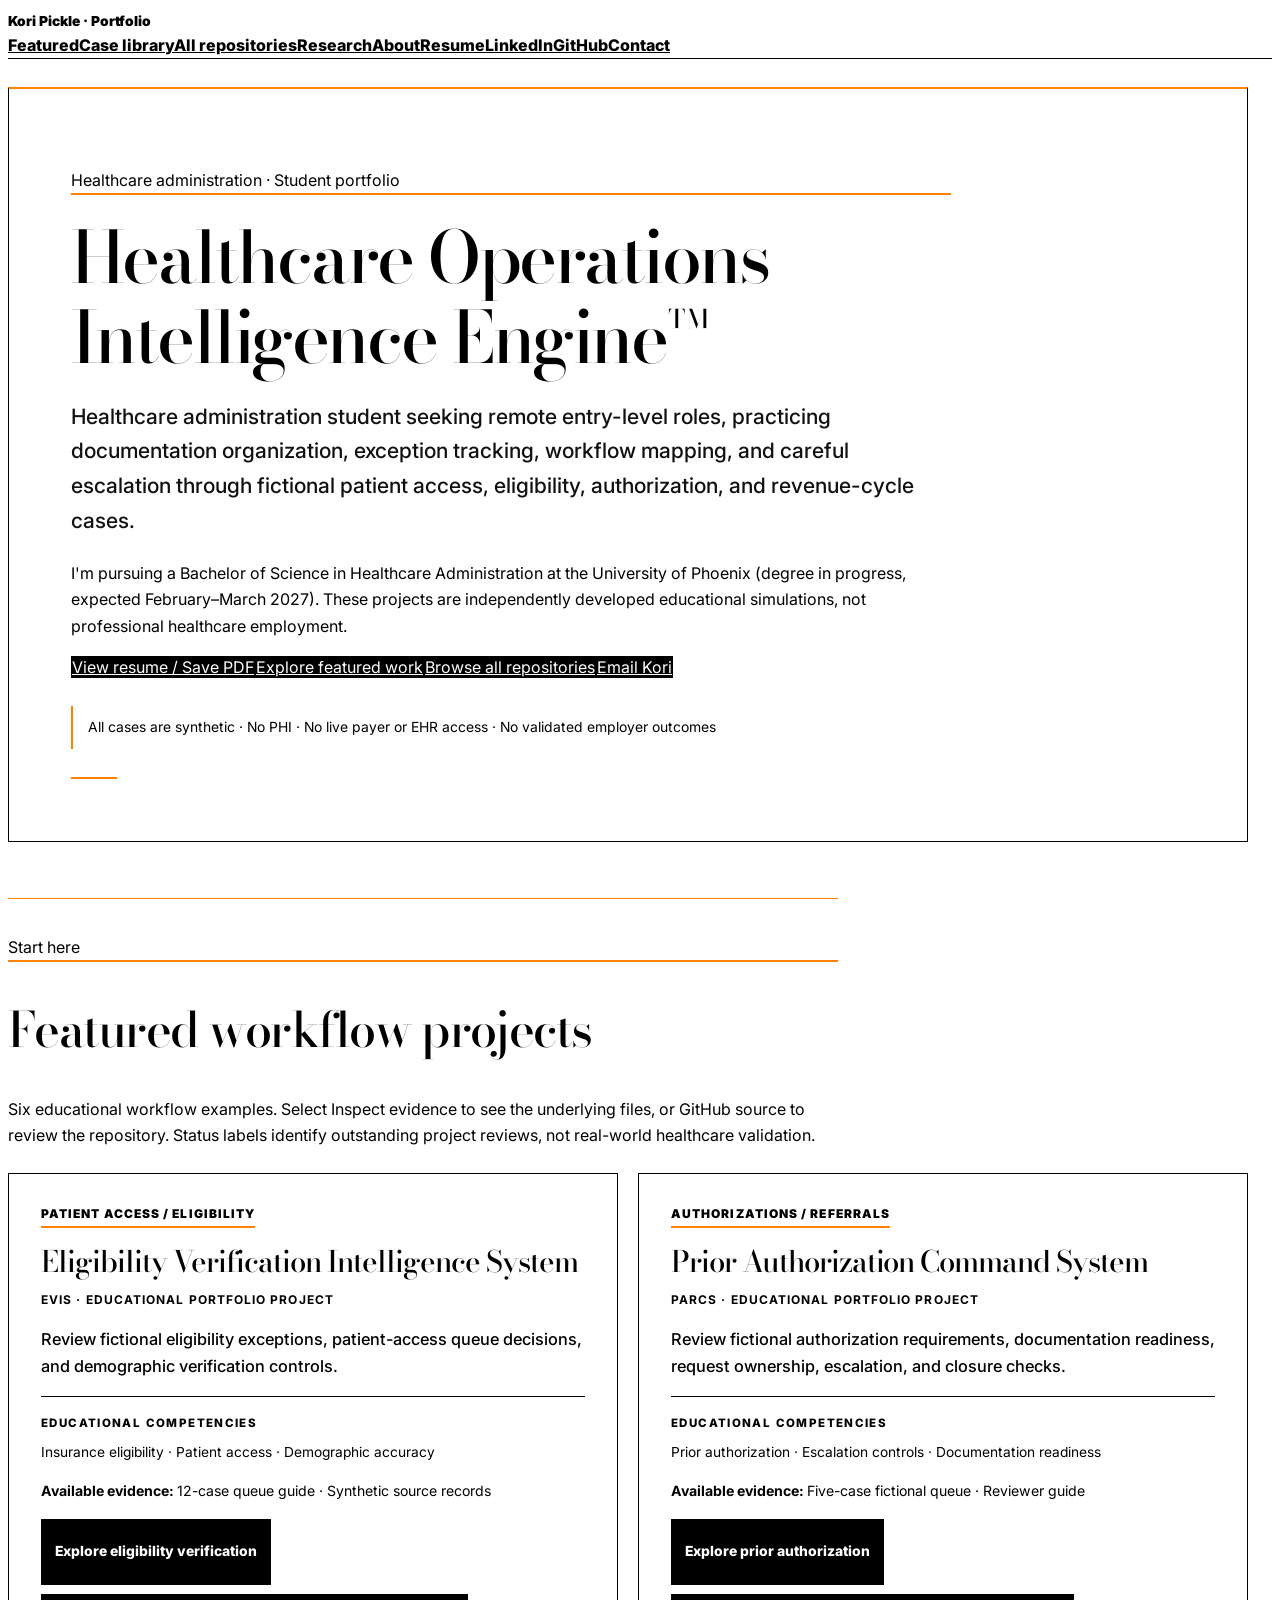
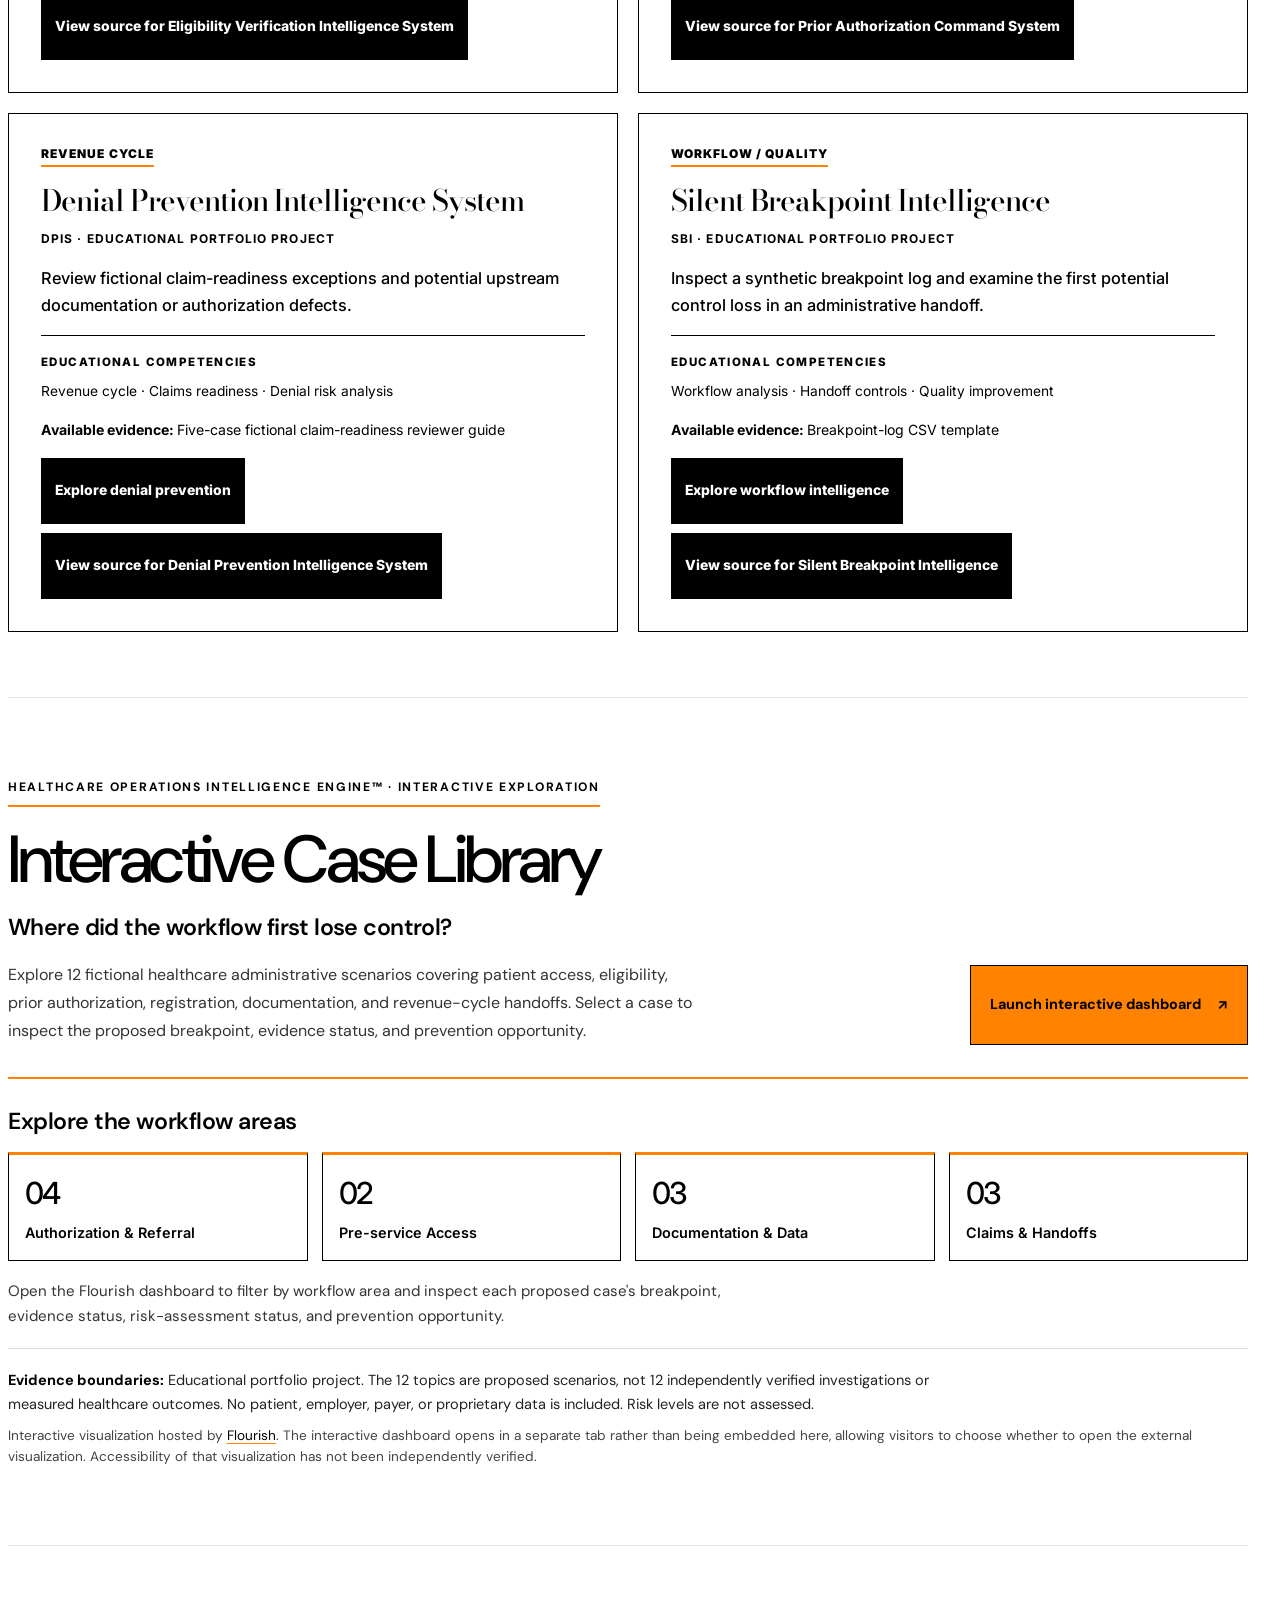
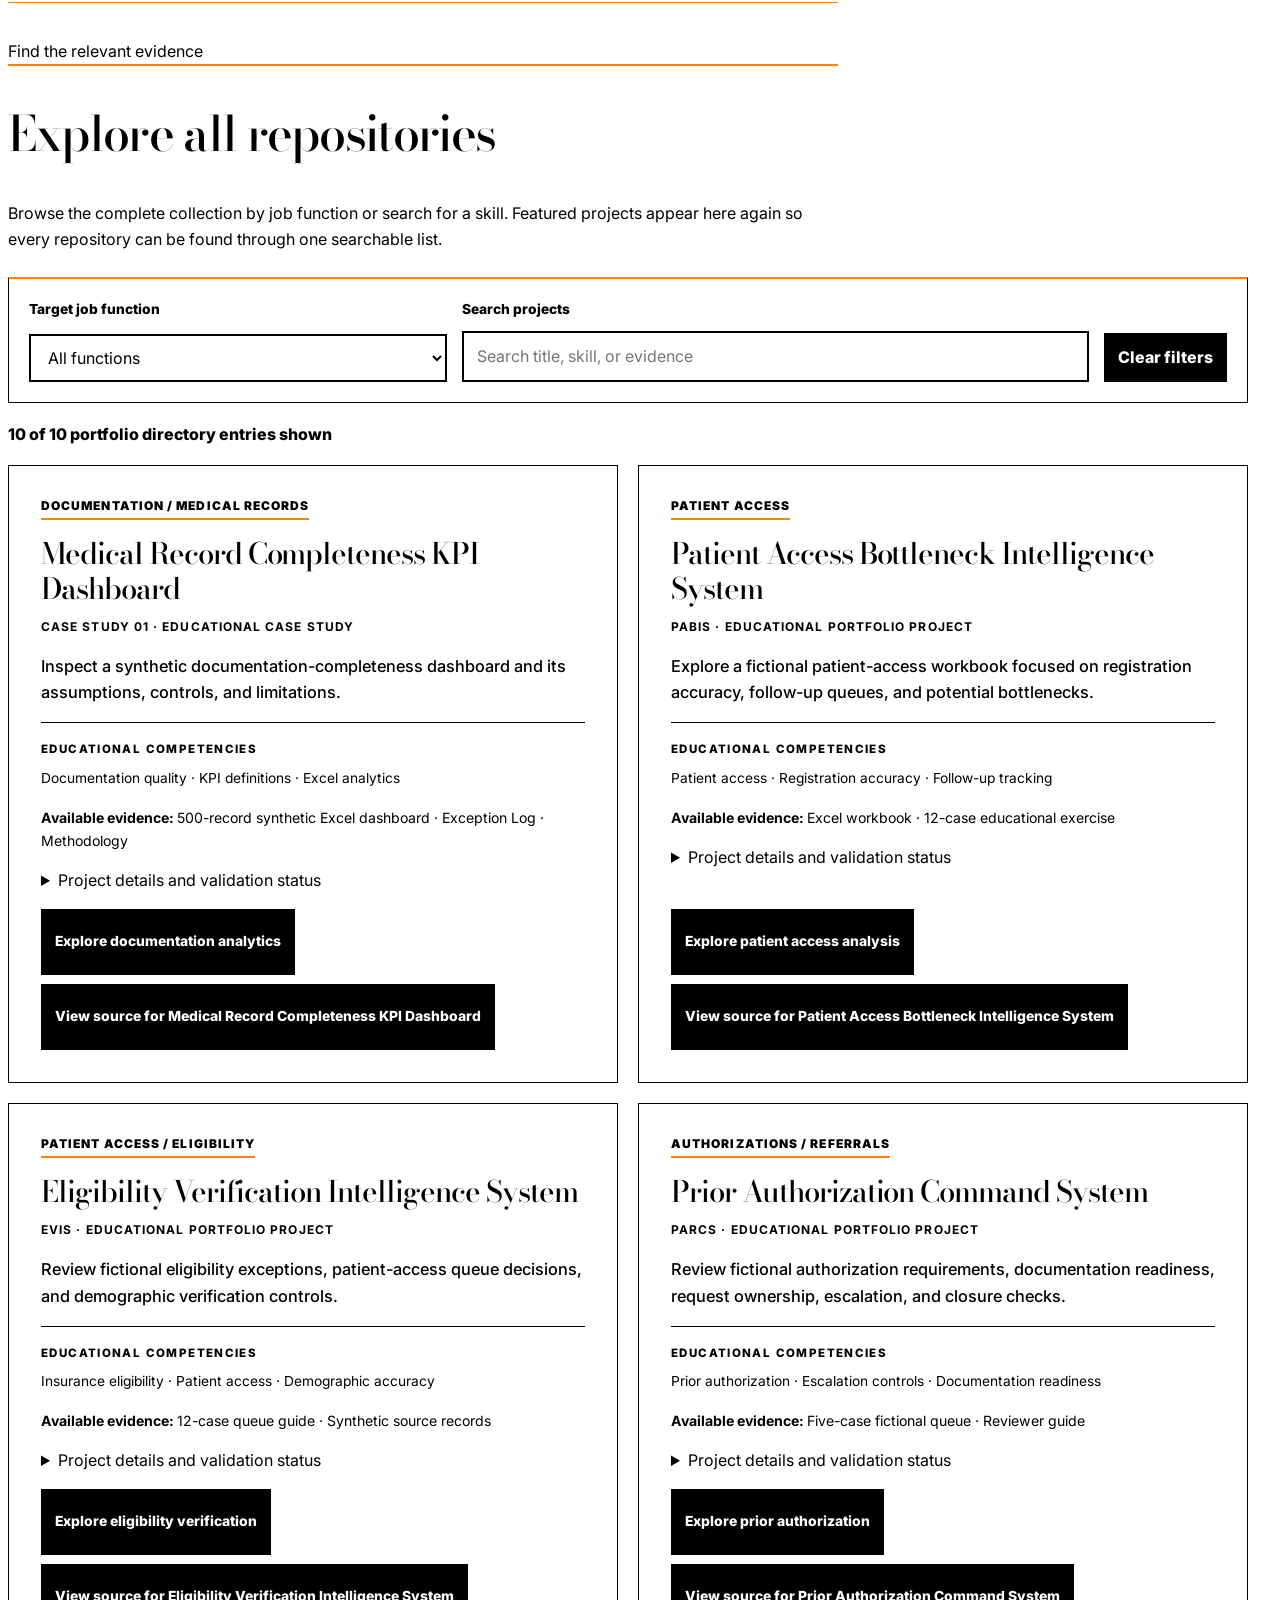
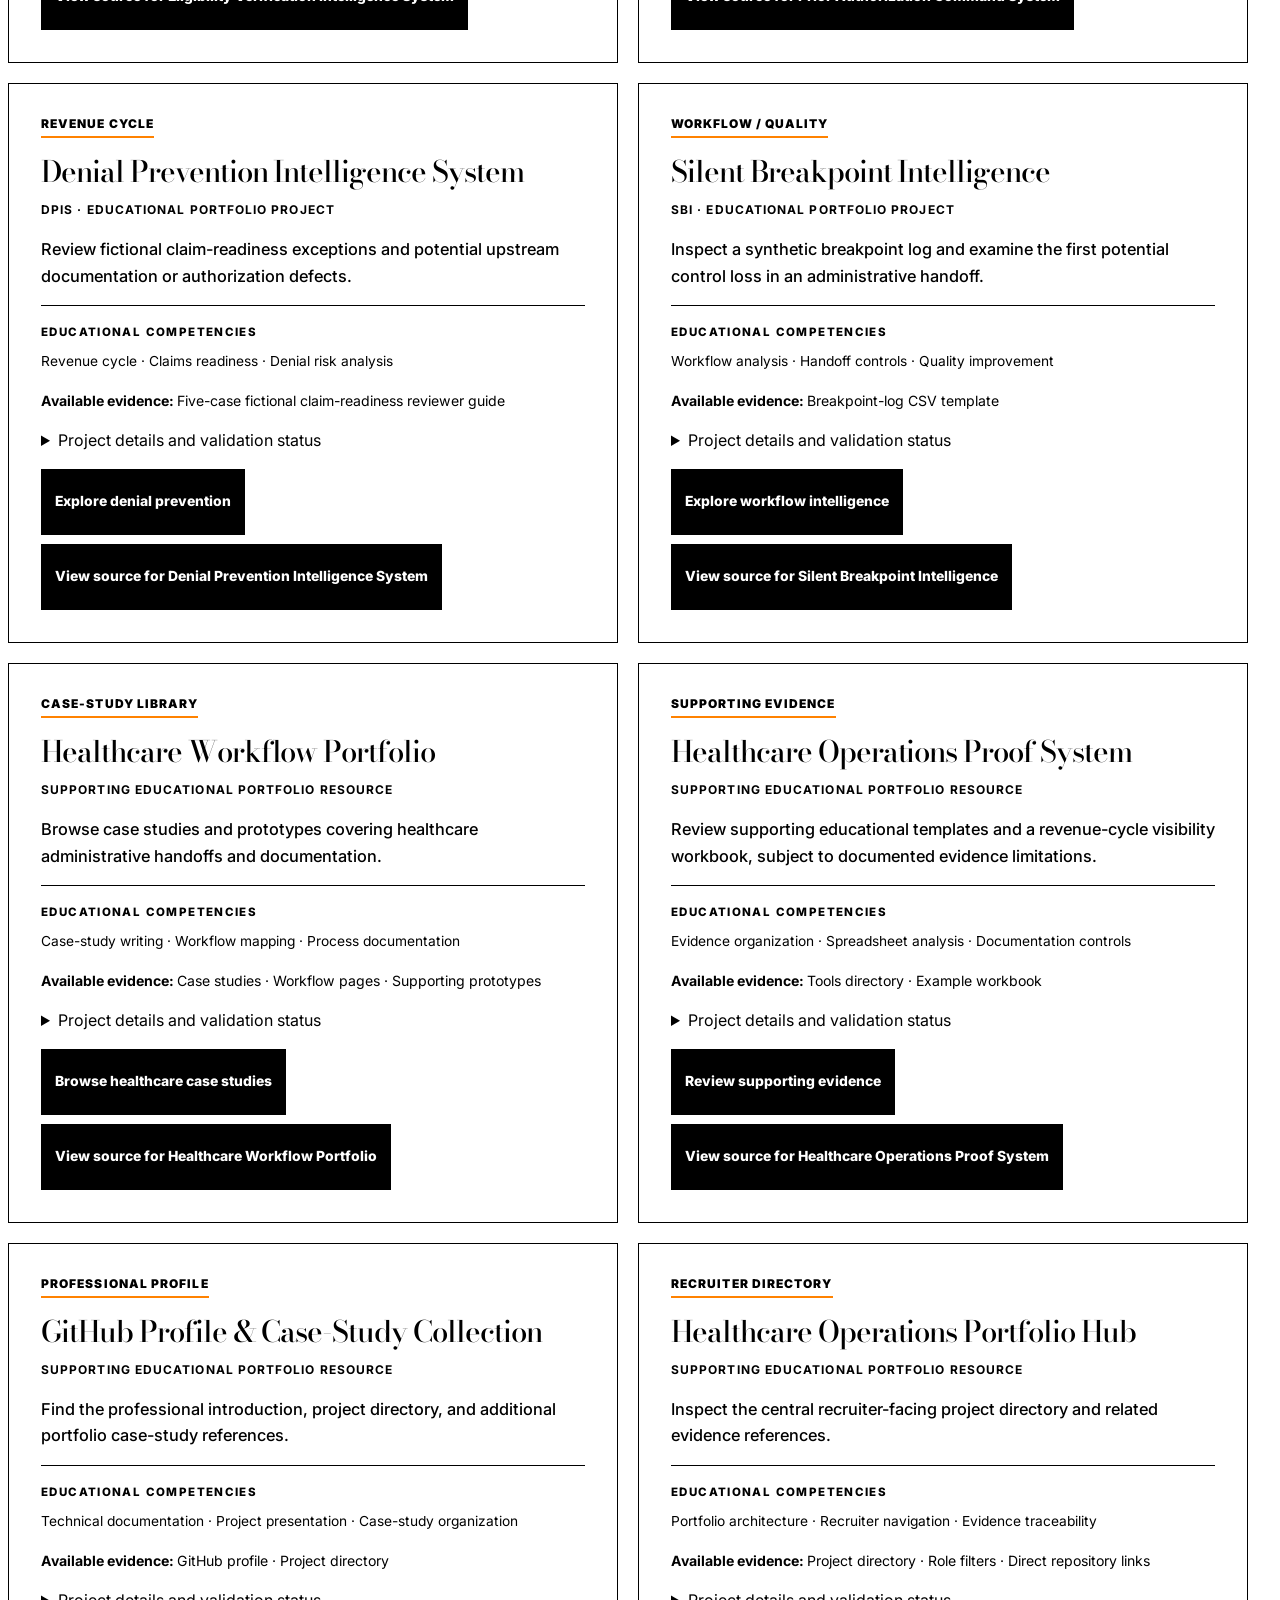
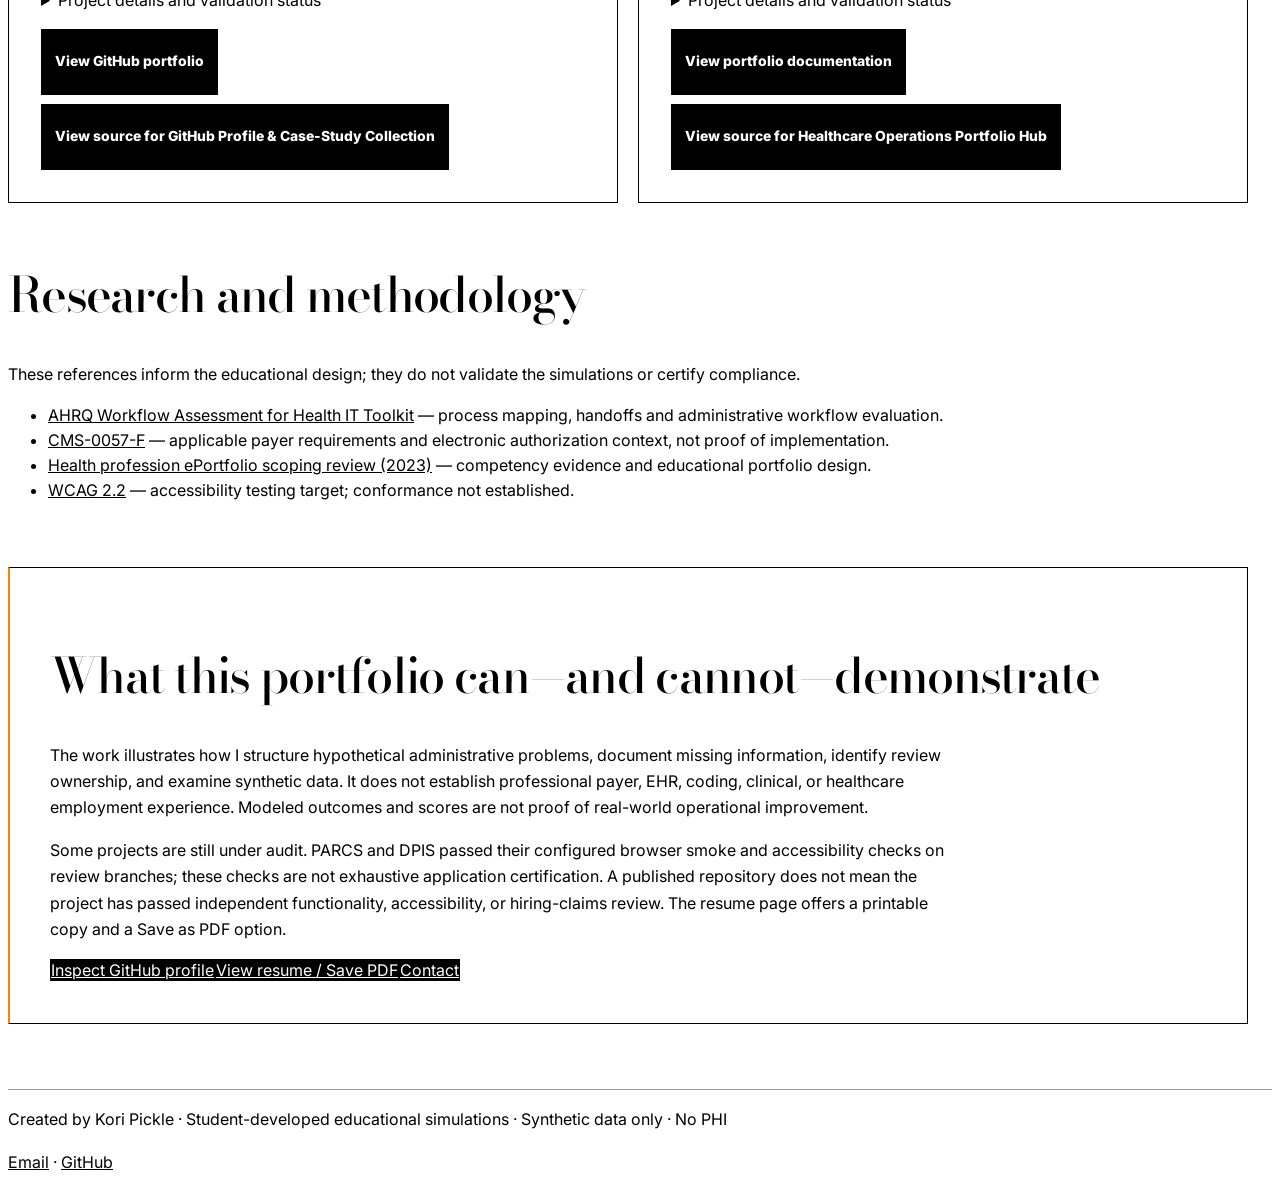
==== index.html @ 28f00f1d "Improve portfolio evidence framing, research references and fallback navigation" ====
<!doctype html>
<html lang="en"><head><meta charset="utf-8"><meta name="viewport" content="width=device-width,initial-scale=1"><meta name="description" content="Explore student-developed, no-PHI healthcare administration and operations projects by job role, evidence, and source code."><meta name="color-scheme" content="light"><title>Healthcare Operations Portfolio | Kori Pickle</title><link rel="canonical" href="https://healthcare-operations-portfolio-hub.vercel.app/"><link rel="stylesheet" href="style.css"><link rel="stylesheet" href="recruiter-directory.css"><link rel="stylesheet" href="interactive-case-library.css"><link rel="stylesheet" href="mobile-editorial-polish.css"><meta property="og:title" content="Healthcare Operations Portfolio | Kori Pickle"><meta property="og:description" content="Student-developed healthcare workflow case studies and inspectable project evidence."><meta property="og:type" content="website"><meta property="og:url" content="https://healthcare-operations-portfolio-hub.vercel.app/"><meta name="twitter:card" content="summary"></head>
<body><a class="skip-link" href="#main">Skip to projects</a><header class="site-header"><nav class="nav-shell" aria-label="Primary navigation"><a class="brand-mark" href="index.html">Kori Pickle · Portfolio</a><button id="site-nav-toggle" class="nav-toggle" type="button" aria-controls="primary-nav-links" aria-expanded="false" aria-label="Open navigation menu"><span class="nav-toggle-label">Menu</span><span class="nav-toggle-icon" aria-hidden="true">☰</span></button><div class="nav-links" id="primary-nav-links"><a href="#featured">Featured</a><a href="#case-library">Case library</a><a href="#directory">All repositories</a><a href="#research">Research</a><a href="#about">About</a><a href="resume.html">Resume</a><a href="https://www.linkedin.com/in/kori-pickle">LinkedIn</a><a href="https://github.com/koripickle1101-TN">GitHub</a><a href="mailto:koripickle1101@gmail.com">Contact</a></div></nav></header>
<main id="main"><section class="recruiter-hero" aria-labelledby="hero-title"><p class="eyebrow">Healthcare administration · Student portfolio</p><h1 id="hero-title">Healthcare Operations Intelligence Engine™</h1><p class="hero-lead">Healthcare administration student seeking remote entry-level roles, practicing documentation organization, exception tracking, workflow mapping, and careful escalation through fictional patient access, eligibility, authorization, and revenue-cycle cases.</p><p>I'm pursuing a Bachelor of Science in Healthcare Administration at the University of Phoenix (degree in progress, expected February–March 2027). These projects are independently developed educational simulations, not professional healthcare employment.</p><div class="hero-actions"><a class="primary-button" href="resume.html">View resume / Save PDF</a><a class="secondary-button" href="#featured">Explore featured work</a><a class="secondary-button" href="#directory">Browse all repositories</a><a class="secondary-button" href="mailto:koripickle1101@gmail.com">Email Kori</a></div><p class="integrity-note">All cases are synthetic · No PHI · No live payer or EHR access · No validated employer outcomes</p></section>
<section id="featured" class="directory-section" aria-labelledby="featured-title"><div class="section-intro"><p class="eyebrow">Start here</p><h2 id="featured-title">Featured workflow projects</h2><p>Six educational workflow examples. Select Inspect evidence to see the underlying files, or GitHub source to review the repository. Status labels identify outstanding project reviews, not real-world healthcare validation.</p></div><div id="featured-grid" class="directory-grid"></div><noscript><p>JavaScript is unavailable. <a href="https://github.com/koripickle1101-TN/healthcare-operations-portfolio-hub#recruiter-quick-view">Browse project evidence in the repository.</a></p></noscript></section>

<section id="case-library" class="case-library-section" aria-labelledby="case-library-title">
  <p class="case-library-overline">Healthcare Operations Intelligence Engine™ · Interactive exploration</p>
  <div class="case-library-heading">
    <div>
      <h2 id="case-library-title">Interactive Case Library</h2>
      <p class="case-library-lead">Where did the workflow first lose control?</p>
      <p class="case-library-description">Explore 12 fictional healthcare administrative scenarios covering patient access, eligibility, prior authorization, registration, documentation, and revenue-cycle handoffs. Select a case to inspect the proposed breakpoint, evidence status, and prevention opportunity.</p>
    </div>
    <a class="case-library-launch" href="https://public.flourish.studio/visualisation/30850574/" target="_blank" rel="noopener noreferrer" aria-label="Launch the interactive 12-case dashboard on Flourish in a new tab">Launch interactive dashboard <span aria-hidden="true">↗</span></a>
  </div>
  <div class="case-library-topics" aria-labelledby="case-library-topics-heading">
    <h3 id="case-library-topics-heading">Explore the workflow areas</h3>
    <ul class="case-library-topic-list">
      <li><span class="case-library-topic-count">04</span><span>Authorization &amp; Referral</span></li>
      <li><span class="case-library-topic-count">02</span><span>Pre-service Access</span></li>
      <li><span class="case-library-topic-count">03</span><span>Documentation &amp; Data</span></li>
      <li><span class="case-library-topic-count">03</span><span>Claims &amp; Handoffs</span></li>
    </ul>
    <p>Open the Flourish dashboard to filter by workflow area and inspect each proposed case's breakpoint, evidence status, risk-assessment status, and prevention opportunity.</p>
  </div>
  <p class="case-library-evidence"><strong>Evidence boundaries:</strong> Educational portfolio project. The 12 topics are proposed scenarios, not 12 independently verified investigations or measured healthcare outcomes. No patient, employer, payer, or proprietary data is included. Risk levels are not assessed.</p>
  <p class="case-library-credit">Interactive visualization hosted by <a href="https://public.flourish.studio/visualisation/30850574/" target="_blank" rel="noopener noreferrer">Flourish</a>. The interactive dashboard opens in a separate tab rather than being embedded here, allowing visitors to choose whether to open the external visualization. Accessibility of that visualization has not been independently verified.</p>
</section>
<section id="directory" class="directory-section" aria-labelledby="directory-title"><div class="section-intro"><p class="eyebrow">Find the relevant evidence</p><h2 id="directory-title">Explore all repositories</h2><p>Browse the complete collection by job function or search for a skill. Featured projects appear here again so every repository can be found through one searchable list.</p></div>
<div class="filter-panel"><label for="role-filter">Target job function</label><select id="role-filter"><option value="all">All functions</option><option value="access">Patient access / eligibility</option><option value="authorization">Prior authorization / referrals</option><option value="revenue">Revenue cycle / denials</option><option value="documentation">Documentation / medical records</option><option value="quality">Quality / workflow operations</option><option value="data">Health IT / data quality</option></select><label for="project-search">Search projects</label><input id="project-search" type="search" placeholder="Search title, skill, or evidence"><button id="clear-filters" type="button">Clear filters</button></div><p id="result-count" class="result-count" role="status" aria-live="polite"></p><div id="directory-grid" class="directory-grid"></div><p id="empty-results" hidden>No projects match these filters. Clear filters to view the full directory.</p></section>
<section id="research" class="directory-section" aria-labelledby="research-title"><h2 id="research-title">Research and methodology</h2><p>These references inform the educational design; they do not validate the simulations or certify compliance.</p><ul><li><a href="https://digital.ahrq.gov/health-it-tools-and-resources/evaluation-resources/workflow-assessment-health-it-toolkit">AHRQ Workflow Assessment for Health IT Toolkit</a> — process mapping, handoffs and administrative workflow evaluation.</li><li><a href="https://www.cms.gov/initiatives/burden-reduction/overview/interoperability/policies-regulations/cms-interoperability-prior-authorization-final-rule-cms-0057-f">CMS-0057-F</a> — applicable payer requirements and electronic authorization context, not proof of implementation.</li><li><a href="https://doi.org/10.21153/jtlge2023vol14no1art1704">Health profession ePortfolio scoping review (2023)</a> — competency evidence and educational portfolio design.</li><li><a href="https://www.w3.org/TR/WCAG22/">WCAG 2.2</a> — accessibility testing target; conformance not established.</li></ul></section><section id="about" class="directory-section about-panel"><h2>What this portfolio can—and cannot—demonstrate</h2><p>The work illustrates how I structure hypothetical administrative problems, document missing information, identify review ownership, and examine synthetic data. It does not establish professional payer, EHR, coding, clinical, or healthcare employment experience. Modeled outcomes and scores are not proof of real-world operational improvement.</p><p>Some projects are still under audit. PARCS and DPIS passed their configured browser smoke and accessibility checks on review branches; these checks are not exhaustive application certification. A published repository does not mean the project has passed independent functionality, accessibility, or hiring-claims review. The resume page offers a printable copy and a Save as PDF option.</p><div class="hero-actions"><a class="secondary-button" href="https://github.com/koripickle1101-TN">Inspect GitHub profile</a><a class="secondary-button" href="resume.html">View resume / Save PDF</a><a class="secondary-button" href="mailto:koripickle1101@gmail.com">Contact</a></div></section></main>
<footer class="site-footer"><p>Created by Kori Pickle · Student-developed educational simulations · Synthetic data only · No PHI</p><p><a href="mailto:koripickle1101@gmail.com">Email</a> · <a href="https://github.com/koripickle1101-TN">GitHub</a></p></footer><script src="recruiter-directory.js" defer></script><script src="mobile-navigation.js" defer></script></body></html>
---- recruiter-directory.css ----
@import url('https://fonts.googleapis.com/css2?family=Bodoni+Moda:opsz,wght@6..96,400;6..96,500;6..96,600&family=Inter:wght@400;500;600;700;800&display=swap');
@import url('https://fonts.googleapis.com/css2?family=Inter:wght@400;500;600;700;800;900&display=swap');
:root{--orange:#FF8200;--black:#000;--white:#FFF}
html{scroll-behavior:smooth;background:#fff!important}
body{font-family:'Inter',sans-serif!important;background:#fff!important;color:#000!important;line-height:1.55}
body:before{background:#fff!important}
h1,h2,h3{font-family:'Inter',sans-serif!important;color:#000!important;font-weight:800!important;letter-spacing:-.055em!important;line-height:1.08!important}
p{line-height:1.65}
.site-header{background:#fff!important;border-bottom:2px solid #000;position:relative;z-index:1}
.nav-shell{align-items:center;flex-wrap:wrap;background:#fff!important}
.brand-mark{font-size:.86rem;text-decoration:none;font-weight:900!important}
.nav-links{align-items:center}
.nav-links a:hover{border-color:#FF8200!important}
.skip-link{position:absolute;left:10px;top:-90px;background:#fff;padding:12px;z-index:100}
.skip-link:focus{top:10px}
main{max-width:1240px!important;background:#fff!important}
.recruiter-hero{padding:clamp(26px,5vw,72px);margin:28px 0 44px;border:2px solid #000;border-top:9px solid #FF8200;background:#fff!important}
.recruiter-hero h1{font-size:clamp(2.6rem,5.6vw,5.5rem)!important;max-width:960px;margin:22px 0;line-height:1.02!important;font-weight:900!important}
.recruiter-hero p{max-width:880px}
.hero-lead{font-size:clamp(1.08rem,2.1vw,1.32rem);color:#111!important;font-weight:500}
.primary-button{background:#FF8200!important;color:#000!important;border:2px solid #000!important}
.secondary-button{background:#fff!important;color:#000!important;border:2px solid #000!important}
.primary-button:hover,.secondary-button:hover{box-shadow:4px 4px 0 #FF8200}
.integrity-note{font-size:.87rem;border-left:5px solid #FF8200;padding:10px 15px;background:#fff!important;margin-top:26px}
.directory-section{margin:55px 0 75px;background:#fff!important}
.directory-section h2{font-size:clamp(2rem,3.8vw,3.6rem)!important}
.section-intro{max-width:830px;margin-bottom:25px}
.eyebrow{border-bottom:4px solid #FF8200!important;color:#000!important}
.directory-grid{display:grid;grid-template-columns:repeat(2,minmax(0,1fr));gap:20px}
.recruiter-card{border:2px solid #111;background:#fff!important;padding:clamp(20px,3vw,30px);display:flex;flex-direction:column;gap:13px;min-width:0;box-shadow:6px 6px 0 #FF8200}
.recruiter-card h3{font-size:clamp(1.35rem,2.15vw,1.85rem)!important;margin:0!important;font-weight:800!important}
.recruiter-card p{margin:0!important}
.card-top{display:flex;flex-wrap:wrap;justify-content:space-between;gap:8px;align-items:center}
.card-category{font-size:.75rem;font-weight:900;letter-spacing:.09em;text-transform:uppercase;color:#000;border-bottom:3px solid #FF8200;padding-bottom:3px}
.review-status{font-size:.73rem;font-weight:600;background:#fff!important;border:1px solid #222;border-radius:2px;padding:5px 8px;color:#000}
.card-summary{flex:1}
.card-evidence{font-size:.88rem}
.card-actions{display:flex;flex-wrap:wrap;gap:9px;margin-top:5px}
.evidence-link{display:inline-flex;padding:10px 13px;border:2px solid #000;background:#fff!important;color:#000!important;font-size:.84rem;font-weight:800;text-decoration:none;line-height:1.4;min-height:44px;align-items:center}
.evidence-link:hover{background:#FF8200!important}
.filter-panel{display:grid;grid-template-columns:minmax(150px,1fr) minmax(150px,1.5fr) auto;gap:10px 15px;align-items:end;background:#fff!important;border:2px solid #000;border-top:6px solid #FF8200;padding:20px;margin:18px 0}
.filter-panel label{font-weight:800;font-size:.86rem;grid-row:1}
.filter-panel select,.filter-panel input,.filter-panel button{font:inherit;min-width:0;width:100%;border:2px solid #000;background:#fff!important;color:#000;padding:11px 13px;min-height:46px;grid-row:2}
.filter-panel button{cursor:pointer;font-weight:800;background:#FF8200!important}
.result-count{font-weight:800;margin:18px 0}
.about-panel{background:#fff!important;border:2px solid #000;border-left:8px solid #FF8200;padding:clamp(20px,4vw,40px)}
.about-panel p{max-width:900px}
.site-footer{background:#fff!important;border-top:5px solid #FF8200!important}
a:focus-visible,button:focus-visible,input:focus-visible,select:focus-visible{outline:3px solid #FF8200;outline-offset:3px}
#empty-results{padding:22px;border:2px dashed #000}
@media(max-width:780px){.directory-grid{grid-template-columns:1fr}.filter-panel{display:flex;flex-direction:column;align-items:stretch}.filter-panel label,.filter-panel input,.filter-panel select,.filter-panel button{width:100%}.recruiter-hero{margin-top:18px}.nav-shell{padding:16px 20px}.nav-links{gap:12px}main{padding:0 18px 40px!important}.directory-section{margin:36px 0 52px}.recruiter-card{box-shadow:4px 4px 0 #FF8200}}
@media(prefers-reduced-motion:reduce){html{scroll-behavior:auto}}

/* Locked recruiter typography: Inter sans-serif for all portfolio text; no serif or Arial fallback. */
html body,html body h1,html body h2,html body h3,html body h4,html body p,html body a,html body button,html body input,html body select,html body label,html body span,html body strong{font-family:'Inter',sans-serif!important}

/* Tennessee orange: deliberate, high-visibility structural treatment */
:root{--orange:#FF8200!important;--brand-orange:#FF8200}
.site-header{border-bottom:5px solid var(--brand-orange)!important}
.brand-mark:before{width:13px!important;height:13px!important}
.nav-links a{font-weight:800!important}
.nav-links a:hover,.nav-links a:focus-visible{color:#000!important;border-bottom:3px solid var(--brand-orange)!important}
.recruiter-hero{border-top:14px solid var(--brand-orange)!important;position:relative}
.recruiter-hero:after{content:"";display:block;width:min(300px,65%);height:9px;background:var(--brand-orange);margin-top:28px}
.recruiter-hero h1{border-left:9px solid var(--brand-orange);padding-left:clamp(14px,2.5vw,28px)}
.hero-actions .primary-button{background:var(--brand-orange)!important;border-color:#000!important}
.hero-actions .secondary-button:hover{background:var(--brand-orange)!important}
.integrity-note{border-left:8px solid var(--brand-orange)!important;border-bottom:3px solid var(--brand-orange)}
.directory-section>.section-intro{border-top:7px solid var(--brand-orange);padding-top:19px}
.directory-section h2{border-bottom:5px solid var(--brand-orange);padding-bottom:14px;width:fit-content;max-width:100%}
#featured-grid .recruiter-card{border-top:9px solid var(--brand-orange)!important}
#directory-grid .recruiter-card{border-left:7px solid var(--brand-orange)!important}
.recruiter-card{box-shadow:7px 7px 0 var(--brand-orange)!important}
.card-category{border-bottom:4px solid var(--brand-orange)!important}
.card-actions .evidence-link:first-child{background:var(--brand-orange)!important;border-color:#000!important}
.card-actions .evidence-link:first-child:hover{background:#fff!important}
.filter-panel{border-top:10px solid var(--brand-orange)!important}
.filter-panel button{background:var(--brand-orange)!important}
.about-panel{border-left:12px solid var(--brand-orange)!important;border-top:6px solid var(--brand-orange)!important}
.site-footer{border-top:8px solid var(--brand-orange)!important}
@media(max-width:780px){.recruiter-hero h1{border-left:6px solid var(--brand-orange)}.recruiter-card{box-shadow:4px 4px 0 var(--brand-orange)!important}}

/* Recruiter usability refinement: readable cards, reduced visual noise, consistent spacing */
.recruiter-card{box-shadow:none!important;border:1px solid #181818!important;border-top:5px solid #FF8200!important;padding:clamp(22px,2.5vw,32px)!important;gap:16px!important}
#directory-grid .recruiter-card{border-left:4px solid #FF8200!important;border-top:1px solid #181818!important}
.recruiter-card h3{font-size:clamp(1.25rem,1.9vw,1.65rem)!important;line-height:1.22!important;letter-spacing:-.035em!important}
.card-top{align-items:flex-start!important}
.card-category{line-height:1.4!important}
.review-status{max-width:100%;line-height:1.35!important;text-align:center}
.card-summary{font-size:.96rem!important;line-height:1.65!important}
.card-actions{margin-top:auto!important}
.evidence-link{font-size:.87rem!important}
.directory-section{margin:56px 0 65px!important}
.directory-section>.section-intro{border-top:4px solid #FF8200!important}
.directory-section h2{border-bottom:3px solid #FF8200!important}
.about-panel{border-left:6px solid #FF8200!important;border-top:3px solid #FF8200!important}
@media(max-width:1000px){
.directory-grid{grid-template-columns:1fr!important;gap:18px!important}
.recruiter-card{width:100%!important}
.filter-panel{display:flex!important;flex-direction:column!important;align-items:stretch!important;gap:10px!important}
.filter-panel label,.filter-panel input,.filter-panel select,.filter-panel button{width:100%!important;grid-row:auto!important}
.filter-panel button{min-height:48px!important}
}
@media(min-width:1001px){.directory-grid{grid-template-columns:repeat(2,minmax(0,1fr))!important}}

/* Absolute white-only surface lock: eliminate every cream/off-white panel and inherited surface. */
:root{--white:#FFFFFF!important;--soft:#FFFFFF!important;--panel:#FFFFFF!important;--warm:#FFFFFF!important}
html,body,body:before,main,.site-header,.nav-shell,.recruiter-hero,.directory-section,.section-intro,.recruiter-card,.filter-panel,.about-panel,.site-footer,.integrity-note,.review-status,#featured-grid,#directory-grid,#empty-results{background-color:#FFFFFF!important;background-image:none!important}
html,body{color-scheme:only light!important}
.recruiter-card,.recruiter-hero,.filter-panel,.about-panel{background:#FFFFFF!important}

/* Tennessee orange stays exact; softer visual weight comes from smaller accent areas. */
.site-header{border-bottom-width:2px!important}
.recruiter-hero{border-top-width:5px!important}
.recruiter-hero h1{border-left-width:4px!important}
.recruiter-hero:after{height:4px!important;width:min(210px,45%)!important}
.integrity-note{border-left-width:4px!important;border-bottom-width:1px!important}
.directory-section>.section-intro{border-top-width:3px!important}
.directory-section h2{border-bottom-width:2px!important}
#featured-grid .recruiter-card{border-top-width:4px!important}
#directory-grid .recruiter-card{border-left-width:3px!important}
.filter-panel{border-top-width:4px!important}
.about-panel{border-left-width:4px!important;border-top-width:2px!important}
.site-footer{border-top-width:3px!important}
.recruiter-card{box-shadow:none!important}


/* Editorial refinement: three original, fully opaque brand colors only.
   Reduce visual orange coverage; preserve #FF8200 unchanged. */
:root{--orange:#FF8200;--brand-orange:#FF8200;--black:#000000;--white:#FFFFFF}
html body{color:#000000!important;background:#FFFFFF!important}
html body h1,html body h2,html body h3,
html body .recruiter-hero h1,html body .directory-section h2,
html body .recruiter-card h3 {
 font-family:'Bodoni Moda',Georgia,serif!important;
 font-weight:500!important;letter-spacing:-.035em!important;
 color:#000000!important;overflow-wrap:break-word;
}
html body h1,html body .recruiter-hero h1{line-height:1.12!important}
html body .recruiter-card h3{font-size:clamp(1.6rem,2.3vw,2.15rem)!important;line-height:1.19!important}
html body p,html body a,html body button,html body input,
html body select,html body label,html body span,html body strong{
 font-family:'Inter',Arial,sans-serif!important;color:#000000;
}
.site-header{border-bottom:1px solid #000000!important}
.brand-mark:before{width:7px!important;height:7px!important;border-radius:0!important}
.recruiter-hero{border:1px solid #000000!important;border-top:2px solid #FF8200!important;padding:clamp(24px,5vw,62px)!important}
.recruiter-hero h1{border:0!important;padding-left:0!important}
.recruiter-hero:after{width:46px!important;height:2px!important;background:#FF8200!important}
.eyebrow,.card-category{border-bottom:2px solid #FF8200!important}
.directory-section>.section-intro{border-top:1px solid #FF8200!important}
.directory-section h2{border-bottom:0!important;padding-bottom:0!important}
#featured-grid .recruiter-card,#directory-grid .recruiter-card{
 border:1px solid #000000!important;border-top:1px solid #000000!important;
 border-left:1px solid #000000!important;box-shadow:none!important;
 border-radius:0!important;background:#FFFFFF!important;
}
.recruiter-card .card-acronym{margin:-5px 0 0!important;font-size:.75rem!important;
 font-weight:700;letter-spacing:.09em;text-transform:uppercase;color:#000000!important}
.recruiter-card .card-purpose{font-size:1.02rem!important;line-height:1.65!important;
 font-weight:500;color:#000000!important}
.recruiter-card .card-competencies{padding-top:12px;border-top:1px solid #000000}
.recruiter-card .competencies-label{font-size:.72rem;letter-spacing:.12em;
 text-transform:uppercase;font-weight:800;color:#000000}
.recruiter-card .card-competencies p{font-size:.86rem!important;margin:7px 0 0!important}
.recruiter-card .review-status{border:1px solid #000000!important;
 border-radius:0!important;background:#FFFFFF!important}
.hero-actions .primary-button,.hero-actions .secondary-button{
 background:#000000!important;color:#FFFFFF!important;border:1px solid #000000!important;
 border-radius:0!important;box-shadow:none!important}
.hero-actions .primary-button:hover,.hero-actions .secondary-button:hover{
 background:#FFFFFF!important;color:#000000!important;border-color:#000000!important;box-shadow:none!important}
.card-actions .evidence-link,.card-actions .evidence-link:first-child{
 background:#000000!important;color:#FFFFFF!important;border:1px solid #000000!important;
 border-radius:0!important;box-shadow:none!important}
.card-actions .evidence-link:hover,.card-actions .evidence-link:first-child:hover{
 background:#FFFFFF!important;color:#000000!important}
.filter-panel{border:1px solid #000000!important;border-top:2px solid #FF8200!important}
.filter-panel button{background:#000000!important;color:#FFFFFF!important;border:1px solid #000000!important}
.filter-panel button:hover{background:#FFFFFF!important;color:#000000!important}
.about-panel{border:1px solid #000000!important;border-left:2px solid #FF8200!important;
 border-top:1px solid #000000!important}
.site-footer{border-top:1px solid #FF8200!important}
.integrity-note{border-left:2px solid #FF8200!important;border-bottom:0!important}
@media(max-width:640px){
 html body .recruiter-card h3{font-size:clamp(1.52rem,6vw,1.95rem)!important}
 html body .recruiter-hero h1{font-size:clamp(2.35rem,10vw,3.4rem)!important}
 .recruiter-card{padding:22px!important}
 .card-actions{display:grid!important;grid-template-columns:minmax(0,1fr)}
 .card-actions .evidence-link{justify-content:center;text-align:center;min-height:48px}
}
---- interactive-case-library.css ----
/* Interactive Case Library: isolated, responsive premium editorial styling.
   User brand: pure white, Tennessee orange #FF8200, black, modern sans-serif. */
@import url('https://fonts.googleapis.com/css2?family=DM+Sans:wght@400;500;600;700&display=swap');

.case-library-section {
  padding: clamp(3.5rem, 6vw, 5.5rem) 0;
  margin: 0 0 1.5rem;
  border-top: 1px solid #e7e7e7;
  border-bottom: 1px solid #e7e7e7;
  background: #FFFFFF !important;
  color: #000000;
}
.case-library-section,
.case-library-section h2,
.case-library-section p,
.case-library-section a,
.case-library-section strong {
  font-family: 'DM Sans', 'Inter', Arial, sans-serif !important;
}
.case-library-overline {
  display: inline-block;
  margin: 0 0 18px;
  padding-bottom: 8px;
  border-bottom: 2px solid #FF8200;
  color: #000000 !important;
  font-size: .76rem;
  font-weight: 700;
  line-height: 1.5;
  letter-spacing: .14em;
  text-transform: uppercase;
}
.case-library-heading {
  display: grid;
  grid-template-columns: minmax(0, 1fr) auto;
  gap: clamp(20px, 4vw, 48px);
  align-items: end;
}
.case-library-section h2 {
  margin: 0 0 13px;
  max-width: 18ch;
  color: #000000 !important;
  font-size: clamp(2.45rem, 5.2vw, 4.7rem) !important;
  line-height: 1.06 !important;
  letter-spacing: -.052em !important;
  font-weight: 500 !important;
  border: 0 !important;
  padding: 0 !important;
}
.case-library-lead {
  margin: 0 0 14px;
  font-size: clamp(1.1rem, 2vw, 1.45rem);
  font-weight: 600;
  letter-spacing: -.025em;
  color: #000000 !important;
}
.case-library-description {
  margin: 0;
  max-width: 690px;
  font-size: 1rem;
  line-height: 1.75;
  color: #333333 !important;
}
.case-library-launch {
  display: inline-flex;
  align-items: center;
  justify-content: center;
  gap: 16px;
  min-height: 50px;
  padding: 14px 19px;
  background: #FF8200 !important;
  color: #000000 !important;
  border: 1px solid #000000;
  text-decoration: none;
  font-size: .9rem;
  font-weight: 700;
  line-height: 1.4;
  text-align: center;
  white-space: nowrap;
}
.case-library-launch:hover {background: #FFFFFF !important;}
.case-library-launch:focus-visible, .case-library-section a:focus-visible {
  outline: 3px solid #000000;
  outline-offset: 4px;
}
.case-library-topics {
  width: 100%;
  margin: 32px 0 18px;
  padding: clamp(22px, 3vw, 30px) 0 18px;
  border-top: 2px solid #FF8200;
  border-bottom: 1px solid #dedede;
  background: #FFFFFF !important;
}
.case-library-topics h3 {
  margin: 0 0 18px;
  color: #000000 !important;
  font-family: 'DM Sans', 'Inter', Arial, sans-serif !important;
  font-size: clamp(1.15rem, 2vw, 1.45rem) !important;
  font-weight: 600 !important;
  letter-spacing: -.02em !important;
}
.case-library-topic-list {
  display: grid;
  grid-template-columns: repeat(4, minmax(0, 1fr));
  gap: 14px;
  list-style: none;
  margin: 0 0 18px;
  padding: 0;
}
.case-library-topic-list li {
  display: flex;
  flex-direction: column;
  gap: 8px;
  min-width: 0;
  padding: 16px;
  border: 1px solid #000000;
  border-top: 3px solid #FF8200;
  background: #FFFFFF !important;
  color: #000000 !important;
  font-size: .9rem;
  font-weight: 600;
  line-height: 1.45;
}
.case-library-topic-count {
  color: #000000 !important;
  font-size: 1.9rem;
  font-weight: 500;
  letter-spacing: -.06em;
}
.case-library-topics > p {
  max-width: 720px;
  margin: 0;
  color: #333333 !important;
  font-size: .94rem;
  line-height: 1.7;
}
.case-library-evidence {
  margin: 20px 0 8px;
  max-width: 940px;
  font-size: .91rem;
  line-height: 1.65;
  color: #222222 !important;
}
.case-library-credit {
  margin: 0;
  color: #444444 !important;
  font-size: .85rem;
  line-height: 1.6;
}
.case-library-credit a {color: #000000 !important; text-underline-offset: 3px; text-decoration-color: #FF8200;}
@media (max-width: 780px) {
  .case-library-heading {grid-template-columns: 1fr;gap: 20px;}
  .case-library-launch {justify-self: start;white-space: normal;}
}
@media (max-width: 780px) {.case-library-topic-list {grid-template-columns: repeat(2, minmax(0, 1fr));}}
@media (max-width: 480px) {
  .case-library-section {padding: 2.75rem 0;}
  .case-library-overline {font-size: .68rem;letter-spacing: .08em;}
  .case-library-section h2 {font-size: clamp(2.2rem, 12vw, 3rem) !important;}
  .case-library-launch {width: 100%;justify-self: stretch;}
  .case-library-topics {margin-top: 24px;}
  .case-library-topic-list {grid-template-columns: 1fr;}
}
---- mobile-editorial-polish.css ----
/* Mobile editorial polish: isolated enhancements. Palette: #FFFFFF, #FF8200, #000000. */
.site-header .nav-toggle {
  display: none !important;
  align-items: center;
  justify-content: center;
  gap: 12px;
  min-height: 48px;
  padding: 10px 14px;
  background: #FFFFFF !important;
  color: #000000 !important;
  border: 2px solid #000000;
  border-bottom: 4px solid #FF8200;
  border-radius: 0;
  font: 700 1rem/1.2 'Inter', Arial, sans-serif;
  cursor: pointer;
}
.site-header .nav-toggle-icon {font-size: 1.3rem; line-height: 1;}
.site-header .nav-toggle:focus-visible,
.site-header .nav-links a:focus-visible {
  outline: 3px solid #FF8200;
  outline-offset: 3px;
}
@media (max-width: 1100px) {
  .site-header .nav-shell {
    display: flex !important;
    flex-direction: row !important;
    flex-wrap: wrap;
    align-items: center;
    justify-content: space-between;
    gap: 10px 14px;
    padding: 16px clamp(18px, 4vw, 30px);
  }
  .site-header .brand-mark {
    flex: 1 1 auto;
    min-width: 0;
    font-size: clamp(.78rem, 2.5vw, .94rem) !important;
    letter-spacing: .065em !important;
    line-height: 1.5;
    overflow-wrap: anywhere;
  }
  /* Progressive enhancement: without JavaScript, the ordinary links stay available. */
  .site-header .nav-links {
    width: 100%;
    flex-basis: 100%;
    gap: 0;
  }
  .site-header .nav-links a {
    font-size: 1rem !important;
    font-weight: 700 !important;
    line-height: 1.4;
  }
  .site-header.js-nav-ready .nav-toggle {display: inline-flex !important;}
  .site-header.js-nav-ready .nav-links {display: none !important;}
  .site-header.js-nav-ready .nav-links.nav-open {
    display: grid !important;
    grid-template-columns: minmax(0, 1fr);
    align-items: stretch;
    width: 100%;
    gap: 0;
    padding: 8px 0 4px;
    background: #FFFFFF !important;
    border-top: 2px solid #FF8200;
  }
  .site-header.js-nav-ready .nav-links.nav-open a {
    display: block !important;
    width: 100%;
    min-height: 48px;
    padding: 14px 8px !important;
    margin: 0 !important;
    border-bottom: 1px solid #000000;
    color: #000000 !important;
    background: #FFFFFF !important;
    text-decoration: none;
  }
  .site-header.js-nav-ready .nav-links.nav-open a:hover,
  .site-header.js-nav-ready .nav-links.nav-open a:focus-visible {
    border-bottom: 3px solid #FF8200;
  }
}
@media (max-width: 640px) {
  .case-library-topic-list {
    grid-template-columns: minmax(0, 1fr) !important;
    gap: 12px;
  }
  .case-library-topic-list li {
    padding: 18px !important;
    font-size: 1rem !important;
  }
  .case-library-topics > p, .case-library-evidence, .case-library-credit {
    font-size: max(.94rem, 15px) !important;
    line-height: 1.7;
  }
}
/* Phones requesting desktop-site mode may report a wide CSS viewport.
   Coarse touch input keeps the categories stacked in that case. */
@media (hover: none) and (pointer: coarse) and (max-width: 1100px) {
  .case-library-topic-list {
    grid-template-columns: minmax(0, 1fr) !important;
  }
  .case-library-topic-list li {
    font-size: 1rem !important;
  }
}
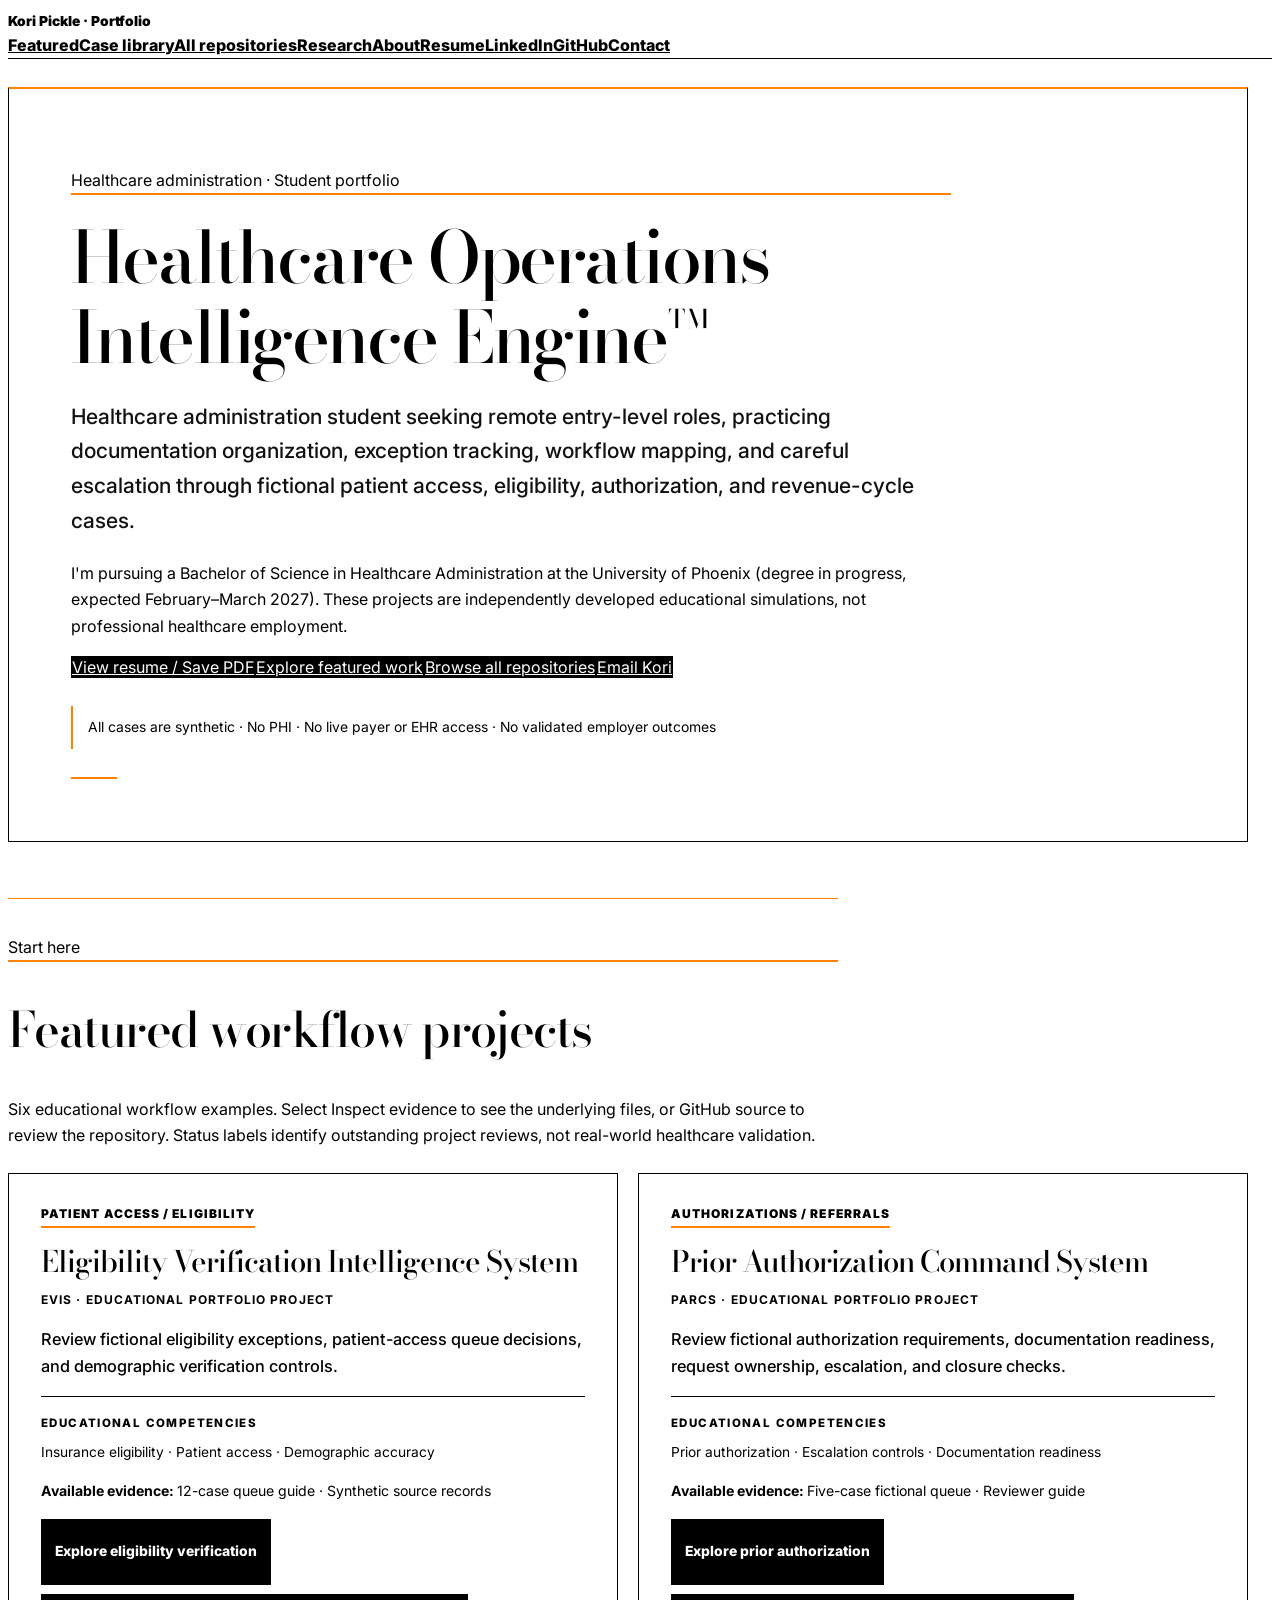
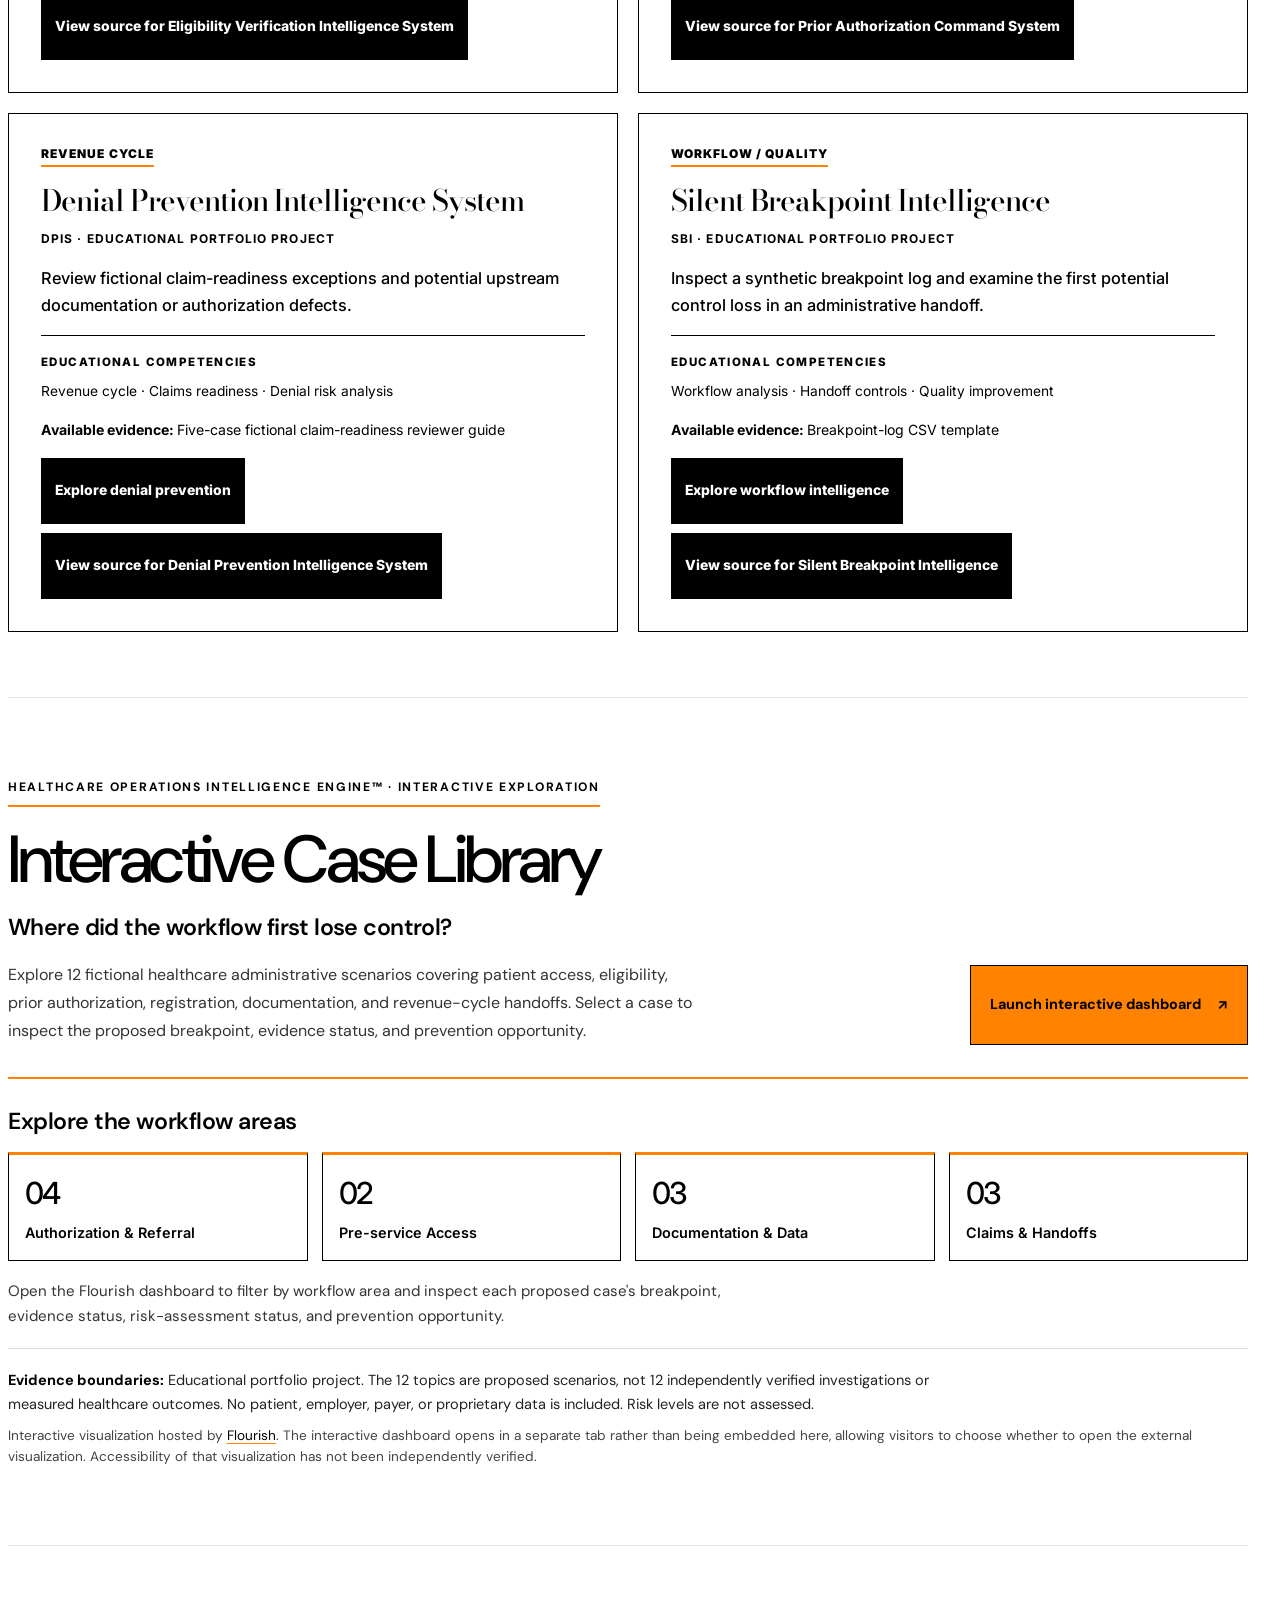
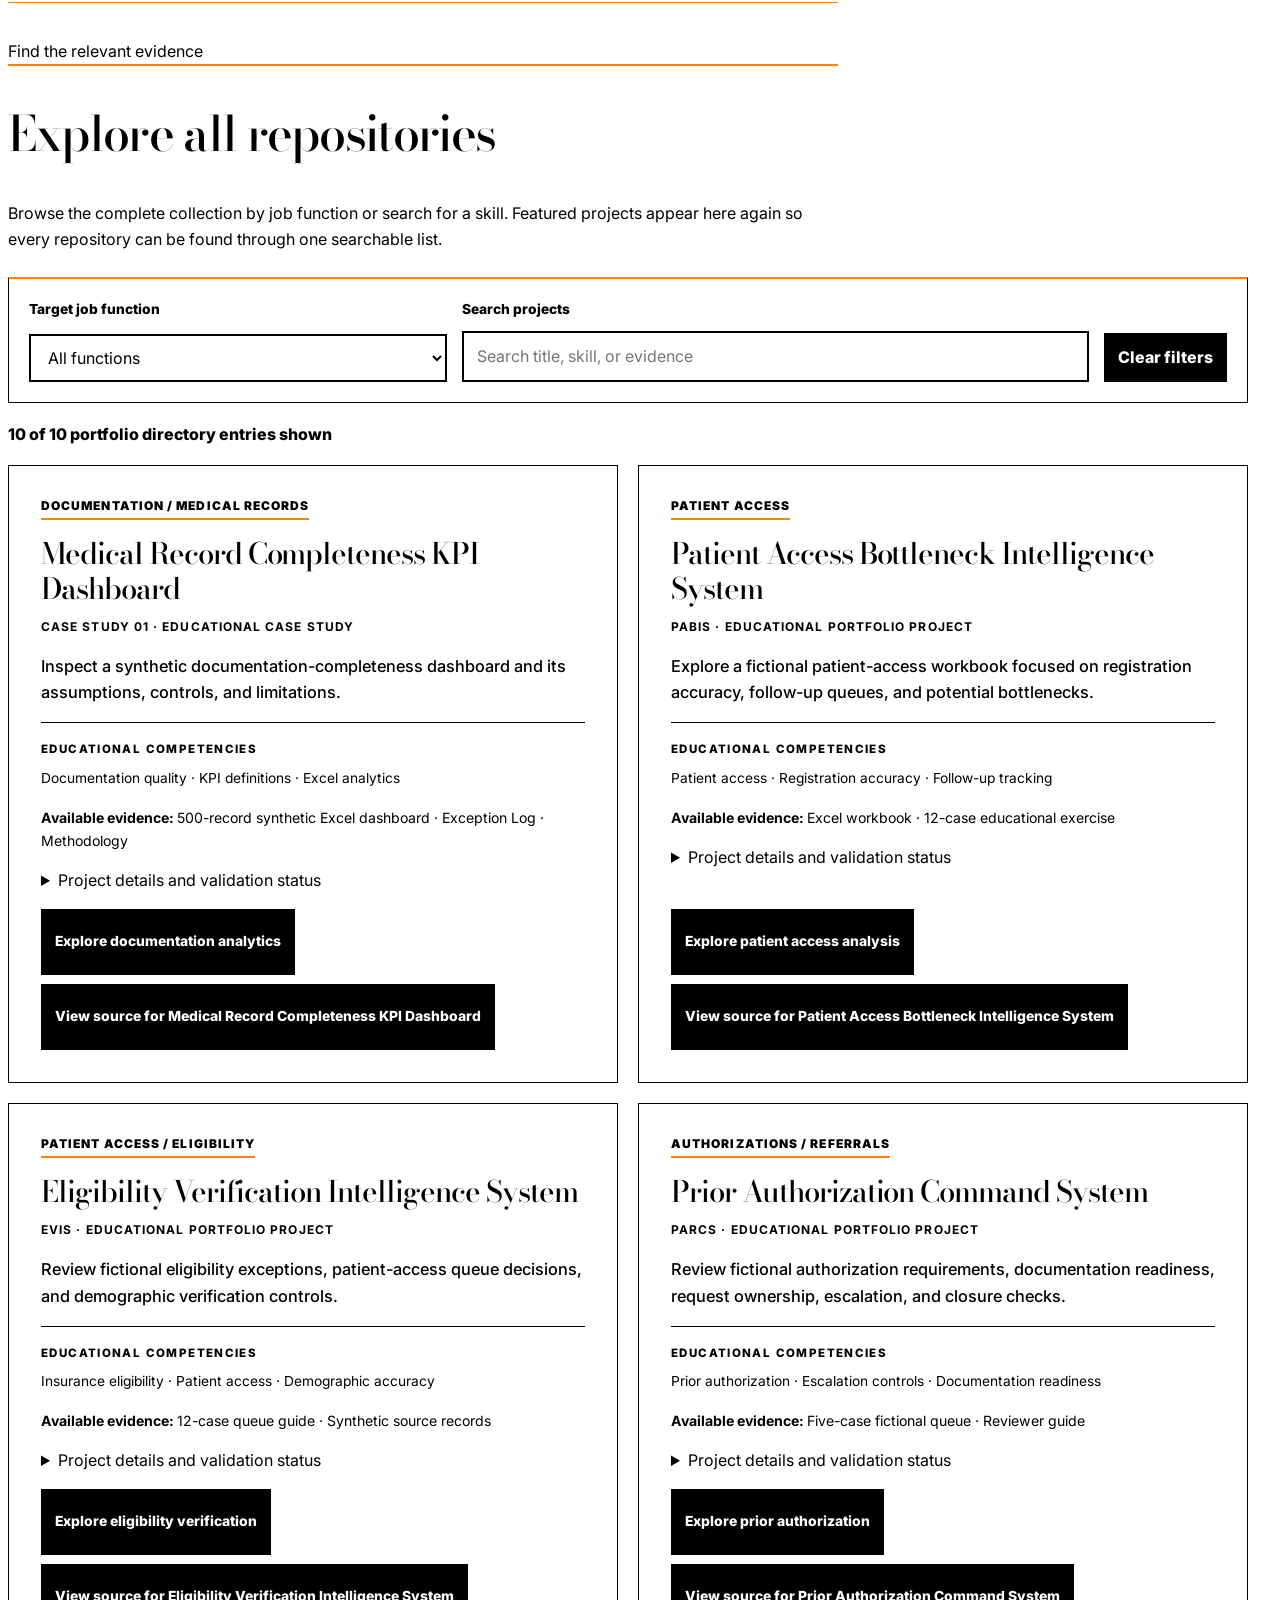
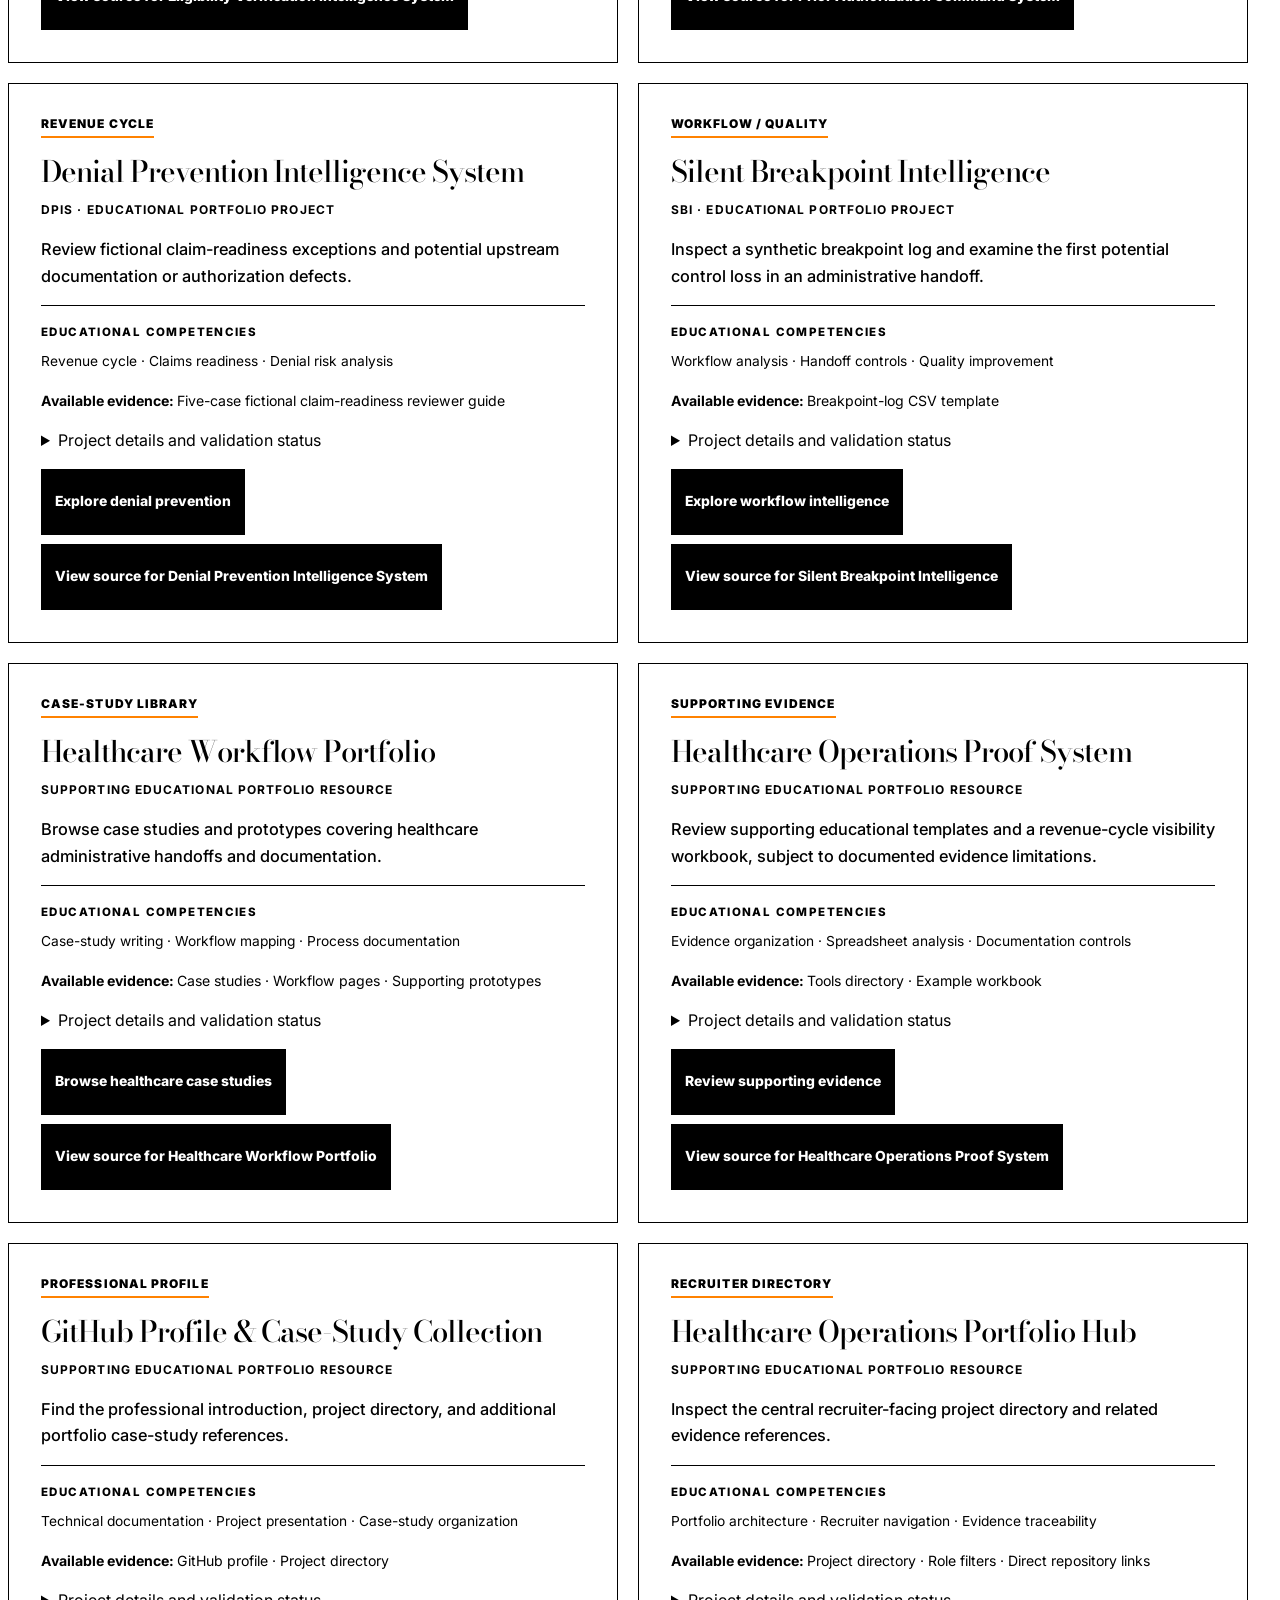
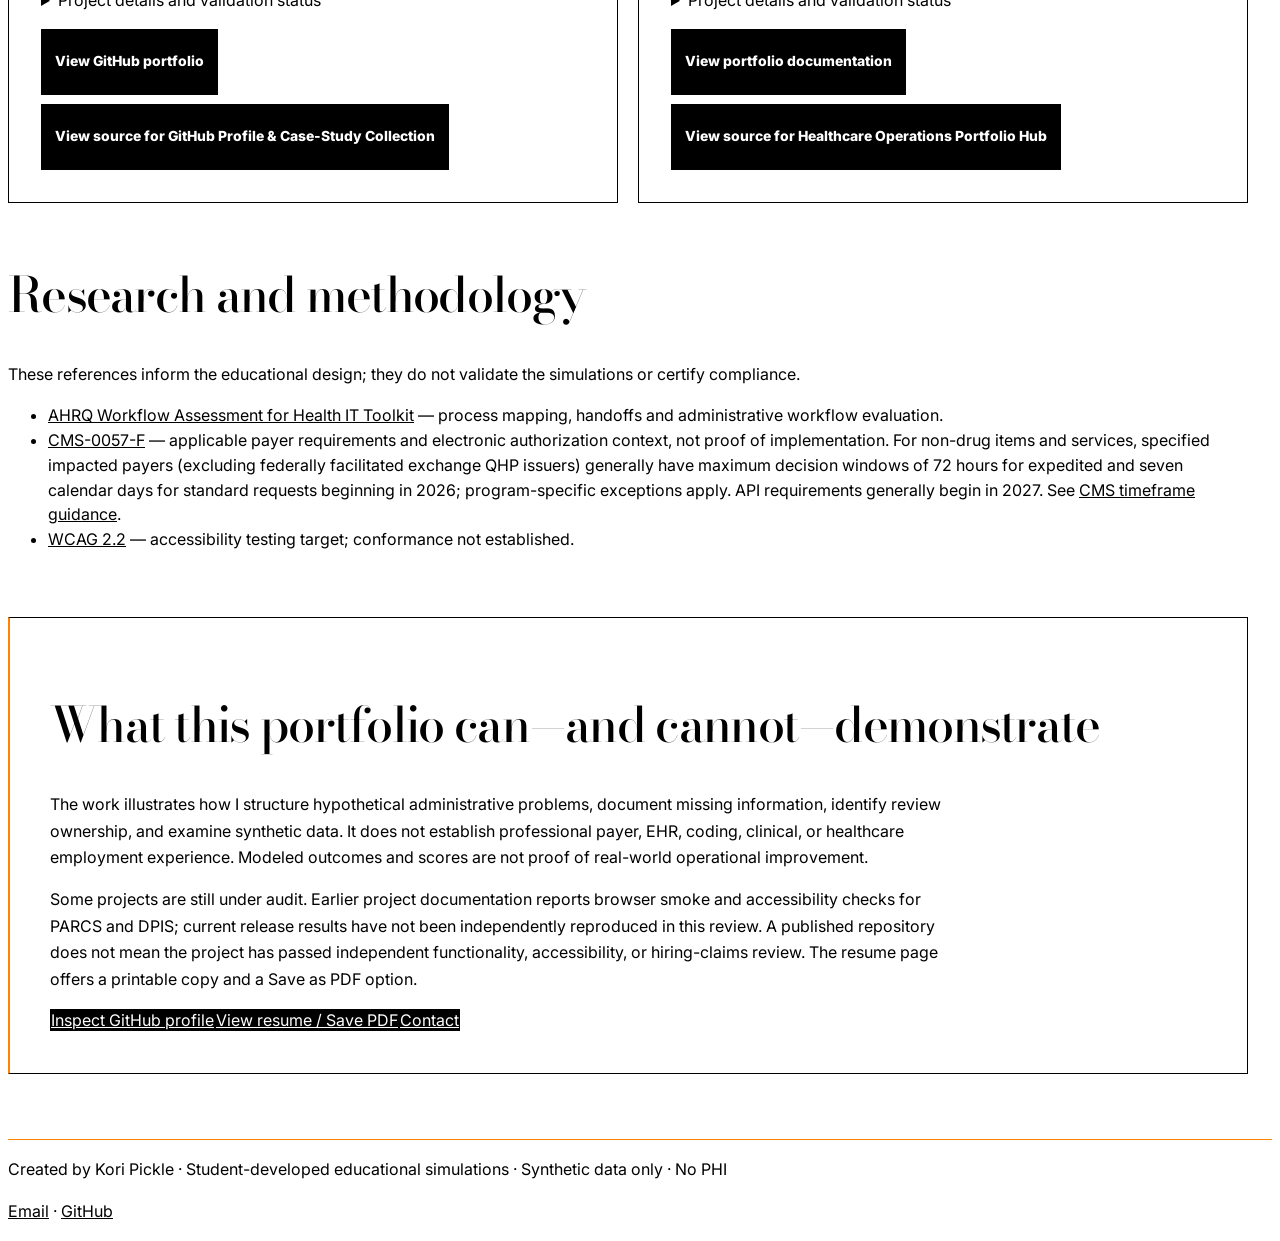
==== commit 980d7d5f: "Clarify CMS scope and verification limits; remove unverified citation" ====
--- a/index.html
+++ b/index.html
@@ -2,7 +2,7 @@
 <html lang="en"><head><meta charset="utf-8"><meta name="viewport" content="width=device-width,initial-scale=1"><meta name="description" content="Explore student-developed, no-PHI healthcare administration and operations projects by job role, evidence, and source code."><meta name="color-scheme" content="light"><title>Healthcare Operations Portfolio | Kori Pickle</title><link rel="canonical" href="https://healthcare-operations-portfolio-hub.vercel.app/"><link rel="stylesheet" href="style.css"><link rel="stylesheet" href="recruiter-directory.css"><link rel="stylesheet" href="interactive-case-library.css"><link rel="stylesheet" href="mobile-editorial-polish.css"><meta property="og:title" content="Healthcare Operations Portfolio | Kori Pickle"><meta property="og:description" content="Student-developed healthcare workflow case studies and inspectable project evidence."><meta property="og:type" content="website"><meta property="og:url" content="https://healthcare-operations-portfolio-hub.vercel.app/"><meta name="twitter:card" content="summary"></head>
 <body><a class="skip-link" href="#main">Skip to projects</a><header class="site-header"><nav class="nav-shell" aria-label="Primary navigation"><a class="brand-mark" href="index.html">Kori Pickle · Portfolio</a><button id="site-nav-toggle" class="nav-toggle" type="button" aria-controls="primary-nav-links" aria-expanded="false" aria-label="Open navigation menu"><span class="nav-toggle-label">Menu</span><span class="nav-toggle-icon" aria-hidden="true">☰</span></button><div class="nav-links" id="primary-nav-links"><a href="#featured">Featured</a><a href="#case-library">Case library</a><a href="#directory">All repositories</a><a href="#research">Research</a><a href="#about">About</a><a href="resume.html">Resume</a><a href="https://www.linkedin.com/in/kori-pickle">LinkedIn</a><a href="https://github.com/koripickle1101-TN">GitHub</a><a href="mailto:koripickle1101@gmail.com">Contact</a></div></nav></header>
 <main id="main"><section class="recruiter-hero" aria-labelledby="hero-title"><p class="eyebrow">Healthcare administration · Student portfolio</p><h1 id="hero-title">Healthcare Operations Intelligence Engine™</h1><p class="hero-lead">Healthcare administration student seeking remote entry-level roles, practicing documentation organization, exception tracking, workflow mapping, and careful escalation through fictional patient access, eligibility, authorization, and revenue-cycle cases.</p><p>I'm pursuing a Bachelor of Science in Healthcare Administration at the University of Phoenix (degree in progress, expected February–March 2027). These projects are independently developed educational simulations, not professional healthcare employment.</p><div class="hero-actions"><a class="primary-button" href="resume.html">View resume / Save PDF</a><a class="secondary-button" href="#featured">Explore featured work</a><a class="secondary-button" href="#directory">Browse all repositories</a><a class="secondary-button" href="mailto:koripickle1101@gmail.com">Email Kori</a></div><p class="integrity-note">All cases are synthetic · No PHI · No live payer or EHR access · No validated employer outcomes</p></section>
-<section id="featured" class="directory-section" aria-labelledby="featured-title"><div class="section-intro"><p class="eyebrow">Start here</p><h2 id="featured-title">Featured workflow projects</h2><p>Six educational workflow examples. Select Inspect evidence to see the underlying files, or GitHub source to review the repository. Status labels identify outstanding project reviews, not real-world healthcare validation.</p></div><div id="featured-grid" class="directory-grid"></div><noscript><p>JavaScript is unavailable. <a href="https://github.com/koripickle1101-TN/healthcare-operations-portfolio-hub#recruiter-quick-view">Browse project evidence in the repository.</a></p></noscript></section>
+<section id="featured" class="directory-section" aria-labelledby="featured-title"><div class="section-intro"><p class="eyebrow">Start here</p><h2 id="featured-title">Featured workflow projects</h2><p>Six educational workflow examples. Select Inspect evidence to see the underlying files, or GitHub source to review the repository. Status labels identify outstanding project reviews, not real-world healthcare validation.</p></div><div id="featured-grid" class="directory-grid"></div><noscript><p>JavaScript is unavailable. <a href="https://github.com/koripickle1101-TN/healthcare-operations-portfolio-hub">Browse project evidence in the repository.</a></p></noscript></section>
 
 <section id="case-library" class="case-library-section" aria-labelledby="case-library-title">
   <p class="case-library-overline">Healthcare Operations Intelligence Engine™ · Interactive exploration</p>
@@ -29,5 +29,5 @@
 </section>
 <section id="directory" class="directory-section" aria-labelledby="directory-title"><div class="section-intro"><p class="eyebrow">Find the relevant evidence</p><h2 id="directory-title">Explore all repositories</h2><p>Browse the complete collection by job function or search for a skill. Featured projects appear here again so every repository can be found through one searchable list.</p></div>
 <div class="filter-panel"><label for="role-filter">Target job function</label><select id="role-filter"><option value="all">All functions</option><option value="access">Patient access / eligibility</option><option value="authorization">Prior authorization / referrals</option><option value="revenue">Revenue cycle / denials</option><option value="documentation">Documentation / medical records</option><option value="quality">Quality / workflow operations</option><option value="data">Health IT / data quality</option></select><label for="project-search">Search projects</label><input id="project-search" type="search" placeholder="Search title, skill, or evidence"><button id="clear-filters" type="button">Clear filters</button></div><p id="result-count" class="result-count" role="status" aria-live="polite"></p><div id="directory-grid" class="directory-grid"></div><p id="empty-results" hidden>No projects match these filters. Clear filters to view the full directory.</p></section>
-<section id="research" class="directory-section" aria-labelledby="research-title"><h2 id="research-title">Research and methodology</h2><p>These references inform the educational design; they do not validate the simulations or certify compliance.</p><ul><li><a href="https://digital.ahrq.gov/health-it-tools-and-resources/evaluation-resources/workflow-assessment-health-it-toolkit">AHRQ Workflow Assessment for Health IT Toolkit</a> — process mapping, handoffs and administrative workflow evaluation.</li><li><a href="https://www.cms.gov/initiatives/burden-reduction/overview/interoperability/policies-regulations/cms-interoperability-prior-authorization-final-rule-cms-0057-f">CMS-0057-F</a> — applicable payer requirements and electronic authorization context, not proof of implementation.</li><li><a href="https://doi.org/10.21153/jtlge2023vol14no1art1704">Health profession ePortfolio scoping review (2023)</a> — competency evidence and educational portfolio design.</li><li><a href="https://www.w3.org/TR/WCAG22/">WCAG 2.2</a> — accessibility testing target; conformance not established.</li></ul></section><section id="about" class="directory-section about-panel"><h2>What this portfolio can—and cannot—demonstrate</h2><p>The work illustrates how I structure hypothetical administrative problems, document missing information, identify review ownership, and examine synthetic data. It does not establish professional payer, EHR, coding, clinical, or healthcare employment experience. Modeled outcomes and scores are not proof of real-world operational improvement.</p><p>Some projects are still under audit. PARCS and DPIS passed their configured browser smoke and accessibility checks on review branches; these checks are not exhaustive application certification. A published repository does not mean the project has passed independent functionality, accessibility, or hiring-claims review. The resume page offers a printable copy and a Save as PDF option.</p><div class="hero-actions"><a class="secondary-button" href="https://github.com/koripickle1101-TN">Inspect GitHub profile</a><a class="secondary-button" href="resume.html">View resume / Save PDF</a><a class="secondary-button" href="mailto:koripickle1101@gmail.com">Contact</a></div></section></main>
+<section id="research" class="directory-section" aria-labelledby="research-title"><h2 id="research-title">Research and methodology</h2><p>These references inform the educational design; they do not validate the simulations or certify compliance.</p><ul><li><a href="https://digital.ahrq.gov/health-it-tools-and-resources/evaluation-resources/workflow-assessment-health-it-toolkit">AHRQ Workflow Assessment for Health IT Toolkit</a> — process mapping, handoffs and administrative workflow evaluation.</li><li><a href="https://www.cms.gov/initiatives/burden-reduction/overview/interoperability/policies-regulations/cms-interoperability-prior-authorization-final-rule-cms-0057-f">CMS-0057-F</a> — applicable payer requirements and electronic authorization context, not proof of implementation. For non-drug items and services, specified impacted payers (excluding federally facilitated exchange QHP issuers) generally have maximum decision windows of 72 hours for expedited and seven calendar days for standard requests beginning in 2026; program-specific exceptions apply. API requirements generally begin in 2027. See <a href="https://www.cms.gov/initiatives/burden-reduction/overview/interoperability/frequently-asked-questions/improving-prior-authorization-processes">CMS timeframe guidance</a>.</li><li><a href="https://www.w3.org/TR/WCAG22/">WCAG 2.2</a> — accessibility testing target; conformance not established.</li></ul></section><section id="about" class="directory-section about-panel"><h2>What this portfolio can—and cannot—demonstrate</h2><p>The work illustrates how I structure hypothetical administrative problems, document missing information, identify review ownership, and examine synthetic data. It does not establish professional payer, EHR, coding, clinical, or healthcare employment experience. Modeled outcomes and scores are not proof of real-world operational improvement.</p><p>Some projects are still under audit. Earlier project documentation reports browser smoke and accessibility checks for PARCS and DPIS; current release results have not been independently reproduced in this review. A published repository does not mean the project has passed independent functionality, accessibility, or hiring-claims review. The resume page offers a printable copy and a Save as PDF option.</p><div class="hero-actions"><a class="secondary-button" href="https://github.com/koripickle1101-TN">Inspect GitHub profile</a><a class="secondary-button" href="resume.html">View resume / Save PDF</a><a class="secondary-button" href="mailto:koripickle1101@gmail.com">Contact</a></div></section></main>
 <footer class="site-footer"><p>Created by Kori Pickle · Student-developed educational simulations · Synthetic data only · No PHI</p><p><a href="mailto:koripickle1101@gmail.com">Email</a> · <a href="https://github.com/koripickle1101-TN">GitHub</a></p></footer><script src="recruiter-directory.js" defer></script><script src="mobile-navigation.js" defer></script></body></html>
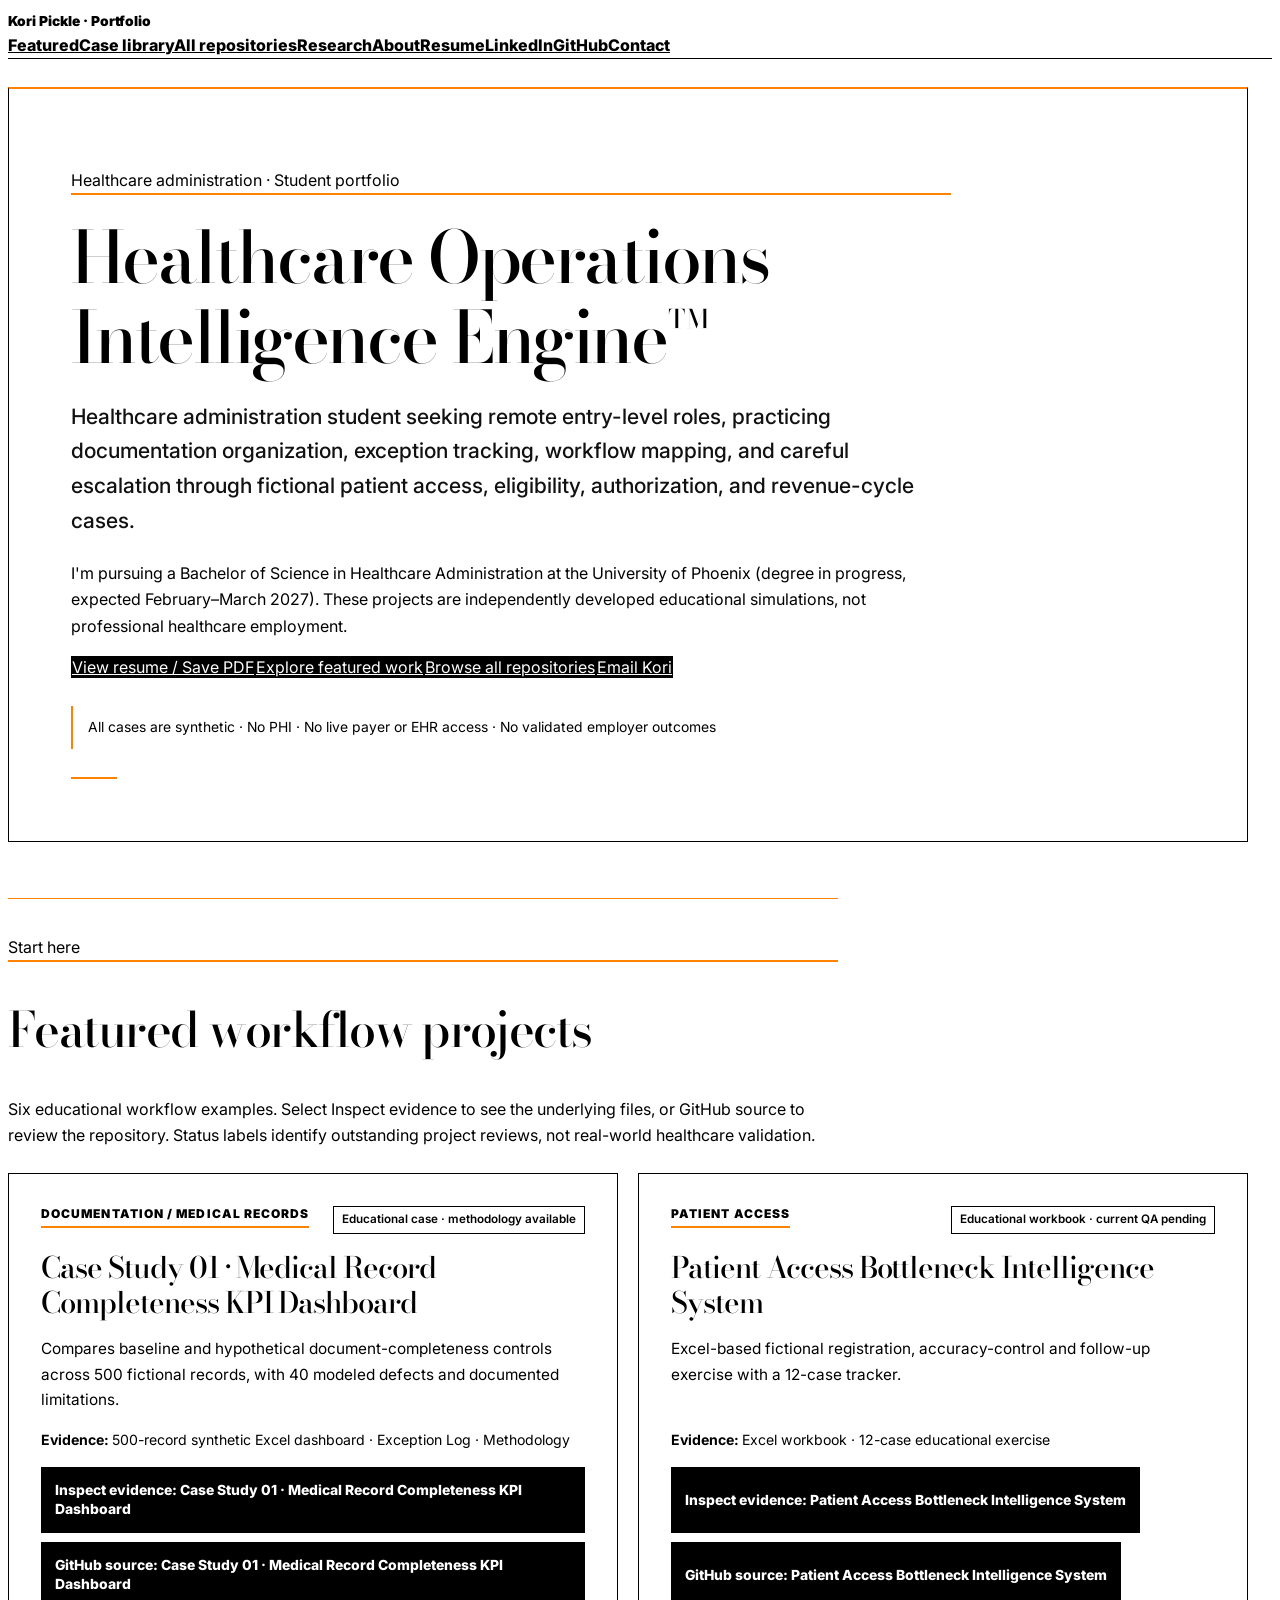
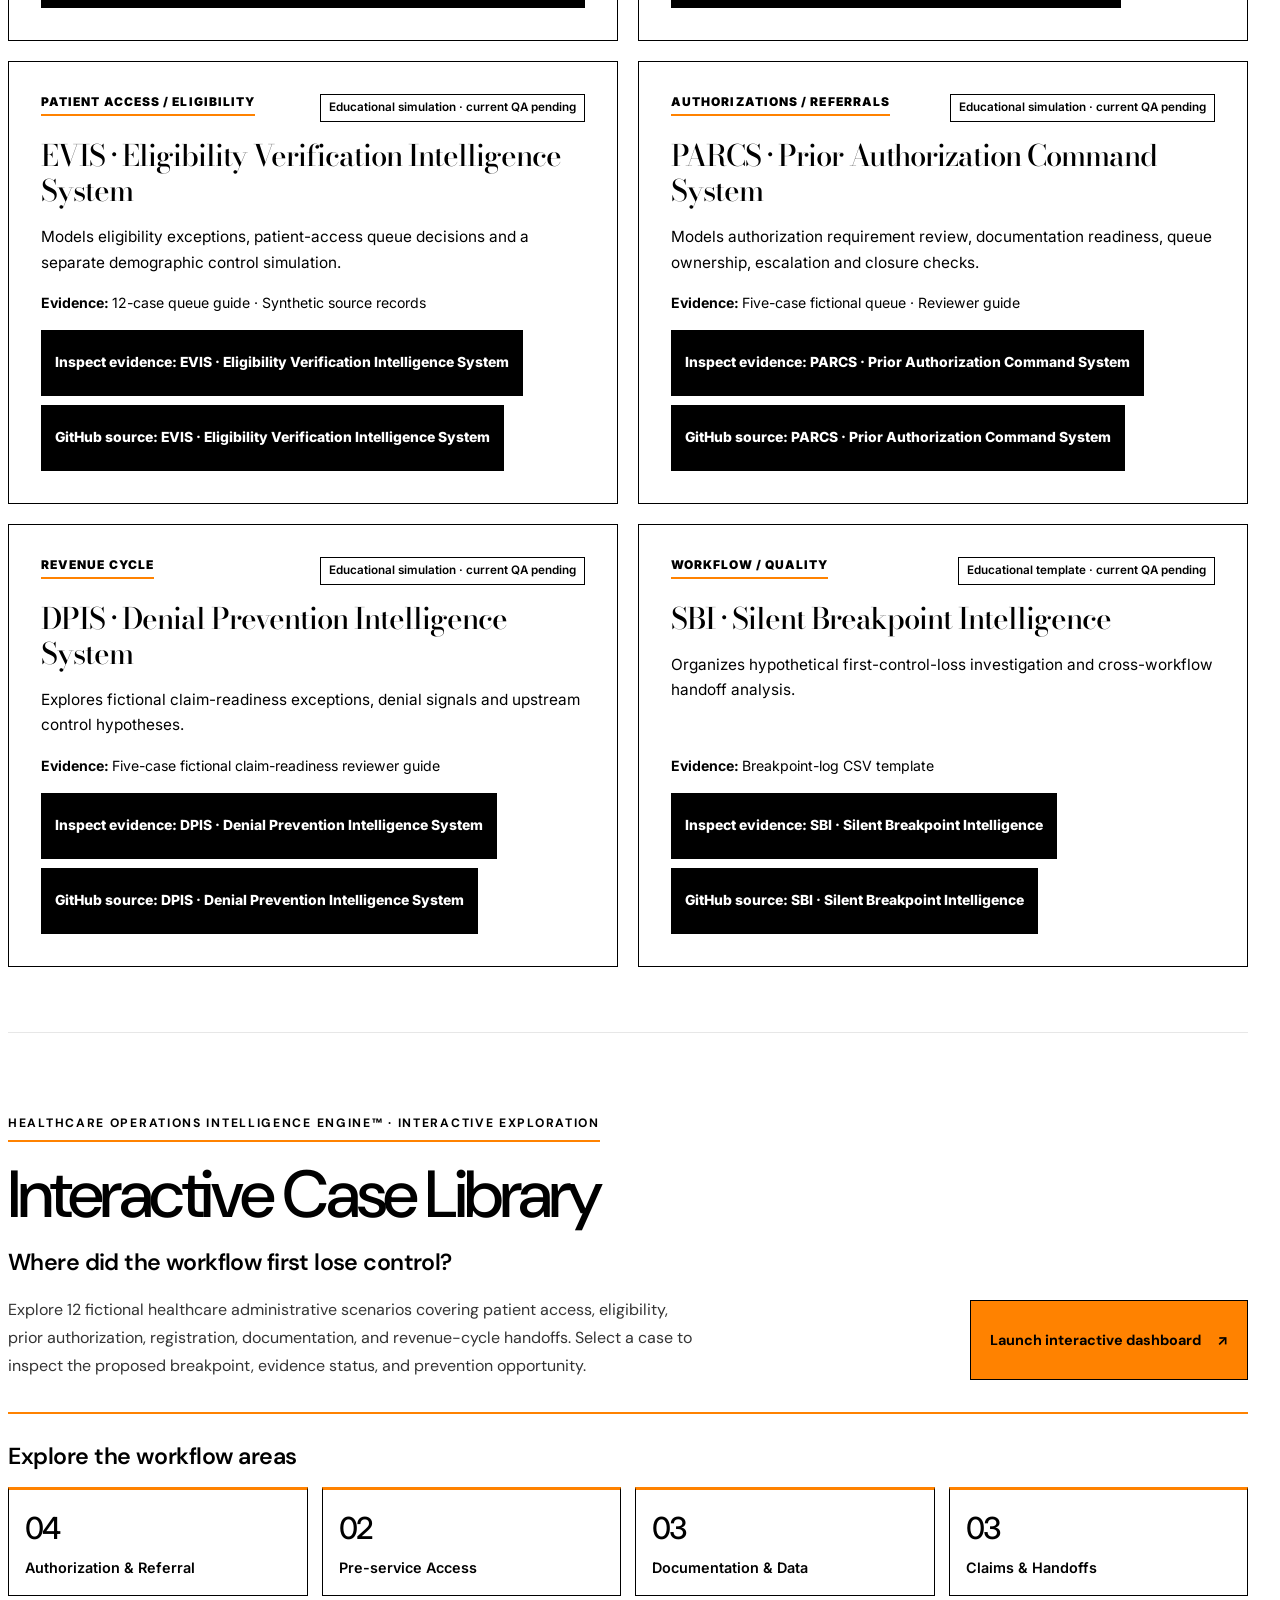
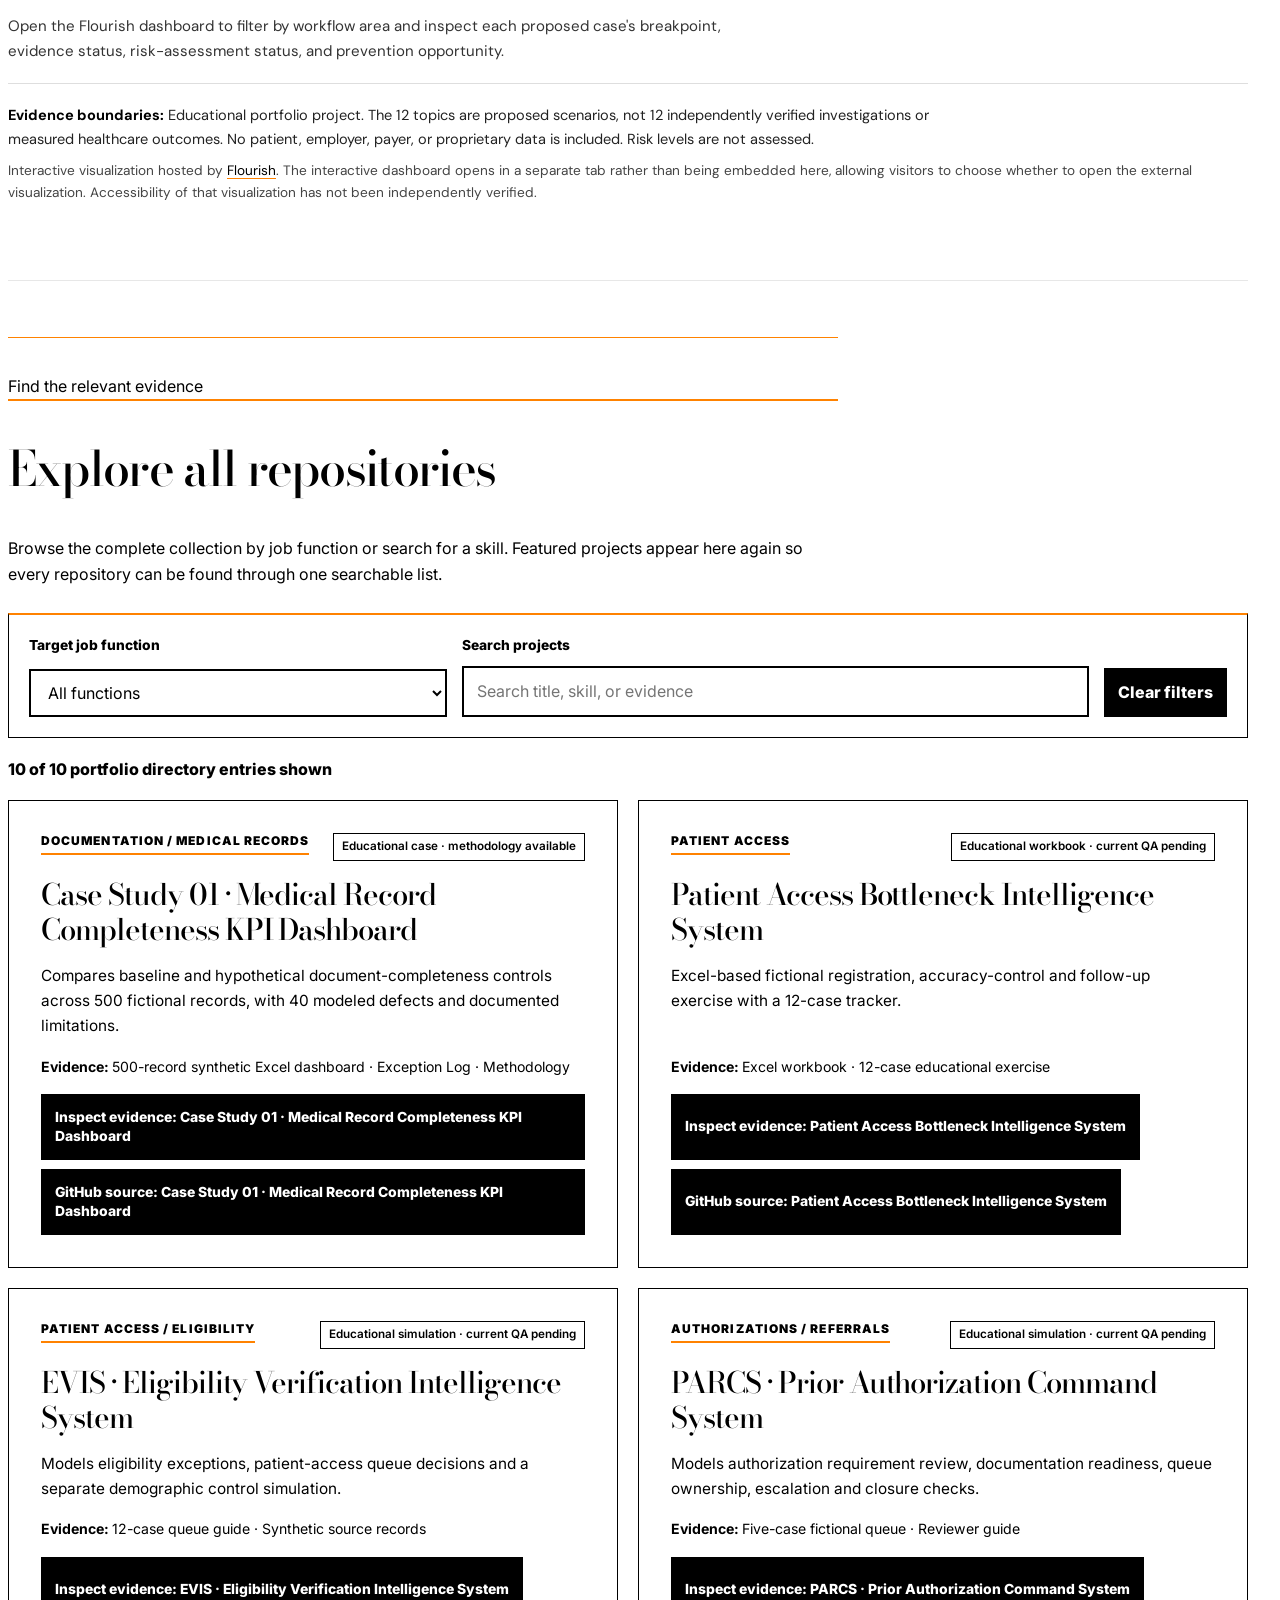
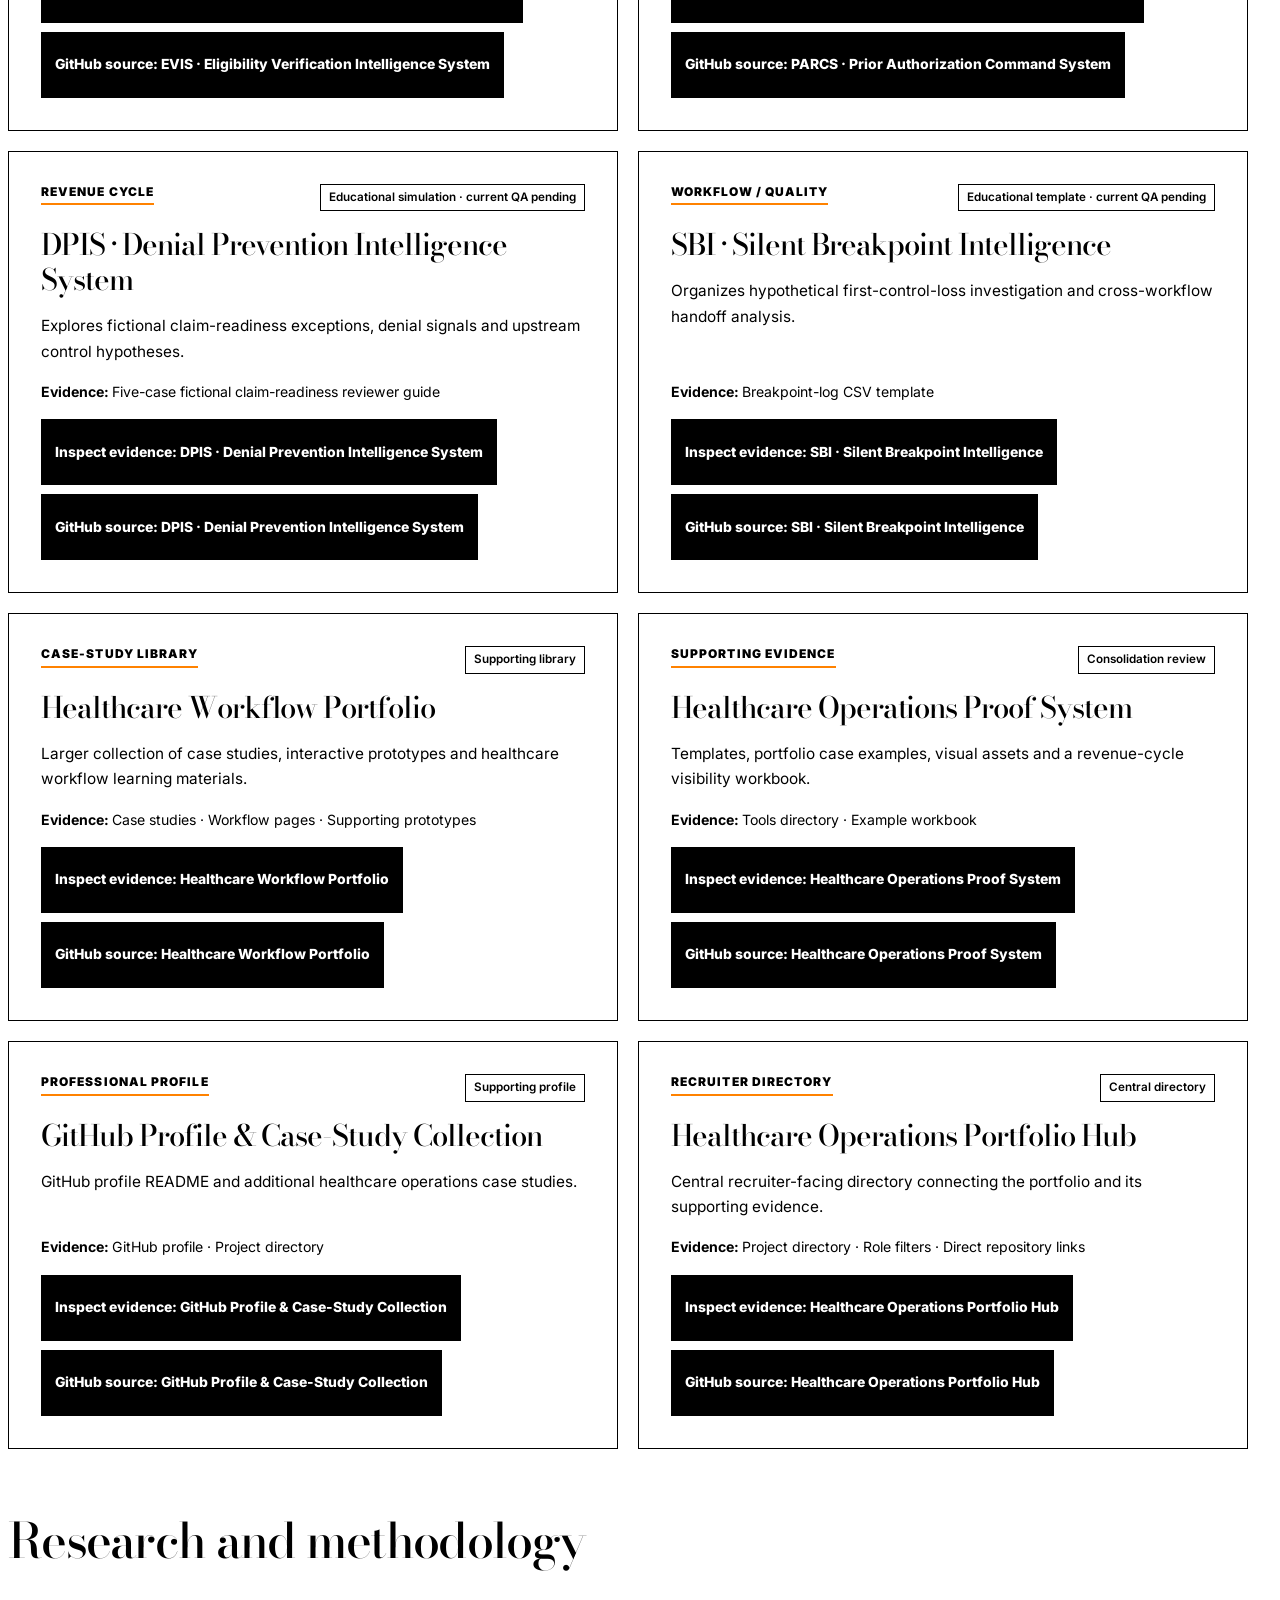
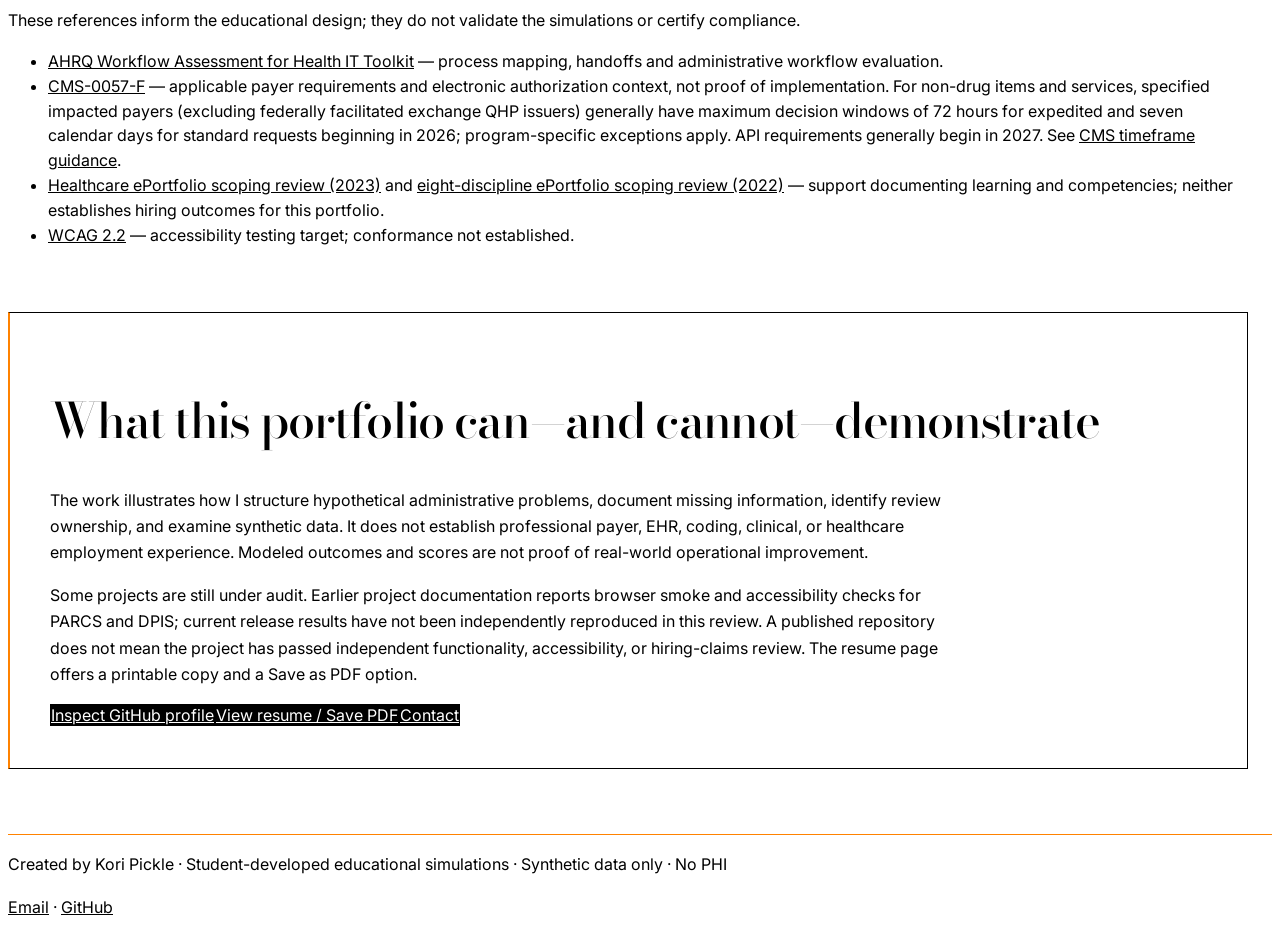
==== commit 8bf5ec29: "Add direct no-script project evidence and verified portfolio research" ====
--- a/index.html
+++ b/index.html
@@ -1,8 +1,8 @@
 <!doctype html>
 <html lang="en"><head><meta charset="utf-8"><meta name="viewport" content="width=device-width,initial-scale=1"><meta name="description" content="Explore student-developed, no-PHI healthcare administration and operations projects by job role, evidence, and source code."><meta name="color-scheme" content="light"><title>Healthcare Operations Portfolio | Kori Pickle</title><link rel="canonical" href="https://healthcare-operations-portfolio-hub.vercel.app/"><link rel="stylesheet" href="style.css"><link rel="stylesheet" href="recruiter-directory.css"><link rel="stylesheet" href="interactive-case-library.css"><link rel="stylesheet" href="mobile-editorial-polish.css"><meta property="og:title" content="Healthcare Operations Portfolio | Kori Pickle"><meta property="og:description" content="Student-developed healthcare workflow case studies and inspectable project evidence."><meta property="og:type" content="website"><meta property="og:url" content="https://healthcare-operations-portfolio-hub.vercel.app/"><meta name="twitter:card" content="summary"></head>
-<body><a class="skip-link" href="#main">Skip to projects</a><header class="site-header"><nav class="nav-shell" aria-label="Primary navigation"><a class="brand-mark" href="index.html">Kori Pickle · Portfolio</a><button id="site-nav-toggle" class="nav-toggle" type="button" aria-controls="primary-nav-links" aria-expanded="false" aria-label="Open navigation menu"><span class="nav-toggle-label">Menu</span><span class="nav-toggle-icon" aria-hidden="true">☰</span></button><div class="nav-links" id="primary-nav-links"><a href="#featured">Featured</a><a href="#case-library">Case library</a><a href="#directory">All repositories</a><a href="#research">Research</a><a href="#about">About</a><a href="resume.html">Resume</a><a href="https://www.linkedin.com/in/kori-pickle">LinkedIn</a><a href="https://github.com/koripickle1101-TN">GitHub</a><a href="mailto:koripickle1101@gmail.com">Contact</a></div></nav></header>
+<body><a class="skip-link" href="#main">Skip to main content</a><header class="site-header"><nav class="nav-shell" aria-label="Primary navigation"><a class="brand-mark" href="index.html">Kori Pickle · Portfolio</a><button id="site-nav-toggle" class="nav-toggle" type="button" aria-controls="primary-nav-links" aria-expanded="false" aria-label="Open navigation menu"><span class="nav-toggle-label">Menu</span><span class="nav-toggle-icon" aria-hidden="true">☰</span></button><div class="nav-links" id="primary-nav-links"><a href="#featured">Featured</a><a href="#case-library">Case library</a><a href="#directory">All repositories</a><a href="#research">Research</a><a href="#about">About</a><a href="resume.html">Resume</a><a href="https://www.linkedin.com/in/kori-pickle">LinkedIn</a><a href="https://github.com/koripickle1101-TN">GitHub</a><a href="mailto:koripickle1101@gmail.com">Contact</a></div></nav></header>
 <main id="main"><section class="recruiter-hero" aria-labelledby="hero-title"><p class="eyebrow">Healthcare administration · Student portfolio</p><h1 id="hero-title">Healthcare Operations Intelligence Engine™</h1><p class="hero-lead">Healthcare administration student seeking remote entry-level roles, practicing documentation organization, exception tracking, workflow mapping, and careful escalation through fictional patient access, eligibility, authorization, and revenue-cycle cases.</p><p>I'm pursuing a Bachelor of Science in Healthcare Administration at the University of Phoenix (degree in progress, expected February–March 2027). These projects are independently developed educational simulations, not professional healthcare employment.</p><div class="hero-actions"><a class="primary-button" href="resume.html">View resume / Save PDF</a><a class="secondary-button" href="#featured">Explore featured work</a><a class="secondary-button" href="#directory">Browse all repositories</a><a class="secondary-button" href="mailto:koripickle1101@gmail.com">Email Kori</a></div><p class="integrity-note">All cases are synthetic · No PHI · No live payer or EHR access · No validated employer outcomes</p></section>
-<section id="featured" class="directory-section" aria-labelledby="featured-title"><div class="section-intro"><p class="eyebrow">Start here</p><h2 id="featured-title">Featured workflow projects</h2><p>Six educational workflow examples. Select Inspect evidence to see the underlying files, or GitHub source to review the repository. Status labels identify outstanding project reviews, not real-world healthcare validation.</p></div><div id="featured-grid" class="directory-grid"></div><noscript><p>JavaScript is unavailable. <a href="https://github.com/koripickle1101-TN/healthcare-operations-portfolio-hub">Browse project evidence in the repository.</a></p></noscript></section>
+<section id="featured" class="directory-section" aria-labelledby="featured-title"><div class="section-intro"><p class="eyebrow">Start here</p><h2 id="featured-title">Featured workflow projects</h2><p>Six educational workflow examples. Select Inspect evidence to see the underlying files, or GitHub source to review the repository. Status labels identify outstanding project reviews, not real-world healthcare validation.</p></div><div id="featured-grid" class="directory-grid"></div><noscript><p>JavaScript is unavailable. Inspect the six featured projects directly:</p><ul><li><a href="https://github.com/koripickle1101-TN/healthcare-operations-portfolio-hub/blob/main/case-studies/01-medical-record-completeness/README.md">Medical record completeness</a></li><li><a href="https://github.com/koripickle1101-TN/patient-access-bottleneck-intelligence-system">Patient access bottleneck</a></li><li><a href="https://github.com/koripickle1101-TN/eligibility-verification-intelligence-system/blob/main/evidence/patient-access-queue-reviewer-guide.md">Eligibility verification</a></li><li><a href="https://github.com/koripickle1101-TN/parcs-prior-authorization-command-system/blob/main/evidence/prior-authorization-queue-example.md">Prior authorization</a></li><li><a href="https://github.com/koripickle1101-TN/denial-prevention-intelligence-system/blob/main/evidence/denial-queue-reviewer-guide.md">Denial prevention</a></li><li><a href="https://github.com/koripickle1101-TN/silent-breakpoint-intelligence-system/blob/main/templates/breakpoint-log.csv">Workflow breakpoints</a></li></ul></noscript></section>
 
 <section id="case-library" class="case-library-section" aria-labelledby="case-library-title">
   <p class="case-library-overline">Healthcare Operations Intelligence Engine™ · Interactive exploration</p>
@@ -28,6 +28,6 @@
   <p class="case-library-credit">Interactive visualization hosted by <a href="https://public.flourish.studio/visualisation/30850574/" target="_blank" rel="noopener noreferrer">Flourish</a>. The interactive dashboard opens in a separate tab rather than being embedded here, allowing visitors to choose whether to open the external visualization. Accessibility of that visualization has not been independently verified.</p>
 </section>
 <section id="directory" class="directory-section" aria-labelledby="directory-title"><div class="section-intro"><p class="eyebrow">Find the relevant evidence</p><h2 id="directory-title">Explore all repositories</h2><p>Browse the complete collection by job function or search for a skill. Featured projects appear here again so every repository can be found through one searchable list.</p></div>
-<div class="filter-panel"><label for="role-filter">Target job function</label><select id="role-filter"><option value="all">All functions</option><option value="access">Patient access / eligibility</option><option value="authorization">Prior authorization / referrals</option><option value="revenue">Revenue cycle / denials</option><option value="documentation">Documentation / medical records</option><option value="quality">Quality / workflow operations</option><option value="data">Health IT / data quality</option></select><label for="project-search">Search projects</label><input id="project-search" type="search" placeholder="Search title, skill, or evidence"><button id="clear-filters" type="button">Clear filters</button></div><p id="result-count" class="result-count" role="status" aria-live="polite"></p><div id="directory-grid" class="directory-grid"></div><p id="empty-results" hidden>No projects match these filters. Clear filters to view the full directory.</p></section>
-<section id="research" class="directory-section" aria-labelledby="research-title"><h2 id="research-title">Research and methodology</h2><p>These references inform the educational design; they do not validate the simulations or certify compliance.</p><ul><li><a href="https://digital.ahrq.gov/health-it-tools-and-resources/evaluation-resources/workflow-assessment-health-it-toolkit">AHRQ Workflow Assessment for Health IT Toolkit</a> — process mapping, handoffs and administrative workflow evaluation.</li><li><a href="https://www.cms.gov/initiatives/burden-reduction/overview/interoperability/policies-regulations/cms-interoperability-prior-authorization-final-rule-cms-0057-f">CMS-0057-F</a> — applicable payer requirements and electronic authorization context, not proof of implementation. For non-drug items and services, specified impacted payers (excluding federally facilitated exchange QHP issuers) generally have maximum decision windows of 72 hours for expedited and seven calendar days for standard requests beginning in 2026; program-specific exceptions apply. API requirements generally begin in 2027. See <a href="https://www.cms.gov/initiatives/burden-reduction/overview/interoperability/frequently-asked-questions/improving-prior-authorization-processes">CMS timeframe guidance</a>.</li><li><a href="https://www.w3.org/TR/WCAG22/">WCAG 2.2</a> — accessibility testing target; conformance not established.</li></ul></section><section id="about" class="directory-section about-panel"><h2>What this portfolio can—and cannot—demonstrate</h2><p>The work illustrates how I structure hypothetical administrative problems, document missing information, identify review ownership, and examine synthetic data. It does not establish professional payer, EHR, coding, clinical, or healthcare employment experience. Modeled outcomes and scores are not proof of real-world operational improvement.</p><p>Some projects are still under audit. Earlier project documentation reports browser smoke and accessibility checks for PARCS and DPIS; current release results have not been independently reproduced in this review. A published repository does not mean the project has passed independent functionality, accessibility, or hiring-claims review. The resume page offers a printable copy and a Save as PDF option.</p><div class="hero-actions"><a class="secondary-button" href="https://github.com/koripickle1101-TN">Inspect GitHub profile</a><a class="secondary-button" href="resume.html">View resume / Save PDF</a><a class="secondary-button" href="mailto:koripickle1101@gmail.com">Contact</a></div></section></main>
+<noscript><p>Interactive search requires JavaScript. Use the <a href="https://github.com/koripickle1101-TN">GitHub profile</a> to browse repositories.</p><style>.filter-panel{display:none}</style></noscript><div class="filter-panel"><label for="role-filter">Target job function</label><select id="role-filter"><option value="all">All functions</option><option value="access">Patient access / eligibility</option><option value="authorization">Prior authorization / referrals</option><option value="revenue">Revenue cycle / denials</option><option value="documentation">Documentation / medical records</option><option value="quality">Quality / workflow operations</option><option value="data">Health IT / data quality</option></select><label for="project-search">Search projects</label><input id="project-search" type="search" placeholder="Search title, skill, or evidence"><button id="clear-filters" type="button">Clear filters</button></div><p id="result-count" class="result-count" role="status" aria-live="polite"></p><div id="directory-grid" class="directory-grid"></div><p id="empty-results" hidden>No projects match these filters. Clear filters to view the full directory.</p></section>
+<section id="research" class="directory-section" aria-labelledby="research-title"><h2 id="research-title">Research and methodology</h2><p>These references inform the educational design; they do not validate the simulations or certify compliance.</p><ul><li><a href="https://digital.ahrq.gov/health-it-tools-and-resources/evaluation-resources/workflow-assessment-health-it-toolkit">AHRQ Workflow Assessment for Health IT Toolkit</a> — process mapping, handoffs and administrative workflow evaluation.</li><li><a href="https://www.cms.gov/initiatives/burden-reduction/overview/interoperability/policies-regulations/cms-interoperability-prior-authorization-final-rule-cms-0057-f">CMS-0057-F</a> — applicable payer requirements and electronic authorization context, not proof of implementation. For non-drug items and services, specified impacted payers (excluding federally facilitated exchange QHP issuers) generally have maximum decision windows of 72 hours for expedited and seven calendar days for standard requests beginning in 2026; program-specific exceptions apply. API requirements generally begin in 2027. See <a href="https://www.cms.gov/initiatives/burden-reduction/overview/interoperability/frequently-asked-questions/improving-prior-authorization-processes">CMS timeframe guidance</a>.</li><li><a href="https://doi.org/10.21153/jtlge2023vol14no1art1704">Healthcare ePortfolio scoping review (2023)</a> and <a href="https://pubmed.ncbi.nlm.nih.gov/35917735/">eight-discipline ePortfolio scoping review (2022)</a> — support documenting learning and competencies; neither establishes hiring outcomes for this portfolio.</li><li><a href="https://www.w3.org/TR/WCAG22/">WCAG 2.2</a> — accessibility testing target; conformance not established.</li></ul></section><section id="about" class="directory-section about-panel"><h2>What this portfolio can—and cannot—demonstrate</h2><p>The work illustrates how I structure hypothetical administrative problems, document missing information, identify review ownership, and examine synthetic data. It does not establish professional payer, EHR, coding, clinical, or healthcare employment experience. Modeled outcomes and scores are not proof of real-world operational improvement.</p><p>Some projects are still under audit. Earlier project documentation reports browser smoke and accessibility checks for PARCS and DPIS; current release results have not been independently reproduced in this review. A published repository does not mean the project has passed independent functionality, accessibility, or hiring-claims review. The resume page offers a printable copy and a Save as PDF option.</p><div class="hero-actions"><a class="secondary-button" href="https://github.com/koripickle1101-TN">Inspect GitHub profile</a><a class="secondary-button" href="resume.html">View resume / Save PDF</a><a class="secondary-button" href="mailto:koripickle1101@gmail.com">Contact</a></div></section></main>
 <footer class="site-footer"><p>Created by Kori Pickle · Student-developed educational simulations · Synthetic data only · No PHI</p><p><a href="mailto:koripickle1101@gmail.com">Email</a> · <a href="https://github.com/koripickle1101-TN">GitHub</a></p></footer><script src="recruiter-directory.js" defer></script><script src="mobile-navigation.js" defer></script></body></html>
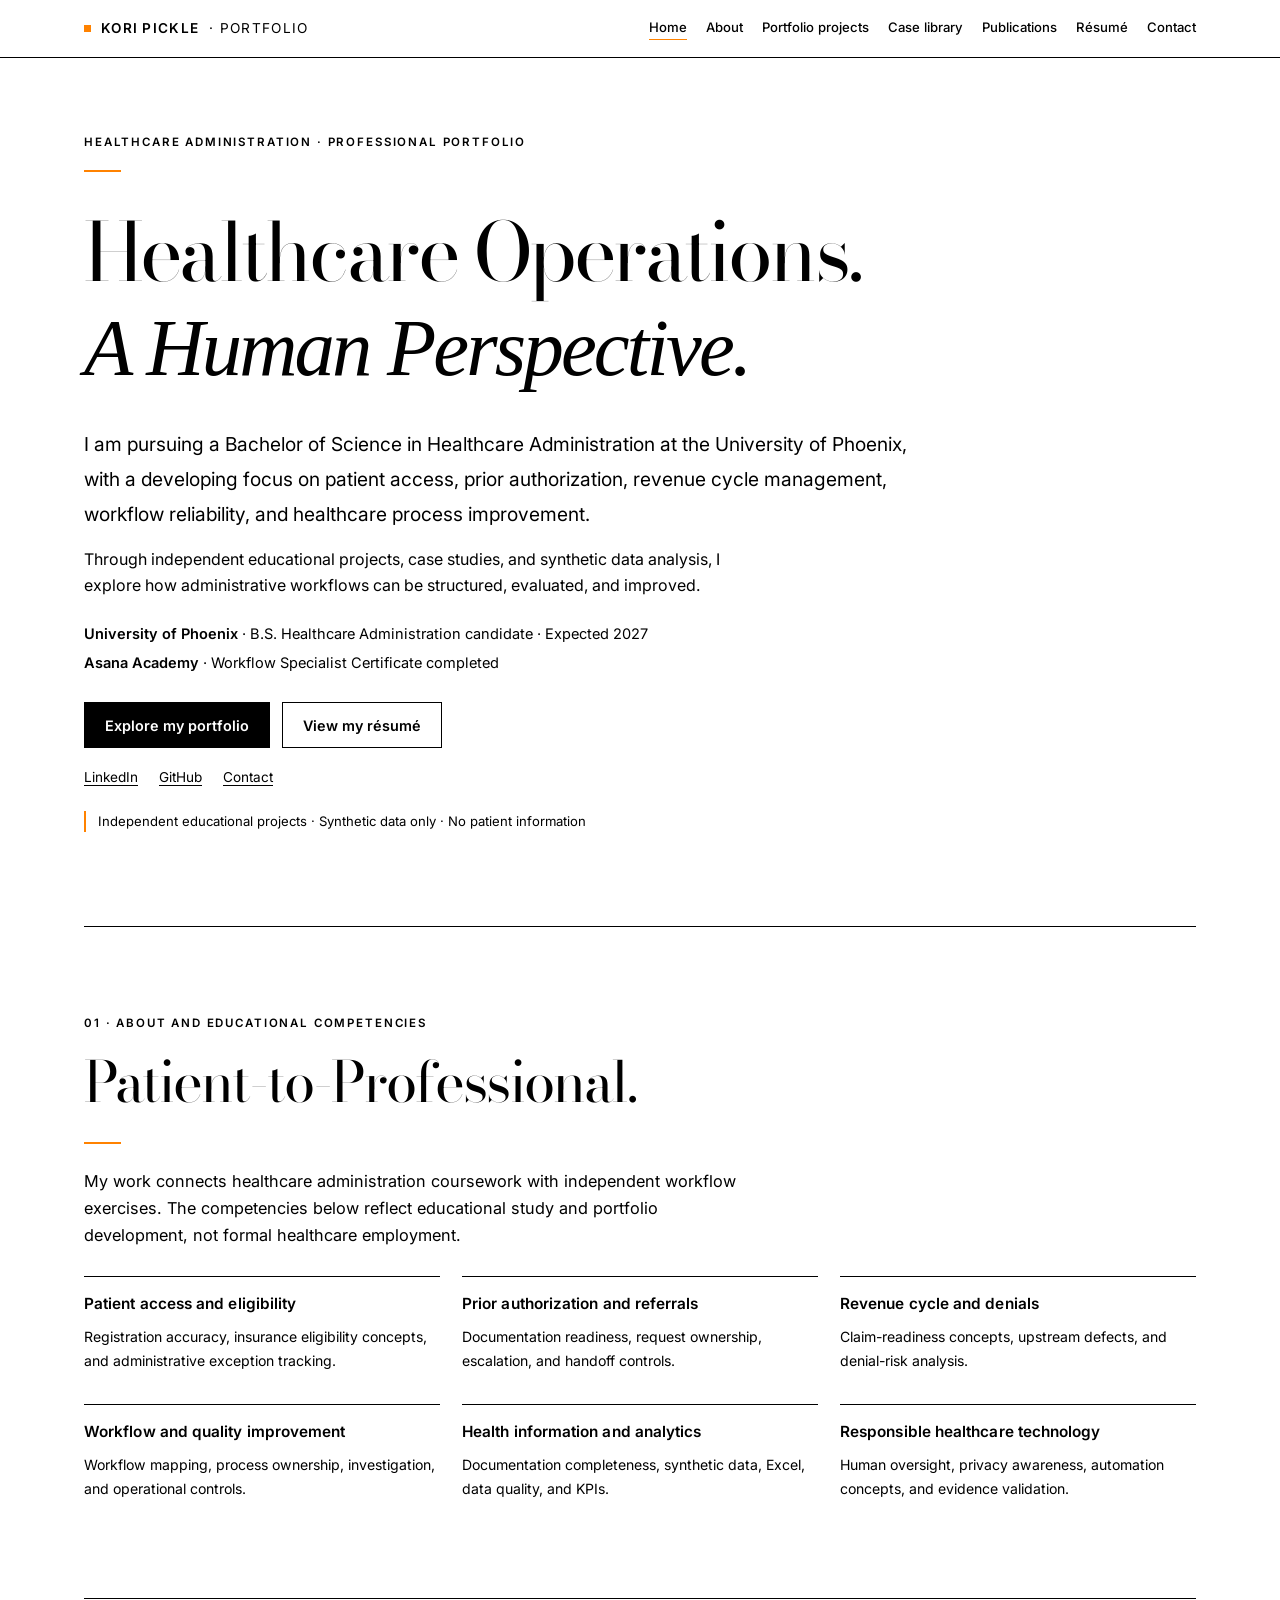
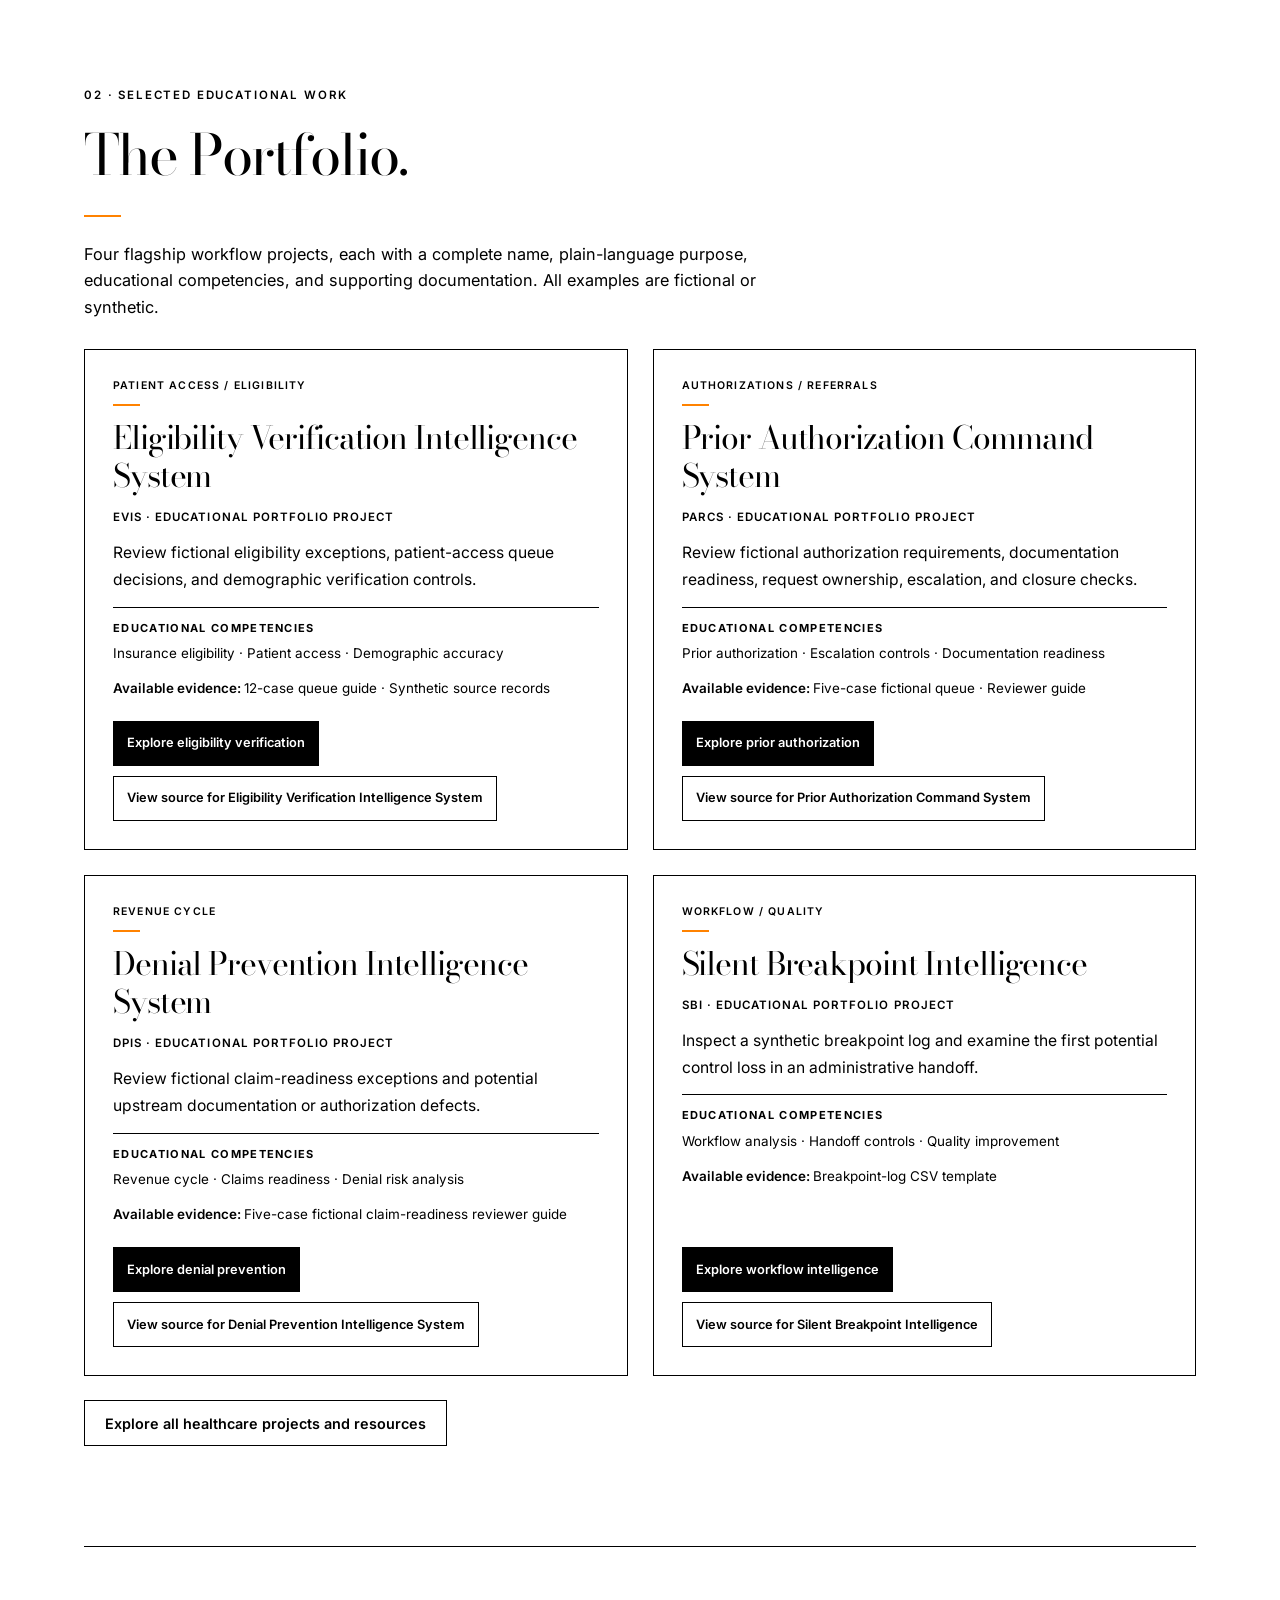
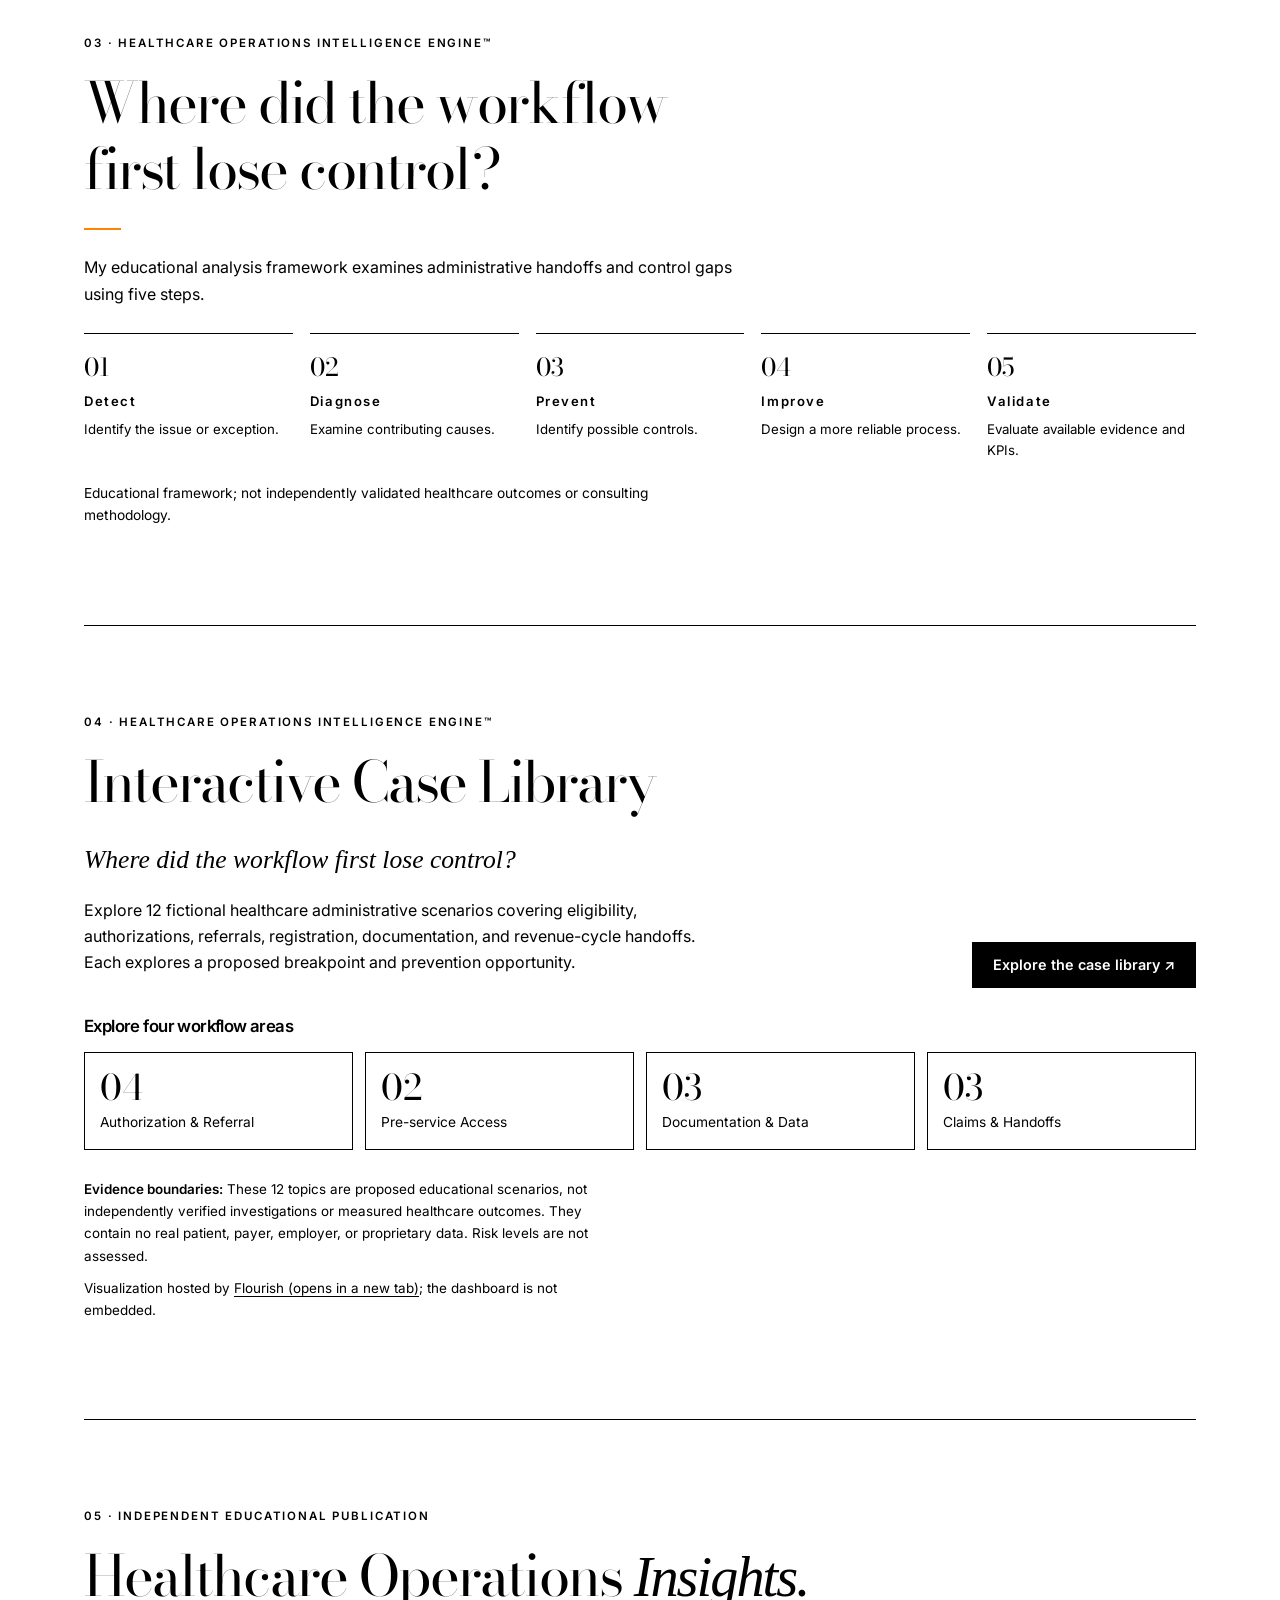
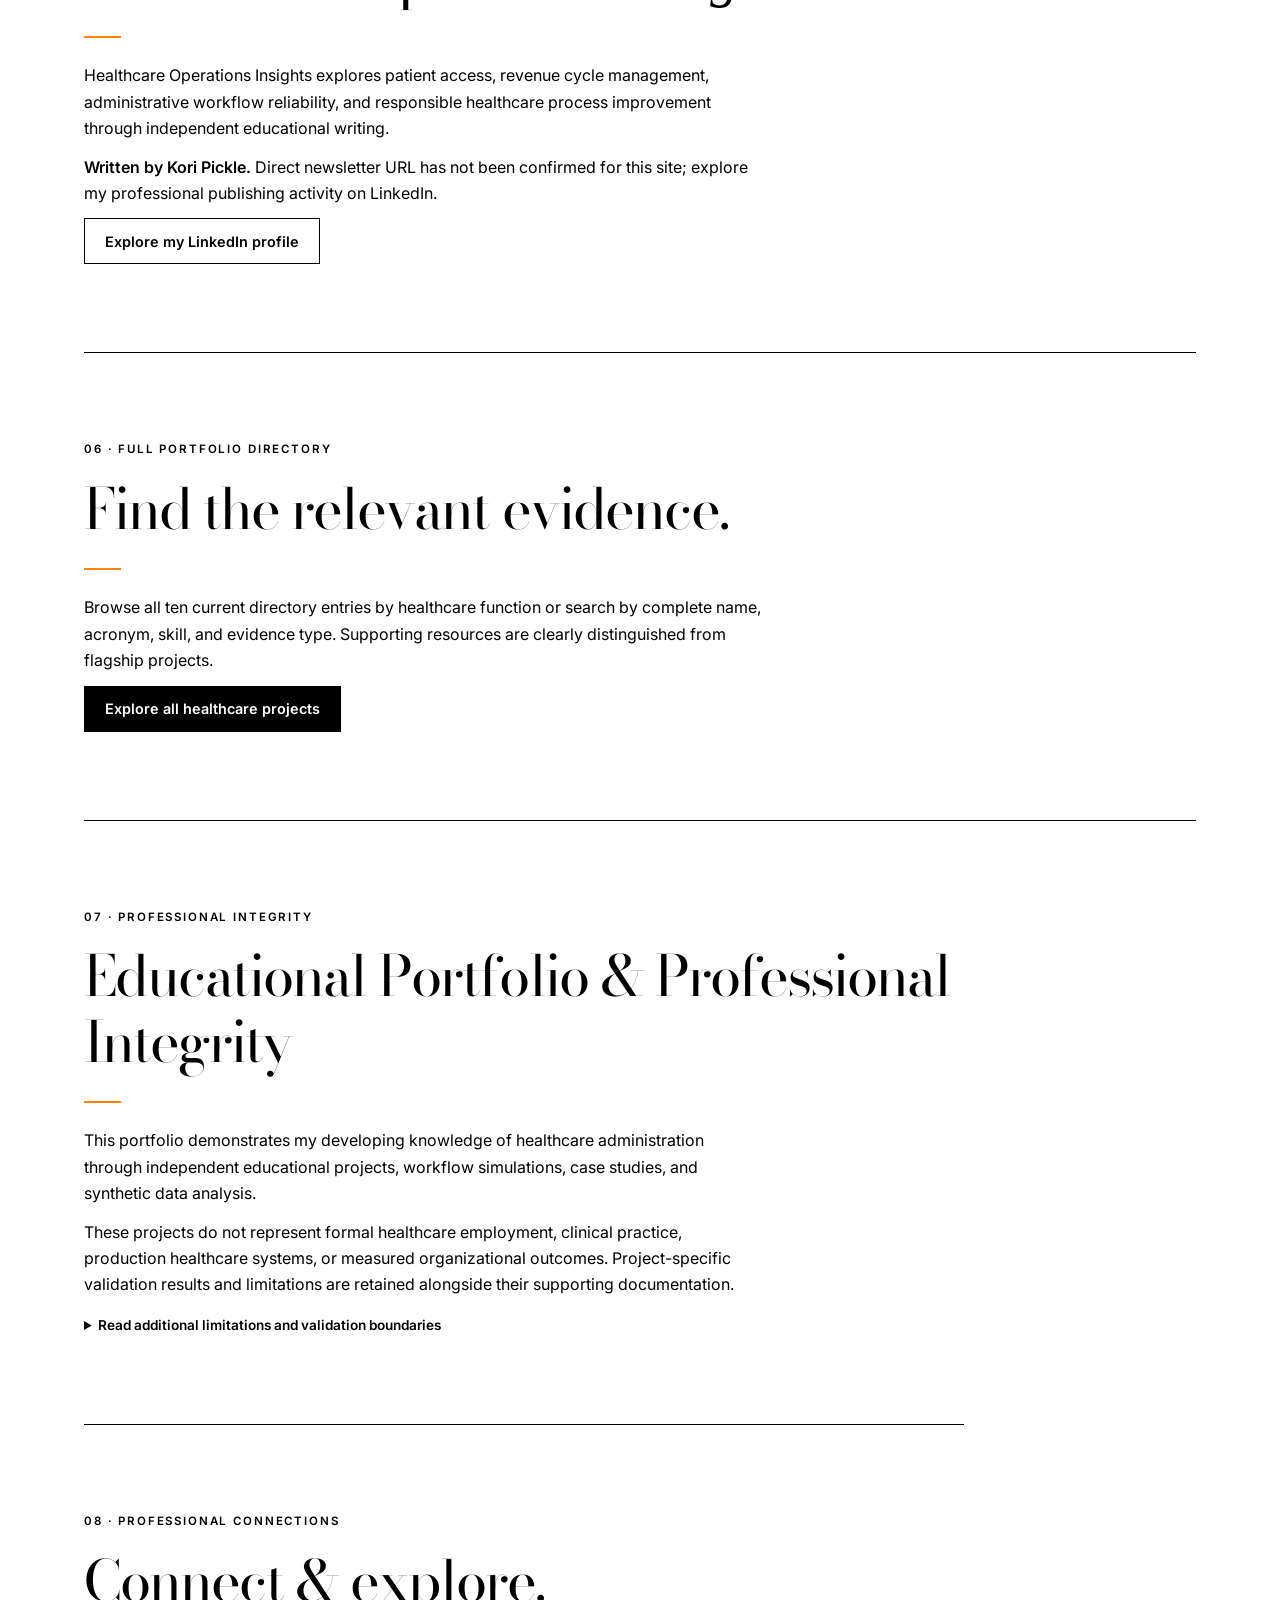
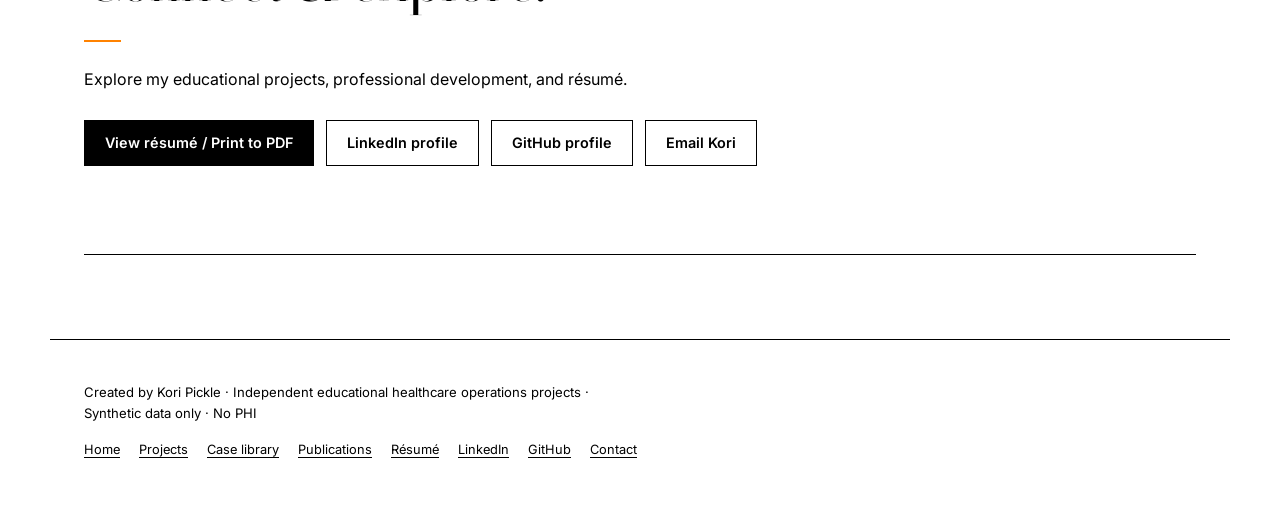
==== commit 3448daac: "Merge 30f455410d1917d4b960efdda4af78a3b5b4c835 into 0f1122e8de11d158cfe1a7a121abe80445e65694" ====
--- a/index.html
+++ b/index.html
@@ -1,33 +1,96 @@
 <!doctype html>
-<html lang="en"><head><meta charset="utf-8"><meta name="viewport" content="width=device-width,initial-scale=1"><meta name="description" content="Explore student-developed, no-PHI healthcare administration and operations projects by job role, evidence, and source code."><meta name="color-scheme" content="light"><title>Healthcare Operations Portfolio | Kori Pickle</title><link rel="canonical" href="https://healthcare-operations-portfolio-hub.vercel.app/"><link rel="stylesheet" href="style.css"><link rel="stylesheet" href="recruiter-directory.css"><link rel="stylesheet" href="interactive-case-library.css"><link rel="stylesheet" href="mobile-editorial-polish.css"><meta property="og:title" content="Healthcare Operations Portfolio | Kori Pickle"><meta property="og:description" content="Student-developed healthcare workflow case studies and inspectable project evidence."><meta property="og:type" content="website"><meta property="og:url" content="https://healthcare-operations-portfolio-hub.vercel.app/"><meta name="twitter:card" content="summary"></head>
-<body><a class="skip-link" href="#main">Skip to main content</a><header class="site-header"><nav class="nav-shell" aria-label="Primary navigation"><a class="brand-mark" href="index.html">Kori Pickle · Portfolio</a><button id="site-nav-toggle" class="nav-toggle" type="button" aria-controls="primary-nav-links" aria-expanded="false" aria-label="Open navigation menu"><span class="nav-toggle-label">Menu</span><span class="nav-toggle-icon" aria-hidden="true">☰</span></button><div class="nav-links" id="primary-nav-links"><a href="#featured">Featured</a><a href="#case-library">Case library</a><a href="#directory">All repositories</a><a href="#research">Research</a><a href="#about">About</a><a href="resume.html">Resume</a><a href="https://www.linkedin.com/in/kori-pickle">LinkedIn</a><a href="https://github.com/koripickle1101-TN">GitHub</a><a href="mailto:koripickle1101@gmail.com">Contact</a></div></nav></header>
-<main id="main"><section class="recruiter-hero" aria-labelledby="hero-title"><p class="eyebrow">Healthcare administration · Student portfolio</p><h1 id="hero-title">Healthcare Operations Intelligence Engine™</h1><p class="hero-lead">Healthcare administration student seeking remote entry-level roles, practicing documentation organization, exception tracking, workflow mapping, and careful escalation through fictional patient access, eligibility, authorization, and revenue-cycle cases.</p><p>I'm pursuing a Bachelor of Science in Healthcare Administration at the University of Phoenix (degree in progress, expected February–March 2027). These projects are independently developed educational simulations, not professional healthcare employment.</p><div class="hero-actions"><a class="primary-button" href="resume.html">View resume / Save PDF</a><a class="secondary-button" href="#featured">Explore featured work</a><a class="secondary-button" href="#directory">Browse all repositories</a><a class="secondary-button" href="mailto:koripickle1101@gmail.com">Email Kori</a></div><p class="integrity-note">All cases are synthetic · No PHI · No live payer or EHR access · No validated employer outcomes</p></section>
-<section id="featured" class="directory-section" aria-labelledby="featured-title"><div class="section-intro"><p class="eyebrow">Start here</p><h2 id="featured-title">Featured workflow projects</h2><p>Six educational workflow examples. Select Inspect evidence to see the underlying files, or GitHub source to review the repository. Status labels identify outstanding project reviews, not real-world healthcare validation.</p></div><div id="featured-grid" class="directory-grid"></div><noscript><p>JavaScript is unavailable. Inspect the six featured projects directly:</p><ul><li><a href="https://github.com/koripickle1101-TN/healthcare-operations-portfolio-hub/blob/main/case-studies/01-medical-record-completeness/README.md">Medical record completeness</a></li><li><a href="https://github.com/koripickle1101-TN/patient-access-bottleneck-intelligence-system">Patient access bottleneck</a></li><li><a href="https://github.com/koripickle1101-TN/eligibility-verification-intelligence-system/blob/main/evidence/patient-access-queue-reviewer-guide.md">Eligibility verification</a></li><li><a href="https://github.com/koripickle1101-TN/parcs-prior-authorization-command-system/blob/main/evidence/prior-authorization-queue-example.md">Prior authorization</a></li><li><a href="https://github.com/koripickle1101-TN/denial-prevention-intelligence-system/blob/main/evidence/denial-queue-reviewer-guide.md">Denial prevention</a></li><li><a href="https://github.com/koripickle1101-TN/silent-breakpoint-intelligence-system/blob/main/templates/breakpoint-log.csv">Workflow breakpoints</a></li></ul></noscript></section>
-
-<section id="case-library" class="case-library-section" aria-labelledby="case-library-title">
-  <p class="case-library-overline">Healthcare Operations Intelligence Engine™ · Interactive exploration</p>
-  <div class="case-library-heading">
-    <div>
-      <h2 id="case-library-title">Interactive Case Library</h2>
-      <p class="case-library-lead">Where did the workflow first lose control?</p>
-      <p class="case-library-description">Explore 12 fictional healthcare administrative scenarios covering patient access, eligibility, prior authorization, registration, documentation, and revenue-cycle handoffs. Select a case to inspect the proposed breakpoint, evidence status, and prevention opportunity.</p>
-    </div>
-    <a class="case-library-launch" href="https://public.flourish.studio/visualisation/30850574/" target="_blank" rel="noopener noreferrer" aria-label="Launch the interactive 12-case dashboard on Flourish in a new tab">Launch interactive dashboard <span aria-hidden="true">↗</span></a>
-  </div>
-  <div class="case-library-topics" aria-labelledby="case-library-topics-heading">
-    <h3 id="case-library-topics-heading">Explore the workflow areas</h3>
-    <ul class="case-library-topic-list">
-      <li><span class="case-library-topic-count">04</span><span>Authorization &amp; Referral</span></li>
-      <li><span class="case-library-topic-count">02</span><span>Pre-service Access</span></li>
-      <li><span class="case-library-topic-count">03</span><span>Documentation &amp; Data</span></li>
-      <li><span class="case-library-topic-count">03</span><span>Claims &amp; Handoffs</span></li>
-    </ul>
-    <p>Open the Flourish dashboard to filter by workflow area and inspect each proposed case's breakpoint, evidence status, risk-assessment status, and prevention opportunity.</p>
-  </div>
-  <p class="case-library-evidence"><strong>Evidence boundaries:</strong> Educational portfolio project. The 12 topics are proposed scenarios, not 12 independently verified investigations or measured healthcare outcomes. No patient, employer, payer, or proprietary data is included. Risk levels are not assessed.</p>
-  <p class="case-library-credit">Interactive visualization hosted by <a href="https://public.flourish.studio/visualisation/30850574/" target="_blank" rel="noopener noreferrer">Flourish</a>. The interactive dashboard opens in a separate tab rather than being embedded here, allowing visitors to choose whether to open the external visualization. Accessibility of that visualization has not been independently verified.</p>
+<html lang="en">
+<head>
+<meta charset="utf-8"><meta name="viewport" content="width=device-width,initial-scale=1">
+<meta name="color-scheme" content="light">
+<title>Kori Pickle | Healthcare Operations Portfolio Hub</title>
+<meta name="description" content="Explore Kori Pickle's educational healthcare operations projects in patient access, prior authorization, revenue cycle, and workflow analysis.">
+<link rel="canonical" href="https://healthcare-operations-portfolio-hub.vercel.app/">
+<meta property="og:type" content="website"><meta property="og:title" content="Healthcare Operations Portfolio Hub | Kori Pickle">
+<meta property="og:description" content="Patient-to-Professional healthcare operations education, synthetic workflow projects, and supporting evidence.">
+<meta property="og:url" content="https://healthcare-operations-portfolio-hub.vercel.app/">
+<meta property="og:image" content="https://healthcare-operations-portfolio-hub.vercel.app/og-image.svg">
+<meta name="twitter:card" content="summary_large_image">
+<link rel="stylesheet" href="editorial-portfolio.css">
+<script type="application/ld+json">{"@context":"https://schema.org","@type":"WebSite","name":"Healthcare Operations Portfolio Hub","url":"https://healthcare-operations-portfolio-hub.vercel.app/","author":{"@type":"Person","name":"Kori Pickle","sameAs":["https://www.linkedin.com/in/kori-pickle","https://github.com/koripickle1101-TN"]}}</script>
+</head>
+<body>
+<a class="skip-link" href="#main">Skip to main content</a>
+<header class="site-header"><nav class="nav-shell" aria-label="Primary navigation">
+<a class="brand-mark" href="index.html">Kori Pickle <span>· Portfolio</span></a>
+<button id="site-nav-toggle" class="nav-toggle" type="button" aria-controls="primary-nav-links" aria-expanded="false" aria-label="Open navigation menu"><span class="nav-toggle-label">Menu</span><span class="nav-toggle-icon" aria-hidden="true">☰</span></button>
+<div class="nav-links" id="primary-nav-links">
+<a href="index.html" aria-current="page">Home</a><a href="#about">About</a><a href="projects.html">Portfolio projects</a><a href="#case-library">Case library</a><a href="#publications">Publications</a><a href="resume.html">Résumé</a><a href="#contact">Contact</a>
+</div></nav></header>
+<main id="main">
+<section class="recruiter-hero" aria-labelledby="hero-title">
+<p class="section-kicker">Healthcare administration · Professional portfolio</p><div class="accent-rule" aria-hidden="true"></div>
+<h1 id="hero-title" class="hero-title">Healthcare Operations.<br><em>A Human Perspective.</em></h1>
+<p class="hero-lead">I am pursuing a Bachelor of Science in Healthcare Administration at the University of Phoenix, with a developing focus on patient access, prior authorization, revenue cycle management, workflow reliability, and healthcare process improvement.</p>
+<p>Through independent educational projects, case studies, and synthetic data analysis, I explore how administrative workflows can be structured, evaluated, and improved.</p>
+<div class="hero-credentials"><p><strong>University of Phoenix</strong> · B.S. Healthcare Administration candidate · Expected 2027</p><p><strong>Asana Academy</strong> · Workflow Specialist Certificate completed</p></div>
+<div class="hero-actions"><a class="primary-button" href="#featured">Explore my portfolio</a><a class="secondary-button" href="resume.html">View my résumé</a></div>
+<div class="connection-links"><a href="https://www.linkedin.com/in/kori-pickle">LinkedIn</a><a href="https://github.com/koripickle1101-TN">GitHub</a><a href="#contact">Contact</a></div>
+<p class="integrity-note">Independent educational projects · Synthetic data only · No patient information</p>
 </section>
-<section id="directory" class="directory-section" aria-labelledby="directory-title"><div class="section-intro"><p class="eyebrow">Find the relevant evidence</p><h2 id="directory-title">Explore all repositories</h2><p>Browse the complete collection by job function or search for a skill. Featured projects appear here again so every repository can be found through one searchable list.</p></div>
-<noscript><p>Interactive search requires JavaScript. Use the <a href="https://github.com/koripickle1101-TN">GitHub profile</a> to browse repositories.</p><style>.filter-panel{display:none}</style></noscript><div class="filter-panel"><label for="role-filter">Target job function</label><select id="role-filter"><option value="all">All functions</option><option value="access">Patient access / eligibility</option><option value="authorization">Prior authorization / referrals</option><option value="revenue">Revenue cycle / denials</option><option value="documentation">Documentation / medical records</option><option value="quality">Quality / workflow operations</option><option value="data">Health IT / data quality</option></select><label for="project-search">Search projects</label><input id="project-search" type="search" placeholder="Search title, skill, or evidence"><button id="clear-filters" type="button">Clear filters</button></div><p id="result-count" class="result-count" role="status" aria-live="polite"></p><div id="directory-grid" class="directory-grid"></div><p id="empty-results" hidden>No projects match these filters. Clear filters to view the full directory.</p></section>
-<section id="research" class="directory-section" aria-labelledby="research-title"><h2 id="research-title">Research and methodology</h2><p>These references inform the educational design; they do not validate the simulations or certify compliance.</p><ul><li><a href="https://digital.ahrq.gov/health-it-tools-and-resources/evaluation-resources/workflow-assessment-health-it-toolkit">AHRQ Workflow Assessment for Health IT Toolkit</a> — process mapping, handoffs and administrative workflow evaluation.</li><li><a href="https://www.cms.gov/initiatives/burden-reduction/overview/interoperability/policies-regulations/cms-interoperability-prior-authorization-final-rule-cms-0057-f">CMS-0057-F</a> — applicable payer requirements and electronic authorization context, not proof of implementation. For non-drug items and services, specified impacted payers (excluding federally facilitated exchange QHP issuers) generally have maximum decision windows of 72 hours for expedited and seven calendar days for standard requests beginning in 2026; program-specific exceptions apply. API requirements generally begin in 2027. See <a href="https://www.cms.gov/initiatives/burden-reduction/overview/interoperability/frequently-asked-questions/improving-prior-authorization-processes">CMS timeframe guidance</a>.</li><li><a href="https://doi.org/10.21153/jtlge2023vol14no1art1704">Healthcare ePortfolio scoping review (2023)</a> and <a href="https://pubmed.ncbi.nlm.nih.gov/35917735/">eight-discipline ePortfolio scoping review (2022)</a> — support documenting learning and competencies; neither establishes hiring outcomes for this portfolio.</li><li><a href="https://www.w3.org/TR/WCAG22/">WCAG 2.2</a> — accessibility testing target; conformance not established.</li></ul></section><section id="about" class="directory-section about-panel"><h2>What this portfolio can—and cannot—demonstrate</h2><p>The work illustrates how I structure hypothetical administrative problems, document missing information, identify review ownership, and examine synthetic data. It does not establish professional payer, EHR, coding, clinical, or healthcare employment experience. Modeled outcomes and scores are not proof of real-world operational improvement.</p><p>Some projects are still under audit. Earlier project documentation reports browser smoke and accessibility checks for PARCS and DPIS; current release results have not been independently reproduced in this review. A published repository does not mean the project has passed independent functionality, accessibility, or hiring-claims review. The resume page offers a printable copy and a Save as PDF option.</p><div class="hero-actions"><a class="secondary-button" href="https://github.com/koripickle1101-TN">Inspect GitHub profile</a><a class="secondary-button" href="resume.html">View resume / Save PDF</a><a class="secondary-button" href="mailto:koripickle1101@gmail.com">Contact</a></div></section></main>
-<footer class="site-footer"><p>Created by Kori Pickle · Student-developed educational simulations · Synthetic data only · No PHI</p><p><a href="mailto:koripickle1101@gmail.com">Email</a> · <a href="https://github.com/koripickle1101-TN">GitHub</a></p></footer><script src="recruiter-directory.js" defer></script><script src="mobile-navigation.js" defer></script></body></html>+<section id="about" class="section" aria-labelledby="about-title">
+<div class="section-intro"><p class="section-kicker">01 · About and educational competencies</p><h2 id="about-title">Patient-to-Professional.</h2><div class="accent-rule" aria-hidden="true"></div><p>My work connects healthcare administration coursework with independent workflow exercises. The competencies below reflect educational study and portfolio development, not formal healthcare employment.</p></div>
+<div class="competency-grid">
+<div class="competency-item"><h3>Patient access and eligibility</h3><p>Registration accuracy, insurance eligibility concepts, and administrative exception tracking.</p></div>
+<div class="competency-item"><h3>Prior authorization and referrals</h3><p>Documentation readiness, request ownership, escalation, and handoff controls.</p></div>
+<div class="competency-item"><h3>Revenue cycle and denials</h3><p>Claim-readiness concepts, upstream defects, and denial-risk analysis.</p></div>
+<div class="competency-item"><h3>Workflow and quality improvement</h3><p>Workflow mapping, process ownership, investigation, and operational controls.</p></div>
+<div class="competency-item"><h3>Health information and analytics</h3><p>Documentation completeness, synthetic data, Excel, data quality, and KPIs.</p></div>
+<div class="competency-item"><h3>Responsible healthcare technology</h3><p>Human oversight, privacy awareness, automation concepts, and evidence validation.</p></div>
+</div>
+</section>
+<section id="featured" class="section" aria-labelledby="featured-title">
+<div class="section-intro"><p class="section-kicker">02 · Selected educational work</p><h2 id="featured-title">The Portfolio.</h2><div class="accent-rule" aria-hidden="true"></div><p>Four flagship workflow projects, each with a complete name, plain-language purpose, educational competencies, and supporting documentation. All examples are fictional or synthetic.</p></div>
+<div class="directory-grid" id="featured-grid"></div>
+<p class="featured-tail"><a class="secondary-button" href="projects.html">Explore all healthcare projects and resources</a></p>
+</section>
+<section id="methodology" class="section" aria-labelledby="methodology-title">
+<p class="section-kicker">03 · Healthcare Operations Intelligence Engine™</p><h2 id="methodology-title">Where did the workflow<br>first lose control?</h2><div class="accent-rule" aria-hidden="true"></div>
+<p>My educational analysis framework examines administrative handoffs and control gaps using five steps.</p>
+<div class="method-grid">
+<div class="method-step"><span class="method-index">01</span><h3>Detect</h3><p>Identify the issue or exception.</p></div>
+<div class="method-step"><span class="method-index">02</span><h3>Diagnose</h3><p>Examine contributing causes.</p></div>
+<div class="method-step"><span class="method-index">03</span><h3>Prevent</h3><p>Identify possible controls.</p></div>
+<div class="method-step"><span class="method-index">04</span><h3>Improve</h3><p>Design a more reliable process.</p></div>
+<div class="method-step"><span class="method-index">05</span><h3>Validate</h3><p>Evaluate available evidence and KPIs.</p></div>
+</div>
+<p class="note">Educational framework; not independently validated healthcare outcomes or consulting methodology.</p>
+</section>
+<section id="case-library" class="section case-library-section" aria-labelledby="case-library-title">
+<p class="case-library-overline">04 · Healthcare Operations Intelligence Engine™</p>
+<div class="case-library-heading"><div><h2 id="case-library-title">Interactive Case Library</h2><p class="case-library-lead">Where did the workflow first lose control?</p><p class="case-library-description">Explore 12 fictional healthcare administrative scenarios covering eligibility, authorizations, referrals, registration, documentation, and revenue-cycle handoffs. Each explores a proposed breakpoint and prevention opportunity.</p></div>
+<a class="case-library-launch" href="https://public.flourish.studio/visualisation/30850574/" target="_blank" rel="noopener noreferrer" aria-label="Explore the interactive case library on Flourish in a new tab">Explore the case library ↗</a></div>
+<div class="case-library-topics"><h3>Explore four workflow areas</h3><ul class="case-library-topic-list">
+<li><span class="case-library-topic-count">04</span><span>Authorization &amp; Referral</span></li>
+<li><span class="case-library-topic-count">02</span><span>Pre-service Access</span></li>
+<li><span class="case-library-topic-count">03</span><span>Documentation &amp; Data</span></li>
+<li><span class="case-library-topic-count">03</span><span>Claims &amp; Handoffs</span></li>
+</ul></div>
+<p class="case-library-evidence"><strong>Evidence boundaries:</strong> These 12 topics are proposed educational scenarios, not independently verified investigations or measured healthcare outcomes. They contain no real patient, payer, employer, or proprietary data. Risk levels are not assessed.</p>
+<p class="case-library-credit">Visualization hosted by <a href="https://public.flourish.studio/visualisation/30850574/" target="_blank" rel="noopener noreferrer">Flourish (opens in a new tab)</a>; the dashboard is not embedded.</p>
+</section>
+<section id="publications" class="section" aria-labelledby="publications-title"><p class="section-kicker">05 · Independent educational publication</p>
+<h2 id="publications-title">Healthcare Operations <em>Insights.</em></h2><div class="accent-rule" aria-hidden="true"></div>
+<p>Healthcare Operations Insights explores patient access, revenue cycle management, administrative workflow reliability, and responsible healthcare process improvement through independent educational writing.</p>
+<p><strong>Written by Kori Pickle.</strong> Direct newsletter URL has not been confirmed for this site; explore my professional publishing activity on LinkedIn.</p>
+<a class="secondary-button" href="https://www.linkedin.com/in/kori-pickle">Explore my LinkedIn profile</a>
+</section>
+<section id="directory" class="section" aria-labelledby="directory-teaser"><p class="section-kicker">06 · Full portfolio directory</p><h2 id="directory-teaser">Find the relevant evidence.</h2><div class="accent-rule" aria-hidden="true"></div><p>Browse all ten current directory entries by healthcare function or search by complete name, acronym, skill, and evidence type. Supporting resources are clearly distinguished from flagship projects.</p><a class="primary-button" href="projects.html">Explore all healthcare projects</a></section>
+<section id="integrity" class="section about-panel" aria-labelledby="integrity-title">
+<p class="section-kicker">07 · Professional integrity</p><h2 id="integrity-title">Educational Portfolio &amp; Professional Integrity</h2><div class="accent-rule" aria-hidden="true"></div>
+<p>This portfolio demonstrates my developing knowledge of healthcare administration through independent educational projects, workflow simulations, case studies, and synthetic data analysis.</p>
+<p>These projects do not represent formal healthcare employment, clinical practice, production healthcare systems, or measured organizational outcomes. Project-specific validation results and limitations are retained alongside their supporting documentation.</p>
+<details class="details-disclosure"><summary>Read additional limitations and validation boundaries</summary><p>No live payer transactions, EHR access, clinical decision-making, or actual patient data is represented. Some project audits remain open. A repository publication, browser smoke test, or modeled improvement is not evidence of independent application certification or real-world operational results.</p></details>
+</section>
+<section id="contact" class="section" aria-labelledby="contact-title"><p class="section-kicker">08 · Professional connections</p><h2 id="contact-title">Connect &amp; explore.</h2><div class="accent-rule" aria-hidden="true"></div><p>Explore my educational projects, professional development, and résumé.</p>
+<div class="hero-actions"><a class="primary-button" href="resume.html">View résumé / Print to PDF</a><a class="secondary-button" href="https://www.linkedin.com/in/kori-pickle">LinkedIn profile</a><a class="secondary-button" href="https://github.com/koripickle1101-TN">GitHub profile</a><a class="secondary-button" href="mailto:koripickle1101@gmail.com">Email Kori</a></div>
+</section>
+</main>
+<footer class="site-footer"><p>Created by Kori Pickle · Independent educational healthcare operations projects · Synthetic data only · No PHI</p><nav aria-label="Footer navigation"><a href="index.html">Home</a><a href="projects.html">Projects</a><a href="#case-library">Case library</a><a href="#publications">Publications</a><a href="resume.html">Résumé</a><a href="https://www.linkedin.com/in/kori-pickle">LinkedIn</a><a href="https://github.com/koripickle1101-TN">GitHub</a><a href="mailto:koripickle1101@gmail.com">Contact</a></nav></footer>
+<script src="recruiter-directory.js" defer></script><script src="mobile-navigation.js" defer></script>
+</body></html>
--- a/editorial-portfolio.css
+++ b/editorial-portfolio.css
@@ -0,0 +1,121 @@
+@import url('https://fonts.googleapis.com/css2?family=Bodoni+Moda:ital,opsz,wght@0,6..96,400;0,6..96,500;1,6..96,400&family=Inter:wght@400;500;600;700&display=swap');
+:root{color-scheme:light;--white:#FFFFFF;--black:#000000;--tennessee-orange:#FF8200;--font-display:'Bodoni Moda',Georgia,serif;--font-body:'Inter',Arial,sans-serif;--page:1180px;--measure:68ch}
+*,*::before,*::after{box-sizing:border-box}
+html{scroll-behavior:smooth;scroll-padding-top:1rem;background:var(--white)}
+body{margin:0;background:var(--white);color:var(--black);font:400 1rem/1.65 var(--font-body);-webkit-text-size-adjust:100%}
+a{color:var(--black);text-underline-offset:.23em;text-decoration-thickness:1px}
+a:hover{text-decoration-color:var(--tennessee-orange)}
+a:focus-visible,button:focus-visible,input:focus-visible,select:focus-visible{outline:3px solid var(--black);outline-offset:4px}
+button,input,select{font:inherit}
+button{cursor:pointer}
+h1,h2,h3,.editorial-title{font-family:var(--font-display);font-weight:400;line-height:1.17;letter-spacing:-.035em;color:var(--black);overflow-wrap:break-word}
+h1{font-size:clamp(2.5rem,6.3vw,5.2rem);margin:.4em 0}
+h2{font-size:clamp(2rem,4.4vw,3.6rem);margin:0 0 .45em}
+h3{font-size:clamp(1.45rem,2.5vw,2rem);margin:0}
+p{margin:.75em 0;max-width:var(--measure)}
+strong{font-weight:600}
+.skip-link{position:absolute;top:-100px;left:14px;padding:12px;background:var(--white);border:2px solid var(--black);z-index:1000}
+.skip-link:focus{top:12px}
+.site-header{border-bottom:1px solid var(--black);background:var(--white);position:relative;z-index:10}
+.nav-shell{max-width:var(--page);margin:auto;display:flex;align-items:center;gap:22px;justify-content:space-between;padding:17px clamp(18px,3vw,34px)}
+.brand-mark{font:600 .85rem/1.4 var(--font-body);letter-spacing:.095em;text-decoration:none;text-transform:uppercase;display:inline-flex;align-items:center;gap:10px}
+.brand-mark::before{content:"";height:7px;width:7px;flex-shrink:0;background:var(--tennessee-orange)}
+.brand-mark span{font-weight:400}
+.nav-links{display:flex;align-items:center;flex-wrap:wrap;gap:10px 19px}
+.nav-links a{font-size:.82rem;font-weight:500;text-decoration:none;border-bottom:1px solid transparent}
+.nav-links a:hover,.nav-links a[aria-current="page"]{border-color:var(--tennessee-orange)}
+.site-header .nav-toggle{display:none;align-items:center;justify-content:center;gap:9px;min-width:92px;min-height:44px;background:var(--white);color:var(--black);border:1px solid var(--black);padding:8px 12px;font:600 .87rem var(--font-body)}
+.nav-toggle-icon{font-size:1.15rem;line-height:1}
+main{max-width:var(--page);margin:0 auto;padding:0 clamp(18px,3vw,34px) 84px}
+.section{padding:clamp(48px,7vw,88px) 0;border-bottom:1px solid var(--black)}
+.section-kicker,.eyebrow,.card-category,.case-library-overline{font:600 .72rem/1.55 var(--font-body);letter-spacing:.16em;text-transform:uppercase;display:block;margin:0 0 18px}
+.accent-rule{width:37px;height:2px;background:var(--tennessee-orange);margin:16px 0 24px}
+.recruiter-hero{padding:clamp(34px,6vw,82px) 0 clamp(45px,7vw,84px);border-bottom:1px solid var(--black)}
+.recruiter-hero .hero-title{max-width:970px}
+.recruiter-hero .hero-title em{font-weight:400}
+.hero-lead{font-size:clamp(1rem,1.6vw,1.2rem);line-height:1.8;max-width:69ch}
+.hero-credentials{display:grid;gap:5px;margin-top:24px;font-size:.91rem}
+.hero-credentials p{margin:0}
+.hero-actions{display:flex;flex-wrap:wrap;gap:12px;margin-top:27px}
+.primary-button,.secondary-button,.case-library-launch{min-height:46px;padding:12px 20px;display:inline-flex;justify-content:center;align-items:center;border:1px solid var(--black);border-radius:0;text-decoration:none;font:600 .9rem/1.35 var(--font-body);text-align:center}
+.primary-button,.case-library-launch{background:var(--black);color:var(--white)}
+.secondary-button{background:var(--white);color:var(--black)}
+.primary-button:hover,.case-library-launch:hover{background:var(--white);color:var(--black);text-decoration:none}
+.secondary-button:hover{border-bottom:2px solid var(--tennessee-orange);text-decoration:none}
+.integrity-note{font-size:.82rem;line-height:1.6;margin-top:22px;padding-left:12px;border-left:2px solid var(--tennessee-orange)}
+.connection-links{display:flex;gap:12px 21px;flex-wrap:wrap;margin-top:18px;font-size:.85rem}
+.section-intro{margin-bottom:28px}
+.section-intro>p:not(.section-kicker){font-size:1.02rem}
+.competency-grid{display:grid;grid-template-columns:repeat(3,minmax(0,1fr));gap:22px;margin-top:28px}
+.competency-item{border-top:1px solid var(--black);padding-top:16px}
+.competency-item h3{font:600 .96rem/1.4 var(--font-body);letter-spacing:.005em}
+.competency-item p{font-size:.88rem}
+.directory-grid{display:grid;grid-template-columns:repeat(2,minmax(0,1fr));gap:25px}
+.recruiter-card{border:1px solid var(--black);padding:clamp(19px,2.6vw,28px);background:var(--white);display:flex;flex-direction:column;align-items:stretch;gap:13px;min-width:0}
+.recruiter-card h3{font-size:clamp(1.65rem,2.5vw,2.25rem);line-height:1.2;margin:0}
+.recruiter-card p{margin:0}
+.card-top{display:flex;flex-wrap:wrap;gap:8px 12px;justify-content:space-between;align-items:flex-start}
+.card-category{font-size:.66rem;letter-spacing:.11em;margin:0;flex:1 1 170px}
+.card-category::after{content:"";display:block;margin-top:9px;width:27px;height:2px;background:var(--tennessee-orange)}
+.review-status{font-size:.73rem;line-height:1.4;border:1px solid var(--black);padding:4px 7px;flex:0 1 auto;max-width:100%}
+.card-acronym{font-size:.72rem;text-transform:uppercase;letter-spacing:.09em;font-weight:600}
+.card-purpose{font-size:.98rem;line-height:1.7}
+.card-summary{font-size:.88rem;line-height:1.65}
+.card-competencies{border-top:1px solid var(--black);padding-top:11px}
+.competencies-label{display:block;font-size:.69rem;font-weight:700;letter-spacing:.12em;text-transform:uppercase}
+.card-competencies p{font-size:.84rem;margin-top:5px}
+.card-evidence{font-size:.84rem;line-height:1.65}
+.card-details{margin-top:3px}
+.card-details summary{font-size:.83rem;font-weight:600;cursor:pointer}
+.card-details p{font-size:.84rem;margin:8px 0}
+.card-actions{display:flex;flex-wrap:wrap;gap:10px;margin-top:auto;padding-top:9px}
+.evidence-link{display:inline-flex;align-items:center;justify-content:center;min-height:45px;padding:10px 13px;border:1px solid var(--black);font-size:.8rem;font-weight:600;line-height:1.45;text-decoration:none;text-align:center}
+.evidence-link:first-child{background:var(--black);color:var(--white)}
+.evidence-link:first-child:hover{background:var(--white);color:var(--black)}
+.evidence-link:not(:first-child):hover{border-bottom:2px solid var(--tennessee-orange);text-decoration:none}
+.note{font-size:.86rem}
+.featured-tail{margin-top:24px}
+.filter-panel{display:grid;grid-template-columns:1fr 1.3fr auto;align-items:end;gap:10px 16px;padding:22px;border:1px solid var(--black);margin:25px 0 12px}
+.filter-field{display:grid;gap:7px}
+.filter-panel label{font-size:.83rem;font-weight:600}
+.filter-panel select,.filter-panel input{min-height:46px;width:100%;min-width:0;border:1px solid var(--black);background:var(--white);color:var(--black);padding:10px 12px}
+.filter-panel button{min-height:46px;border:1px solid var(--black);background:var(--white);padding:10px 16px;font-size:.85rem;font-weight:600}
+.filter-panel button:hover{border-bottom:2px solid var(--tennessee-orange)}
+.result-count{font-weight:600;font-size:.86rem;margin:15px 0 22px}
+#empty-results{border:1px solid var(--black);padding:24px}
+.case-library-heading{display:grid;grid-template-columns:minmax(0,1fr) auto;gap:20px;align-items:end}
+.case-library-lead{font:italic 400 clamp(1.2rem,2vw,1.6rem)/1.4 var(--font-display)}
+.case-library-description{max-width:65ch}
+.case-library-launch{max-width:260px}
+.case-library-topics{margin:28px 0}
+.case-library-topics h3{font:600 1.05rem var(--font-body);margin:0 0 16px}
+.case-library-topic-list{display:grid;grid-template-columns:repeat(4,minmax(0,1fr));gap:12px;list-style:none;margin:0;padding:0}
+.case-library-topic-list li{border:1px solid var(--black);padding:15px;display:flex;flex-direction:column;gap:5px;font-size:.86rem}
+.case-library-topic-count{font:400 2.2rem/1.1 var(--font-display)}
+.case-library-evidence,.case-library-credit{font-size:.84rem}
+.method-grid{display:grid;grid-template-columns:repeat(5,minmax(0,1fr));gap:17px;margin:26px 0 0}
+.method-step{border-top:1px solid var(--black);padding-top:14px}
+.method-index{font:400 1.55rem var(--font-display)}
+.method-step h3{font:600 .82rem var(--font-body);letter-spacing:.12em;margin:7px 0}
+.method-step p{font-size:.83rem;line-height:1.6}
+.about-panel{max-width:880px}
+.details-disclosure{margin-top:16px}
+.details-disclosure summary{font-size:.85rem;font-weight:600;cursor:pointer}
+.details-disclosure p{font-size:.87rem}
+.site-footer{border-top:1px solid var(--black);max-width:var(--page);margin:auto;padding:32px clamp(18px,3vw,34px) 54px}
+.site-footer p{font-size:.82rem}
+.site-footer nav{display:flex;flex-wrap:wrap;gap:9px 19px;margin-top:14px}
+.site-footer nav a{font-size:.8rem}
+.resume-actions{display:flex;gap:12px;flex-wrap:wrap;margin:15px 0 25px}
+.resume-actions button{border:1px solid var(--black);background:var(--black);color:var(--white);padding:12px 17px;font-weight:600}
+.resume-sheet{max-width:820px;margin:auto}
+.resume-sheet h1{font-size:clamp(2.5rem,5vw,4rem);margin:0 0 4px}
+.resume-sheet h2{font:500 1.7rem var(--font-display);border-top:1px solid var(--black);padding-top:9px;margin:22px 0 7px}
+.resume-sheet p,.resume-sheet li{font-size:.93rem}
+.resume-sheet ul{padding-left:21px}
+@media(max-width:1050px){.site-header .nav-toggle{display:inline-flex}.site-header.js-nav-ready .nav-links{display:none}.nav-shell{flex-wrap:wrap}.nav-links{width:100%;flex-basis:100%;display:grid;grid-template-columns:1fr 1fr}.site-header.js-nav-ready .nav-links.nav-open{display:grid}.nav-links a{min-height:44px;padding:10px 4px;border-bottom:1px solid var(--black)}.method-grid{grid-template-columns:repeat(3,minmax(0,1fr))}}
+@media(max-width:800px){.directory-grid,.competency-grid{grid-template-columns:1fr 1fr}.filter-panel{grid-template-columns:1fr 1fr}.filter-panel button{grid-column:1/-1}.case-library-heading{grid-template-columns:1fr}.case-library-launch{max-width:none;width:fit-content}.case-library-topic-list{grid-template-columns:repeat(2,minmax(0,1fr))}}
+@media(max-width:640px){.nav-shell{padding:15px 18px}.nav-links{grid-template-columns:1fr}.brand-mark{font-size:.76rem}.section{padding:47px 0}.recruiter-hero{padding:42px 0 49px}.recruiter-hero h1{font-size:clamp(2.4rem,10.5vw,3.4rem)}.hero-actions{display:grid;grid-template-columns:1fr}.hero-actions a{width:100%}.directory-grid,.competency-grid{grid-template-columns:1fr}.filter-panel{grid-template-columns:1fr;padding:17px}.filter-panel button{grid-column:auto}.case-library-topic-list{grid-template-columns:repeat(2,minmax(0,1fr))}.method-grid{grid-template-columns:1fr 1fr}.card-actions{display:grid;grid-template-columns:1fr}.card-actions a{width:100%}.case-library-launch{width:100%}.site-footer nav{gap:11px 18px}}
+@media(max-width:350px){.brand-mark span{display:none}.case-library-topic-list,.method-grid{grid-template-columns:1fr}}
+@media(prefers-reduced-motion:reduce){html{scroll-behavior:auto}}
+@media print{@page{size:letter;margin:.55in}.site-header,.site-footer,.resume-actions{display:none!important}body,main,.resume-sheet{background:var(--white)!important;color:var(--black)!important}main{padding:0!important}.resume-sheet h1{font-size:27pt}.resume-sheet h2{font-size:14pt;margin:13px 0 4px;padding-top:5px}.resume-sheet p,.resume-sheet li{font-size:9.3pt;line-height:1.35}.resume-sheet p{margin:.4em 0}}
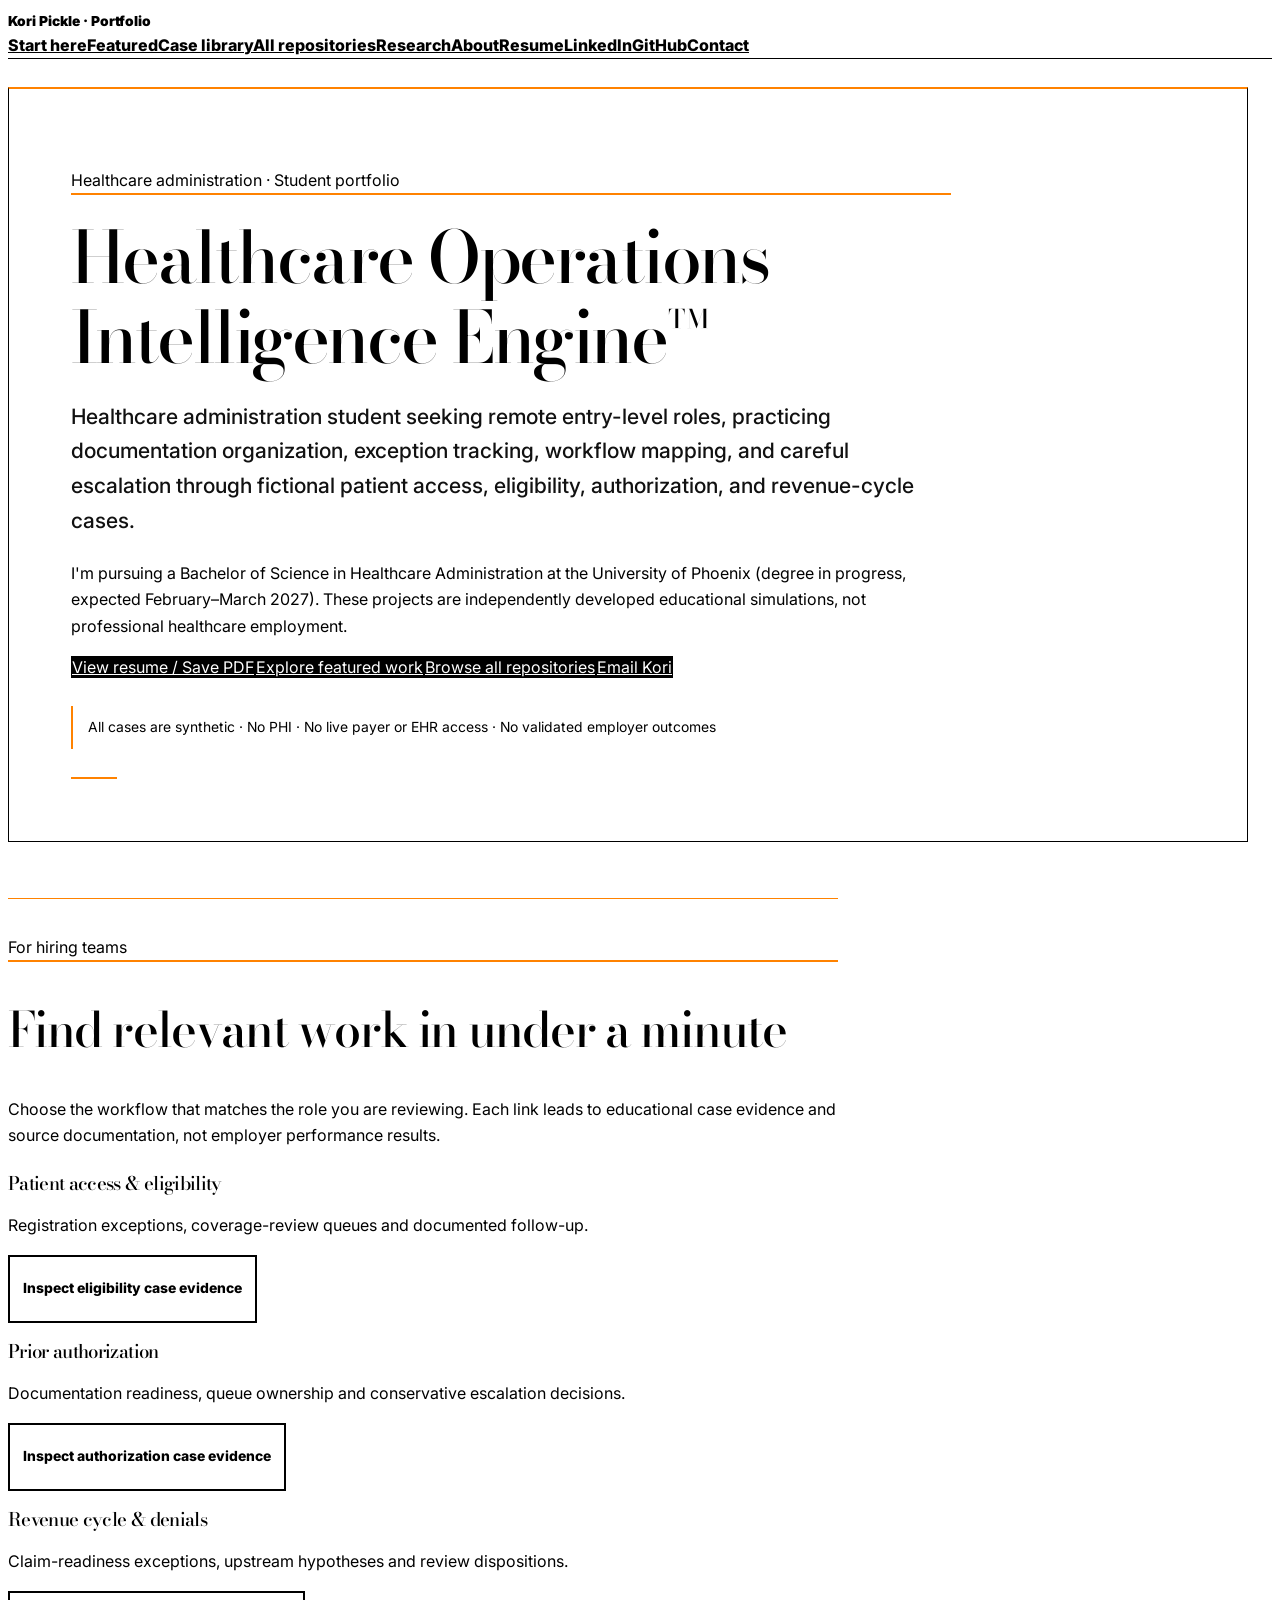
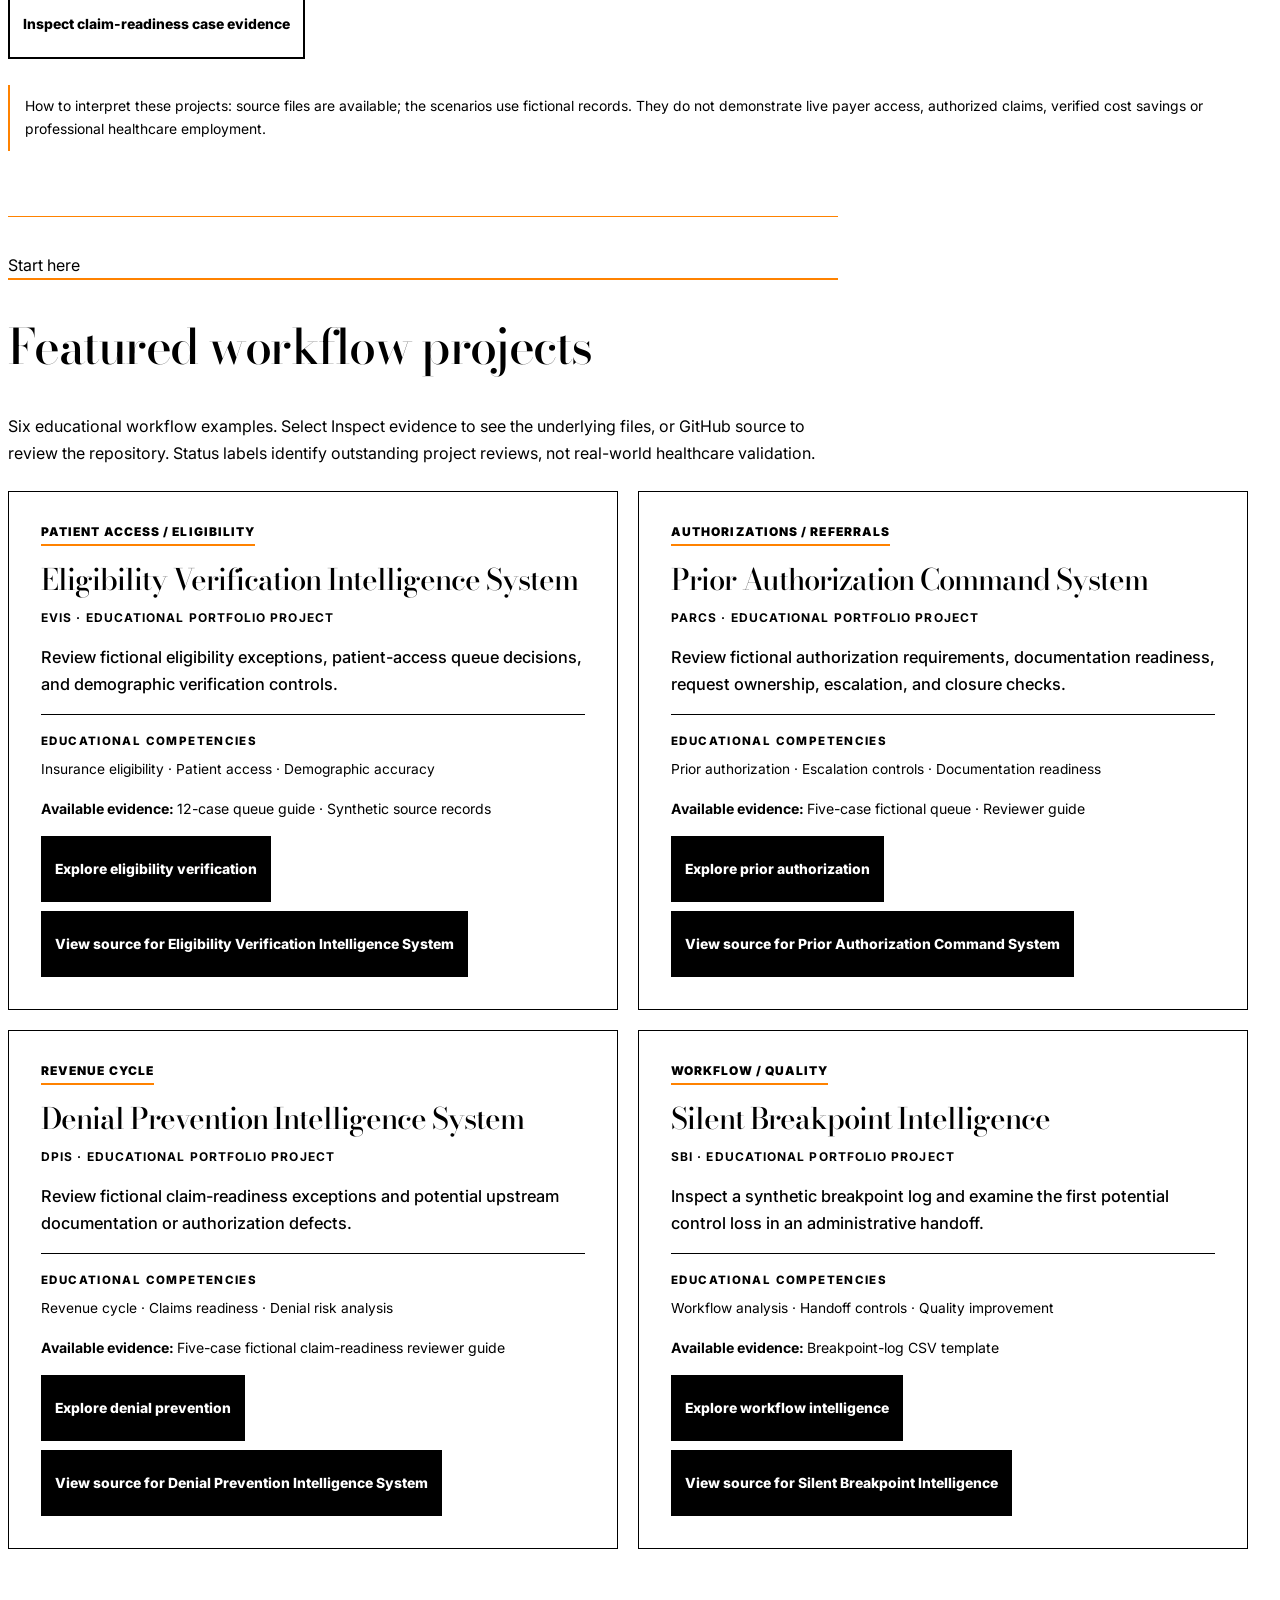
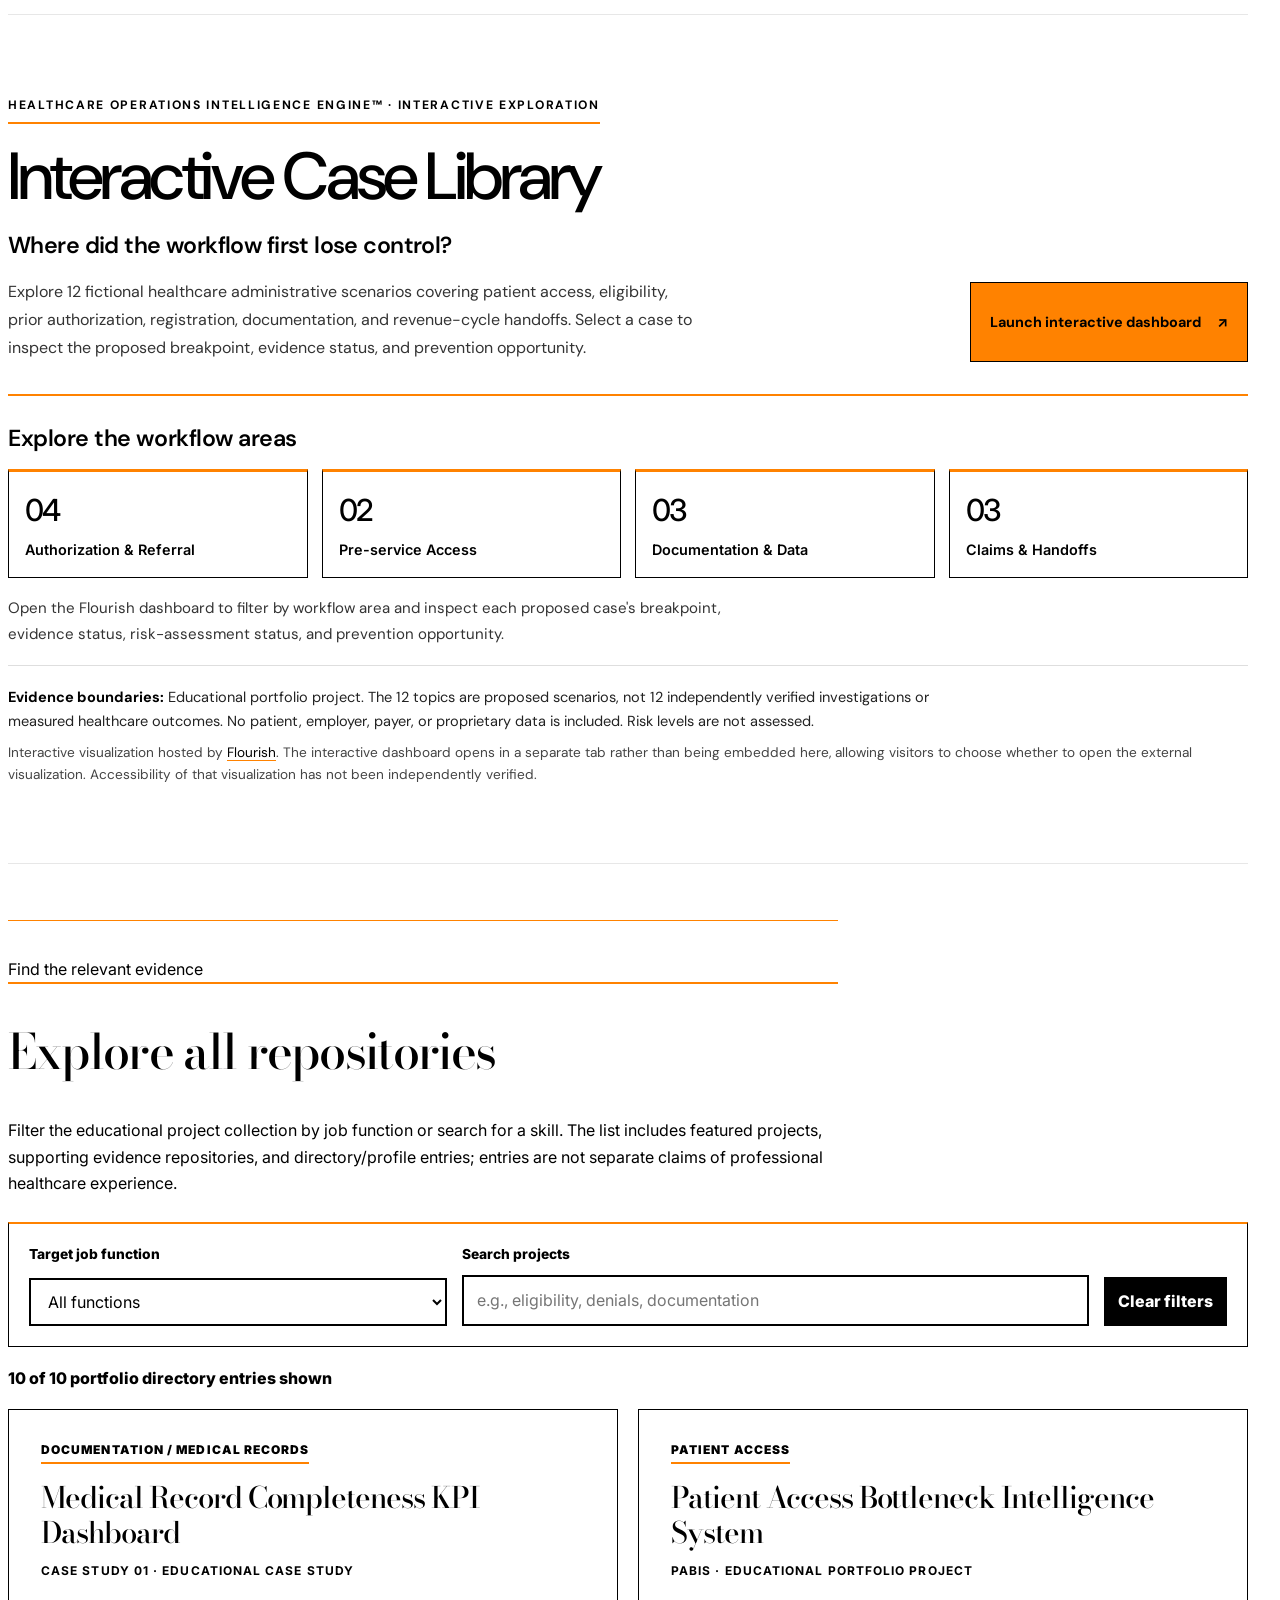
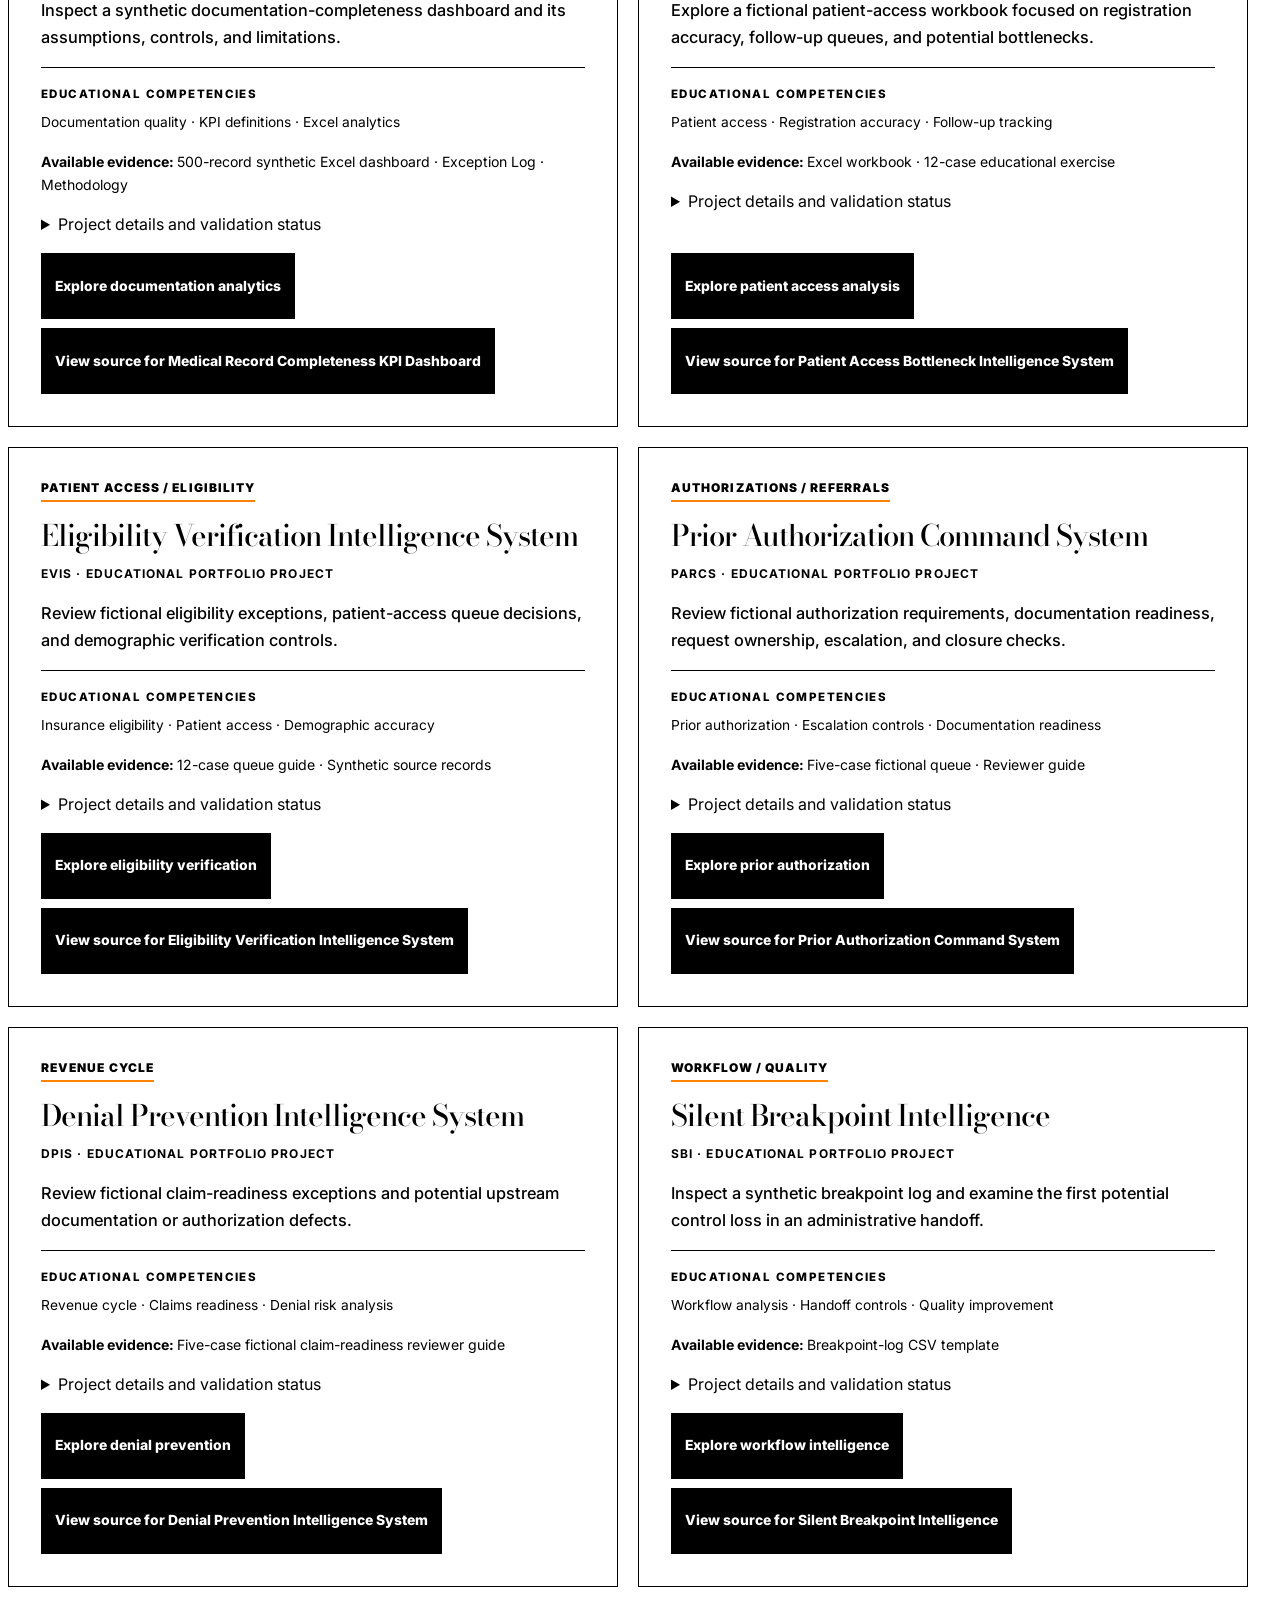
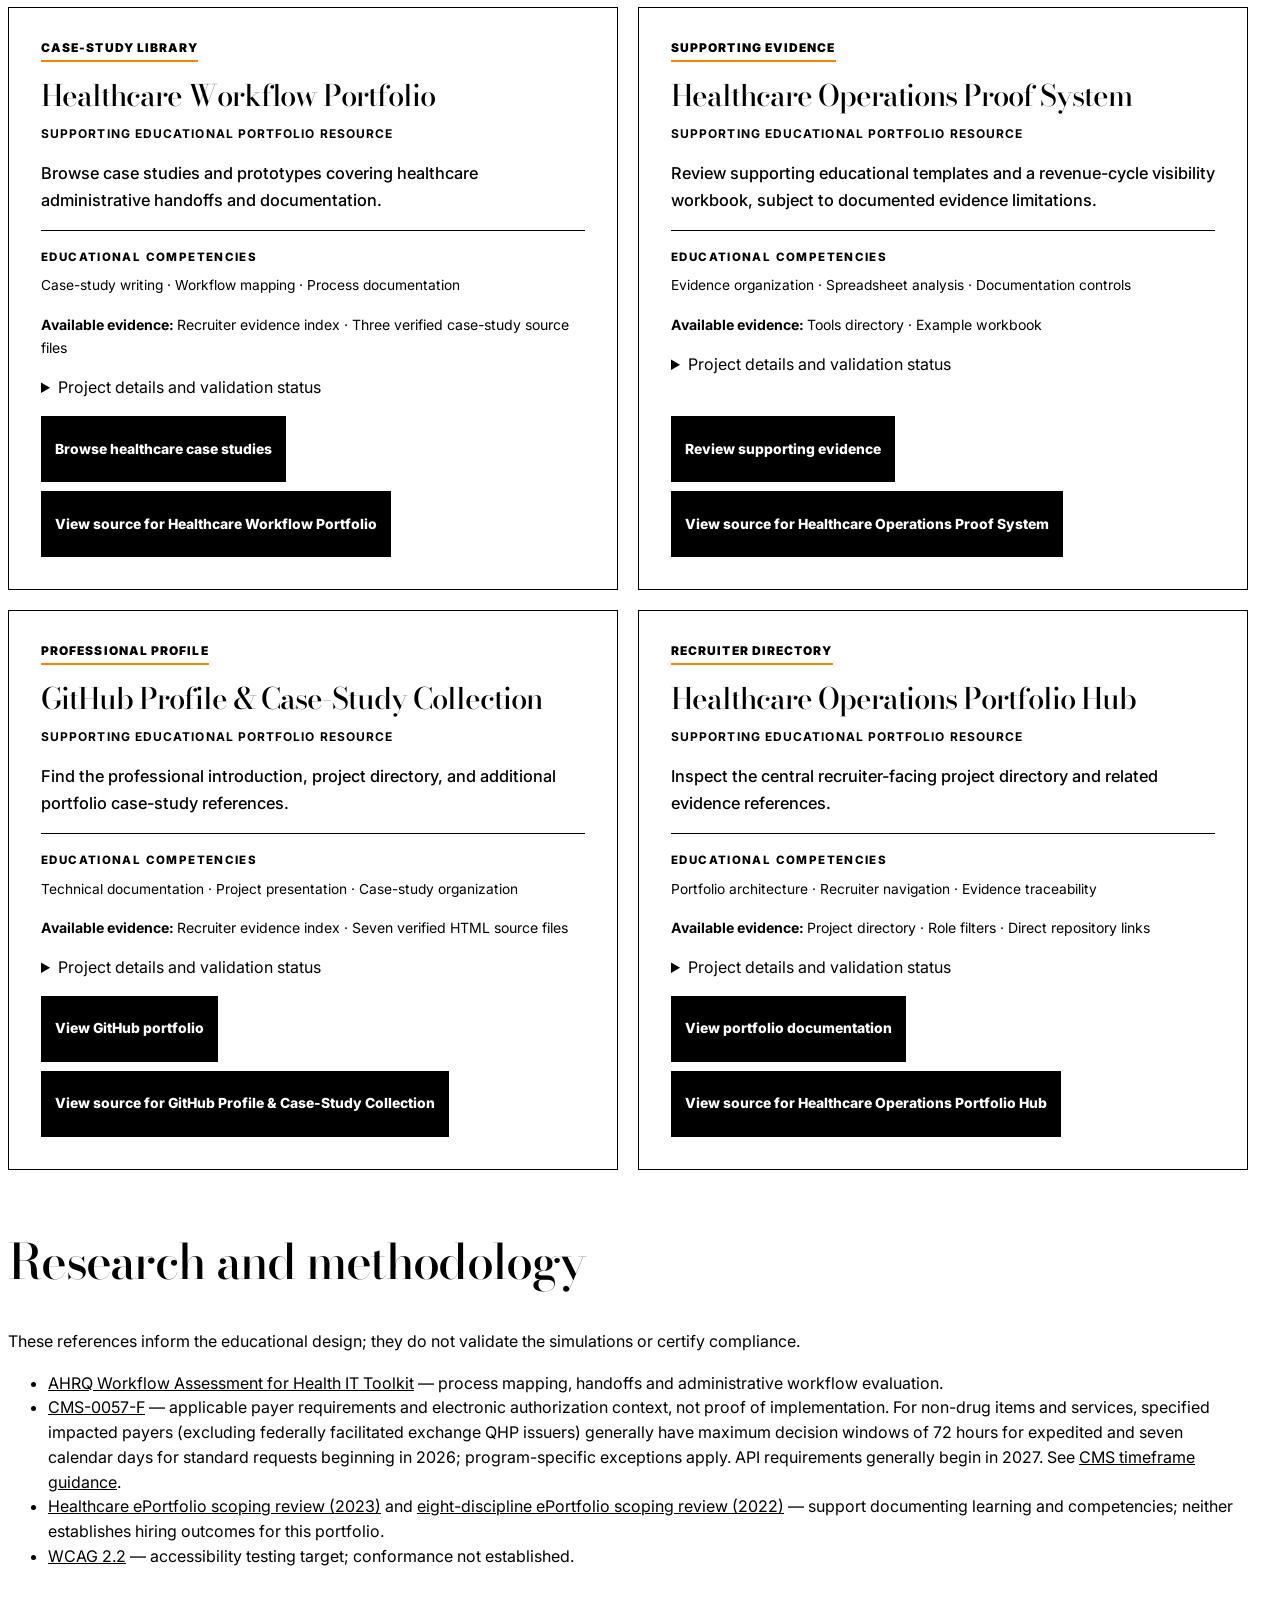
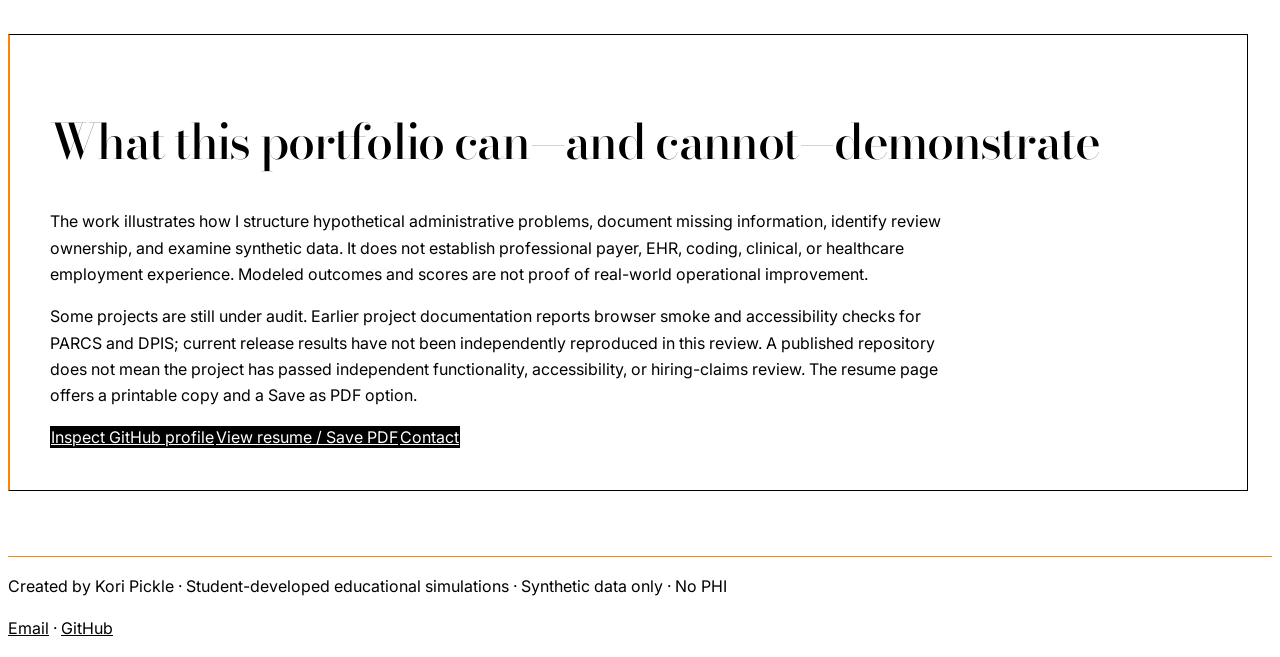
==== commit c44608ab: "Add recruiter quick-start navigation and clarify directory evidence context" ====
--- a/index.html
+++ b/index.html
@@ -1,96 +1,34 @@
 <!doctype html>
-<html lang="en">
-<head>
-<meta charset="utf-8"><meta name="viewport" content="width=device-width,initial-scale=1">
-<meta name="color-scheme" content="light">
-<title>Kori Pickle | Healthcare Operations Portfolio Hub</title>
-<meta name="description" content="Explore Kori Pickle's educational healthcare operations projects in patient access, prior authorization, revenue cycle, and workflow analysis.">
-<link rel="canonical" href="https://healthcare-operations-portfolio-hub.vercel.app/">
-<meta property="og:type" content="website"><meta property="og:title" content="Healthcare Operations Portfolio Hub | Kori Pickle">
-<meta property="og:description" content="Patient-to-Professional healthcare operations education, synthetic workflow projects, and supporting evidence.">
-<meta property="og:url" content="https://healthcare-operations-portfolio-hub.vercel.app/">
-<meta property="og:image" content="https://healthcare-operations-portfolio-hub.vercel.app/og-image.svg">
-<meta name="twitter:card" content="summary_large_image">
-<link rel="stylesheet" href="editorial-portfolio.css">
-<script type="application/ld+json">{"@context":"https://schema.org","@type":"WebSite","name":"Healthcare Operations Portfolio Hub","url":"https://healthcare-operations-portfolio-hub.vercel.app/","author":{"@type":"Person","name":"Kori Pickle","sameAs":["https://www.linkedin.com/in/kori-pickle","https://github.com/koripickle1101-TN"]}}</script>
-</head>
-<body>
-<a class="skip-link" href="#main">Skip to main content</a>
-<header class="site-header"><nav class="nav-shell" aria-label="Primary navigation">
-<a class="brand-mark" href="index.html">Kori Pickle <span>· Portfolio</span></a>
-<button id="site-nav-toggle" class="nav-toggle" type="button" aria-controls="primary-nav-links" aria-expanded="false" aria-label="Open navigation menu"><span class="nav-toggle-label">Menu</span><span class="nav-toggle-icon" aria-hidden="true">☰</span></button>
-<div class="nav-links" id="primary-nav-links">
-<a href="index.html" aria-current="page">Home</a><a href="#about">About</a><a href="projects.html">Portfolio projects</a><a href="#case-library">Case library</a><a href="#publications">Publications</a><a href="resume.html">Résumé</a><a href="#contact">Contact</a>
-</div></nav></header>
-<main id="main">
-<section class="recruiter-hero" aria-labelledby="hero-title">
-<p class="section-kicker">Healthcare administration · Professional portfolio</p><div class="accent-rule" aria-hidden="true"></div>
-<h1 id="hero-title" class="hero-title">Healthcare Operations.<br><em>A Human Perspective.</em></h1>
-<p class="hero-lead">I am pursuing a Bachelor of Science in Healthcare Administration at the University of Phoenix, with a developing focus on patient access, prior authorization, revenue cycle management, workflow reliability, and healthcare process improvement.</p>
-<p>Through independent educational projects, case studies, and synthetic data analysis, I explore how administrative workflows can be structured, evaluated, and improved.</p>
-<div class="hero-credentials"><p><strong>University of Phoenix</strong> · B.S. Healthcare Administration candidate · Expected 2027</p><p><strong>Asana Academy</strong> · Workflow Specialist Certificate completed</p></div>
-<div class="hero-actions"><a class="primary-button" href="#featured">Explore my portfolio</a><a class="secondary-button" href="resume.html">View my résumé</a></div>
-<div class="connection-links"><a href="https://www.linkedin.com/in/kori-pickle">LinkedIn</a><a href="https://github.com/koripickle1101-TN">GitHub</a><a href="#contact">Contact</a></div>
-<p class="integrity-note">Independent educational projects · Synthetic data only · No patient information</p>
+<html lang="en"><head><meta charset="utf-8"><meta name="viewport" content="width=device-width,initial-scale=1"><meta name="description" content="Explore student-developed, no-PHI healthcare administration and operations projects by job role, evidence, and source code."><meta name="color-scheme" content="light"><title>Healthcare Operations Portfolio | Kori Pickle</title><link rel="canonical" href="https://healthcare-operations-portfolio-hub.vercel.app/"><link rel="stylesheet" href="style.css"><link rel="stylesheet" href="recruiter-directory.css"><link rel="stylesheet" href="interactive-case-library.css"><link rel="stylesheet" href="mobile-editorial-polish.css"><meta property="og:title" content="Healthcare Operations Portfolio | Kori Pickle"><meta property="og:description" content="Student-developed healthcare workflow case studies and inspectable project evidence."><meta property="og:type" content="website"><meta property="og:url" content="https://healthcare-operations-portfolio-hub.vercel.app/"><meta name="twitter:card" content="summary"></head>
+<body><a class="skip-link" href="#main">Skip to main content</a><header class="site-header"><nav class="nav-shell" aria-label="Primary navigation"><a class="brand-mark" href="index.html">Kori Pickle · Portfolio</a><button id="site-nav-toggle" class="nav-toggle" type="button" aria-controls="primary-nav-links" aria-expanded="false" aria-label="Open navigation menu"><span class="nav-toggle-label">Menu</span><span class="nav-toggle-icon" aria-hidden="true">☰</span></button><div class="nav-links" id="primary-nav-links"><a href="#quick-start-title">Start here</a><a href="#featured">Featured</a><a href="#case-library">Case library</a><a href="#directory">All repositories</a><a href="#research">Research</a><a href="#about">About</a><a href="resume.html">Resume</a><a href="https://www.linkedin.com/in/kori-pickle">LinkedIn</a><a href="https://github.com/koripickle1101-TN">GitHub</a><a href="mailto:koripickle1101@gmail.com">Contact</a></div></nav></header>
+<main id="main"><section class="recruiter-hero" aria-labelledby="hero-title"><p class="eyebrow">Healthcare administration · Student portfolio</p><h1 id="hero-title">Healthcare Operations Intelligence Engine™</h1><p class="hero-lead">Healthcare administration student seeking remote entry-level roles, practicing documentation organization, exception tracking, workflow mapping, and careful escalation through fictional patient access, eligibility, authorization, and revenue-cycle cases.</p><p>I'm pursuing a Bachelor of Science in Healthcare Administration at the University of Phoenix (degree in progress, expected February–March 2027). These projects are independently developed educational simulations, not professional healthcare employment.</p><div class="hero-actions"><a class="primary-button" href="resume.html">View resume / Save PDF</a><a class="secondary-button" href="#featured">Explore featured work</a><a class="secondary-button" href="#directory">Browse all repositories</a><a class="secondary-button" href="mailto:koripickle1101@gmail.com">Email Kori</a></div><p class="integrity-note">All cases are synthetic · No PHI · No live payer or EHR access · No validated employer outcomes</p></section>
+<section class="recruiter-shortcuts directory-section" aria-labelledby="quick-start-title"><div class="section-intro"><p class="eyebrow">For hiring teams</p><h2 id="quick-start-title">Find relevant work in under a minute</h2><p>Choose the workflow that matches the role you are reviewing. Each link leads to educational case evidence and source documentation, not employer performance results.</p></div><div class="quick-start-grid"><article class="quick-start-card"><h3>Patient access &amp; eligibility</h3><p>Registration exceptions, coverage-review queues and documented follow-up.</p><a class="evidence-link" href="https://github.com/koripickle1101-TN/eligibility-verification-intelligence-system/blob/main/evidence/patient-access-queue-reviewer-guide.md">Inspect eligibility case evidence</a></article><article class="quick-start-card"><h3>Prior authorization</h3><p>Documentation readiness, queue ownership and conservative escalation decisions.</p><a class="evidence-link" href="https://github.com/koripickle1101-TN/parcs-prior-authorization-command-system/blob/main/evidence/prior-authorization-queue-example.md">Inspect authorization case evidence</a></article><article class="quick-start-card"><h3>Revenue cycle &amp; denials</h3><p>Claim-readiness exceptions, upstream hypotheses and review dispositions.</p><a class="evidence-link" href="https://github.com/koripickle1101-TN/denial-prevention-intelligence-system/blob/main/evidence/denial-queue-reviewer-guide.md">Inspect claim-readiness case evidence</a></article></div><p class="integrity-note">How to interpret these projects: source files are available; the scenarios use fictional records. They do not demonstrate live payer access, authorized claims, verified cost savings or professional healthcare employment.</p></section>
+<section id="featured" class="directory-section" aria-labelledby="featured-title"><div class="section-intro"><p class="eyebrow">Start here</p><h2 id="featured-title">Featured workflow projects</h2><p>Six educational workflow examples. Select Inspect evidence to see the underlying files, or GitHub source to review the repository. Status labels identify outstanding project reviews, not real-world healthcare validation.</p></div><div id="featured-grid" class="directory-grid"></div><noscript><p>JavaScript is unavailable. Inspect the six featured projects directly:</p><ul><li><a href="https://github.com/koripickle1101-TN/healthcare-operations-portfolio-hub/blob/main/case-studies/01-medical-record-completeness/README.md">Medical record completeness</a></li><li><a href="https://github.com/koripickle1101-TN/patient-access-bottleneck-intelligence-system">Patient access bottleneck</a></li><li><a href="https://github.com/koripickle1101-TN/eligibility-verification-intelligence-system/blob/main/evidence/patient-access-queue-reviewer-guide.md">Eligibility verification</a></li><li><a href="https://github.com/koripickle1101-TN/parcs-prior-authorization-command-system/blob/main/evidence/prior-authorization-queue-example.md">Prior authorization</a></li><li><a href="https://github.com/koripickle1101-TN/denial-prevention-intelligence-system/blob/main/evidence/denial-queue-reviewer-guide.md">Denial prevention</a></li><li><a href="https://github.com/koripickle1101-TN/silent-breakpoint-intelligence-system/blob/main/templates/breakpoint-log.csv">Workflow breakpoints</a></li></ul></noscript></section>
+
+<section id="case-library" class="case-library-section" aria-labelledby="case-library-title">
+  <p class="case-library-overline">Healthcare Operations Intelligence Engine™ · Interactive exploration</p>
+  <div class="case-library-heading">
+    <div>
+      <h2 id="case-library-title">Interactive Case Library</h2>
+      <p class="case-library-lead">Where did the workflow first lose control?</p>
+      <p class="case-library-description">Explore 12 fictional healthcare administrative scenarios covering patient access, eligibility, prior authorization, registration, documentation, and revenue-cycle handoffs. Select a case to inspect the proposed breakpoint, evidence status, and prevention opportunity.</p>
+    </div>
+    <a class="case-library-launch" href="https://public.flourish.studio/visualisation/30850574/" target="_blank" rel="noopener noreferrer" aria-label="Launch the interactive 12-case dashboard on Flourish in a new tab">Launch interactive dashboard <span aria-hidden="true">↗</span></a>
+  </div>
+  <div class="case-library-topics" aria-labelledby="case-library-topics-heading">
+    <h3 id="case-library-topics-heading">Explore the workflow areas</h3>
+    <ul class="case-library-topic-list">
+      <li><span class="case-library-topic-count">04</span><span>Authorization &amp; Referral</span></li>
+      <li><span class="case-library-topic-count">02</span><span>Pre-service Access</span></li>
+      <li><span class="case-library-topic-count">03</span><span>Documentation &amp; Data</span></li>
+      <li><span class="case-library-topic-count">03</span><span>Claims &amp; Handoffs</span></li>
+    </ul>
+    <p>Open the Flourish dashboard to filter by workflow area and inspect each proposed case's breakpoint, evidence status, risk-assessment status, and prevention opportunity.</p>
+  </div>
+  <p class="case-library-evidence"><strong>Evidence boundaries:</strong> Educational portfolio project. The 12 topics are proposed scenarios, not 12 independently verified investigations or measured healthcare outcomes. No patient, employer, payer, or proprietary data is included. Risk levels are not assessed.</p>
+  <p class="case-library-credit">Interactive visualization hosted by <a href="https://public.flourish.studio/visualisation/30850574/" target="_blank" rel="noopener noreferrer">Flourish</a>. The interactive dashboard opens in a separate tab rather than being embedded here, allowing visitors to choose whether to open the external visualization. Accessibility of that visualization has not been independently verified.</p>
 </section>
-<section id="about" class="section" aria-labelledby="about-title">
-<div class="section-intro"><p class="section-kicker">01 · About and educational competencies</p><h2 id="about-title">Patient-to-Professional.</h2><div class="accent-rule" aria-hidden="true"></div><p>My work connects healthcare administration coursework with independent workflow exercises. The competencies below reflect educational study and portfolio development, not formal healthcare employment.</p></div>
-<div class="competency-grid">
-<div class="competency-item"><h3>Patient access and eligibility</h3><p>Registration accuracy, insurance eligibility concepts, and administrative exception tracking.</p></div>
-<div class="competency-item"><h3>Prior authorization and referrals</h3><p>Documentation readiness, request ownership, escalation, and handoff controls.</p></div>
-<div class="competency-item"><h3>Revenue cycle and denials</h3><p>Claim-readiness concepts, upstream defects, and denial-risk analysis.</p></div>
-<div class="competency-item"><h3>Workflow and quality improvement</h3><p>Workflow mapping, process ownership, investigation, and operational controls.</p></div>
-<div class="competency-item"><h3>Health information and analytics</h3><p>Documentation completeness, synthetic data, Excel, data quality, and KPIs.</p></div>
-<div class="competency-item"><h3>Responsible healthcare technology</h3><p>Human oversight, privacy awareness, automation concepts, and evidence validation.</p></div>
-</div>
-</section>
-<section id="featured" class="section" aria-labelledby="featured-title">
-<div class="section-intro"><p class="section-kicker">02 · Selected educational work</p><h2 id="featured-title">The Portfolio.</h2><div class="accent-rule" aria-hidden="true"></div><p>Four flagship workflow projects, each with a complete name, plain-language purpose, educational competencies, and supporting documentation. All examples are fictional or synthetic.</p></div>
-<div class="directory-grid" id="featured-grid"></div>
-<p class="featured-tail"><a class="secondary-button" href="projects.html">Explore all healthcare projects and resources</a></p>
-</section>
-<section id="methodology" class="section" aria-labelledby="methodology-title">
-<p class="section-kicker">03 · Healthcare Operations Intelligence Engine™</p><h2 id="methodology-title">Where did the workflow<br>first lose control?</h2><div class="accent-rule" aria-hidden="true"></div>
-<p>My educational analysis framework examines administrative handoffs and control gaps using five steps.</p>
-<div class="method-grid">
-<div class="method-step"><span class="method-index">01</span><h3>Detect</h3><p>Identify the issue or exception.</p></div>
-<div class="method-step"><span class="method-index">02</span><h3>Diagnose</h3><p>Examine contributing causes.</p></div>
-<div class="method-step"><span class="method-index">03</span><h3>Prevent</h3><p>Identify possible controls.</p></div>
-<div class="method-step"><span class="method-index">04</span><h3>Improve</h3><p>Design a more reliable process.</p></div>
-<div class="method-step"><span class="method-index">05</span><h3>Validate</h3><p>Evaluate available evidence and KPIs.</p></div>
-</div>
-<p class="note">Educational framework; not independently validated healthcare outcomes or consulting methodology.</p>
-</section>
-<section id="case-library" class="section case-library-section" aria-labelledby="case-library-title">
-<p class="case-library-overline">04 · Healthcare Operations Intelligence Engine™</p>
-<div class="case-library-heading"><div><h2 id="case-library-title">Interactive Case Library</h2><p class="case-library-lead">Where did the workflow first lose control?</p><p class="case-library-description">Explore 12 fictional healthcare administrative scenarios covering eligibility, authorizations, referrals, registration, documentation, and revenue-cycle handoffs. Each explores a proposed breakpoint and prevention opportunity.</p></div>
-<a class="case-library-launch" href="https://public.flourish.studio/visualisation/30850574/" target="_blank" rel="noopener noreferrer" aria-label="Explore the interactive case library on Flourish in a new tab">Explore the case library ↗</a></div>
-<div class="case-library-topics"><h3>Explore four workflow areas</h3><ul class="case-library-topic-list">
-<li><span class="case-library-topic-count">04</span><span>Authorization &amp; Referral</span></li>
-<li><span class="case-library-topic-count">02</span><span>Pre-service Access</span></li>
-<li><span class="case-library-topic-count">03</span><span>Documentation &amp; Data</span></li>
-<li><span class="case-library-topic-count">03</span><span>Claims &amp; Handoffs</span></li>
-</ul></div>
-<p class="case-library-evidence"><strong>Evidence boundaries:</strong> These 12 topics are proposed educational scenarios, not independently verified investigations or measured healthcare outcomes. They contain no real patient, payer, employer, or proprietary data. Risk levels are not assessed.</p>
-<p class="case-library-credit">Visualization hosted by <a href="https://public.flourish.studio/visualisation/30850574/" target="_blank" rel="noopener noreferrer">Flourish (opens in a new tab)</a>; the dashboard is not embedded.</p>
-</section>
-<section id="publications" class="section" aria-labelledby="publications-title"><p class="section-kicker">05 · Independent educational publication</p>
-<h2 id="publications-title">Healthcare Operations <em>Insights.</em></h2><div class="accent-rule" aria-hidden="true"></div>
-<p>Healthcare Operations Insights explores patient access, revenue cycle management, administrative workflow reliability, and responsible healthcare process improvement through independent educational writing.</p>
-<p><strong>Written by Kori Pickle.</strong> Direct newsletter URL has not been confirmed for this site; explore my professional publishing activity on LinkedIn.</p>
-<a class="secondary-button" href="https://www.linkedin.com/in/kori-pickle">Explore my LinkedIn profile</a>
-</section>
-<section id="directory" class="section" aria-labelledby="directory-teaser"><p class="section-kicker">06 · Full portfolio directory</p><h2 id="directory-teaser">Find the relevant evidence.</h2><div class="accent-rule" aria-hidden="true"></div><p>Browse all ten current directory entries by healthcare function or search by complete name, acronym, skill, and evidence type. Supporting resources are clearly distinguished from flagship projects.</p><a class="primary-button" href="projects.html">Explore all healthcare projects</a></section>
-<section id="integrity" class="section about-panel" aria-labelledby="integrity-title">
-<p class="section-kicker">07 · Professional integrity</p><h2 id="integrity-title">Educational Portfolio &amp; Professional Integrity</h2><div class="accent-rule" aria-hidden="true"></div>
-<p>This portfolio demonstrates my developing knowledge of healthcare administration through independent educational projects, workflow simulations, case studies, and synthetic data analysis.</p>
-<p>These projects do not represent formal healthcare employment, clinical practice, production healthcare systems, or measured organizational outcomes. Project-specific validation results and limitations are retained alongside their supporting documentation.</p>
-<details class="details-disclosure"><summary>Read additional limitations and validation boundaries</summary><p>No live payer transactions, EHR access, clinical decision-making, or actual patient data is represented. Some project audits remain open. A repository publication, browser smoke test, or modeled improvement is not evidence of independent application certification or real-world operational results.</p></details>
-</section>
-<section id="contact" class="section" aria-labelledby="contact-title"><p class="section-kicker">08 · Professional connections</p><h2 id="contact-title">Connect &amp; explore.</h2><div class="accent-rule" aria-hidden="true"></div><p>Explore my educational projects, professional development, and résumé.</p>
-<div class="hero-actions"><a class="primary-button" href="resume.html">View résumé / Print to PDF</a><a class="secondary-button" href="https://www.linkedin.com/in/kori-pickle">LinkedIn profile</a><a class="secondary-button" href="https://github.com/koripickle1101-TN">GitHub profile</a><a class="secondary-button" href="mailto:koripickle1101@gmail.com">Email Kori</a></div>
-</section>
-</main>
-<footer class="site-footer"><p>Created by Kori Pickle · Independent educational healthcare operations projects · Synthetic data only · No PHI</p><nav aria-label="Footer navigation"><a href="index.html">Home</a><a href="projects.html">Projects</a><a href="#case-library">Case library</a><a href="#publications">Publications</a><a href="resume.html">Résumé</a><a href="https://www.linkedin.com/in/kori-pickle">LinkedIn</a><a href="https://github.com/koripickle1101-TN">GitHub</a><a href="mailto:koripickle1101@gmail.com">Contact</a></nav></footer>
-<script src="recruiter-directory.js" defer></script><script src="mobile-navigation.js" defer></script>
-</body></html>+<section id="directory" class="directory-section" aria-labelledby="directory-title"><div class="section-intro"><p class="eyebrow">Find the relevant evidence</p><h2 id="directory-title">Explore all repositories</h2><p>Filter the educational project collection by job function or search for a skill. The list includes featured projects, supporting evidence repositories, and directory/profile entries; entries are not separate claims of professional healthcare experience.</p></div>
+<noscript><p>Interactive search requires JavaScript. Use the <a href="https://github.com/koripickle1101-TN">GitHub profile</a> to browse repositories.</p><style>.filter-panel{display:none}</style></noscript><div class="filter-panel"><label for="role-filter">Target job function</label><select id="role-filter"><option value="all">All functions</option><option value="access">Patient access / eligibility</option><option value="authorization">Prior authorization / referrals</option><option value="revenue">Revenue cycle / denials</option><option value="documentation">Documentation / medical records</option><option value="quality">Quality / workflow operations</option><option value="data">Health IT / data quality</option></select><label for="project-search">Search projects</label><input id="project-search" type="search" autocomplete="off" placeholder="e.g., eligibility, denials, documentation"><button id="clear-filters" type="button">Clear filters</button></div><p id="result-count" class="result-count" role="status" aria-live="polite"></p><div id="directory-grid" class="directory-grid"></div><p id="empty-results" hidden>No projects match these filters. Clear filters to view the full directory.</p></section>
+<section id="research" class="directory-section" aria-labelledby="research-title"><h2 id="research-title">Research and methodology</h2><p>These references inform the educational design; they do not validate the simulations or certify compliance.</p><ul><li><a href="https://digital.ahrq.gov/health-it-tools-and-resources/evaluation-resources/workflow-assessment-health-it-toolkit">AHRQ Workflow Assessment for Health IT Toolkit</a> — process mapping, handoffs and administrative workflow evaluation.</li><li><a href="https://www.cms.gov/initiatives/burden-reduction/overview/interoperability/policies-regulations/cms-interoperability-prior-authorization-final-rule-cms-0057-f">CMS-0057-F</a> — applicable payer requirements and electronic authorization context, not proof of implementation. For non-drug items and services, specified impacted payers (excluding federally facilitated exchange QHP issuers) generally have maximum decision windows of 72 hours for expedited and seven calendar days for standard requests beginning in 2026; program-specific exceptions apply. API requirements generally begin in 2027. See <a href="https://www.cms.gov/initiatives/burden-reduction/overview/interoperability/frequently-asked-questions/improving-prior-authorization-processes">CMS timeframe guidance</a>.</li><li><a href="https://doi.org/10.21153/jtlge2023vol14no1art1704">Healthcare ePortfolio scoping review (2023)</a> and <a href="https://pubmed.ncbi.nlm.nih.gov/35917735/">eight-discipline ePortfolio scoping review (2022)</a> — support documenting learning and competencies; neither establishes hiring outcomes for this portfolio.</li><li><a href="https://www.w3.org/TR/WCAG22/">WCAG 2.2</a> — accessibility testing target; conformance not established.</li></ul></section><section id="about" class="directory-section about-panel"><h2>What this portfolio can—and cannot—demonstrate</h2><p>The work illustrates how I structure hypothetical administrative problems, document missing information, identify review ownership, and examine synthetic data. It does not establish professional payer, EHR, coding, clinical, or healthcare employment experience. Modeled outcomes and scores are not proof of real-world operational improvement.</p><p>Some projects are still under audit. Earlier project documentation reports browser smoke and accessibility checks for PARCS and DPIS; current release results have not been independently reproduced in this review. A published repository does not mean the project has passed independent functionality, accessibility, or hiring-claims review. The resume page offers a printable copy and a Save as PDF option.</p><div class="hero-actions"><a class="secondary-button" href="https://github.com/koripickle1101-TN">Inspect GitHub profile</a><a class="secondary-button" href="resume.html">View resume / Save PDF</a><a class="secondary-button" href="mailto:koripickle1101@gmail.com">Contact</a></div></section></main>
+<footer class="site-footer"><p>Created by Kori Pickle · Student-developed educational simulations · Synthetic data only · No PHI</p><p><a href="mailto:koripickle1101@gmail.com">Email</a> · <a href="https://github.com/koripickle1101-TN">GitHub</a></p></footer><script src="recruiter-directory.js" defer></script><script src="mobile-navigation.js" defer></script></body></html>
--- a/recruiter-directory.css
+++ b/recruiter-directory.css
@@ -0,0 +1,191 @@
+@import url('https://fonts.googleapis.com/css2?family=Bodoni+Moda:opsz,wght@6..96,400;6..96,500;6..96,600&family=Inter:wght@400;500;600;700;800&display=swap');
+@import url('https://fonts.googleapis.com/css2?family=Inter:wght@400;500;600;700;800;900&display=swap');
+:root{--orange:#FF8200;--black:#000;--white:#FFF}
+html{scroll-behavior:smooth;background:#fff!important}
+body{font-family:'Inter',sans-serif!important;background:#fff!important;color:#000!important;line-height:1.55}
+body:before{background:#fff!important}
+h1,h2,h3{font-family:'Inter',sans-serif!important;color:#000!important;font-weight:800!important;letter-spacing:-.055em!important;line-height:1.08!important}
+p{line-height:1.65}
+.site-header{background:#fff!important;border-bottom:2px solid #000;position:relative;z-index:1}
+.nav-shell{align-items:center;flex-wrap:wrap;background:#fff!important}
+.brand-mark{font-size:.86rem;text-decoration:none;font-weight:900!important}
+.nav-links{align-items:center}
+.nav-links a:hover{border-color:#FF8200!important}
+.skip-link{position:absolute;left:10px;top:-90px;background:#fff;padding:12px;z-index:100}
+.skip-link:focus{top:10px}
+main{max-width:1240px!important;background:#fff!important}
+.recruiter-hero{padding:clamp(26px,5vw,72px);margin:28px 0 44px;border:2px solid #000;border-top:9px solid #FF8200;background:#fff!important}
+.recruiter-hero h1{font-size:clamp(2.6rem,5.6vw,5.5rem)!important;max-width:960px;margin:22px 0;line-height:1.02!important;font-weight:900!important}
+.recruiter-hero p{max-width:880px}
+.hero-lead{font-size:clamp(1.08rem,2.1vw,1.32rem);color:#111!important;font-weight:500}
+.primary-button{background:#FF8200!important;color:#000!important;border:2px solid #000!important}
+.secondary-button{background:#fff!important;color:#000!important;border:2px solid #000!important}
+.primary-button:hover,.secondary-button:hover{box-shadow:4px 4px 0 #FF8200}
+.integrity-note{font-size:.87rem;border-left:5px solid #FF8200;padding:10px 15px;background:#fff!important;margin-top:26px}
+.directory-section{margin:55px 0 75px;background:#fff!important}
+.directory-section h2{font-size:clamp(2rem,3.8vw,3.6rem)!important}
+.section-intro{max-width:830px;margin-bottom:25px}
+.eyebrow{border-bottom:4px solid #FF8200!important;color:#000!important}
+.directory-grid{display:grid;grid-template-columns:repeat(2,minmax(0,1fr));gap:20px}
+.recruiter-card{border:2px solid #111;background:#fff!important;padding:clamp(20px,3vw,30px);display:flex;flex-direction:column;gap:13px;min-width:0;box-shadow:6px 6px 0 #FF8200}
+.recruiter-card h3{font-size:clamp(1.35rem,2.15vw,1.85rem)!important;margin:0!important;font-weight:800!important}
+.recruiter-card p{margin:0!important}
+.card-top{display:flex;flex-wrap:wrap;justify-content:space-between;gap:8px;align-items:center}
+.card-category{font-size:.75rem;font-weight:900;letter-spacing:.09em;text-transform:uppercase;color:#000;border-bottom:3px solid #FF8200;padding-bottom:3px}
+.review-status{font-size:.73rem;font-weight:600;background:#fff!important;border:1px solid #222;border-radius:2px;padding:5px 8px;color:#000}
+.card-summary{flex:1}
+.card-evidence{font-size:.88rem}
+.card-actions{display:flex;flex-wrap:wrap;gap:9px;margin-top:5px}
+.evidence-link{display:inline-flex;padding:10px 13px;border:2px solid #000;background:#fff!important;color:#000!important;font-size:.84rem;font-weight:800;text-decoration:none;line-height:1.4;min-height:44px;align-items:center}
+.evidence-link:hover{background:#FF8200!important}
+.filter-panel{display:grid;grid-template-columns:minmax(150px,1fr) minmax(150px,1.5fr) auto;gap:10px 15px;align-items:end;background:#fff!important;border:2px solid #000;border-top:6px solid #FF8200;padding:20px;margin:18px 0}
+.filter-panel label{font-weight:800;font-size:.86rem;grid-row:1}
+.filter-panel select,.filter-panel input,.filter-panel button{font:inherit;min-width:0;width:100%;border:2px solid #000;background:#fff!important;color:#000;padding:11px 13px;min-height:46px;grid-row:2}
+.filter-panel button{cursor:pointer;font-weight:800;background:#FF8200!important}
+.result-count{font-weight:800;margin:18px 0}
+.about-panel{background:#fff!important;border:2px solid #000;border-left:8px solid #FF8200;padding:clamp(20px,4vw,40px)}
+.about-panel p{max-width:900px}
+.site-footer{background:#fff!important;border-top:5px solid #FF8200!important}
+a:focus-visible,button:focus-visible,input:focus-visible,select:focus-visible{outline:3px solid #FF8200;outline-offset:3px}
+#empty-results{padding:22px;border:2px dashed #000}
+@media(max-width:780px){.directory-grid{grid-template-columns:1fr}.filter-panel{display:flex;flex-direction:column;align-items:stretch}.filter-panel label,.filter-panel input,.filter-panel select,.filter-panel button{width:100%}.recruiter-hero{margin-top:18px}.nav-shell{padding:16px 20px}.nav-links{gap:12px}main{padding:0 18px 40px!important}.directory-section{margin:36px 0 52px}.recruiter-card{box-shadow:4px 4px 0 #FF8200}}
+@media(prefers-reduced-motion:reduce){html{scroll-behavior:auto}}
+
+/* Locked recruiter typography: Inter sans-serif for all portfolio text; no serif or Arial fallback. */
+html body,html body h1,html body h2,html body h3,html body h4,html body p,html body a,html body button,html body input,html body select,html body label,html body span,html body strong{font-family:'Inter',sans-serif!important}
+
+/* Tennessee orange: deliberate, high-visibility structural treatment */
+:root{--orange:#FF8200!important;--brand-orange:#FF8200}
+.site-header{border-bottom:5px solid var(--brand-orange)!important}
+.brand-mark:before{width:13px!important;height:13px!important}
+.nav-links a{font-weight:800!important}
+.nav-links a:hover,.nav-links a:focus-visible{color:#000!important;border-bottom:3px solid var(--brand-orange)!important}
+.recruiter-hero{border-top:14px solid var(--brand-orange)!important;position:relative}
+.recruiter-hero:after{content:"";display:block;width:min(300px,65%);height:9px;background:var(--brand-orange);margin-top:28px}
+.recruiter-hero h1{border-left:9px solid var(--brand-orange);padding-left:clamp(14px,2.5vw,28px)}
+.hero-actions .primary-button{background:var(--brand-orange)!important;border-color:#000!important}
+.hero-actions .secondary-button:hover{background:var(--brand-orange)!important}
+.integrity-note{border-left:8px solid var(--brand-orange)!important;border-bottom:3px solid var(--brand-orange)}
+.directory-section>.section-intro{border-top:7px solid var(--brand-orange);padding-top:19px}
+.directory-section h2{border-bottom:5px solid var(--brand-orange);padding-bottom:14px;width:fit-content;max-width:100%}
+#featured-grid .recruiter-card{border-top:9px solid var(--brand-orange)!important}
+#directory-grid .recruiter-card{border-left:7px solid var(--brand-orange)!important}
+.recruiter-card{box-shadow:7px 7px 0 var(--brand-orange)!important}
+.card-category{border-bottom:4px solid var(--brand-orange)!important}
+.card-actions .evidence-link:first-child{background:var(--brand-orange)!important;border-color:#000!important}
+.card-actions .evidence-link:first-child:hover{background:#fff!important}
+.filter-panel{border-top:10px solid var(--brand-orange)!important}
+.filter-panel button{background:var(--brand-orange)!important}
+.about-panel{border-left:12px solid var(--brand-orange)!important;border-top:6px solid var(--brand-orange)!important}
+.site-footer{border-top:8px solid var(--brand-orange)!important}
+@media(max-width:780px){.recruiter-hero h1{border-left:6px solid var(--brand-orange)}.recruiter-card{box-shadow:4px 4px 0 var(--brand-orange)!important}}
+
+/* Recruiter usability refinement: readable cards, reduced visual noise, consistent spacing */
+.recruiter-card{box-shadow:none!important;border:1px solid #181818!important;border-top:5px solid #FF8200!important;padding:clamp(22px,2.5vw,32px)!important;gap:16px!important}
+#directory-grid .recruiter-card{border-left:4px solid #FF8200!important;border-top:1px solid #181818!important}
+.recruiter-card h3{font-size:clamp(1.25rem,1.9vw,1.65rem)!important;line-height:1.22!important;letter-spacing:-.035em!important}
+.card-top{align-items:flex-start!important}
+.card-category{line-height:1.4!important}
+.review-status{max-width:100%;line-height:1.35!important;text-align:center}
+.card-summary{font-size:.96rem!important;line-height:1.65!important}
+.card-actions{margin-top:auto!important}
+.evidence-link{font-size:.87rem!important}
+.directory-section{margin:56px 0 65px!important}
+.directory-section>.section-intro{border-top:4px solid #FF8200!important}
+.directory-section h2{border-bottom:3px solid #FF8200!important}
+.about-panel{border-left:6px solid #FF8200!important;border-top:3px solid #FF8200!important}
+@media(max-width:1000px){
+.directory-grid{grid-template-columns:1fr!important;gap:18px!important}
+.recruiter-card{width:100%!important}
+.filter-panel{display:flex!important;flex-direction:column!important;align-items:stretch!important;gap:10px!important}
+.filter-panel label,.filter-panel input,.filter-panel select,.filter-panel button{width:100%!important;grid-row:auto!important}
+.filter-panel button{min-height:48px!important}
+}
+@media(min-width:1001px){.directory-grid{grid-template-columns:repeat(2,minmax(0,1fr))!important}}
+
+/* Absolute white-only surface lock: eliminate every cream/off-white panel and inherited surface. */
+:root{--white:#FFFFFF!important;--soft:#FFFFFF!important;--panel:#FFFFFF!important;--warm:#FFFFFF!important}
+html,body,body:before,main,.site-header,.nav-shell,.recruiter-hero,.directory-section,.section-intro,.recruiter-card,.filter-panel,.about-panel,.site-footer,.integrity-note,.review-status,#featured-grid,#directory-grid,#empty-results{background-color:#FFFFFF!important;background-image:none!important}
+html,body{color-scheme:only light!important}
+.recruiter-card,.recruiter-hero,.filter-panel,.about-panel{background:#FFFFFF!important}
+
+/* Tennessee orange stays exact; softer visual weight comes from smaller accent areas. */
+.site-header{border-bottom-width:2px!important}
+.recruiter-hero{border-top-width:5px!important}
+.recruiter-hero h1{border-left-width:4px!important}
+.recruiter-hero:after{height:4px!important;width:min(210px,45%)!important}
+.integrity-note{border-left-width:4px!important;border-bottom-width:1px!important}
+.directory-section>.section-intro{border-top-width:3px!important}
+.directory-section h2{border-bottom-width:2px!important}
+#featured-grid .recruiter-card{border-top-width:4px!important}
+#directory-grid .recruiter-card{border-left-width:3px!important}
+.filter-panel{border-top-width:4px!important}
+.about-panel{border-left-width:4px!important;border-top-width:2px!important}
+.site-footer{border-top-width:3px!important}
+.recruiter-card{box-shadow:none!important}
+
+
+/* Editorial refinement: three original, fully opaque brand colors only.
+   Reduce visual orange coverage; preserve #FF8200 unchanged. */
+:root{--orange:#FF8200;--brand-orange:#FF8200;--black:#000000;--white:#FFFFFF}
+html body{color:#000000!important;background:#FFFFFF!important}
+html body h1,html body h2,html body h3,
+html body .recruiter-hero h1,html body .directory-section h2,
+html body .recruiter-card h3 {
+ font-family:'Bodoni Moda',Georgia,serif!important;
+ font-weight:500!important;letter-spacing:-.035em!important;
+ color:#000000!important;overflow-wrap:break-word;
+}
+html body h1,html body .recruiter-hero h1{line-height:1.12!important}
+html body .recruiter-card h3{font-size:clamp(1.6rem,2.3vw,2.15rem)!important;line-height:1.19!important}
+html body p,html body a,html body button,html body input,
+html body select,html body label,html body span,html body strong{
+ font-family:'Inter',Arial,sans-serif!important;color:#000000;
+}
+.site-header{border-bottom:1px solid #000000!important}
+.brand-mark:before{width:7px!important;height:7px!important;border-radius:0!important}
+.recruiter-hero{border:1px solid #000000!important;border-top:2px solid #FF8200!important;padding:clamp(24px,5vw,62px)!important}
+.recruiter-hero h1{border:0!important;padding-left:0!important}
+.recruiter-hero:after{width:46px!important;height:2px!important;background:#FF8200!important}
+.eyebrow,.card-category{border-bottom:2px solid #FF8200!important}
+.directory-section>.section-intro{border-top:1px solid #FF8200!important}
+.directory-section h2{border-bottom:0!important;padding-bottom:0!important}
+#featured-grid .recruiter-card,#directory-grid .recruiter-card{
+ border:1px solid #000000!important;border-top:1px solid #000000!important;
+ border-left:1px solid #000000!important;box-shadow:none!important;
+ border-radius:0!important;background:#FFFFFF!important;
+}
+.recruiter-card .card-acronym{margin:-5px 0 0!important;font-size:.75rem!important;
+ font-weight:700;letter-spacing:.09em;text-transform:uppercase;color:#000000!important}
+.recruiter-card .card-purpose{font-size:1.02rem!important;line-height:1.65!important;
+ font-weight:500;color:#000000!important}
+.recruiter-card .card-competencies{padding-top:12px;border-top:1px solid #000000}
+.recruiter-card .competencies-label{font-size:.72rem;letter-spacing:.12em;
+ text-transform:uppercase;font-weight:800;color:#000000}
+.recruiter-card .card-competencies p{font-size:.86rem!important;margin:7px 0 0!important}
+.recruiter-card .review-status{border:1px solid #000000!important;
+ border-radius:0!important;background:#FFFFFF!important}
+.hero-actions .primary-button,.hero-actions .secondary-button{
+ background:#000000!important;color:#FFFFFF!important;border:1px solid #000000!important;
+ border-radius:0!important;box-shadow:none!important}
+.hero-actions .primary-button:hover,.hero-actions .secondary-button:hover{
+ background:#FFFFFF!important;color:#000000!important;border-color:#000000!important;box-shadow:none!important}
+.card-actions .evidence-link,.card-actions .evidence-link:first-child{
+ background:#000000!important;color:#FFFFFF!important;border:1px solid #000000!important;
+ border-radius:0!important;box-shadow:none!important}
+.card-actions .evidence-link:hover,.card-actions .evidence-link:first-child:hover{
+ background:#FFFFFF!important;color:#000000!important}
+.filter-panel{border:1px solid #000000!important;border-top:2px solid #FF8200!important}
+.filter-panel button{background:#000000!important;color:#FFFFFF!important;border:1px solid #000000!important}
+.filter-panel button:hover{background:#FFFFFF!important;color:#000000!important}
+.about-panel{border:1px solid #000000!important;border-left:2px solid #FF8200!important;
+ border-top:1px solid #000000!important}
+.site-footer{border-top:1px solid #FF8200!important}
+.integrity-note{border-left:2px solid #FF8200!important;border-bottom:0!important}
+@media(max-width:640px){
+ html body .recruiter-card h3{font-size:clamp(1.52rem,6vw,1.95rem)!important}
+ html body .recruiter-hero h1{font-size:clamp(2.35rem,10vw,3.4rem)!important}
+ .recruiter-card{padding:22px!important}
+ .card-actions{display:grid!important;grid-template-columns:minmax(0,1fr)}
+ .card-actions .evidence-link{justify-content:center;text-align:center;min-height:48px}
+}
--- a/interactive-case-library.css
+++ b/interactive-case-library.css
@@ -0,0 +1,162 @@
+/* Interactive Case Library: isolated, responsive premium editorial styling.
+   User brand: pure white, Tennessee orange #FF8200, black, modern sans-serif. */
+@import url('https://fonts.googleapis.com/css2?family=DM+Sans:wght@400;500;600;700&display=swap');
+
+.case-library-section {
+  padding: clamp(3.5rem, 6vw, 5.5rem) 0;
+  margin: 0 0 1.5rem;
+  border-top: 1px solid #e7e7e7;
+  border-bottom: 1px solid #e7e7e7;
+  background: #FFFFFF !important;
+  color: #000000;
+}
+.case-library-section,
+.case-library-section h2,
+.case-library-section p,
+.case-library-section a,
+.case-library-section strong {
+  font-family: 'DM Sans', 'Inter', Arial, sans-serif !important;
+}
+.case-library-overline {
+  display: inline-block;
+  margin: 0 0 18px;
+  padding-bottom: 8px;
+  border-bottom: 2px solid #FF8200;
+  color: #000000 !important;
+  font-size: .76rem;
+  font-weight: 700;
+  line-height: 1.5;
+  letter-spacing: .14em;
+  text-transform: uppercase;
+}
+.case-library-heading {
+  display: grid;
+  grid-template-columns: minmax(0, 1fr) auto;
+  gap: clamp(20px, 4vw, 48px);
+  align-items: end;
+}
+.case-library-section h2 {
+  margin: 0 0 13px;
+  max-width: 18ch;
+  color: #000000 !important;
+  font-size: clamp(2.45rem, 5.2vw, 4.7rem) !important;
+  line-height: 1.06 !important;
+  letter-spacing: -.052em !important;
+  font-weight: 500 !important;
+  border: 0 !important;
+  padding: 0 !important;
+}
+.case-library-lead {
+  margin: 0 0 14px;
+  font-size: clamp(1.1rem, 2vw, 1.45rem);
+  font-weight: 600;
+  letter-spacing: -.025em;
+  color: #000000 !important;
+}
+.case-library-description {
+  margin: 0;
+  max-width: 690px;
+  font-size: 1rem;
+  line-height: 1.75;
+  color: #333333 !important;
+}
+.case-library-launch {
+  display: inline-flex;
+  align-items: center;
+  justify-content: center;
+  gap: 16px;
+  min-height: 50px;
+  padding: 14px 19px;
+  background: #FF8200 !important;
+  color: #000000 !important;
+  border: 1px solid #000000;
+  text-decoration: none;
+  font-size: .9rem;
+  font-weight: 700;
+  line-height: 1.4;
+  text-align: center;
+  white-space: nowrap;
+}
+.case-library-launch:hover {background: #FFFFFF !important;}
+.case-library-launch:focus-visible, .case-library-section a:focus-visible {
+  outline: 3px solid #000000;
+  outline-offset: 4px;
+}
+.case-library-topics {
+  width: 100%;
+  margin: 32px 0 18px;
+  padding: clamp(22px, 3vw, 30px) 0 18px;
+  border-top: 2px solid #FF8200;
+  border-bottom: 1px solid #dedede;
+  background: #FFFFFF !important;
+}
+.case-library-topics h3 {
+  margin: 0 0 18px;
+  color: #000000 !important;
+  font-family: 'DM Sans', 'Inter', Arial, sans-serif !important;
+  font-size: clamp(1.15rem, 2vw, 1.45rem) !important;
+  font-weight: 600 !important;
+  letter-spacing: -.02em !important;
+}
+.case-library-topic-list {
+  display: grid;
+  grid-template-columns: repeat(4, minmax(0, 1fr));
+  gap: 14px;
+  list-style: none;
+  margin: 0 0 18px;
+  padding: 0;
+}
+.case-library-topic-list li {
+  display: flex;
+  flex-direction: column;
+  gap: 8px;
+  min-width: 0;
+  padding: 16px;
+  border: 1px solid #000000;
+  border-top: 3px solid #FF8200;
+  background: #FFFFFF !important;
+  color: #000000 !important;
+  font-size: .9rem;
+  font-weight: 600;
+  line-height: 1.45;
+}
+.case-library-topic-count {
+  color: #000000 !important;
+  font-size: 1.9rem;
+  font-weight: 500;
+  letter-spacing: -.06em;
+}
+.case-library-topics > p {
+  max-width: 720px;
+  margin: 0;
+  color: #333333 !important;
+  font-size: .94rem;
+  line-height: 1.7;
+}
+.case-library-evidence {
+  margin: 20px 0 8px;
+  max-width: 940px;
+  font-size: .91rem;
+  line-height: 1.65;
+  color: #222222 !important;
+}
+.case-library-credit {
+  margin: 0;
+  color: #444444 !important;
+  font-size: .85rem;
+  line-height: 1.6;
+}
+.case-library-credit a {color: #000000 !important; text-underline-offset: 3px; text-decoration-color: #FF8200;}
+@media (max-width: 780px) {
+  .case-library-heading {grid-template-columns: 1fr;gap: 20px;}
+  .case-library-launch {justify-self: start;white-space: normal;}
+}
+@media (max-width: 780px) {.case-library-topic-list {grid-template-columns: repeat(2, minmax(0, 1fr));}}
+@media (max-width: 480px) {
+  .case-library-section {padding: 2.75rem 0;}
+  .case-library-overline {font-size: .68rem;letter-spacing: .08em;}
+  .case-library-section h2 {font-size: clamp(2.2rem, 12vw, 3rem) !important;}
+  .case-library-launch {width: 100%;justify-self: stretch;}
+  .case-library-topics {margin-top: 24px;}
+  .case-library-topic-list {grid-template-columns: 1fr;}
+}
--- a/mobile-editorial-polish.css
+++ b/mobile-editorial-polish.css
@@ -0,0 +1,103 @@
+/* Mobile editorial polish: isolated enhancements. Palette: #FFFFFF, #FF8200, #000000. */
+.site-header .nav-toggle {
+  display: none !important;
+  align-items: center;
+  justify-content: center;
+  gap: 12px;
+  min-height: 48px;
+  padding: 10px 14px;
+  background: #FFFFFF !important;
+  color: #000000 !important;
+  border: 2px solid #000000;
+  border-bottom: 4px solid #FF8200;
+  border-radius: 0;
+  font: 700 1rem/1.2 'Inter', Arial, sans-serif;
+  cursor: pointer;
+}
+.site-header .nav-toggle-icon {font-size: 1.3rem; line-height: 1;}
+.site-header .nav-toggle:focus-visible,
+.site-header .nav-links a:focus-visible {
+  outline: 3px solid #FF8200;
+  outline-offset: 3px;
+}
+@media (max-width: 1100px) {
+  .site-header .nav-shell {
+    display: flex !important;
+    flex-direction: row !important;
+    flex-wrap: wrap;
+    align-items: center;
+    justify-content: space-between;
+    gap: 10px 14px;
+    padding: 16px clamp(18px, 4vw, 30px);
+  }
+  .site-header .brand-mark {
+    flex: 1 1 auto;
+    min-width: 0;
+    font-size: clamp(.78rem, 2.5vw, .94rem) !important;
+    letter-spacing: .065em !important;
+    line-height: 1.5;
+    overflow-wrap: anywhere;
+  }
+  /* Progressive enhancement: without JavaScript, the ordinary links stay available. */
+  .site-header .nav-links {
+    width: 100%;
+    flex-basis: 100%;
+    gap: 0;
+  }
+  .site-header .nav-links a {
+    font-size: 1rem !important;
+    font-weight: 700 !important;
+    line-height: 1.4;
+  }
+  .site-header.js-nav-ready .nav-toggle {display: inline-flex !important;}
+  .site-header.js-nav-ready .nav-links {display: none !important;}
+  .site-header.js-nav-ready .nav-links.nav-open {
+    display: grid !important;
+    grid-template-columns: minmax(0, 1fr);
+    align-items: stretch;
+    width: 100%;
+    gap: 0;
+    padding: 8px 0 4px;
+    background: #FFFFFF !important;
+    border-top: 2px solid #FF8200;
+  }
+  .site-header.js-nav-ready .nav-links.nav-open a {
+    display: block !important;
+    width: 100%;
+    min-height: 48px;
+    padding: 14px 8px !important;
+    margin: 0 !important;
+    border-bottom: 1px solid #000000;
+    color: #000000 !important;
+    background: #FFFFFF !important;
+    text-decoration: none;
+  }
+  .site-header.js-nav-ready .nav-links.nav-open a:hover,
+  .site-header.js-nav-ready .nav-links.nav-open a:focus-visible {
+    border-bottom: 3px solid #FF8200;
+  }
+}
+@media (max-width: 640px) {
+  .case-library-topic-list {
+    grid-template-columns: minmax(0, 1fr) !important;
+    gap: 12px;
+  }
+  .case-library-topic-list li {
+    padding: 18px !important;
+    font-size: 1rem !important;
+  }
+  .case-library-topics > p, .case-library-evidence, .case-library-credit {
+    font-size: max(.94rem, 15px) !important;
+    line-height: 1.7;
+  }
+}
+/* Phones requesting desktop-site mode may report a wide CSS viewport.
+   Coarse touch input keeps the categories stacked in that case. */
+@media (hover: none) and (pointer: coarse) and (max-width: 1100px) {
+  .case-library-topic-list {
+    grid-template-columns: minmax(0, 1fr) !important;
+  }
+  .case-library-topic-list li {
+    font-size: 1rem !important;
+  }
+}
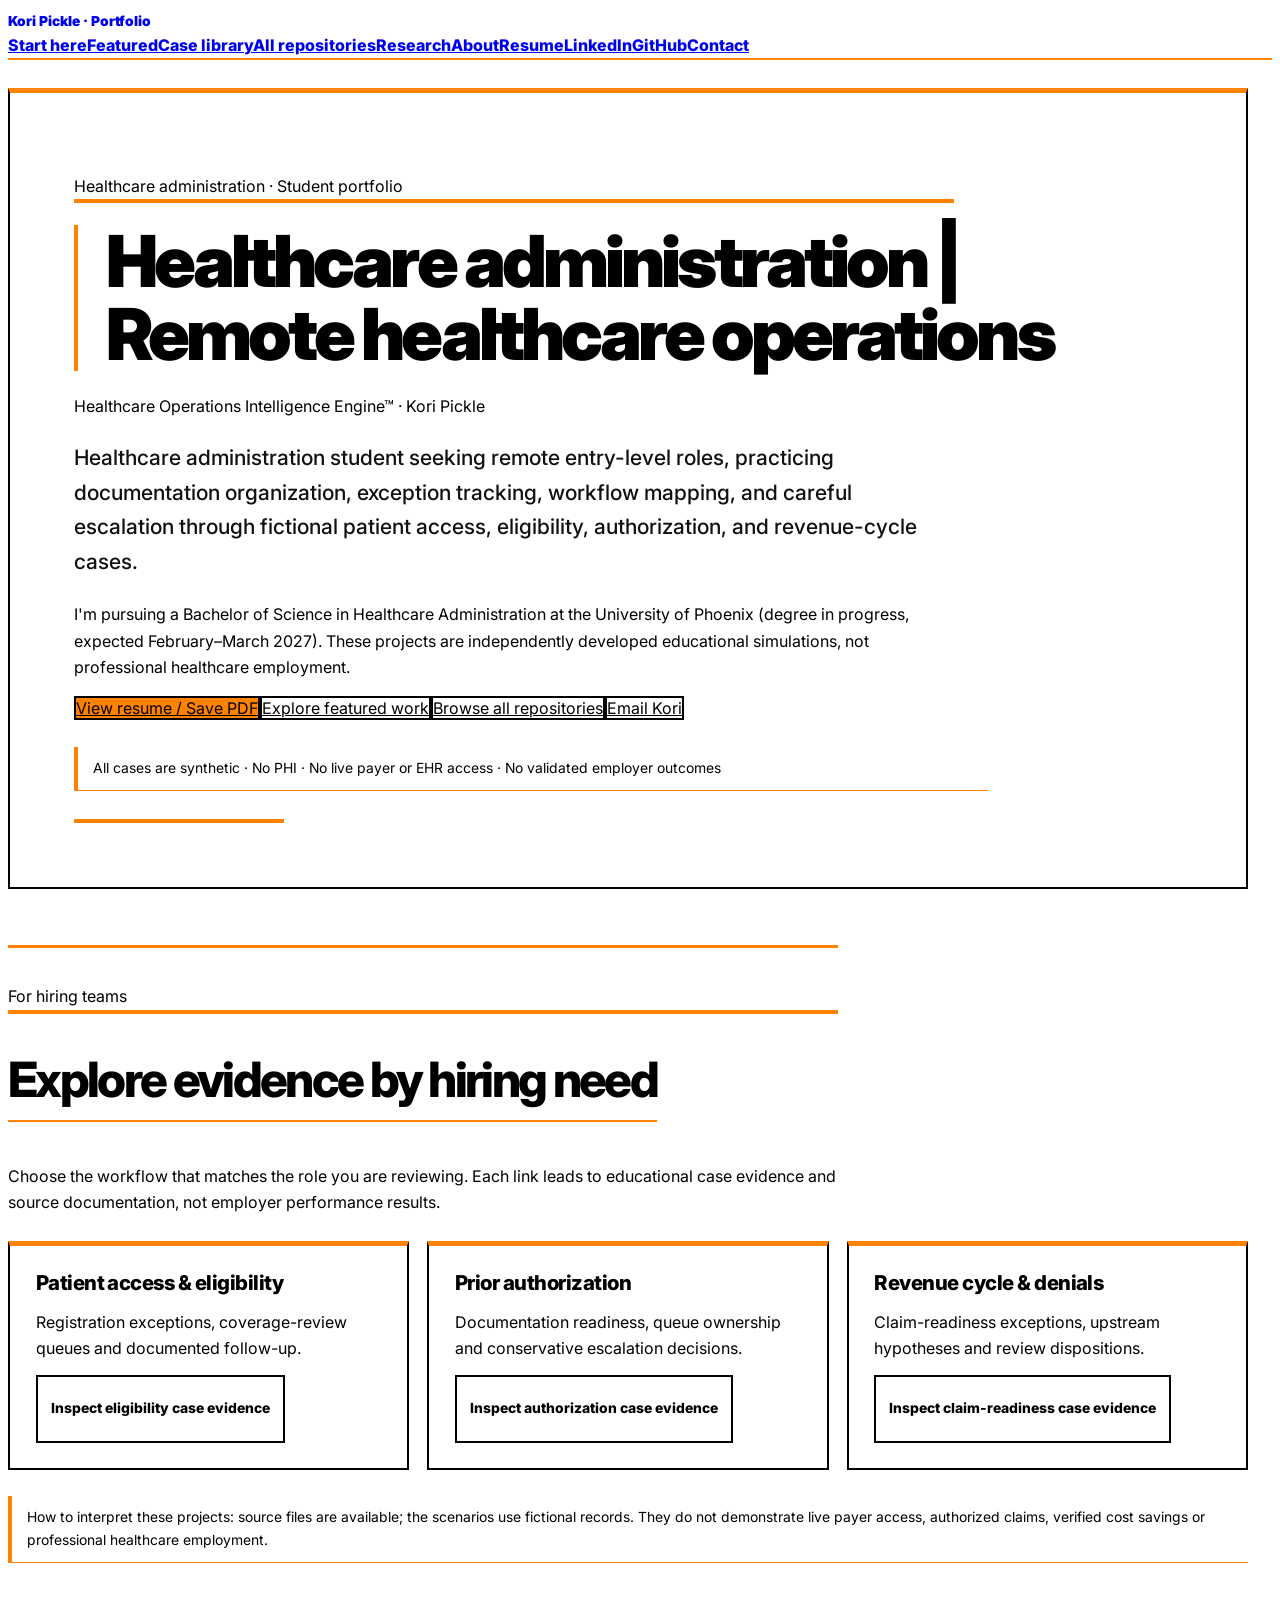
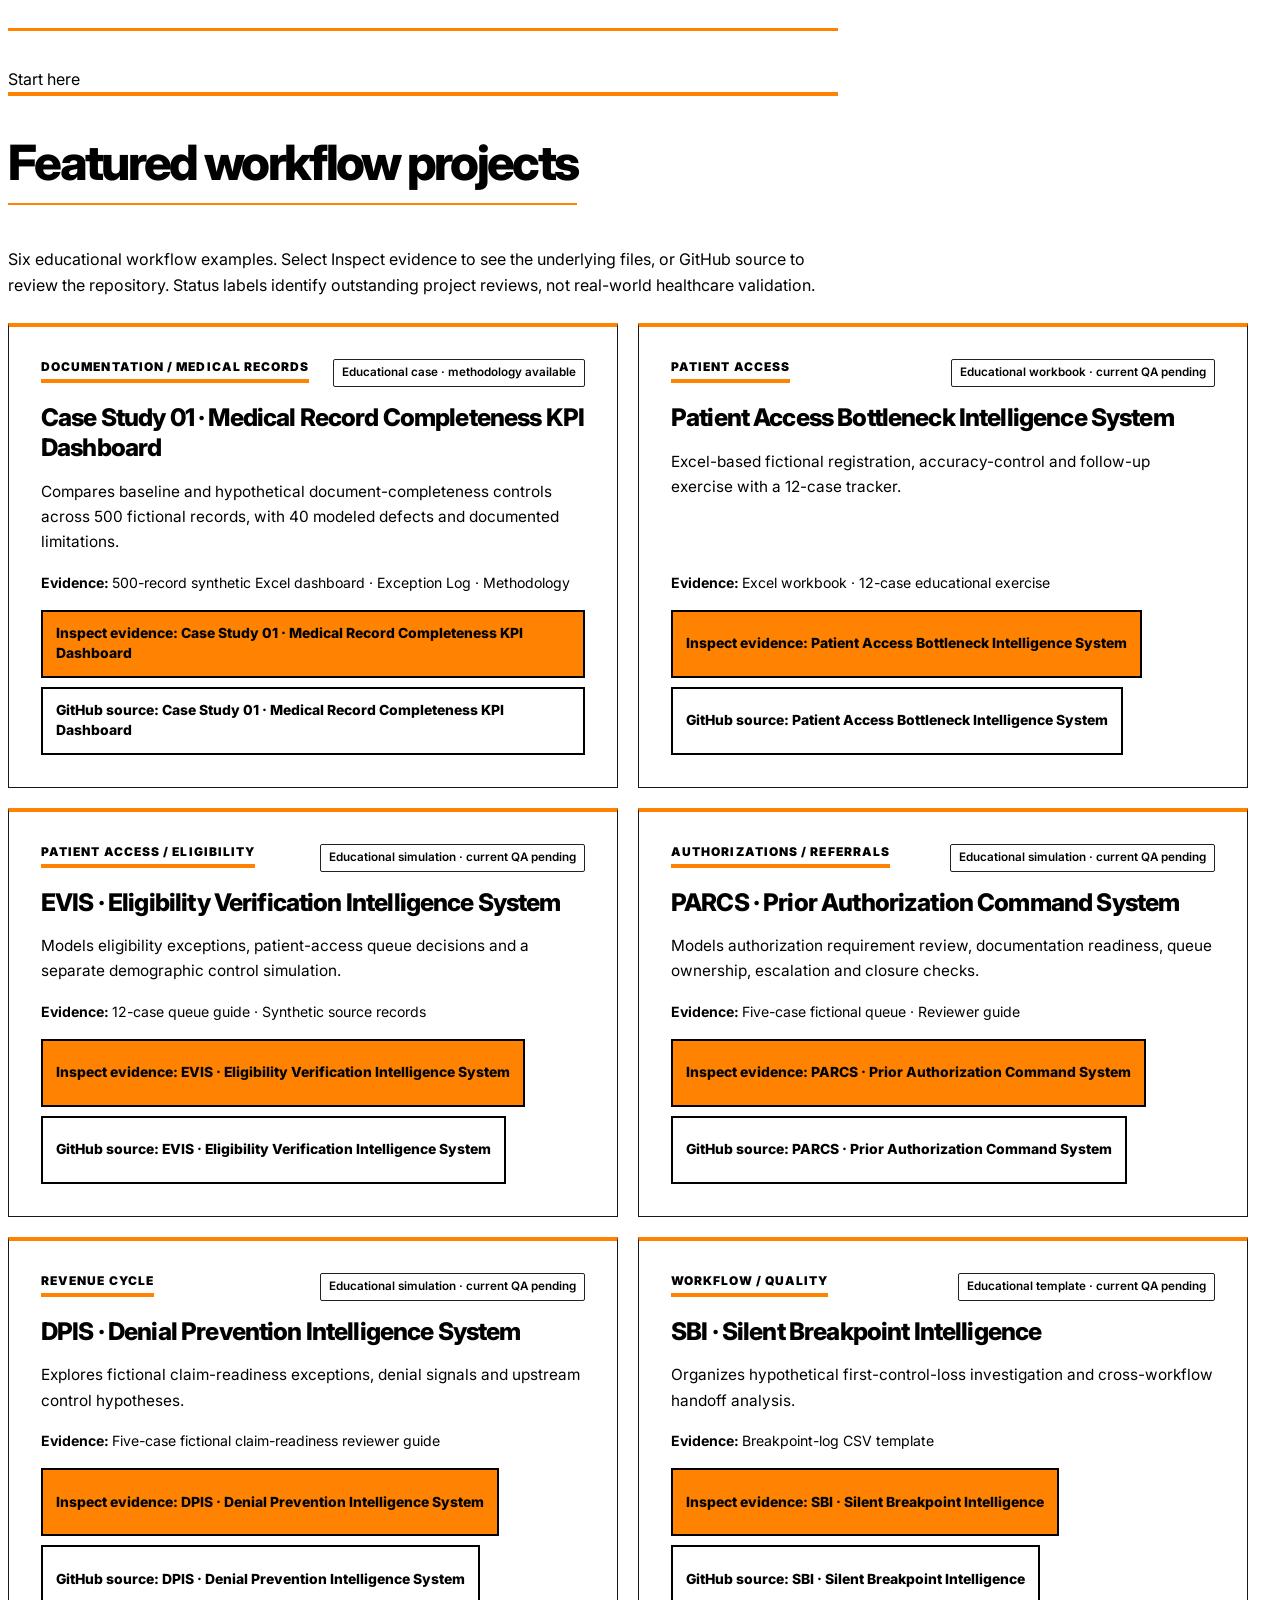
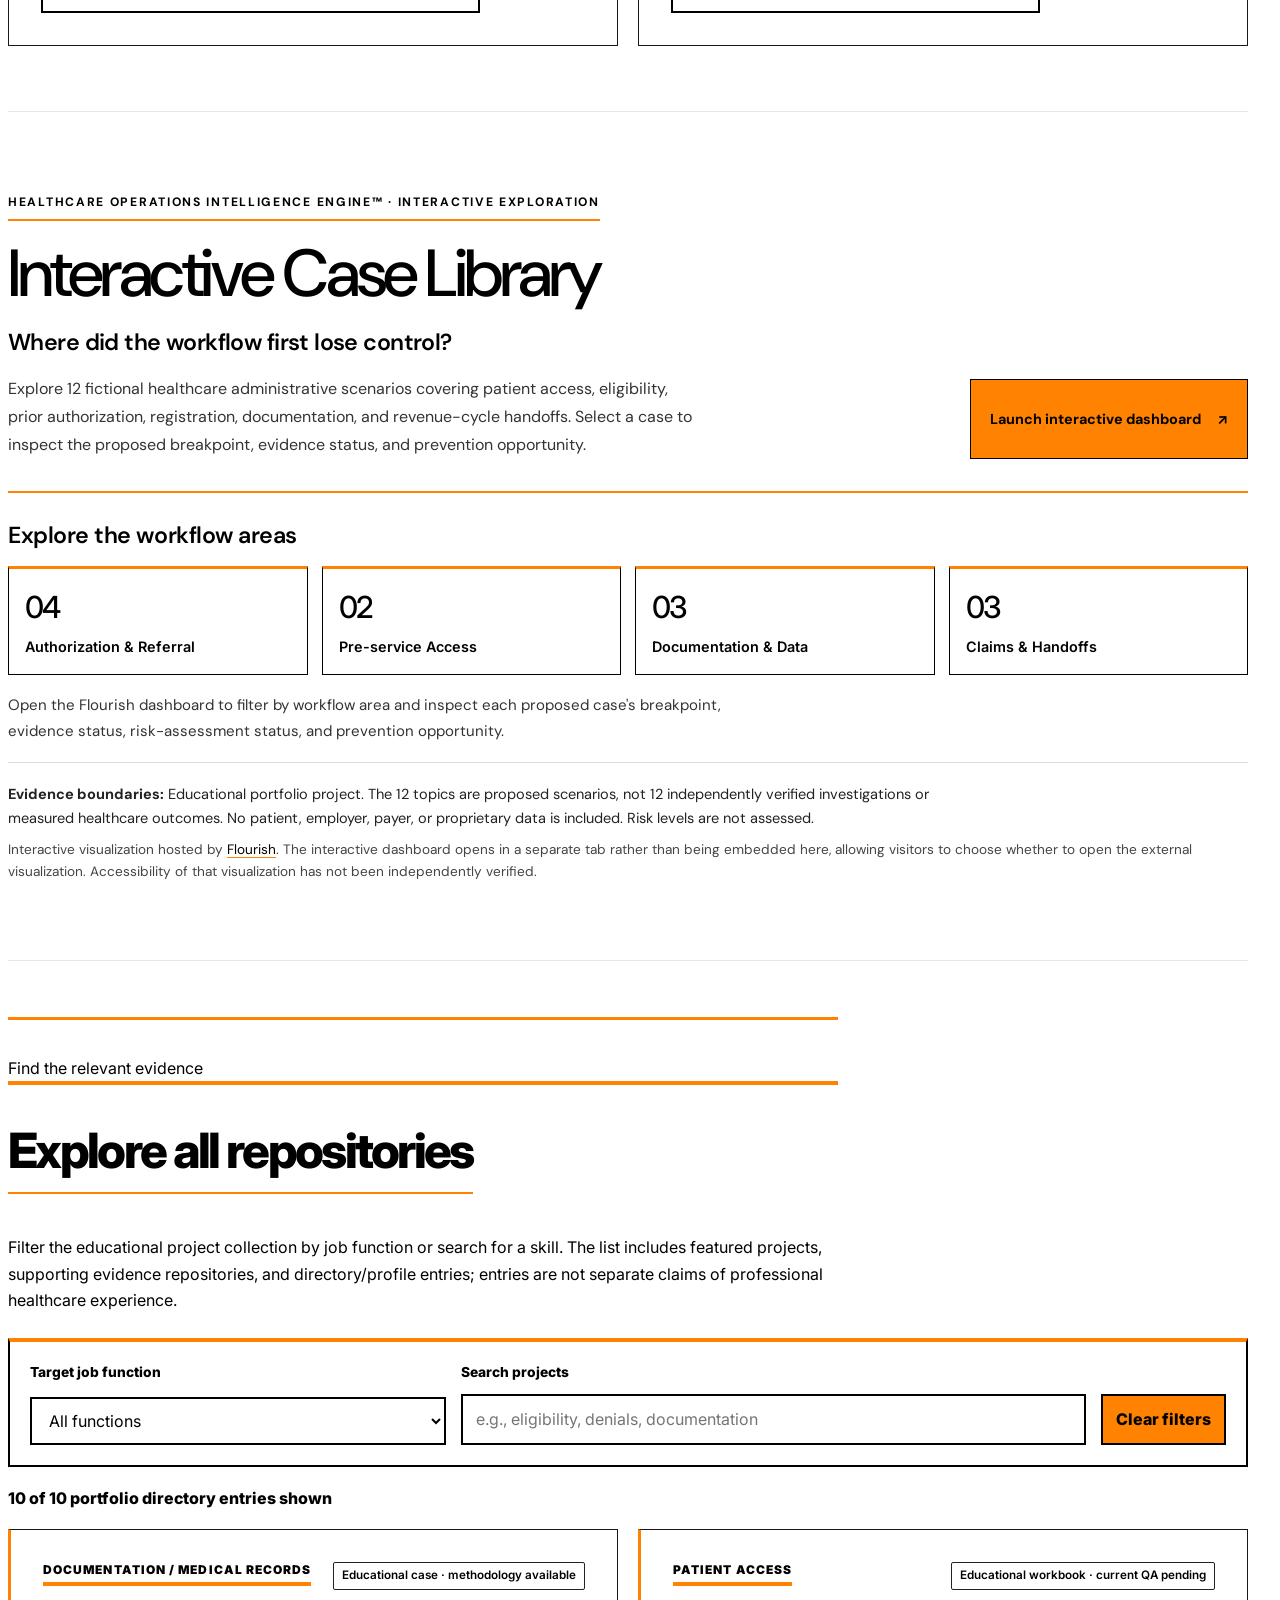
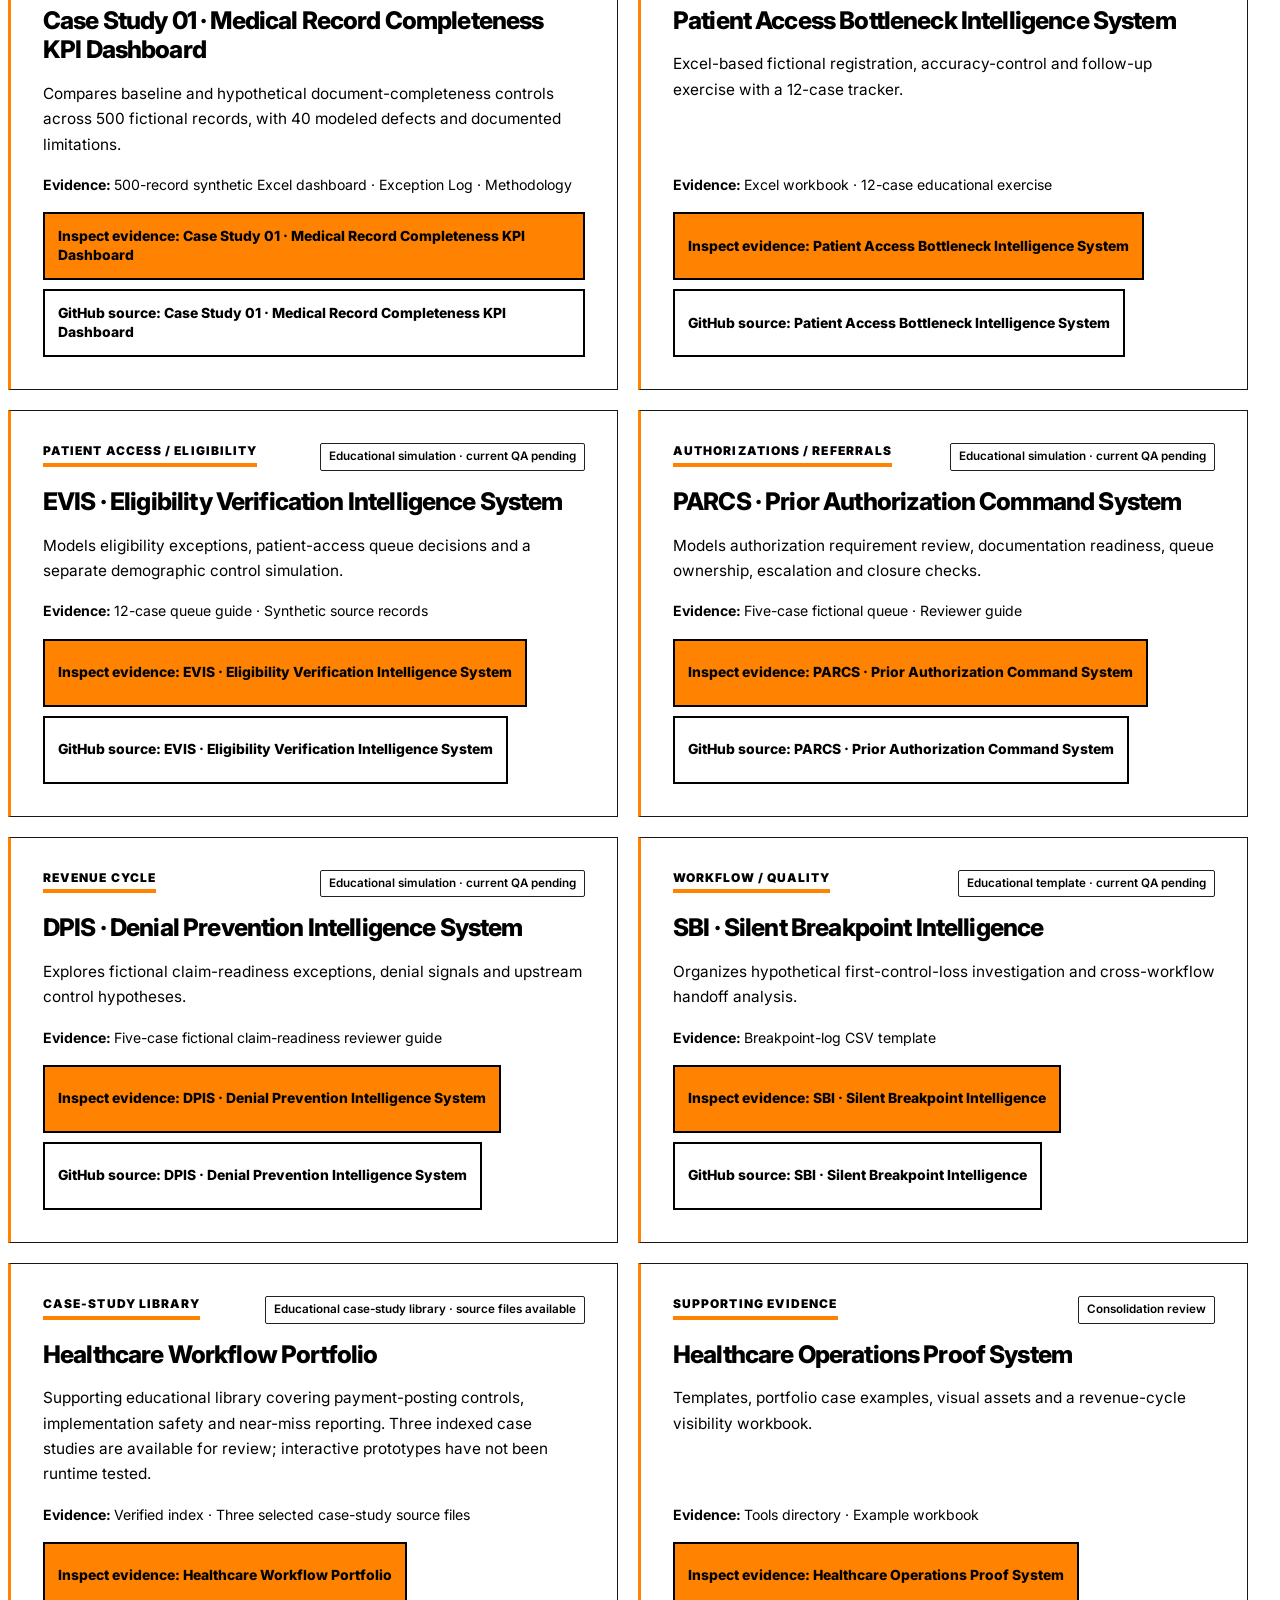
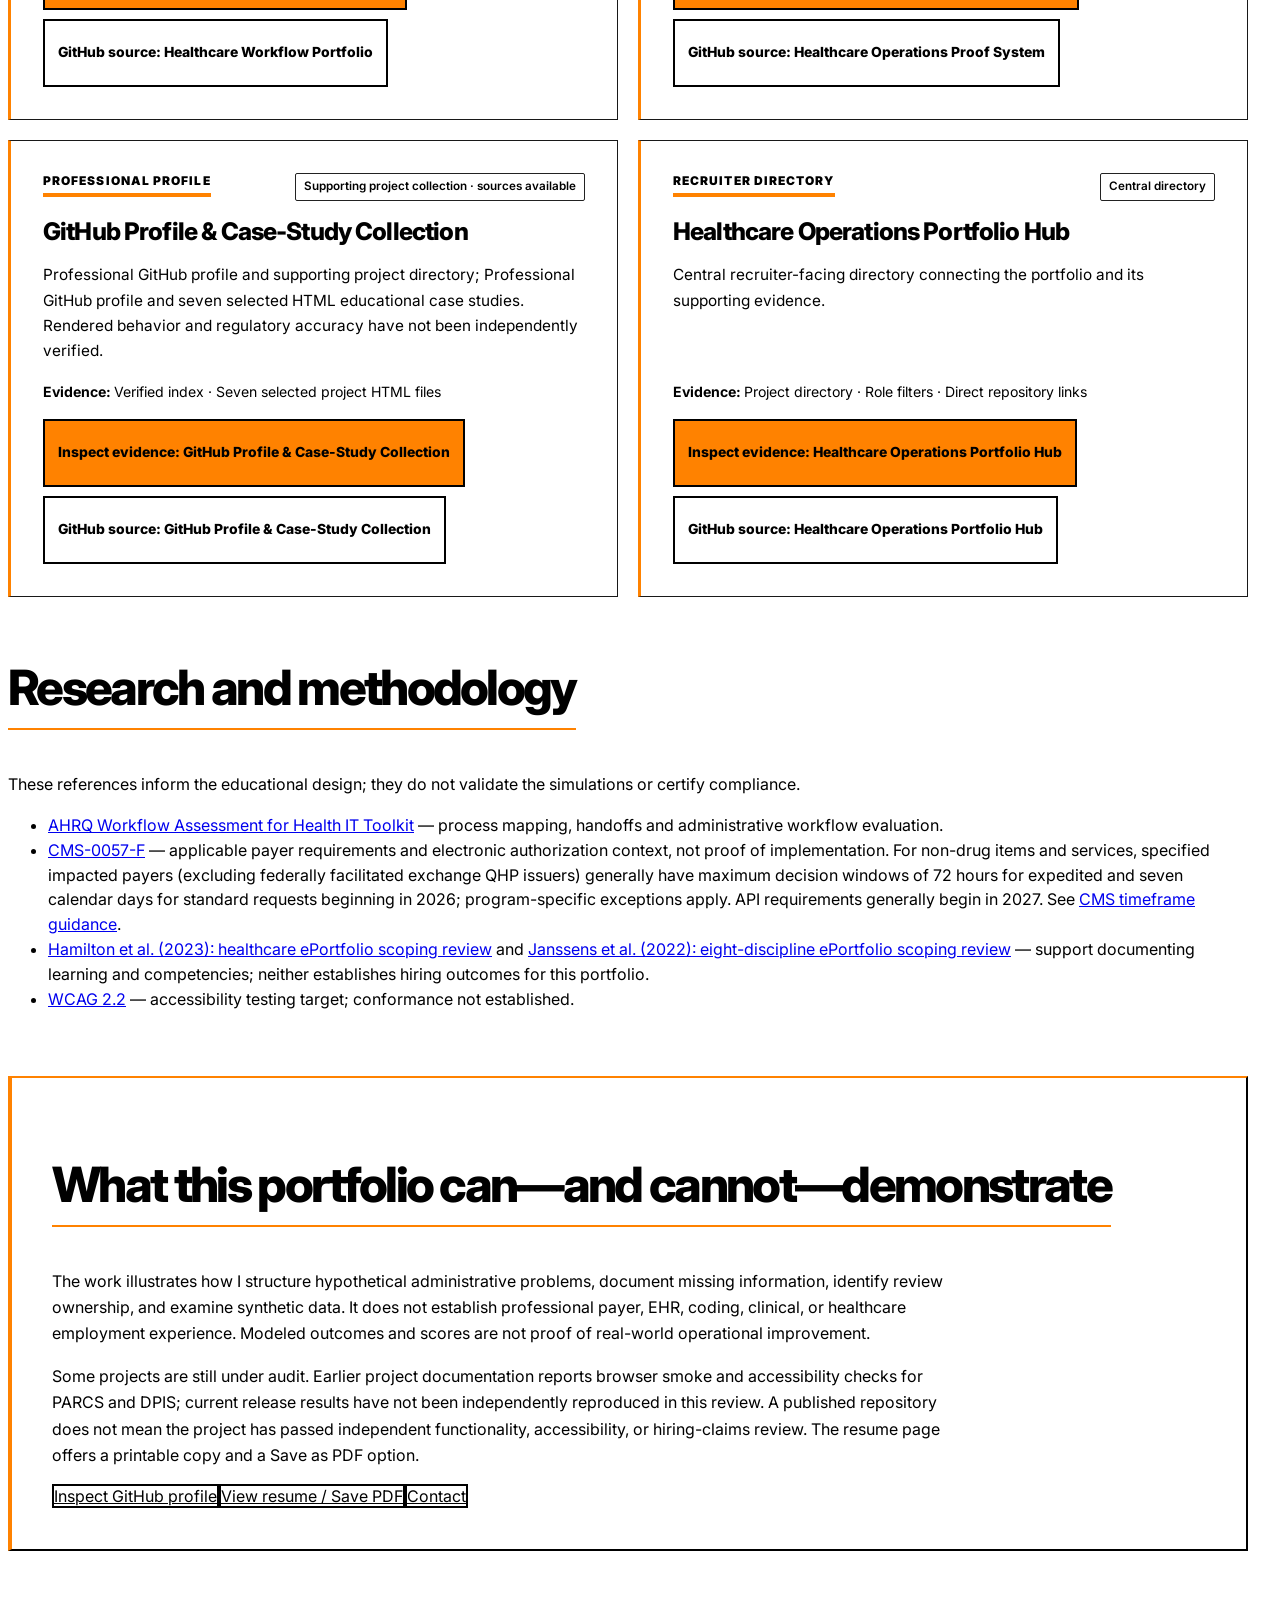
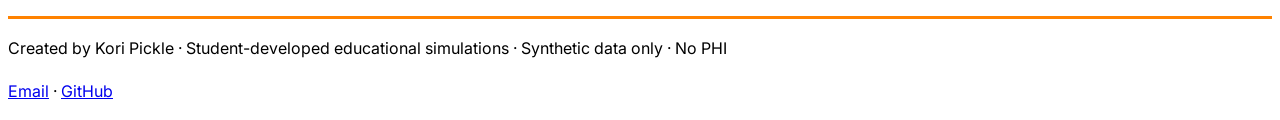
==== commit 268b37d8: "Improve recruiter terminology and evidence relevance" ====
--- a/index.html
+++ b/index.html
@@ -1,8 +1,8 @@
 <!doctype html>
 <html lang="en"><head><meta charset="utf-8"><meta name="viewport" content="width=device-width,initial-scale=1"><meta name="description" content="Explore student-developed, no-PHI healthcare administration and operations projects by job role, evidence, and source code."><meta name="color-scheme" content="light"><title>Healthcare Operations Portfolio | Kori Pickle</title><link rel="canonical" href="https://healthcare-operations-portfolio-hub.vercel.app/"><link rel="stylesheet" href="style.css"><link rel="stylesheet" href="recruiter-directory.css"><link rel="stylesheet" href="interactive-case-library.css"><link rel="stylesheet" href="mobile-editorial-polish.css"><meta property="og:title" content="Healthcare Operations Portfolio | Kori Pickle"><meta property="og:description" content="Student-developed healthcare workflow case studies and inspectable project evidence."><meta property="og:type" content="website"><meta property="og:url" content="https://healthcare-operations-portfolio-hub.vercel.app/"><meta name="twitter:card" content="summary"></head>
 <body><a class="skip-link" href="#main">Skip to main content</a><header class="site-header"><nav class="nav-shell" aria-label="Primary navigation"><a class="brand-mark" href="index.html">Kori Pickle · Portfolio</a><button id="site-nav-toggle" class="nav-toggle" type="button" aria-controls="primary-nav-links" aria-expanded="false" aria-label="Open navigation menu"><span class="nav-toggle-label">Menu</span><span class="nav-toggle-icon" aria-hidden="true">☰</span></button><div class="nav-links" id="primary-nav-links"><a href="#quick-start-title">Start here</a><a href="#featured">Featured</a><a href="#case-library">Case library</a><a href="#directory">All repositories</a><a href="#research">Research</a><a href="#about">About</a><a href="resume.html">Resume</a><a href="https://www.linkedin.com/in/kori-pickle">LinkedIn</a><a href="https://github.com/koripickle1101-TN">GitHub</a><a href="mailto:koripickle1101@gmail.com">Contact</a></div></nav></header>
-<main id="main"><section class="recruiter-hero" aria-labelledby="hero-title"><p class="eyebrow">Healthcare administration · Student portfolio</p><h1 id="hero-title">Healthcare Operations Intelligence Engine™</h1><p class="hero-lead">Healthcare administration student seeking remote entry-level roles, practicing documentation organization, exception tracking, workflow mapping, and careful escalation through fictional patient access, eligibility, authorization, and revenue-cycle cases.</p><p>I'm pursuing a Bachelor of Science in Healthcare Administration at the University of Phoenix (degree in progress, expected February–March 2027). These projects are independently developed educational simulations, not professional healthcare employment.</p><div class="hero-actions"><a class="primary-button" href="resume.html">View resume / Save PDF</a><a class="secondary-button" href="#featured">Explore featured work</a><a class="secondary-button" href="#directory">Browse all repositories</a><a class="secondary-button" href="mailto:koripickle1101@gmail.com">Email Kori</a></div><p class="integrity-note">All cases are synthetic · No PHI · No live payer or EHR access · No validated employer outcomes</p></section>
-<section class="recruiter-shortcuts directory-section" aria-labelledby="quick-start-title"><div class="section-intro"><p class="eyebrow">For hiring teams</p><h2 id="quick-start-title">Find relevant work in under a minute</h2><p>Choose the workflow that matches the role you are reviewing. Each link leads to educational case evidence and source documentation, not employer performance results.</p></div><div class="quick-start-grid"><article class="quick-start-card"><h3>Patient access &amp; eligibility</h3><p>Registration exceptions, coverage-review queues and documented follow-up.</p><a class="evidence-link" href="https://github.com/koripickle1101-TN/eligibility-verification-intelligence-system/blob/main/evidence/patient-access-queue-reviewer-guide.md">Inspect eligibility case evidence</a></article><article class="quick-start-card"><h3>Prior authorization</h3><p>Documentation readiness, queue ownership and conservative escalation decisions.</p><a class="evidence-link" href="https://github.com/koripickle1101-TN/parcs-prior-authorization-command-system/blob/main/evidence/prior-authorization-queue-example.md">Inspect authorization case evidence</a></article><article class="quick-start-card"><h3>Revenue cycle &amp; denials</h3><p>Claim-readiness exceptions, upstream hypotheses and review dispositions.</p><a class="evidence-link" href="https://github.com/koripickle1101-TN/denial-prevention-intelligence-system/blob/main/evidence/denial-queue-reviewer-guide.md">Inspect claim-readiness case evidence</a></article></div><p class="integrity-note">How to interpret these projects: source files are available; the scenarios use fictional records. They do not demonstrate live payer access, authorized claims, verified cost savings or professional healthcare employment.</p></section>
+<main id="main"><section class="recruiter-hero" aria-labelledby="hero-title"><p class="eyebrow">Healthcare administration · Student portfolio</p><h1 id="hero-title">Healthcare administration | Remote healthcare operations</h1><p>Healthcare Operations Intelligence Engine™ · Kori Pickle</p><p class="hero-lead">Healthcare administration student seeking remote entry-level roles, practicing documentation organization, exception tracking, workflow mapping, and careful escalation through fictional patient access, eligibility, authorization, and revenue-cycle cases.</p><p>I'm pursuing a Bachelor of Science in Healthcare Administration at the University of Phoenix (degree in progress, expected February–March 2027). These projects are independently developed educational simulations, not professional healthcare employment.</p><div class="hero-actions"><a class="primary-button" href="resume.html">View resume / Save PDF</a><a class="secondary-button" href="#featured">Explore featured work</a><a class="secondary-button" href="#directory">Browse all repositories</a><a class="secondary-button" href="mailto:koripickle1101@gmail.com">Email Kori</a></div><p class="integrity-note">All cases are synthetic · No PHI · No live payer or EHR access · No validated employer outcomes</p></section>
+<section class="recruiter-shortcuts directory-section" aria-labelledby="quick-start-title"><div class="section-intro"><p class="eyebrow">For hiring teams</p><h2 id="quick-start-title">Explore evidence by hiring need</h2><p>Choose the workflow that matches the role you are reviewing. Each link leads to educational case evidence and source documentation, not employer performance results.</p></div><div class="quick-start-grid"><article class="quick-start-card"><h3>Patient access &amp; eligibility</h3><p>Registration exceptions, coverage-review queues and documented follow-up.</p><a class="evidence-link" href="https://github.com/koripickle1101-TN/eligibility-verification-intelligence-system/blob/main/evidence/patient-access-queue-reviewer-guide.md">Inspect eligibility case evidence</a></article><article class="quick-start-card"><h3>Prior authorization</h3><p>Documentation readiness, queue ownership and conservative escalation decisions.</p><a class="evidence-link" href="https://github.com/koripickle1101-TN/parcs-prior-authorization-command-system/blob/main/evidence/prior-authorization-queue-example.md">Inspect authorization case evidence</a></article><article class="quick-start-card"><h3>Revenue cycle &amp; denials</h3><p>Claim-readiness exceptions, upstream hypotheses and review dispositions.</p><a class="evidence-link" href="https://github.com/koripickle1101-TN/denial-prevention-intelligence-system/blob/main/evidence/denial-queue-reviewer-guide.md">Inspect claim-readiness case evidence</a></article></div><p class="integrity-note">How to interpret these projects: source files are available; the scenarios use fictional records. They do not demonstrate live payer access, authorized claims, verified cost savings or professional healthcare employment.</p></section>
 <section id="featured" class="directory-section" aria-labelledby="featured-title"><div class="section-intro"><p class="eyebrow">Start here</p><h2 id="featured-title">Featured workflow projects</h2><p>Six educational workflow examples. Select Inspect evidence to see the underlying files, or GitHub source to review the repository. Status labels identify outstanding project reviews, not real-world healthcare validation.</p></div><div id="featured-grid" class="directory-grid"></div><noscript><p>JavaScript is unavailable. Inspect the six featured projects directly:</p><ul><li><a href="https://github.com/koripickle1101-TN/healthcare-operations-portfolio-hub/blob/main/case-studies/01-medical-record-completeness/README.md">Medical record completeness</a></li><li><a href="https://github.com/koripickle1101-TN/patient-access-bottleneck-intelligence-system">Patient access bottleneck</a></li><li><a href="https://github.com/koripickle1101-TN/eligibility-verification-intelligence-system/blob/main/evidence/patient-access-queue-reviewer-guide.md">Eligibility verification</a></li><li><a href="https://github.com/koripickle1101-TN/parcs-prior-authorization-command-system/blob/main/evidence/prior-authorization-queue-example.md">Prior authorization</a></li><li><a href="https://github.com/koripickle1101-TN/denial-prevention-intelligence-system/blob/main/evidence/denial-queue-reviewer-guide.md">Denial prevention</a></li><li><a href="https://github.com/koripickle1101-TN/silent-breakpoint-intelligence-system/blob/main/templates/breakpoint-log.csv">Workflow breakpoints</a></li></ul></noscript></section>
 
 <section id="case-library" class="case-library-section" aria-labelledby="case-library-title">
@@ -30,5 +30,5 @@
 </section>
 <section id="directory" class="directory-section" aria-labelledby="directory-title"><div class="section-intro"><p class="eyebrow">Find the relevant evidence</p><h2 id="directory-title">Explore all repositories</h2><p>Filter the educational project collection by job function or search for a skill. The list includes featured projects, supporting evidence repositories, and directory/profile entries; entries are not separate claims of professional healthcare experience.</p></div>
 <noscript><p>Interactive search requires JavaScript. Use the <a href="https://github.com/koripickle1101-TN">GitHub profile</a> to browse repositories.</p><style>.filter-panel{display:none}</style></noscript><div class="filter-panel"><label for="role-filter">Target job function</label><select id="role-filter"><option value="all">All functions</option><option value="access">Patient access / eligibility</option><option value="authorization">Prior authorization / referrals</option><option value="revenue">Revenue cycle / denials</option><option value="documentation">Documentation / medical records</option><option value="quality">Quality / workflow operations</option><option value="data">Health IT / data quality</option></select><label for="project-search">Search projects</label><input id="project-search" type="search" autocomplete="off" placeholder="e.g., eligibility, denials, documentation"><button id="clear-filters" type="button">Clear filters</button></div><p id="result-count" class="result-count" role="status" aria-live="polite"></p><div id="directory-grid" class="directory-grid"></div><p id="empty-results" hidden>No projects match these filters. Clear filters to view the full directory.</p></section>
-<section id="research" class="directory-section" aria-labelledby="research-title"><h2 id="research-title">Research and methodology</h2><p>These references inform the educational design; they do not validate the simulations or certify compliance.</p><ul><li><a href="https://digital.ahrq.gov/health-it-tools-and-resources/evaluation-resources/workflow-assessment-health-it-toolkit">AHRQ Workflow Assessment for Health IT Toolkit</a> — process mapping, handoffs and administrative workflow evaluation.</li><li><a href="https://www.cms.gov/initiatives/burden-reduction/overview/interoperability/policies-regulations/cms-interoperability-prior-authorization-final-rule-cms-0057-f">CMS-0057-F</a> — applicable payer requirements and electronic authorization context, not proof of implementation. For non-drug items and services, specified impacted payers (excluding federally facilitated exchange QHP issuers) generally have maximum decision windows of 72 hours for expedited and seven calendar days for standard requests beginning in 2026; program-specific exceptions apply. API requirements generally begin in 2027. See <a href="https://www.cms.gov/initiatives/burden-reduction/overview/interoperability/frequently-asked-questions/improving-prior-authorization-processes">CMS timeframe guidance</a>.</li><li><a href="https://doi.org/10.21153/jtlge2023vol14no1art1704">Healthcare ePortfolio scoping review (2023)</a> and <a href="https://pubmed.ncbi.nlm.nih.gov/35917735/">eight-discipline ePortfolio scoping review (2022)</a> — support documenting learning and competencies; neither establishes hiring outcomes for this portfolio.</li><li><a href="https://www.w3.org/TR/WCAG22/">WCAG 2.2</a> — accessibility testing target; conformance not established.</li></ul></section><section id="about" class="directory-section about-panel"><h2>What this portfolio can—and cannot—demonstrate</h2><p>The work illustrates how I structure hypothetical administrative problems, document missing information, identify review ownership, and examine synthetic data. It does not establish professional payer, EHR, coding, clinical, or healthcare employment experience. Modeled outcomes and scores are not proof of real-world operational improvement.</p><p>Some projects are still under audit. Earlier project documentation reports browser smoke and accessibility checks for PARCS and DPIS; current release results have not been independently reproduced in this review. A published repository does not mean the project has passed independent functionality, accessibility, or hiring-claims review. The resume page offers a printable copy and a Save as PDF option.</p><div class="hero-actions"><a class="secondary-button" href="https://github.com/koripickle1101-TN">Inspect GitHub profile</a><a class="secondary-button" href="resume.html">View resume / Save PDF</a><a class="secondary-button" href="mailto:koripickle1101@gmail.com">Contact</a></div></section></main>
+<section id="research" class="directory-section" aria-labelledby="research-title"><h2 id="research-title">Research and methodology</h2><p>These references inform the educational design; they do not validate the simulations or certify compliance.</p><ul><li><a href="https://digital.ahrq.gov/health-it-tools-and-resources/evaluation-resources/workflow-assessment-health-it-toolkit">AHRQ Workflow Assessment for Health IT Toolkit</a> — process mapping, handoffs and administrative workflow evaluation.</li><li><a href="https://www.cms.gov/initiatives/burden-reduction/overview/interoperability/policies-regulations/cms-interoperability-prior-authorization-final-rule-cms-0057-f">CMS-0057-F</a> — applicable payer requirements and electronic authorization context, not proof of implementation. For non-drug items and services, specified impacted payers (excluding federally facilitated exchange QHP issuers) generally have maximum decision windows of 72 hours for expedited and seven calendar days for standard requests beginning in 2026; program-specific exceptions apply. API requirements generally begin in 2027. See <a href="https://www.cms.gov/initiatives/burden-reduction/overview/interoperability/frequently-asked-questions/improving-prior-authorization-processes">CMS timeframe guidance</a>.</li><li><a href="https://doi.org/10.21153/jtlge2023vol14no1art1704">Hamilton et al. (2023): healthcare ePortfolio scoping review</a> and <a href="https://pubmed.ncbi.nlm.nih.gov/35917735/">Janssens et al. (2022): eight-discipline ePortfolio scoping review</a> — support documenting learning and competencies; neither establishes hiring outcomes for this portfolio.</li><li><a href="https://www.w3.org/TR/WCAG22/">WCAG 2.2</a> — accessibility testing target; conformance not established.</li></ul></section><section id="about" class="directory-section about-panel"><h2>What this portfolio can—and cannot—demonstrate</h2><p>The work illustrates how I structure hypothetical administrative problems, document missing information, identify review ownership, and examine synthetic data. It does not establish professional payer, EHR, coding, clinical, or healthcare employment experience. Modeled outcomes and scores are not proof of real-world operational improvement.</p><p>Some projects are still under audit. Earlier project documentation reports browser smoke and accessibility checks for PARCS and DPIS; current release results have not been independently reproduced in this review. A published repository does not mean the project has passed independent functionality, accessibility, or hiring-claims review. The resume page offers a printable copy and a Save as PDF option.</p><div class="hero-actions"><a class="secondary-button" href="https://github.com/koripickle1101-TN">Inspect GitHub profile</a><a class="secondary-button" href="resume.html">View resume / Save PDF</a><a class="secondary-button" href="mailto:koripickle1101@gmail.com">Contact</a></div></section></main>
 <footer class="site-footer"><p>Created by Kori Pickle · Student-developed educational simulations · Synthetic data only · No PHI</p><p><a href="mailto:koripickle1101@gmail.com">Email</a> · <a href="https://github.com/koripickle1101-TN">GitHub</a></p></footer><script src="recruiter-directory.js" defer></script><script src="mobile-navigation.js" defer></script></body></html>
--- a/recruiter-directory.css
+++ b/recruiter-directory.css
@@ -1,4 +1,3 @@
-@import url('https://fonts.googleapis.com/css2?family=Bodoni+Moda:opsz,wght@6..96,400;6..96,500;6..96,600&family=Inter:wght@400;500;600;700;800&display=swap');
 @import url('https://fonts.googleapis.com/css2?family=Inter:wght@400;500;600;700;800;900&display=swap');
 :root{--orange:#FF8200;--black:#000;--white:#FFF}
 html{scroll-behavior:smooth;background:#fff!important}
@@ -124,68 +123,12 @@
 .site-footer{border-top-width:3px!important}
 .recruiter-card{box-shadow:none!important}
 
-
-/* Editorial refinement: three original, fully opaque brand colors only.
-   Reduce visual orange coverage; preserve #FF8200 unchanged. */
-:root{--orange:#FF8200;--brand-orange:#FF8200;--black:#000000;--white:#FFFFFF}
-html body{color:#000000!important;background:#FFFFFF!important}
-html body h1,html body h2,html body h3,
-html body .recruiter-hero h1,html body .directory-section h2,
-html body .recruiter-card h3 {
- font-family:'Bodoni Moda',Georgia,serif!important;
- font-weight:500!important;letter-spacing:-.035em!important;
- color:#000000!important;overflow-wrap:break-word;
-}
-html body h1,html body .recruiter-hero h1{line-height:1.12!important}
-html body .recruiter-card h3{font-size:clamp(1.6rem,2.3vw,2.15rem)!important;line-height:1.19!important}
-html body p,html body a,html body button,html body input,
-html body select,html body label,html body span,html body strong{
- font-family:'Inter',Arial,sans-serif!important;color:#000000;
-}
-.site-header{border-bottom:1px solid #000000!important}
-.brand-mark:before{width:7px!important;height:7px!important;border-radius:0!important}
-.recruiter-hero{border:1px solid #000000!important;border-top:2px solid #FF8200!important;padding:clamp(24px,5vw,62px)!important}
-.recruiter-hero h1{border:0!important;padding-left:0!important}
-.recruiter-hero:after{width:46px!important;height:2px!important;background:#FF8200!important}
-.eyebrow,.card-category{border-bottom:2px solid #FF8200!important}
-.directory-section>.section-intro{border-top:1px solid #FF8200!important}
-.directory-section h2{border-bottom:0!important;padding-bottom:0!important}
-#featured-grid .recruiter-card,#directory-grid .recruiter-card{
- border:1px solid #000000!important;border-top:1px solid #000000!important;
- border-left:1px solid #000000!important;box-shadow:none!important;
- border-radius:0!important;background:#FFFFFF!important;
-}
-.recruiter-card .card-acronym{margin:-5px 0 0!important;font-size:.75rem!important;
- font-weight:700;letter-spacing:.09em;text-transform:uppercase;color:#000000!important}
-.recruiter-card .card-purpose{font-size:1.02rem!important;line-height:1.65!important;
- font-weight:500;color:#000000!important}
-.recruiter-card .card-competencies{padding-top:12px;border-top:1px solid #000000}
-.recruiter-card .competencies-label{font-size:.72rem;letter-spacing:.12em;
- text-transform:uppercase;font-weight:800;color:#000000}
-.recruiter-card .card-competencies p{font-size:.86rem!important;margin:7px 0 0!important}
-.recruiter-card .review-status{border:1px solid #000000!important;
- border-radius:0!important;background:#FFFFFF!important}
-.hero-actions .primary-button,.hero-actions .secondary-button{
- background:#000000!important;color:#FFFFFF!important;border:1px solid #000000!important;
- border-radius:0!important;box-shadow:none!important}
-.hero-actions .primary-button:hover,.hero-actions .secondary-button:hover{
- background:#FFFFFF!important;color:#000000!important;border-color:#000000!important;box-shadow:none!important}
-.card-actions .evidence-link,.card-actions .evidence-link:first-child{
- background:#000000!important;color:#FFFFFF!important;border:1px solid #000000!important;
- border-radius:0!important;box-shadow:none!important}
-.card-actions .evidence-link:hover,.card-actions .evidence-link:first-child:hover{
- background:#FFFFFF!important;color:#000000!important}
-.filter-panel{border:1px solid #000000!important;border-top:2px solid #FF8200!important}
-.filter-panel button{background:#000000!important;color:#FFFFFF!important;border:1px solid #000000!important}
-.filter-panel button:hover{background:#FFFFFF!important;color:#000000!important}
-.about-panel{border:1px solid #000000!important;border-left:2px solid #FF8200!important;
- border-top:1px solid #000000!important}
-.site-footer{border-top:1px solid #FF8200!important}
-.integrity-note{border-left:2px solid #FF8200!important;border-bottom:0!important}
-@media(max-width:640px){
- html body .recruiter-card h3{font-size:clamp(1.52rem,6vw,1.95rem)!important}
- html body .recruiter-hero h1{font-size:clamp(2.35rem,10vw,3.4rem)!important}
- .recruiter-card{padding:22px!important}
- .card-actions{display:grid!important;grid-template-columns:minmax(0,1fr)}
- .card-actions .evidence-link{justify-content:center;text-align:center;min-height:48px}
-}
+/* Recruiter quick-start: works without JavaScript and stays within the original brand palette. */
+.quick-start-grid{display:grid;grid-template-columns:repeat(3,minmax(0,1fr));gap:18px}
+.quick-start-card{display:flex;flex-direction:column;align-items:flex-start;gap:13px;min-width:0;background:#FFFFFF;border:2px solid #000000;border-top:5px solid #FF8200;padding:clamp(18px,2vw,28px)}
+.quick-start-card h3{font-size:clamp(1.18rem,1.6vw,1.5rem)!important;letter-spacing:-.025em!important;line-height:1.2!important;margin:0!important}
+.quick-start-card p{margin:0;flex:1}
+.quick-start-card .evidence-link{margin-top:auto}
+#quick-start-title{scroll-margin-top:2rem}
+@media(max-width:900px){.quick-start-grid{grid-template-columns:1fr}.quick-start-card{padding:20px}}
+@media(prefers-reduced-motion:reduce){html{scroll-behavior:auto}}
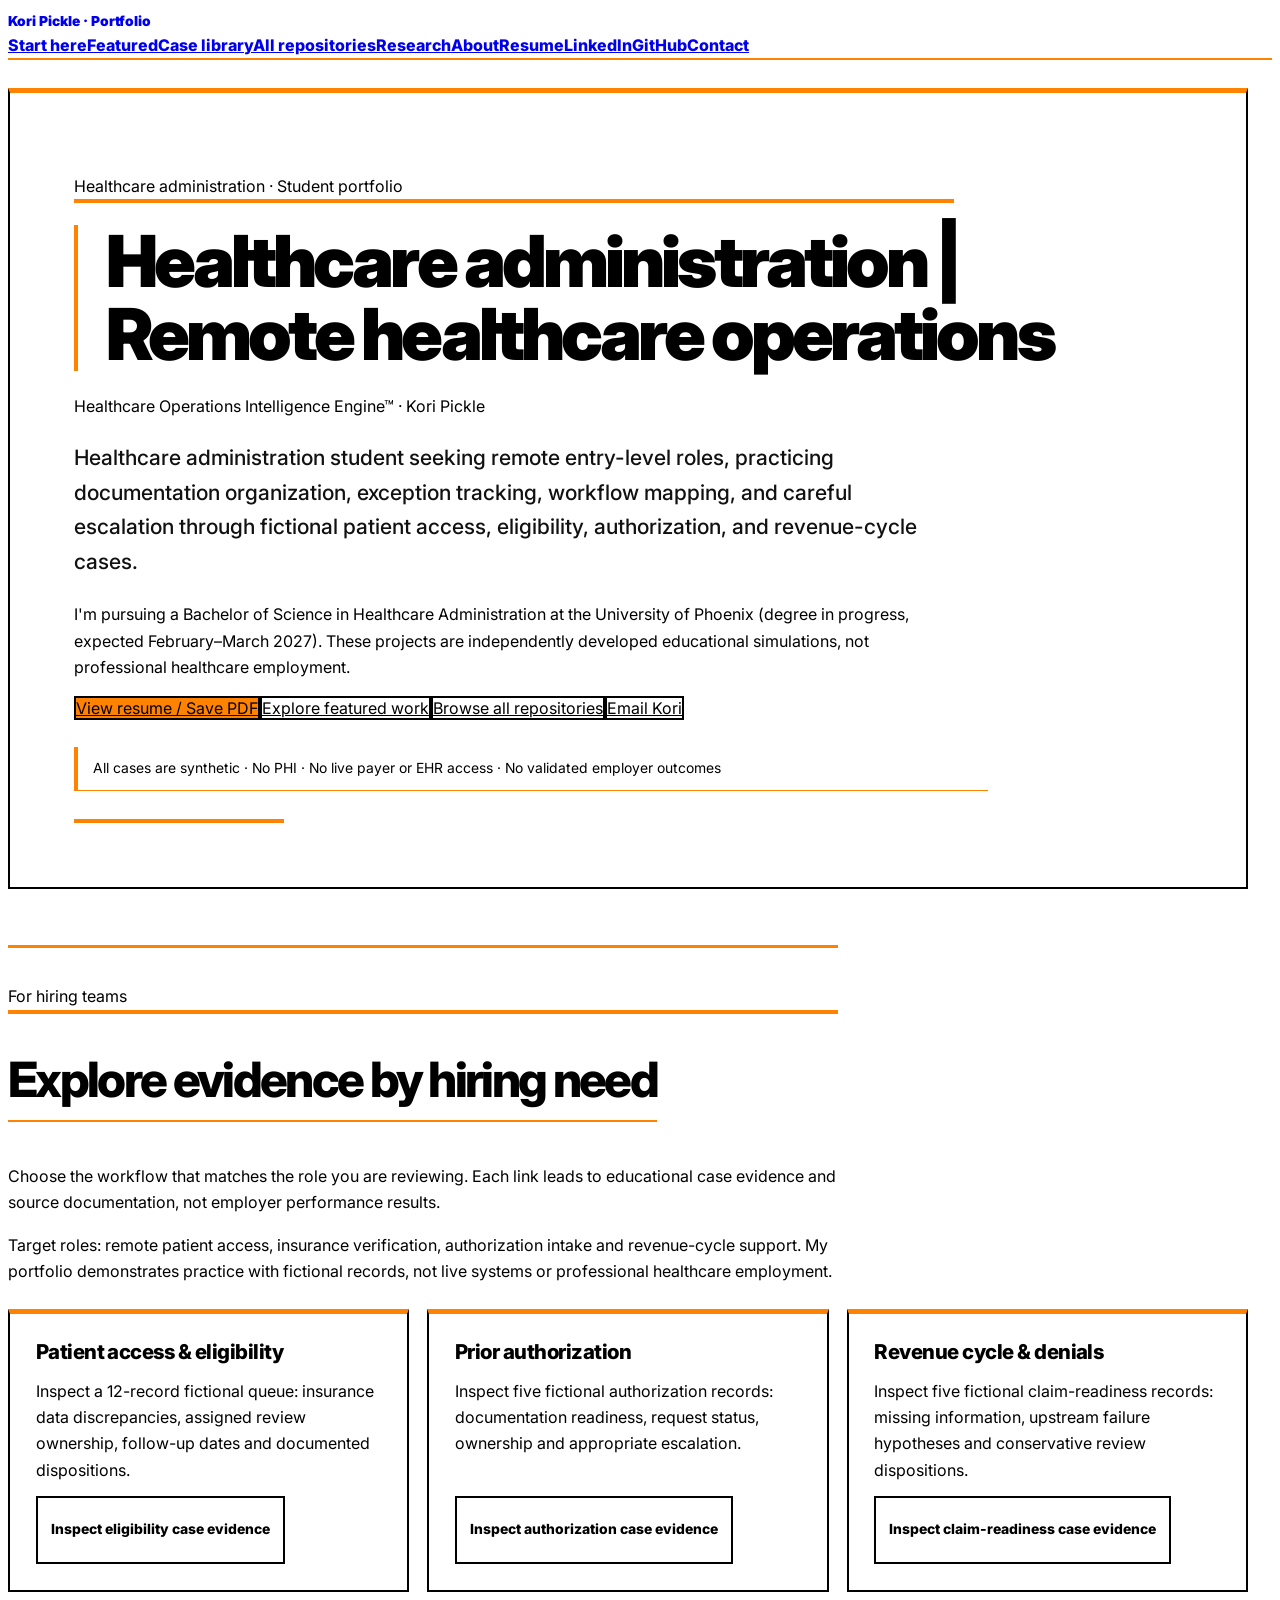
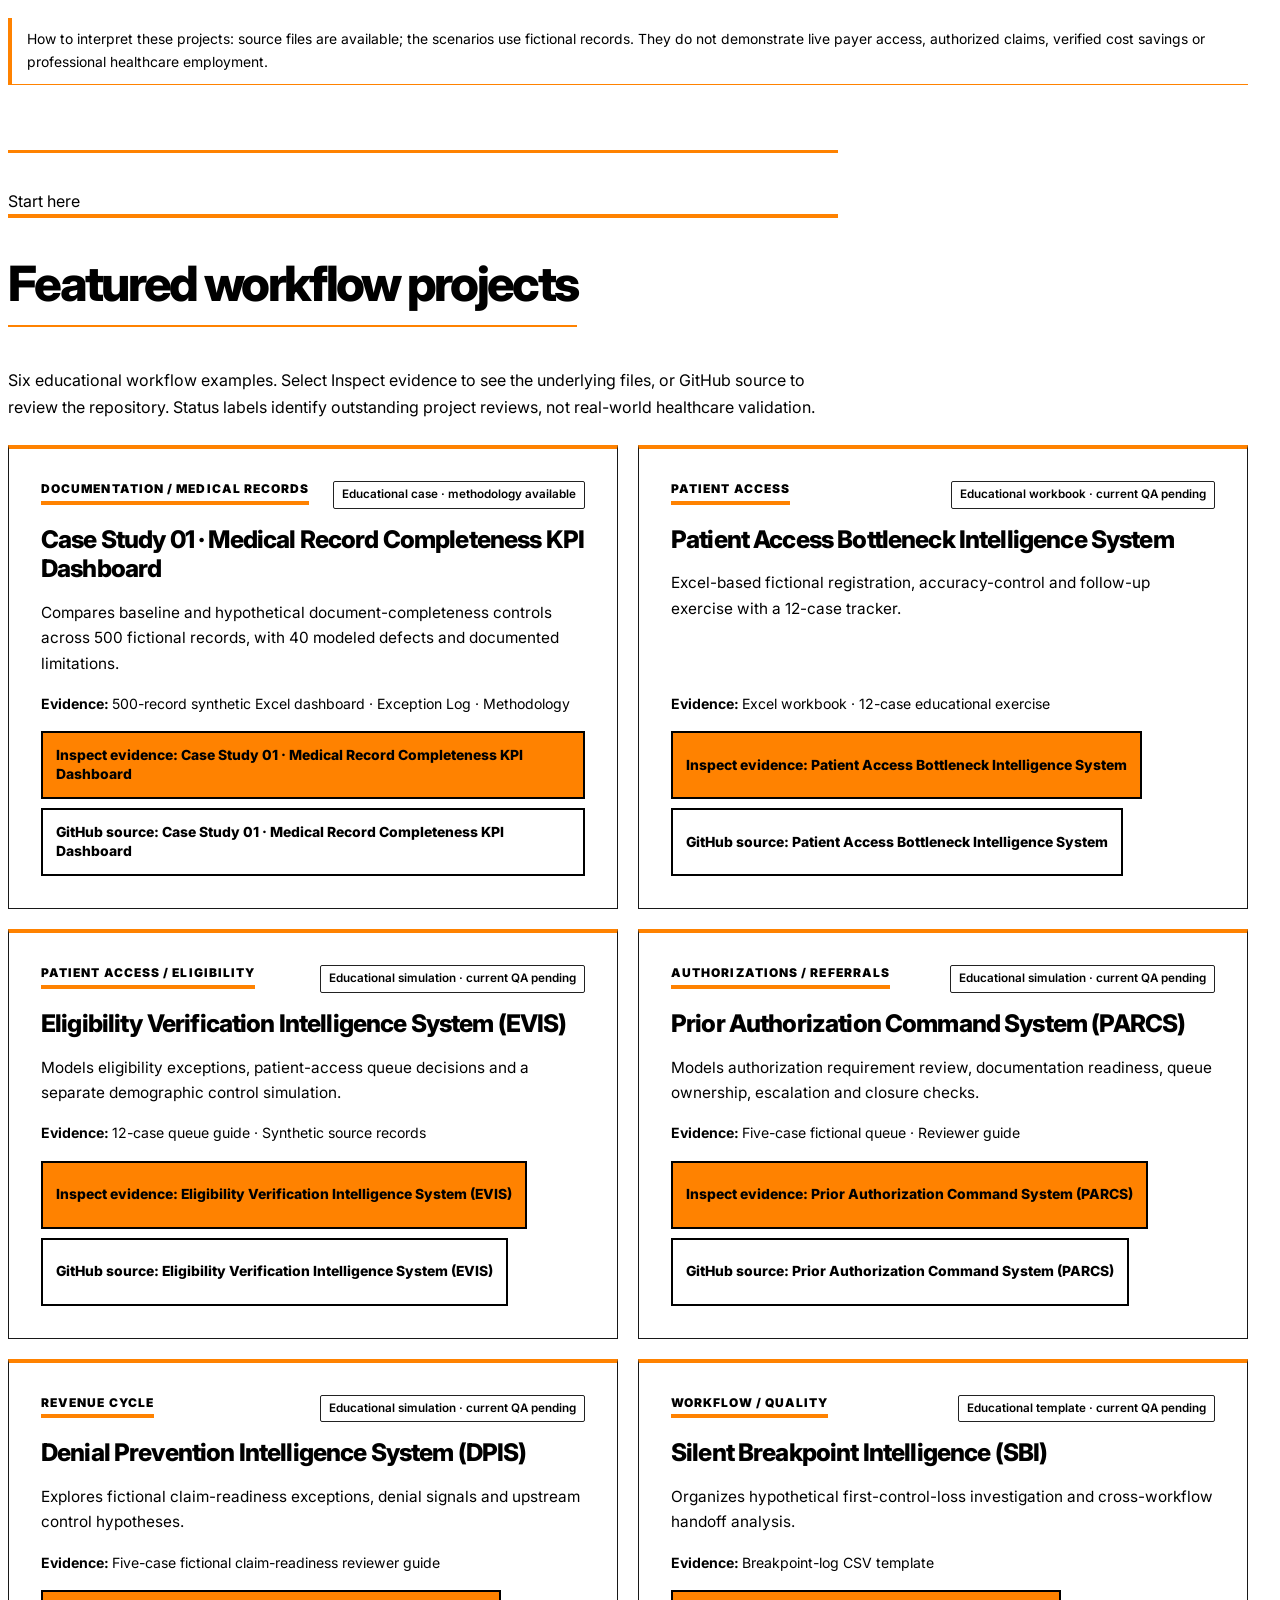
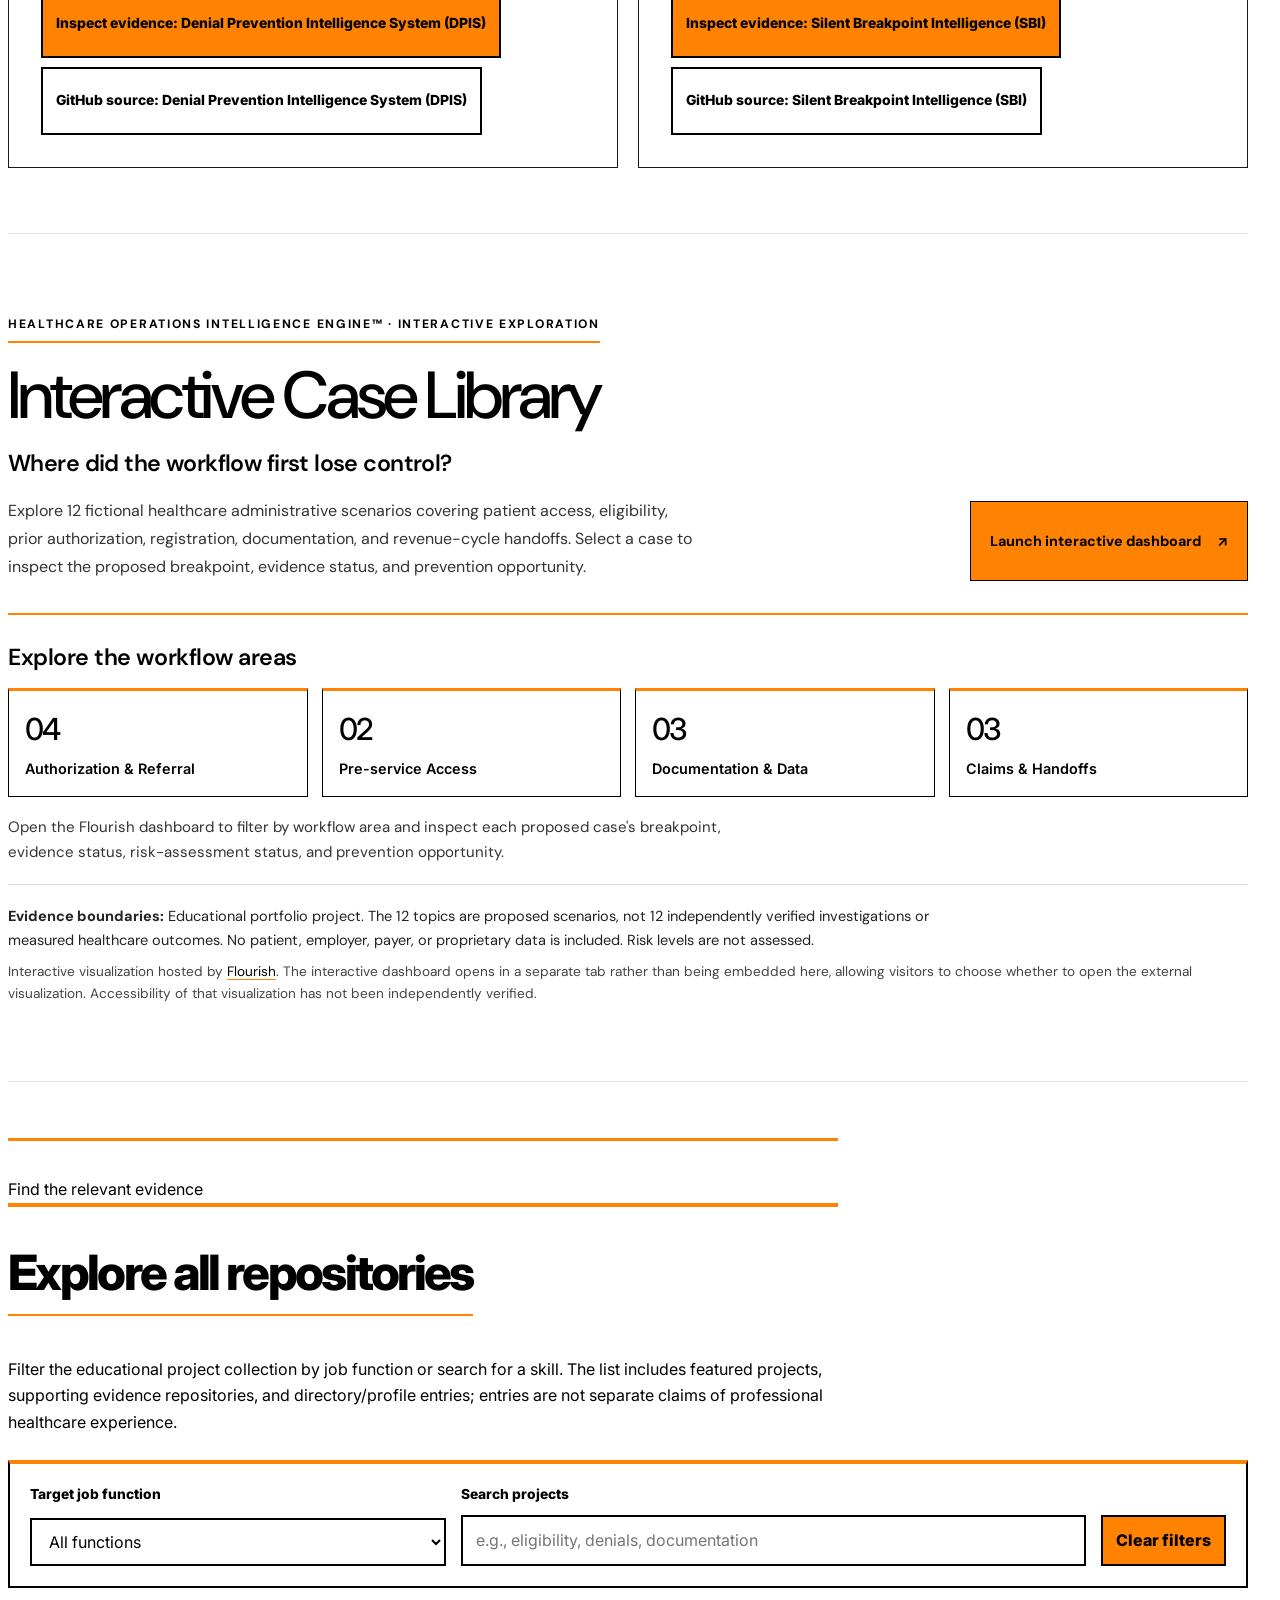
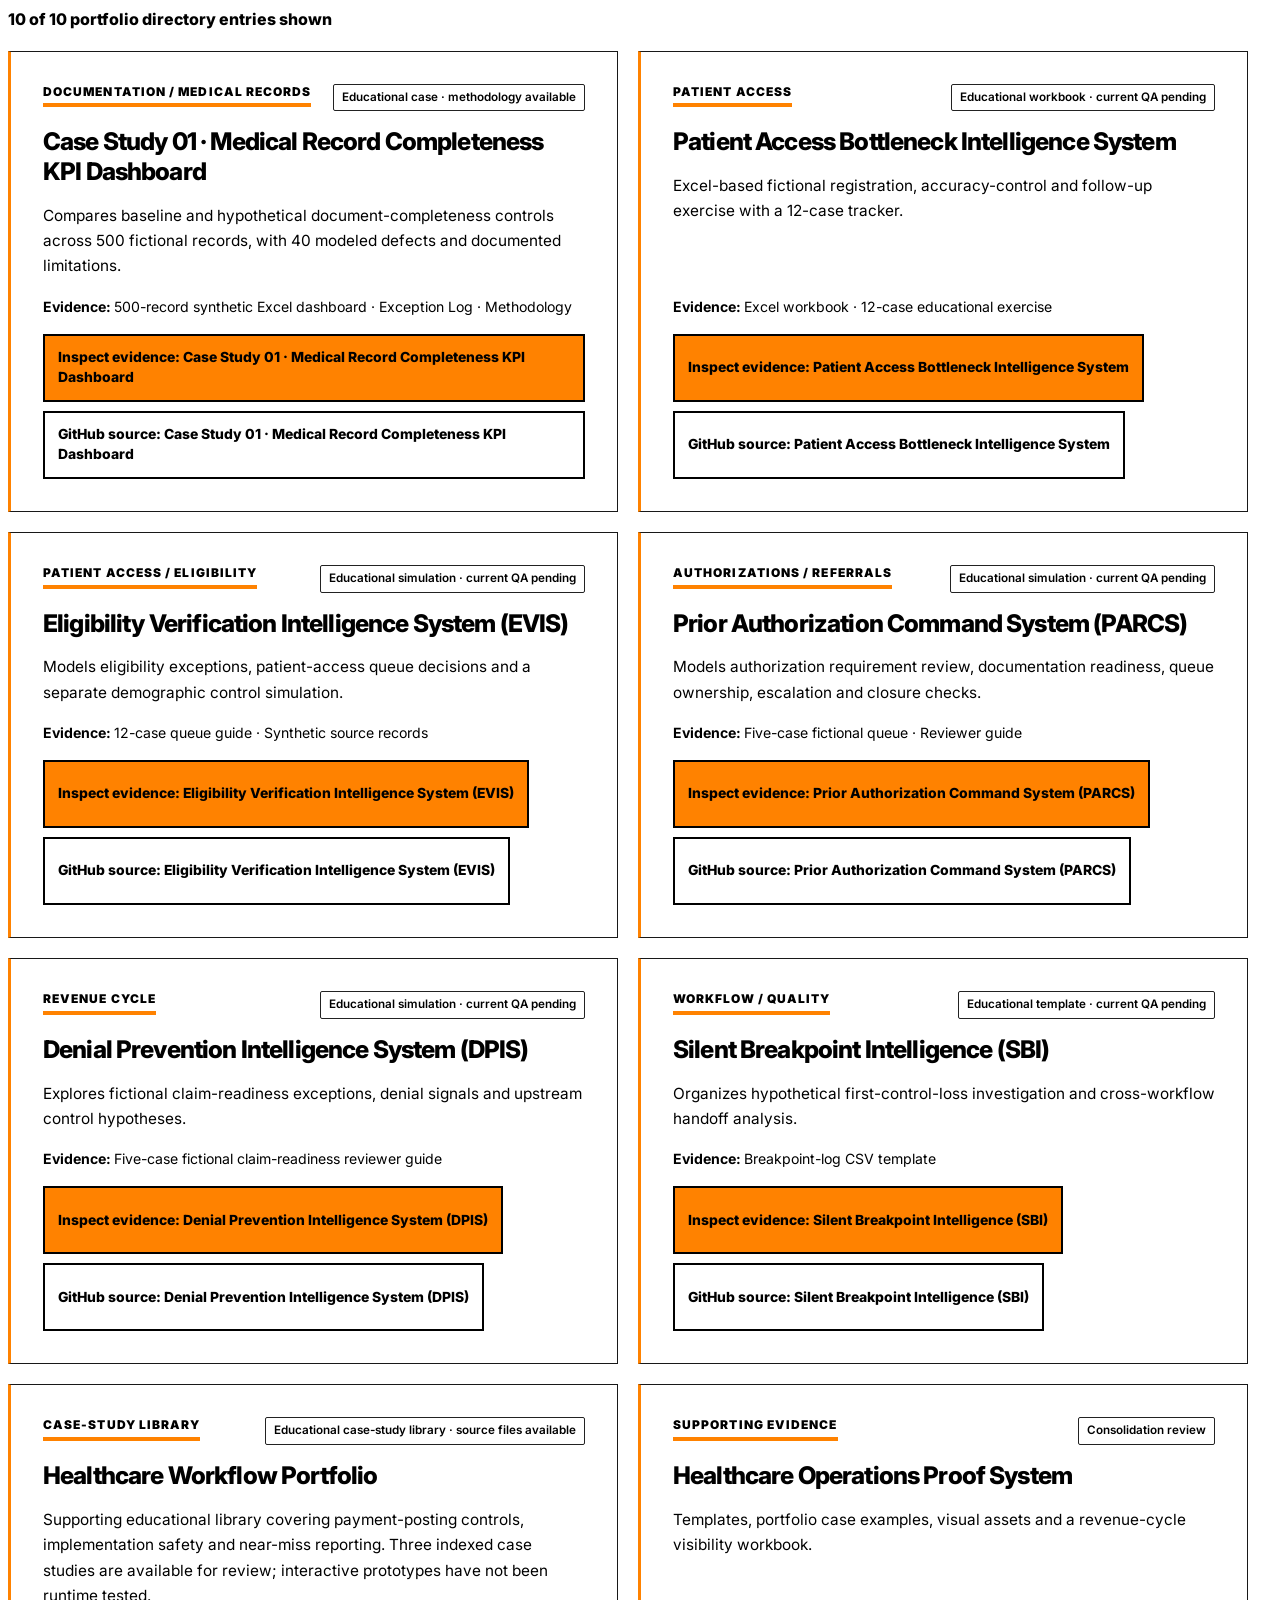
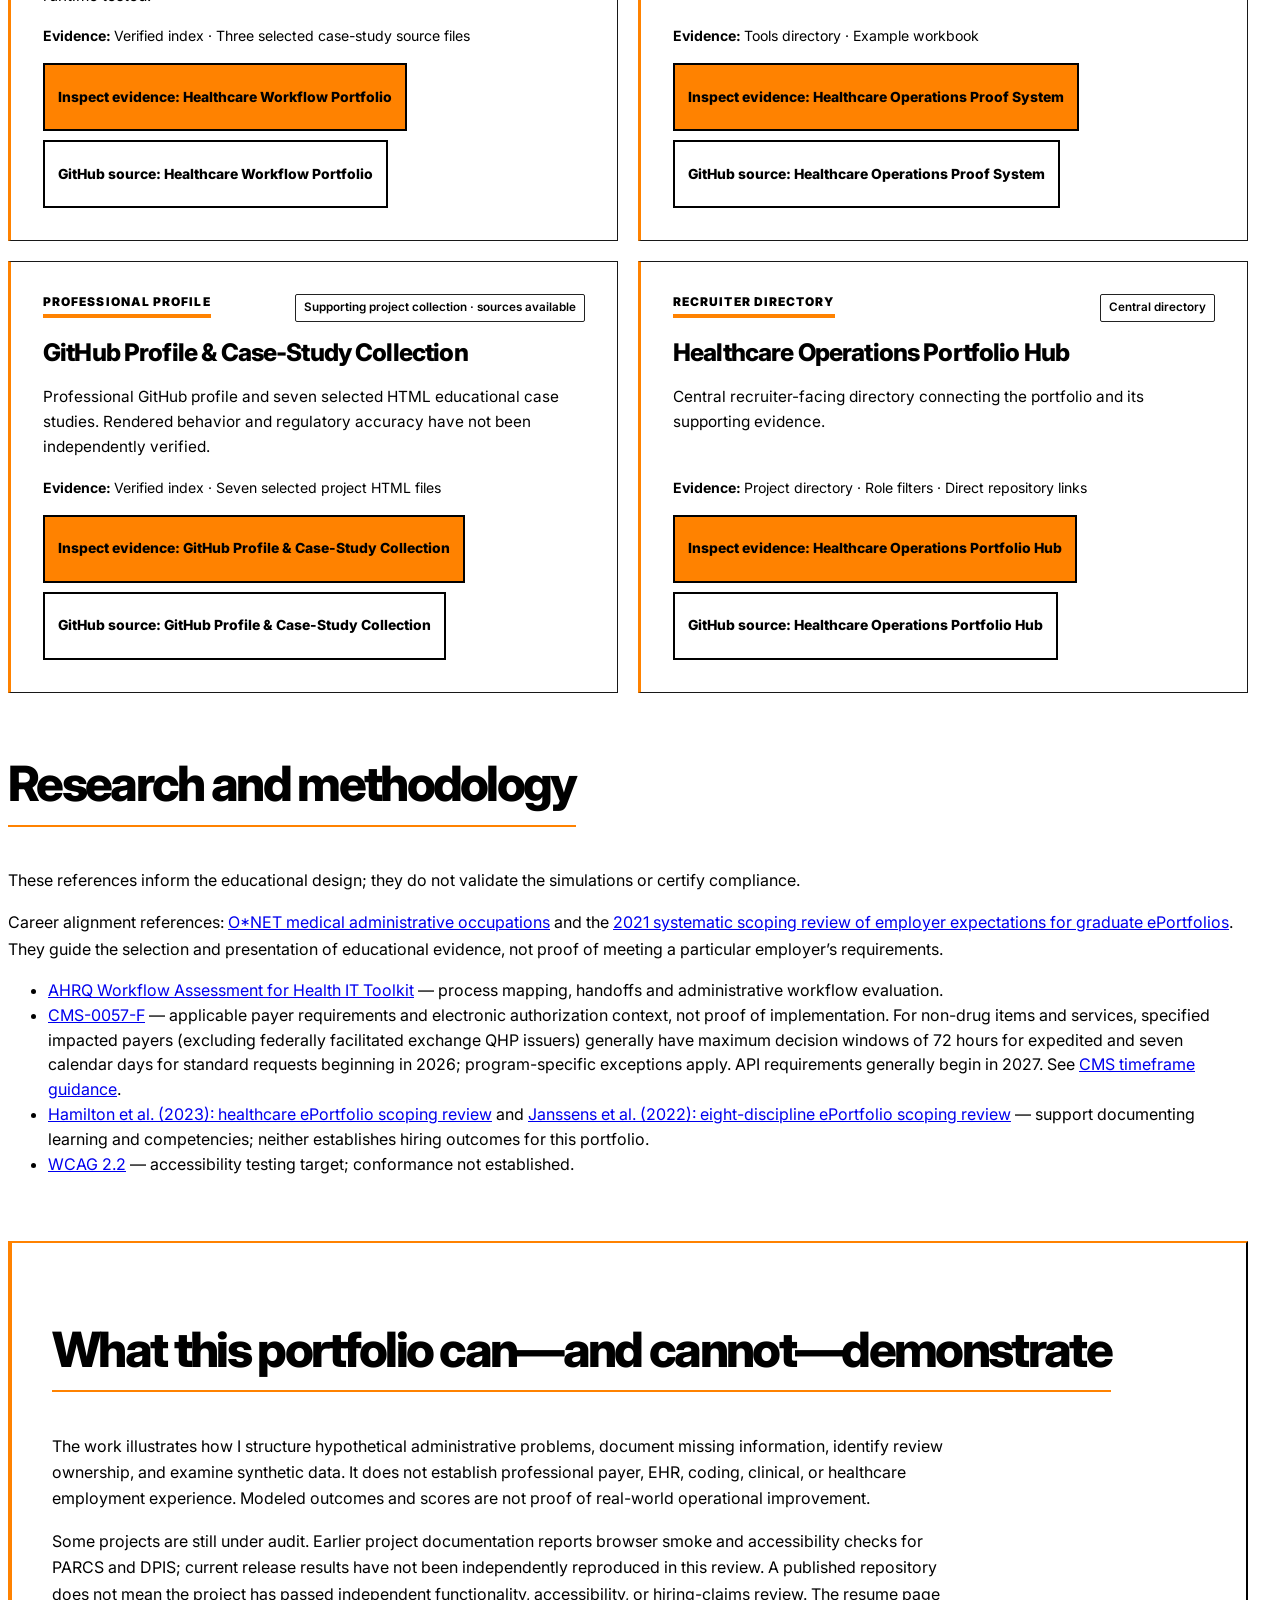
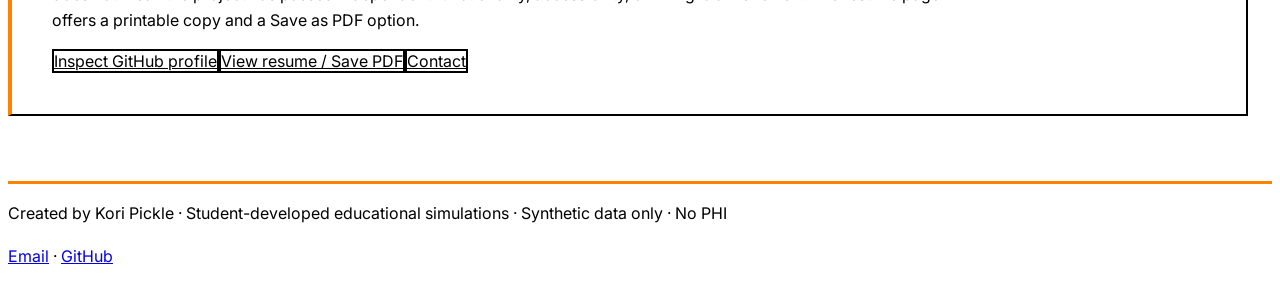
==== commit e406ae4c: "Clarify role-specific case evidence and cite occupational and employability research" ====
--- a/index.html
+++ b/index.html
@@ -2,7 +2,7 @@
 <html lang="en"><head><meta charset="utf-8"><meta name="viewport" content="width=device-width,initial-scale=1"><meta name="description" content="Explore student-developed, no-PHI healthcare administration and operations projects by job role, evidence, and source code."><meta name="color-scheme" content="light"><title>Healthcare Operations Portfolio | Kori Pickle</title><link rel="canonical" href="https://healthcare-operations-portfolio-hub.vercel.app/"><link rel="stylesheet" href="style.css"><link rel="stylesheet" href="recruiter-directory.css"><link rel="stylesheet" href="interactive-case-library.css"><link rel="stylesheet" href="mobile-editorial-polish.css"><meta property="og:title" content="Healthcare Operations Portfolio | Kori Pickle"><meta property="og:description" content="Student-developed healthcare workflow case studies and inspectable project evidence."><meta property="og:type" content="website"><meta property="og:url" content="https://healthcare-operations-portfolio-hub.vercel.app/"><meta name="twitter:card" content="summary"></head>
 <body><a class="skip-link" href="#main">Skip to main content</a><header class="site-header"><nav class="nav-shell" aria-label="Primary navigation"><a class="brand-mark" href="index.html">Kori Pickle · Portfolio</a><button id="site-nav-toggle" class="nav-toggle" type="button" aria-controls="primary-nav-links" aria-expanded="false" aria-label="Open navigation menu"><span class="nav-toggle-label">Menu</span><span class="nav-toggle-icon" aria-hidden="true">☰</span></button><div class="nav-links" id="primary-nav-links"><a href="#quick-start-title">Start here</a><a href="#featured">Featured</a><a href="#case-library">Case library</a><a href="#directory">All repositories</a><a href="#research">Research</a><a href="#about">About</a><a href="resume.html">Resume</a><a href="https://www.linkedin.com/in/kori-pickle">LinkedIn</a><a href="https://github.com/koripickle1101-TN">GitHub</a><a href="mailto:koripickle1101@gmail.com">Contact</a></div></nav></header>
 <main id="main"><section class="recruiter-hero" aria-labelledby="hero-title"><p class="eyebrow">Healthcare administration · Student portfolio</p><h1 id="hero-title">Healthcare administration | Remote healthcare operations</h1><p>Healthcare Operations Intelligence Engine™ · Kori Pickle</p><p class="hero-lead">Healthcare administration student seeking remote entry-level roles, practicing documentation organization, exception tracking, workflow mapping, and careful escalation through fictional patient access, eligibility, authorization, and revenue-cycle cases.</p><p>I'm pursuing a Bachelor of Science in Healthcare Administration at the University of Phoenix (degree in progress, expected February–March 2027). These projects are independently developed educational simulations, not professional healthcare employment.</p><div class="hero-actions"><a class="primary-button" href="resume.html">View resume / Save PDF</a><a class="secondary-button" href="#featured">Explore featured work</a><a class="secondary-button" href="#directory">Browse all repositories</a><a class="secondary-button" href="mailto:koripickle1101@gmail.com">Email Kori</a></div><p class="integrity-note">All cases are synthetic · No PHI · No live payer or EHR access · No validated employer outcomes</p></section>
-<section class="recruiter-shortcuts directory-section" aria-labelledby="quick-start-title"><div class="section-intro"><p class="eyebrow">For hiring teams</p><h2 id="quick-start-title">Explore evidence by hiring need</h2><p>Choose the workflow that matches the role you are reviewing. Each link leads to educational case evidence and source documentation, not employer performance results.</p></div><div class="quick-start-grid"><article class="quick-start-card"><h3>Patient access &amp; eligibility</h3><p>Registration exceptions, coverage-review queues and documented follow-up.</p><a class="evidence-link" href="https://github.com/koripickle1101-TN/eligibility-verification-intelligence-system/blob/main/evidence/patient-access-queue-reviewer-guide.md">Inspect eligibility case evidence</a></article><article class="quick-start-card"><h3>Prior authorization</h3><p>Documentation readiness, queue ownership and conservative escalation decisions.</p><a class="evidence-link" href="https://github.com/koripickle1101-TN/parcs-prior-authorization-command-system/blob/main/evidence/prior-authorization-queue-example.md">Inspect authorization case evidence</a></article><article class="quick-start-card"><h3>Revenue cycle &amp; denials</h3><p>Claim-readiness exceptions, upstream hypotheses and review dispositions.</p><a class="evidence-link" href="https://github.com/koripickle1101-TN/denial-prevention-intelligence-system/blob/main/evidence/denial-queue-reviewer-guide.md">Inspect claim-readiness case evidence</a></article></div><p class="integrity-note">How to interpret these projects: source files are available; the scenarios use fictional records. They do not demonstrate live payer access, authorized claims, verified cost savings or professional healthcare employment.</p></section>
+<section class="recruiter-shortcuts directory-section" aria-labelledby="quick-start-title"><div class="section-intro"><p class="eyebrow">For hiring teams</p><h2 id="quick-start-title">Explore evidence by hiring need</h2><p>Choose the workflow that matches the role you are reviewing. Each link leads to educational case evidence and source documentation, not employer performance results.</p><p>Target roles: remote patient access, insurance verification, authorization intake and revenue-cycle support. My portfolio demonstrates practice with fictional records, not live systems or professional healthcare employment.</p></div><div class="quick-start-grid"><article class="quick-start-card"><h3>Patient access &amp; eligibility</h3><p>Inspect a 12-record fictional queue: insurance data discrepancies, assigned review ownership, follow-up dates and documented dispositions.</p><a class="evidence-link" href="https://github.com/koripickle1101-TN/eligibility-verification-intelligence-system/blob/main/evidence/patient-access-queue-reviewer-guide.md">Inspect eligibility case evidence</a></article><article class="quick-start-card"><h3>Prior authorization</h3><p>Inspect five fictional authorization records: documentation readiness, request status, ownership and appropriate escalation.</p><a class="evidence-link" href="https://github.com/koripickle1101-TN/parcs-prior-authorization-command-system/blob/main/evidence/prior-authorization-queue-example.md">Inspect authorization case evidence</a></article><article class="quick-start-card"><h3>Revenue cycle &amp; denials</h3><p>Inspect five fictional claim-readiness records: missing information, upstream failure hypotheses and conservative review dispositions.</p><a class="evidence-link" href="https://github.com/koripickle1101-TN/denial-prevention-intelligence-system/blob/main/evidence/denial-queue-reviewer-guide.md">Inspect claim-readiness case evidence</a></article></div><p class="integrity-note">How to interpret these projects: source files are available; the scenarios use fictional records. They do not demonstrate live payer access, authorized claims, verified cost savings or professional healthcare employment.</p></section>
 <section id="featured" class="directory-section" aria-labelledby="featured-title"><div class="section-intro"><p class="eyebrow">Start here</p><h2 id="featured-title">Featured workflow projects</h2><p>Six educational workflow examples. Select Inspect evidence to see the underlying files, or GitHub source to review the repository. Status labels identify outstanding project reviews, not real-world healthcare validation.</p></div><div id="featured-grid" class="directory-grid"></div><noscript><p>JavaScript is unavailable. Inspect the six featured projects directly:</p><ul><li><a href="https://github.com/koripickle1101-TN/healthcare-operations-portfolio-hub/blob/main/case-studies/01-medical-record-completeness/README.md">Medical record completeness</a></li><li><a href="https://github.com/koripickle1101-TN/patient-access-bottleneck-intelligence-system">Patient access bottleneck</a></li><li><a href="https://github.com/koripickle1101-TN/eligibility-verification-intelligence-system/blob/main/evidence/patient-access-queue-reviewer-guide.md">Eligibility verification</a></li><li><a href="https://github.com/koripickle1101-TN/parcs-prior-authorization-command-system/blob/main/evidence/prior-authorization-queue-example.md">Prior authorization</a></li><li><a href="https://github.com/koripickle1101-TN/denial-prevention-intelligence-system/blob/main/evidence/denial-queue-reviewer-guide.md">Denial prevention</a></li><li><a href="https://github.com/koripickle1101-TN/silent-breakpoint-intelligence-system/blob/main/templates/breakpoint-log.csv">Workflow breakpoints</a></li></ul></noscript></section>
 
 <section id="case-library" class="case-library-section" aria-labelledby="case-library-title">
@@ -30,5 +30,5 @@
 </section>
 <section id="directory" class="directory-section" aria-labelledby="directory-title"><div class="section-intro"><p class="eyebrow">Find the relevant evidence</p><h2 id="directory-title">Explore all repositories</h2><p>Filter the educational project collection by job function or search for a skill. The list includes featured projects, supporting evidence repositories, and directory/profile entries; entries are not separate claims of professional healthcare experience.</p></div>
 <noscript><p>Interactive search requires JavaScript. Use the <a href="https://github.com/koripickle1101-TN">GitHub profile</a> to browse repositories.</p><style>.filter-panel{display:none}</style></noscript><div class="filter-panel"><label for="role-filter">Target job function</label><select id="role-filter"><option value="all">All functions</option><option value="access">Patient access / eligibility</option><option value="authorization">Prior authorization / referrals</option><option value="revenue">Revenue cycle / denials</option><option value="documentation">Documentation / medical records</option><option value="quality">Quality / workflow operations</option><option value="data">Health IT / data quality</option></select><label for="project-search">Search projects</label><input id="project-search" type="search" autocomplete="off" placeholder="e.g., eligibility, denials, documentation"><button id="clear-filters" type="button">Clear filters</button></div><p id="result-count" class="result-count" role="status" aria-live="polite"></p><div id="directory-grid" class="directory-grid"></div><p id="empty-results" hidden>No projects match these filters. Clear filters to view the full directory.</p></section>
-<section id="research" class="directory-section" aria-labelledby="research-title"><h2 id="research-title">Research and methodology</h2><p>These references inform the educational design; they do not validate the simulations or certify compliance.</p><ul><li><a href="https://digital.ahrq.gov/health-it-tools-and-resources/evaluation-resources/workflow-assessment-health-it-toolkit">AHRQ Workflow Assessment for Health IT Toolkit</a> — process mapping, handoffs and administrative workflow evaluation.</li><li><a href="https://www.cms.gov/initiatives/burden-reduction/overview/interoperability/policies-regulations/cms-interoperability-prior-authorization-final-rule-cms-0057-f">CMS-0057-F</a> — applicable payer requirements and electronic authorization context, not proof of implementation. For non-drug items and services, specified impacted payers (excluding federally facilitated exchange QHP issuers) generally have maximum decision windows of 72 hours for expedited and seven calendar days for standard requests beginning in 2026; program-specific exceptions apply. API requirements generally begin in 2027. See <a href="https://www.cms.gov/initiatives/burden-reduction/overview/interoperability/frequently-asked-questions/improving-prior-authorization-processes">CMS timeframe guidance</a>.</li><li><a href="https://doi.org/10.21153/jtlge2023vol14no1art1704">Hamilton et al. (2023): healthcare ePortfolio scoping review</a> and <a href="https://pubmed.ncbi.nlm.nih.gov/35917735/">Janssens et al. (2022): eight-discipline ePortfolio scoping review</a> — support documenting learning and competencies; neither establishes hiring outcomes for this portfolio.</li><li><a href="https://www.w3.org/TR/WCAG22/">WCAG 2.2</a> — accessibility testing target; conformance not established.</li></ul></section><section id="about" class="directory-section about-panel"><h2>What this portfolio can—and cannot—demonstrate</h2><p>The work illustrates how I structure hypothetical administrative problems, document missing information, identify review ownership, and examine synthetic data. It does not establish professional payer, EHR, coding, clinical, or healthcare employment experience. Modeled outcomes and scores are not proof of real-world operational improvement.</p><p>Some projects are still under audit. Earlier project documentation reports browser smoke and accessibility checks for PARCS and DPIS; current release results have not been independently reproduced in this review. A published repository does not mean the project has passed independent functionality, accessibility, or hiring-claims review. The resume page offers a printable copy and a Save as PDF option.</p><div class="hero-actions"><a class="secondary-button" href="https://github.com/koripickle1101-TN">Inspect GitHub profile</a><a class="secondary-button" href="resume.html">View resume / Save PDF</a><a class="secondary-button" href="mailto:koripickle1101@gmail.com">Contact</a></div></section></main>
+<section id="research" class="directory-section" aria-labelledby="research-title"><h2 id="research-title">Research and methodology</h2><p>These references inform the educational design; they do not validate the simulations or certify compliance.</p><p>Career alignment references: <a href="https://www.onetonline.org/link/details/43-6013.00">O*NET medical administrative occupations</a> and the <a href="https://eric.ed.gov/?id=EJ1294417">2021 systematic scoping review of employer expectations for graduate ePortfolios</a>. They guide the selection and presentation of educational evidence, not proof of meeting a particular employer’s requirements.</p><ul><li><a href="https://digital.ahrq.gov/health-it-tools-and-resources/evaluation-resources/workflow-assessment-health-it-toolkit">AHRQ Workflow Assessment for Health IT Toolkit</a> — process mapping, handoffs and administrative workflow evaluation.</li><li><a href="https://www.cms.gov/initiatives/burden-reduction/overview/interoperability/policies-regulations/cms-interoperability-prior-authorization-final-rule-cms-0057-f">CMS-0057-F</a> — applicable payer requirements and electronic authorization context, not proof of implementation. For non-drug items and services, specified impacted payers (excluding federally facilitated exchange QHP issuers) generally have maximum decision windows of 72 hours for expedited and seven calendar days for standard requests beginning in 2026; program-specific exceptions apply. API requirements generally begin in 2027. See <a href="https://www.cms.gov/initiatives/burden-reduction/overview/interoperability/frequently-asked-questions/improving-prior-authorization-processes">CMS timeframe guidance</a>.</li><li><a href="https://doi.org/10.21153/jtlge2023vol14no1art1704">Hamilton et al. (2023): healthcare ePortfolio scoping review</a> and <a href="https://pubmed.ncbi.nlm.nih.gov/35917735/">Janssens et al. (2022): eight-discipline ePortfolio scoping review</a> — support documenting learning and competencies; neither establishes hiring outcomes for this portfolio.</li><li><a href="https://www.w3.org/TR/WCAG22/">WCAG 2.2</a> — accessibility testing target; conformance not established.</li></ul></section><section id="about" class="directory-section about-panel"><h2>What this portfolio can—and cannot—demonstrate</h2><p>The work illustrates how I structure hypothetical administrative problems, document missing information, identify review ownership, and examine synthetic data. It does not establish professional payer, EHR, coding, clinical, or healthcare employment experience. Modeled outcomes and scores are not proof of real-world operational improvement.</p><p>Some projects are still under audit. Earlier project documentation reports browser smoke and accessibility checks for PARCS and DPIS; current release results have not been independently reproduced in this review. A published repository does not mean the project has passed independent functionality, accessibility, or hiring-claims review. The resume page offers a printable copy and a Save as PDF option.</p><div class="hero-actions"><a class="secondary-button" href="https://github.com/koripickle1101-TN">Inspect GitHub profile</a><a class="secondary-button" href="resume.html">View resume / Save PDF</a><a class="secondary-button" href="mailto:koripickle1101@gmail.com">Contact</a></div></section></main>
 <footer class="site-footer"><p>Created by Kori Pickle · Student-developed educational simulations · Synthetic data only · No PHI</p><p><a href="mailto:koripickle1101@gmail.com">Email</a> · <a href="https://github.com/koripickle1101-TN">GitHub</a></p></footer><script src="recruiter-directory.js" defer></script><script src="mobile-navigation.js" defer></script></body></html>
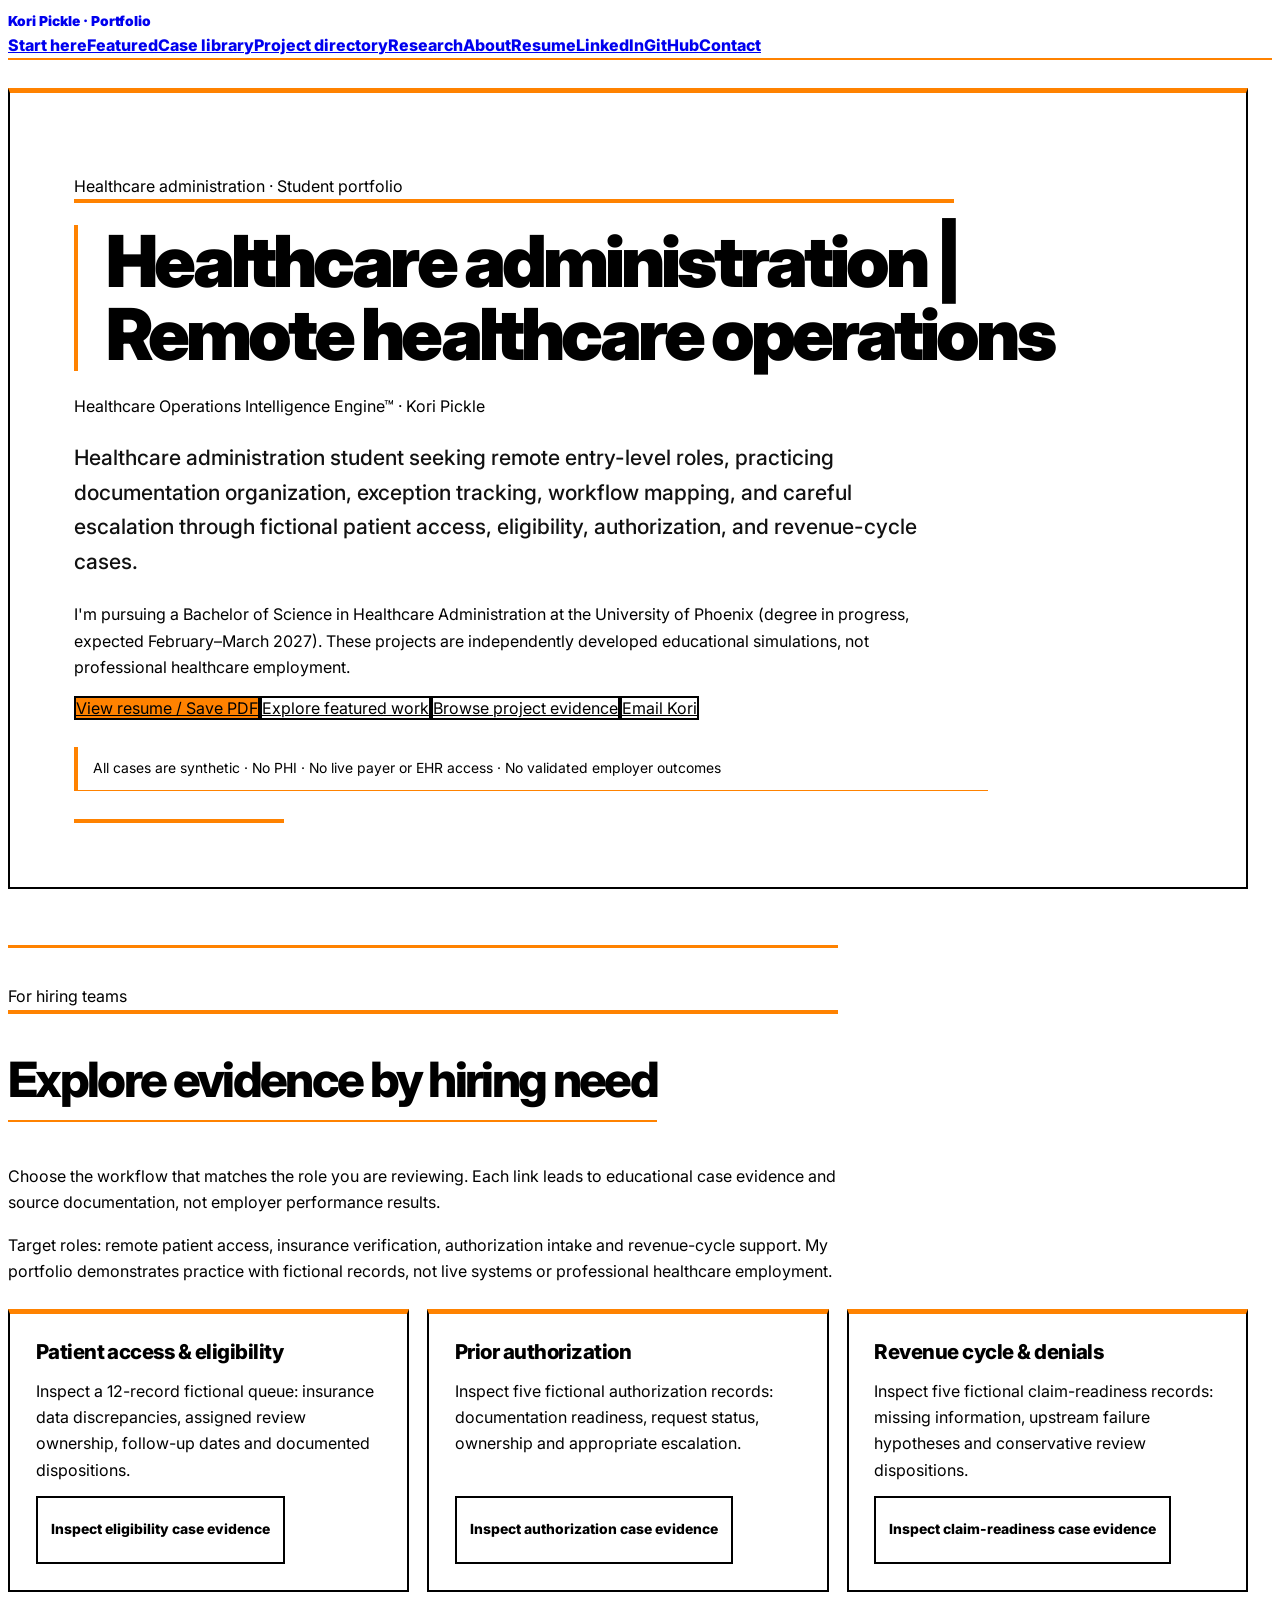
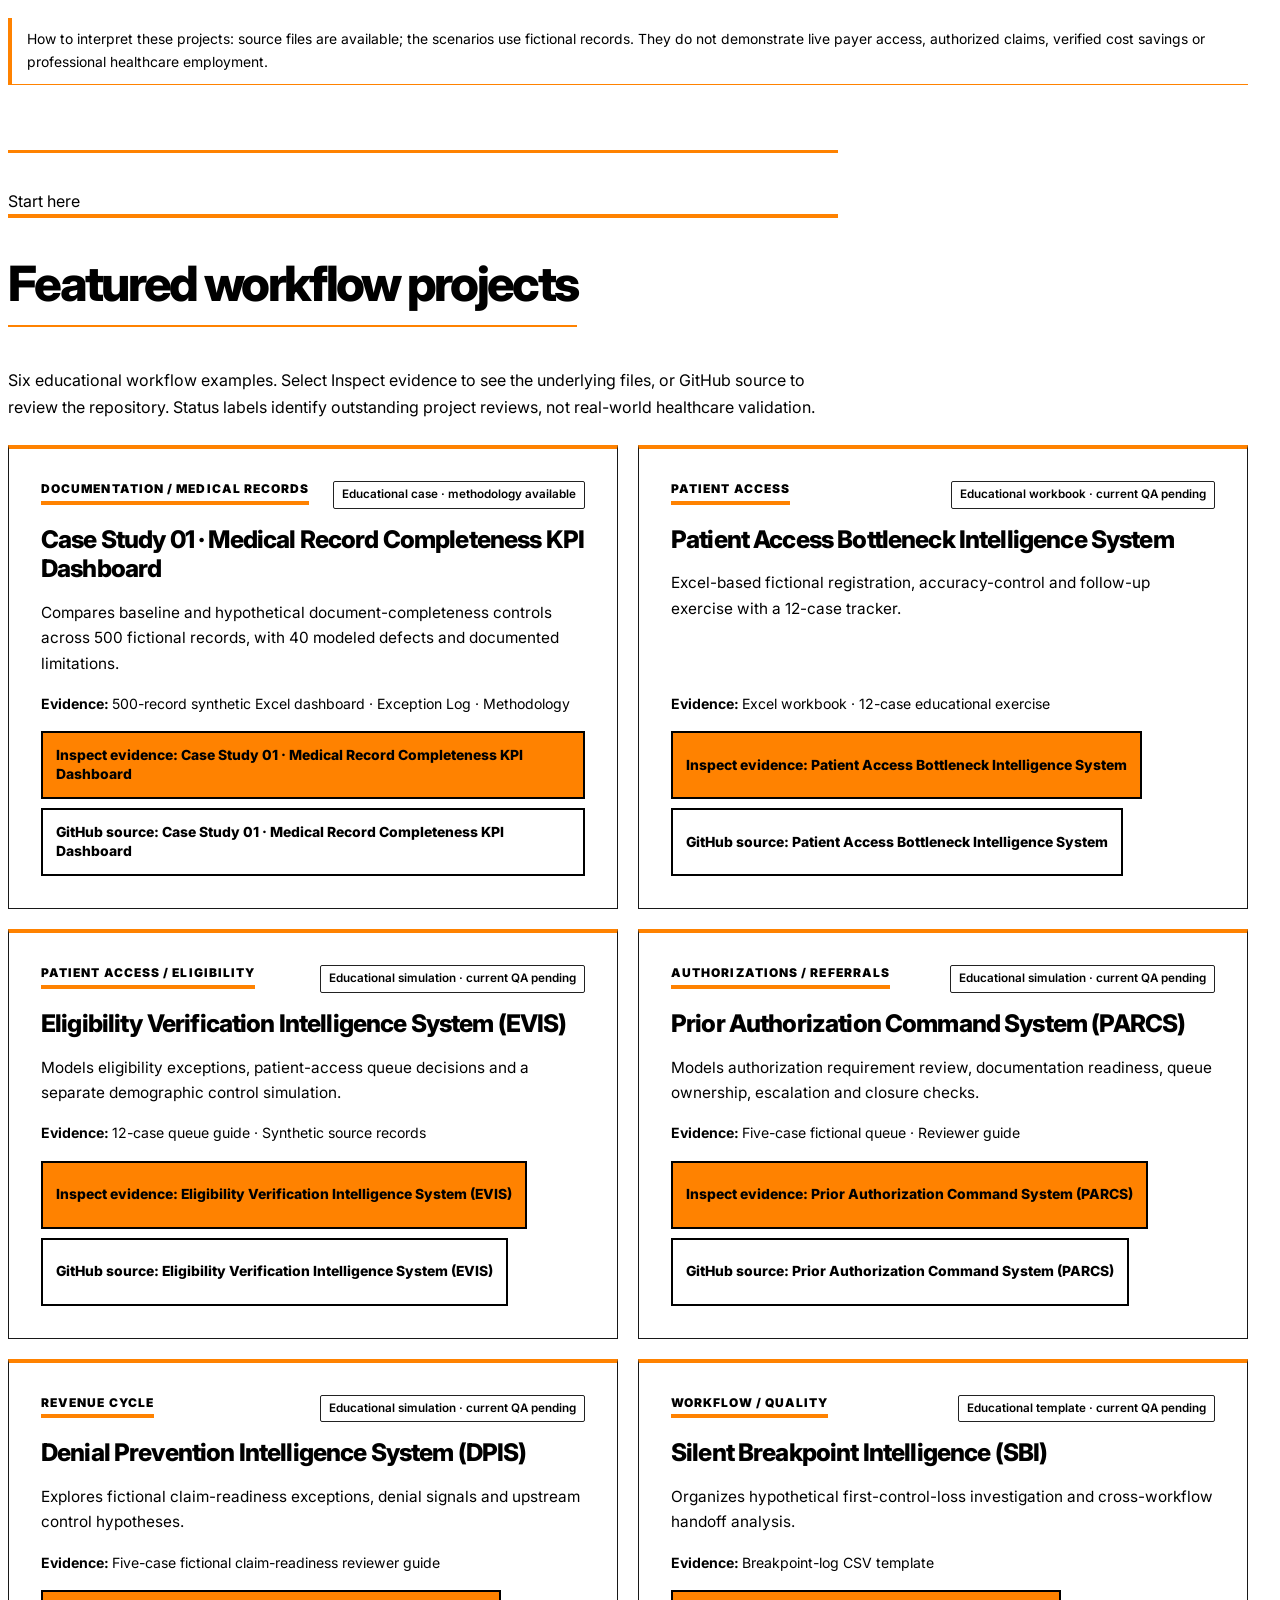
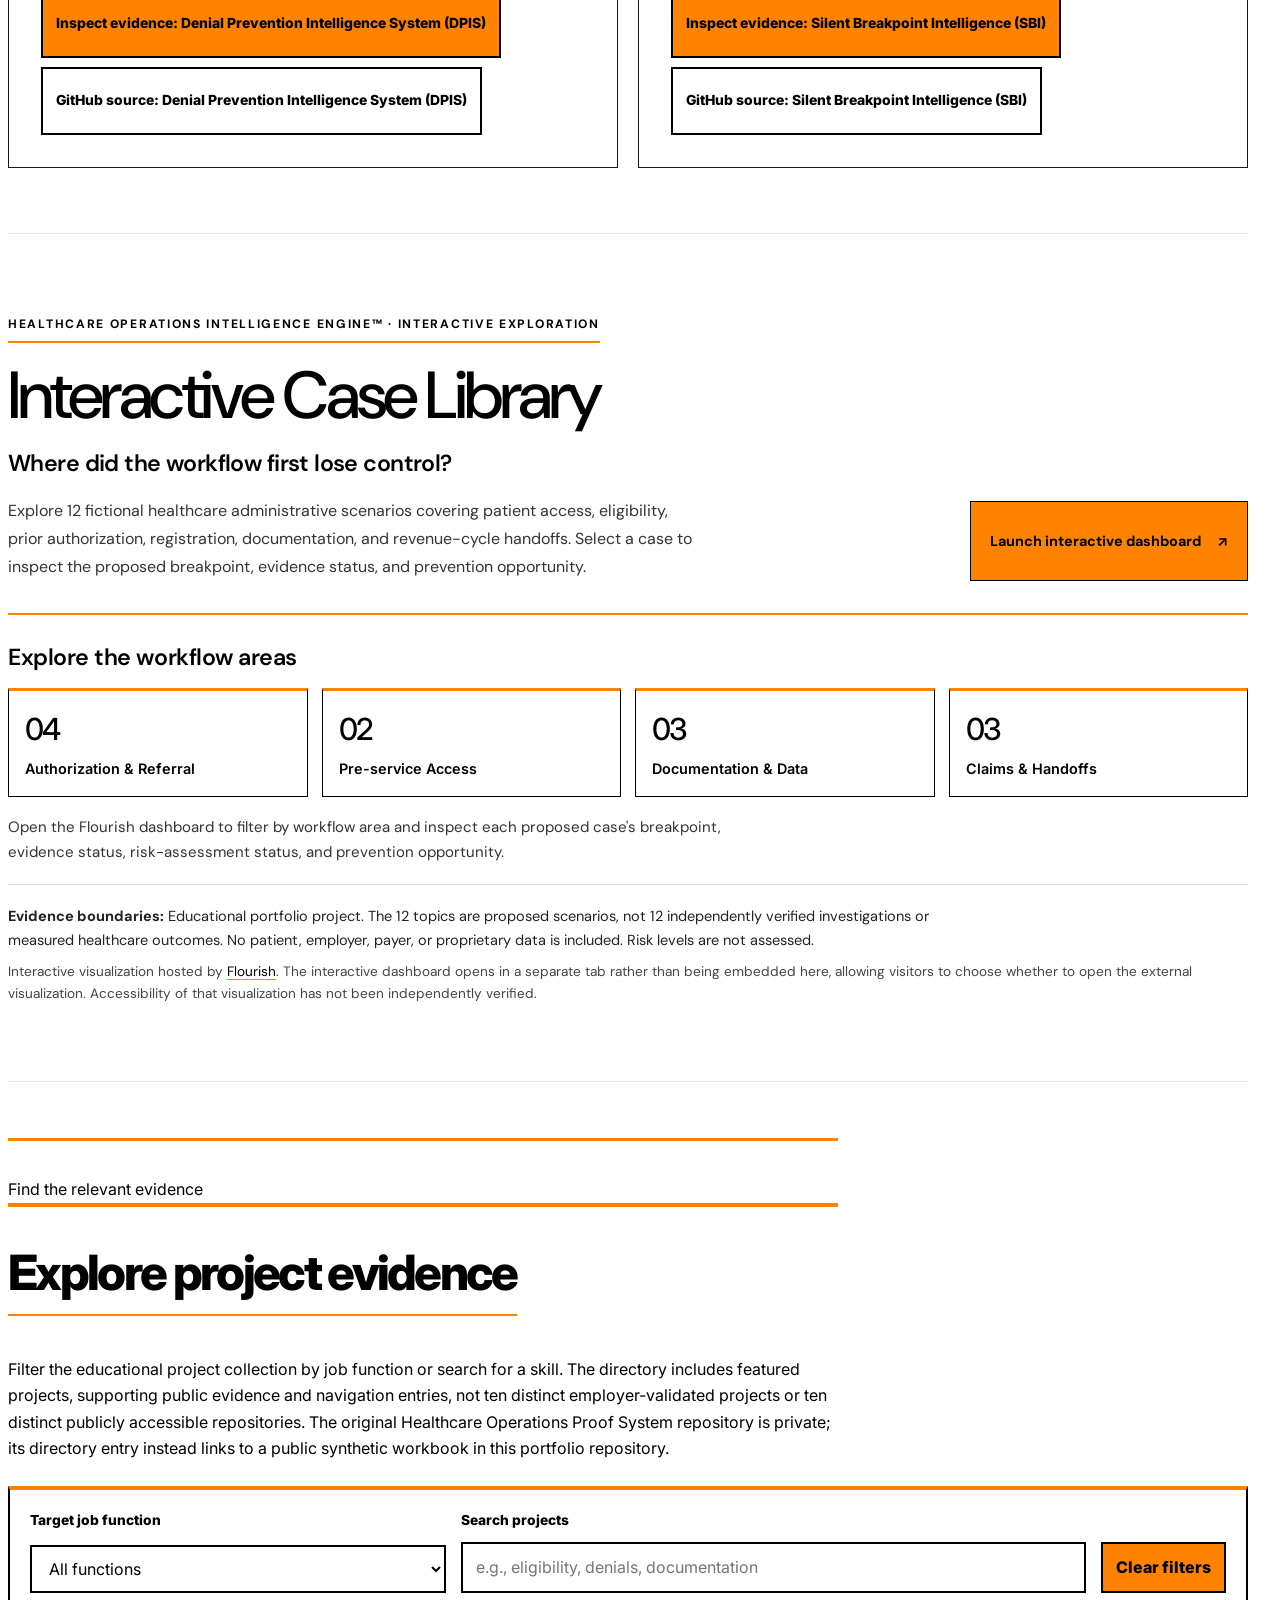
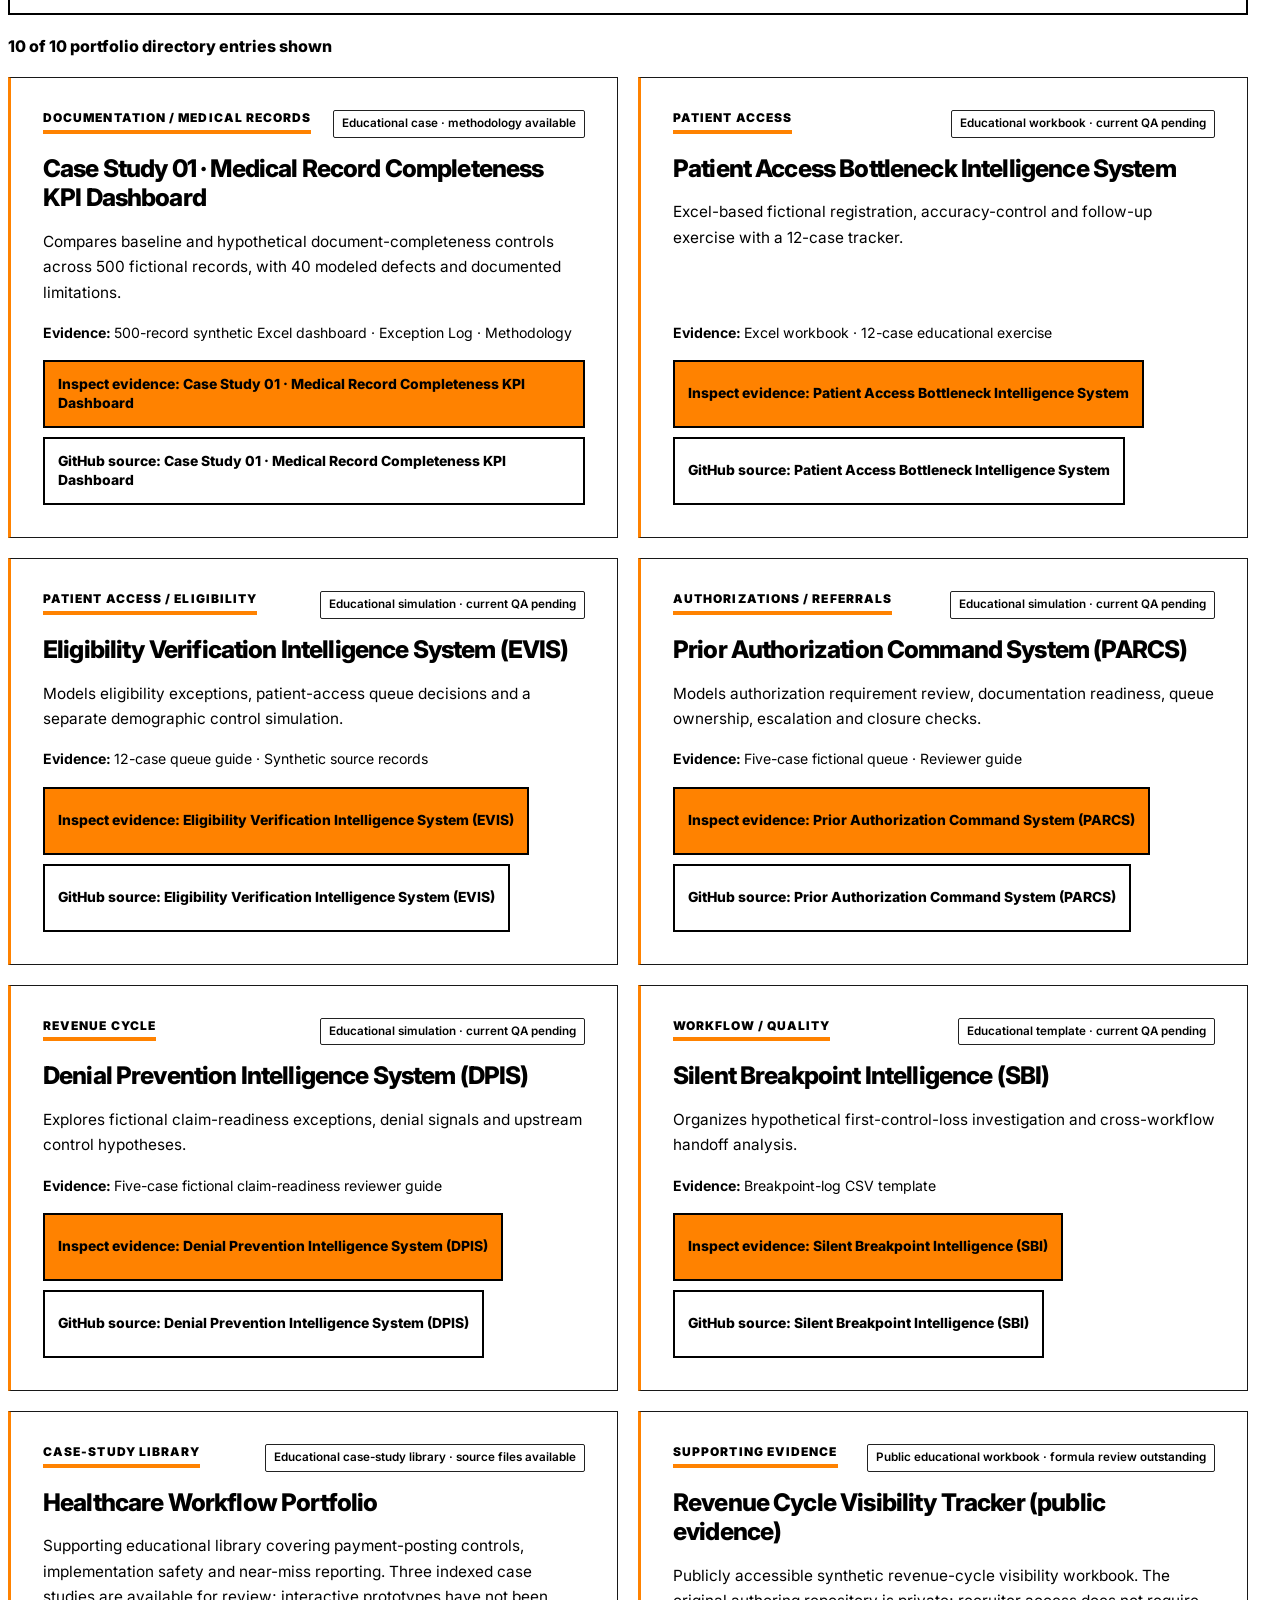
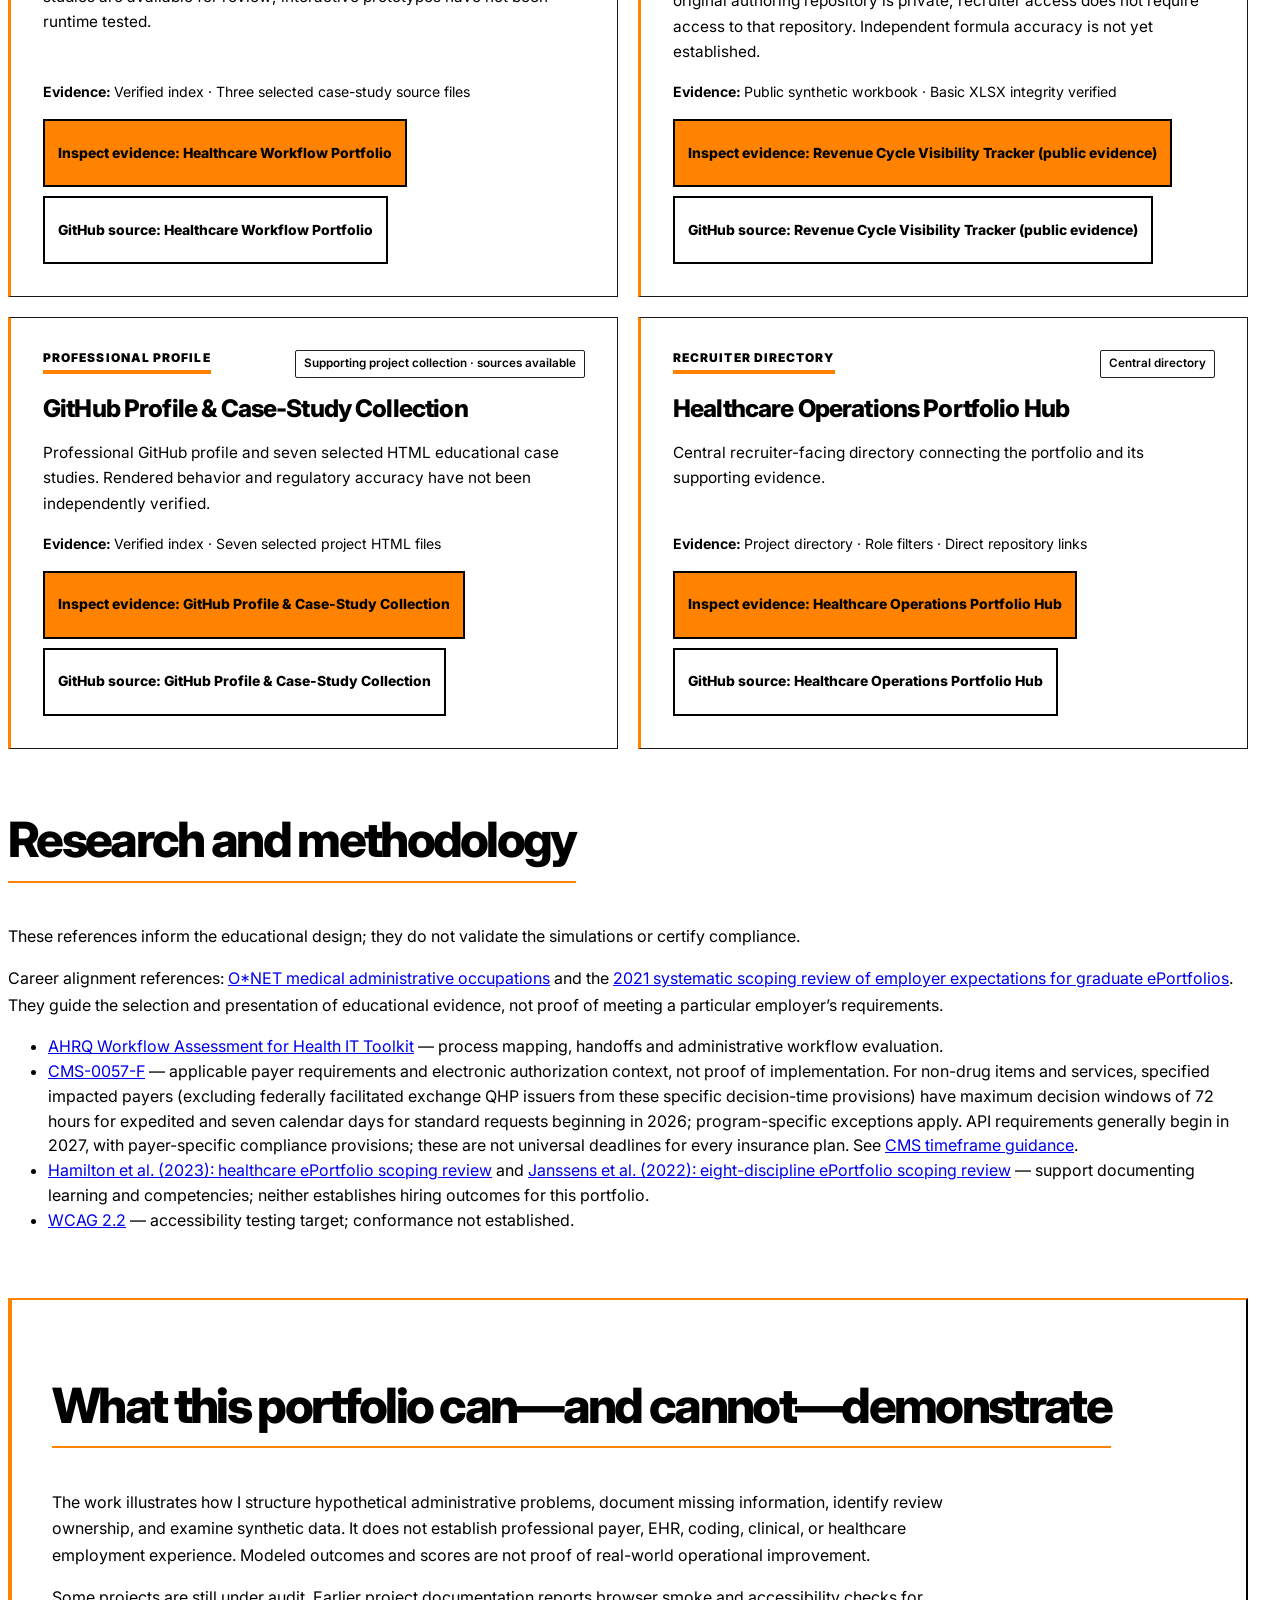
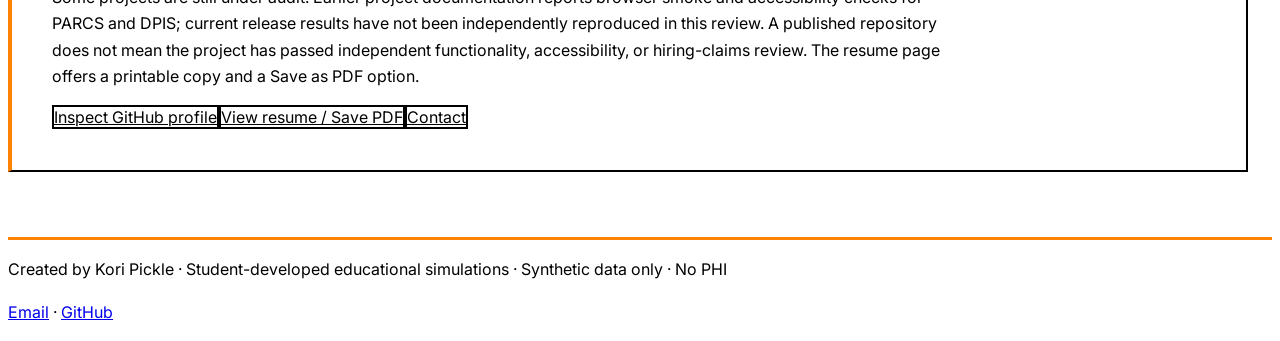
==== commit fe172c60: "Clarify public evidence boundaries, CMS scope and no-JavaScript directory behavior" ====
--- a/index.html
+++ b/index.html
@@ -1,7 +1,7 @@
 <!doctype html>
-<html lang="en"><head><meta charset="utf-8"><meta name="viewport" content="width=device-width,initial-scale=1"><meta name="description" content="Explore student-developed, no-PHI healthcare administration and operations projects by job role, evidence, and source code."><meta name="color-scheme" content="light"><title>Healthcare Operations Portfolio | Kori Pickle</title><link rel="canonical" href="https://healthcare-operations-portfolio-hub.vercel.app/"><link rel="stylesheet" href="style.css"><link rel="stylesheet" href="recruiter-directory.css"><link rel="stylesheet" href="interactive-case-library.css"><link rel="stylesheet" href="mobile-editorial-polish.css"><meta property="og:title" content="Healthcare Operations Portfolio | Kori Pickle"><meta property="og:description" content="Student-developed healthcare workflow case studies and inspectable project evidence."><meta property="og:type" content="website"><meta property="og:url" content="https://healthcare-operations-portfolio-hub.vercel.app/"><meta name="twitter:card" content="summary"></head>
-<body><a class="skip-link" href="#main">Skip to main content</a><header class="site-header"><nav class="nav-shell" aria-label="Primary navigation"><a class="brand-mark" href="index.html">Kori Pickle · Portfolio</a><button id="site-nav-toggle" class="nav-toggle" type="button" aria-controls="primary-nav-links" aria-expanded="false" aria-label="Open navigation menu"><span class="nav-toggle-label">Menu</span><span class="nav-toggle-icon" aria-hidden="true">☰</span></button><div class="nav-links" id="primary-nav-links"><a href="#quick-start-title">Start here</a><a href="#featured">Featured</a><a href="#case-library">Case library</a><a href="#directory">All repositories</a><a href="#research">Research</a><a href="#about">About</a><a href="resume.html">Resume</a><a href="https://www.linkedin.com/in/kori-pickle">LinkedIn</a><a href="https://github.com/koripickle1101-TN">GitHub</a><a href="mailto:koripickle1101@gmail.com">Contact</a></div></nav></header>
-<main id="main"><section class="recruiter-hero" aria-labelledby="hero-title"><p class="eyebrow">Healthcare administration · Student portfolio</p><h1 id="hero-title">Healthcare administration | Remote healthcare operations</h1><p>Healthcare Operations Intelligence Engine™ · Kori Pickle</p><p class="hero-lead">Healthcare administration student seeking remote entry-level roles, practicing documentation organization, exception tracking, workflow mapping, and careful escalation through fictional patient access, eligibility, authorization, and revenue-cycle cases.</p><p>I'm pursuing a Bachelor of Science in Healthcare Administration at the University of Phoenix (degree in progress, expected February–March 2027). These projects are independently developed educational simulations, not professional healthcare employment.</p><div class="hero-actions"><a class="primary-button" href="resume.html">View resume / Save PDF</a><a class="secondary-button" href="#featured">Explore featured work</a><a class="secondary-button" href="#directory">Browse all repositories</a><a class="secondary-button" href="mailto:koripickle1101@gmail.com">Email Kori</a></div><p class="integrity-note">All cases are synthetic · No PHI · No live payer or EHR access · No validated employer outcomes</p></section>
+<html lang="en"><head><meta charset="utf-8"><meta name="viewport" content="width=device-width,initial-scale=1"><meta name="description" content="Explore student-developed, no-PHI healthcare administration and operations projects by job role, evidence, and source code."><meta name="color-scheme" content="light"><title>Healthcare Operations Portfolio | Kori Pickle</title><link rel="canonical" href="https://healthcare-operations-portfolio-hub.vercel.app/"><link rel="stylesheet" href="style.css"><link rel="stylesheet" href="recruiter-directory.css"><link rel="stylesheet" href="interactive-case-library.css"><link rel="stylesheet" href="mobile-editorial-polish.css"><meta property="og:title" content="Healthcare Operations Portfolio | Kori Pickle"><meta property="og:description" content="Student-developed healthcare workflow case studies and inspectable project evidence."><meta property="og:type" content="website"><meta property="og:url" content="https://healthcare-operations-portfolio-hub.vercel.app/"><meta name="twitter:card" content="summary"><noscript><style>.filter-panel{display:none!important}</style></noscript></head>
+<body><a class="skip-link" href="#main">Skip to main content</a><header class="site-header"><nav class="nav-shell" aria-label="Primary navigation"><a class="brand-mark" href="index.html">Kori Pickle · Portfolio</a><button id="site-nav-toggle" class="nav-toggle" type="button" aria-controls="primary-nav-links" aria-expanded="false" aria-label="Open navigation menu"><span class="nav-toggle-label">Menu</span><span class="nav-toggle-icon" aria-hidden="true">☰</span></button><div class="nav-links" id="primary-nav-links"><a href="#quick-start-title">Start here</a><a href="#featured">Featured</a><a href="#case-library">Case library</a><a href="#directory">Project directory</a><a href="#research">Research</a><a href="#about">About</a><a href="resume.html">Resume</a><a href="https://www.linkedin.com/in/kori-pickle">LinkedIn</a><a href="https://github.com/koripickle1101-TN">GitHub</a><a href="mailto:koripickle1101@gmail.com">Contact</a></div></nav></header>
+<main id="main"><section class="recruiter-hero" aria-labelledby="hero-title"><p class="eyebrow">Healthcare administration · Student portfolio</p><h1 id="hero-title">Healthcare administration | Remote healthcare operations</h1><p>Healthcare Operations Intelligence Engine™ · Kori Pickle</p><p class="hero-lead">Healthcare administration student seeking remote entry-level roles, practicing documentation organization, exception tracking, workflow mapping, and careful escalation through fictional patient access, eligibility, authorization, and revenue-cycle cases.</p><p>I'm pursuing a Bachelor of Science in Healthcare Administration at the University of Phoenix (degree in progress, expected February–March 2027). These projects are independently developed educational simulations, not professional healthcare employment.</p><div class="hero-actions"><a class="primary-button" href="resume.html">View resume / Save PDF</a><a class="secondary-button" href="#featured">Explore featured work</a><a class="secondary-button" href="#directory">Browse project evidence</a><a class="secondary-button" href="mailto:koripickle1101@gmail.com">Email Kori</a></div><p class="integrity-note">All cases are synthetic · No PHI · No live payer or EHR access · No validated employer outcomes</p></section>
 <section class="recruiter-shortcuts directory-section" aria-labelledby="quick-start-title"><div class="section-intro"><p class="eyebrow">For hiring teams</p><h2 id="quick-start-title">Explore evidence by hiring need</h2><p>Choose the workflow that matches the role you are reviewing. Each link leads to educational case evidence and source documentation, not employer performance results.</p><p>Target roles: remote patient access, insurance verification, authorization intake and revenue-cycle support. My portfolio demonstrates practice with fictional records, not live systems or professional healthcare employment.</p></div><div class="quick-start-grid"><article class="quick-start-card"><h3>Patient access &amp; eligibility</h3><p>Inspect a 12-record fictional queue: insurance data discrepancies, assigned review ownership, follow-up dates and documented dispositions.</p><a class="evidence-link" href="https://github.com/koripickle1101-TN/eligibility-verification-intelligence-system/blob/main/evidence/patient-access-queue-reviewer-guide.md">Inspect eligibility case evidence</a></article><article class="quick-start-card"><h3>Prior authorization</h3><p>Inspect five fictional authorization records: documentation readiness, request status, ownership and appropriate escalation.</p><a class="evidence-link" href="https://github.com/koripickle1101-TN/parcs-prior-authorization-command-system/blob/main/evidence/prior-authorization-queue-example.md">Inspect authorization case evidence</a></article><article class="quick-start-card"><h3>Revenue cycle &amp; denials</h3><p>Inspect five fictional claim-readiness records: missing information, upstream failure hypotheses and conservative review dispositions.</p><a class="evidence-link" href="https://github.com/koripickle1101-TN/denial-prevention-intelligence-system/blob/main/evidence/denial-queue-reviewer-guide.md">Inspect claim-readiness case evidence</a></article></div><p class="integrity-note">How to interpret these projects: source files are available; the scenarios use fictional records. They do not demonstrate live payer access, authorized claims, verified cost savings or professional healthcare employment.</p></section>
 <section id="featured" class="directory-section" aria-labelledby="featured-title"><div class="section-intro"><p class="eyebrow">Start here</p><h2 id="featured-title">Featured workflow projects</h2><p>Six educational workflow examples. Select Inspect evidence to see the underlying files, or GitHub source to review the repository. Status labels identify outstanding project reviews, not real-world healthcare validation.</p></div><div id="featured-grid" class="directory-grid"></div><noscript><p>JavaScript is unavailable. Inspect the six featured projects directly:</p><ul><li><a href="https://github.com/koripickle1101-TN/healthcare-operations-portfolio-hub/blob/main/case-studies/01-medical-record-completeness/README.md">Medical record completeness</a></li><li><a href="https://github.com/koripickle1101-TN/patient-access-bottleneck-intelligence-system">Patient access bottleneck</a></li><li><a href="https://github.com/koripickle1101-TN/eligibility-verification-intelligence-system/blob/main/evidence/patient-access-queue-reviewer-guide.md">Eligibility verification</a></li><li><a href="https://github.com/koripickle1101-TN/parcs-prior-authorization-command-system/blob/main/evidence/prior-authorization-queue-example.md">Prior authorization</a></li><li><a href="https://github.com/koripickle1101-TN/denial-prevention-intelligence-system/blob/main/evidence/denial-queue-reviewer-guide.md">Denial prevention</a></li><li><a href="https://github.com/koripickle1101-TN/silent-breakpoint-intelligence-system/blob/main/templates/breakpoint-log.csv">Workflow breakpoints</a></li></ul></noscript></section>
 
@@ -28,7 +28,7 @@
   <p class="case-library-evidence"><strong>Evidence boundaries:</strong> Educational portfolio project. The 12 topics are proposed scenarios, not 12 independently verified investigations or measured healthcare outcomes. No patient, employer, payer, or proprietary data is included. Risk levels are not assessed.</p>
   <p class="case-library-credit">Interactive visualization hosted by <a href="https://public.flourish.studio/visualisation/30850574/" target="_blank" rel="noopener noreferrer">Flourish</a>. The interactive dashboard opens in a separate tab rather than being embedded here, allowing visitors to choose whether to open the external visualization. Accessibility of that visualization has not been independently verified.</p>
 </section>
-<section id="directory" class="directory-section" aria-labelledby="directory-title"><div class="section-intro"><p class="eyebrow">Find the relevant evidence</p><h2 id="directory-title">Explore all repositories</h2><p>Filter the educational project collection by job function or search for a skill. The list includes featured projects, supporting evidence repositories, and directory/profile entries; entries are not separate claims of professional healthcare experience.</p></div>
-<noscript><p>Interactive search requires JavaScript. Use the <a href="https://github.com/koripickle1101-TN">GitHub profile</a> to browse repositories.</p><style>.filter-panel{display:none}</style></noscript><div class="filter-panel"><label for="role-filter">Target job function</label><select id="role-filter"><option value="all">All functions</option><option value="access">Patient access / eligibility</option><option value="authorization">Prior authorization / referrals</option><option value="revenue">Revenue cycle / denials</option><option value="documentation">Documentation / medical records</option><option value="quality">Quality / workflow operations</option><option value="data">Health IT / data quality</option></select><label for="project-search">Search projects</label><input id="project-search" type="search" autocomplete="off" placeholder="e.g., eligibility, denials, documentation"><button id="clear-filters" type="button">Clear filters</button></div><p id="result-count" class="result-count" role="status" aria-live="polite"></p><div id="directory-grid" class="directory-grid"></div><p id="empty-results" hidden>No projects match these filters. Clear filters to view the full directory.</p></section>
-<section id="research" class="directory-section" aria-labelledby="research-title"><h2 id="research-title">Research and methodology</h2><p>These references inform the educational design; they do not validate the simulations or certify compliance.</p><p>Career alignment references: <a href="https://www.onetonline.org/link/details/43-6013.00">O*NET medical administrative occupations</a> and the <a href="https://eric.ed.gov/?id=EJ1294417">2021 systematic scoping review of employer expectations for graduate ePortfolios</a>. They guide the selection and presentation of educational evidence, not proof of meeting a particular employer’s requirements.</p><ul><li><a href="https://digital.ahrq.gov/health-it-tools-and-resources/evaluation-resources/workflow-assessment-health-it-toolkit">AHRQ Workflow Assessment for Health IT Toolkit</a> — process mapping, handoffs and administrative workflow evaluation.</li><li><a href="https://www.cms.gov/initiatives/burden-reduction/overview/interoperability/policies-regulations/cms-interoperability-prior-authorization-final-rule-cms-0057-f">CMS-0057-F</a> — applicable payer requirements and electronic authorization context, not proof of implementation. For non-drug items and services, specified impacted payers (excluding federally facilitated exchange QHP issuers) generally have maximum decision windows of 72 hours for expedited and seven calendar days for standard requests beginning in 2026; program-specific exceptions apply. API requirements generally begin in 2027. See <a href="https://www.cms.gov/initiatives/burden-reduction/overview/interoperability/frequently-asked-questions/improving-prior-authorization-processes">CMS timeframe guidance</a>.</li><li><a href="https://doi.org/10.21153/jtlge2023vol14no1art1704">Hamilton et al. (2023): healthcare ePortfolio scoping review</a> and <a href="https://pubmed.ncbi.nlm.nih.gov/35917735/">Janssens et al. (2022): eight-discipline ePortfolio scoping review</a> — support documenting learning and competencies; neither establishes hiring outcomes for this portfolio.</li><li><a href="https://www.w3.org/TR/WCAG22/">WCAG 2.2</a> — accessibility testing target; conformance not established.</li></ul></section><section id="about" class="directory-section about-panel"><h2>What this portfolio can—and cannot—demonstrate</h2><p>The work illustrates how I structure hypothetical administrative problems, document missing information, identify review ownership, and examine synthetic data. It does not establish professional payer, EHR, coding, clinical, or healthcare employment experience. Modeled outcomes and scores are not proof of real-world operational improvement.</p><p>Some projects are still under audit. Earlier project documentation reports browser smoke and accessibility checks for PARCS and DPIS; current release results have not been independently reproduced in this review. A published repository does not mean the project has passed independent functionality, accessibility, or hiring-claims review. The resume page offers a printable copy and a Save as PDF option.</p><div class="hero-actions"><a class="secondary-button" href="https://github.com/koripickle1101-TN">Inspect GitHub profile</a><a class="secondary-button" href="resume.html">View resume / Save PDF</a><a class="secondary-button" href="mailto:koripickle1101@gmail.com">Contact</a></div></section></main>
+<section id="directory" class="directory-section" aria-labelledby="directory-title"><div class="section-intro"><p class="eyebrow">Find the relevant evidence</p><h2 id="directory-title">Explore project evidence</h2><p>Filter the educational project collection by job function or search for a skill. The directory includes featured projects, supporting public evidence and navigation entries, not ten distinct employer-validated projects or ten distinct publicly accessible repositories. The original Healthcare Operations Proof System repository is private; its directory entry instead links to a public synthetic workbook in this portfolio repository.</p></div>
+<noscript><p>Interactive search requires JavaScript. The six featured evidence links above and the <a href="https://github.com/koripickle1101-TN">public GitHub profile</a> remain available.</p></noscript><div class="filter-panel"><label for="role-filter">Target job function</label><select id="role-filter"><option value="all">All functions</option><option value="access">Patient access / eligibility</option><option value="authorization">Prior authorization / referrals</option><option value="revenue">Revenue cycle / denials</option><option value="documentation">Documentation / medical records</option><option value="quality">Quality / workflow operations</option><option value="data">Health IT / data quality</option></select><label for="project-search">Search projects</label><input id="project-search" type="search" autocomplete="off" placeholder="e.g., eligibility, denials, documentation"><button id="clear-filters" type="button">Clear filters</button></div><p id="result-count" class="result-count" role="status" aria-live="polite"></p><div id="directory-grid" class="directory-grid"></div><p id="empty-results" hidden>No projects match these filters. Clear filters to view the full directory.</p></section>
+<section id="research" class="directory-section" aria-labelledby="research-title"><h2 id="research-title">Research and methodology</h2><p>These references inform the educational design; they do not validate the simulations or certify compliance.</p><p>Career alignment references: <a href="https://www.onetonline.org/link/details/43-6013.00">O*NET medical administrative occupations</a> and the <a href="https://eric.ed.gov/?id=EJ1294417">2021 systematic scoping review of employer expectations for graduate ePortfolios</a>. They guide the selection and presentation of educational evidence, not proof of meeting a particular employer’s requirements.</p><ul><li><a href="https://digital.ahrq.gov/health-it-tools-and-resources/evaluation-resources/workflow-assessment-health-it-toolkit">AHRQ Workflow Assessment for Health IT Toolkit</a> — process mapping, handoffs and administrative workflow evaluation.</li><li><a href="https://www.cms.gov/initiatives/burden-reduction/overview/interoperability/policies-regulations/cms-interoperability-prior-authorization-final-rule-cms-0057-f">CMS-0057-F</a> — applicable payer requirements and electronic authorization context, not proof of implementation. For non-drug items and services, specified impacted payers (excluding federally facilitated exchange QHP issuers from these specific decision-time provisions) have maximum decision windows of 72 hours for expedited and seven calendar days for standard requests beginning in 2026; program-specific exceptions apply. API requirements generally begin in 2027, with payer-specific compliance provisions; these are not universal deadlines for every insurance plan. See <a href="https://www.cms.gov/initiatives/burden-reduction/overview/interoperability/frequently-asked-questions/improving-prior-authorization-processes">CMS timeframe guidance</a>.</li><li><a href="https://doi.org/10.21153/jtlge2023vol14no1art1704">Hamilton et al. (2023): healthcare ePortfolio scoping review</a> and <a href="https://pubmed.ncbi.nlm.nih.gov/35917735/">Janssens et al. (2022): eight-discipline ePortfolio scoping review</a> — support documenting learning and competencies; neither establishes hiring outcomes for this portfolio.</li><li><a href="https://www.w3.org/TR/WCAG22/">WCAG 2.2</a> — accessibility testing target; conformance not established.</li></ul></section><section id="about" class="directory-section about-panel"><h2>What this portfolio can—and cannot—demonstrate</h2><p>The work illustrates how I structure hypothetical administrative problems, document missing information, identify review ownership, and examine synthetic data. It does not establish professional payer, EHR, coding, clinical, or healthcare employment experience. Modeled outcomes and scores are not proof of real-world operational improvement.</p><p>Some projects are still under audit. Earlier project documentation reports browser smoke and accessibility checks for PARCS and DPIS; current release results have not been independently reproduced in this review. A published repository does not mean the project has passed independent functionality, accessibility, or hiring-claims review. The resume page offers a printable copy and a Save as PDF option.</p><div class="hero-actions"><a class="secondary-button" href="https://github.com/koripickle1101-TN">Inspect GitHub profile</a><a class="secondary-button" href="resume.html">View resume / Save PDF</a><a class="secondary-button" href="mailto:koripickle1101@gmail.com">Contact</a></div></section></main>
 <footer class="site-footer"><p>Created by Kori Pickle · Student-developed educational simulations · Synthetic data only · No PHI</p><p><a href="mailto:koripickle1101@gmail.com">Email</a> · <a href="https://github.com/koripickle1101-TN">GitHub</a></p></footer><script src="recruiter-directory.js" defer></script><script src="mobile-navigation.js" defer></script></body></html>
